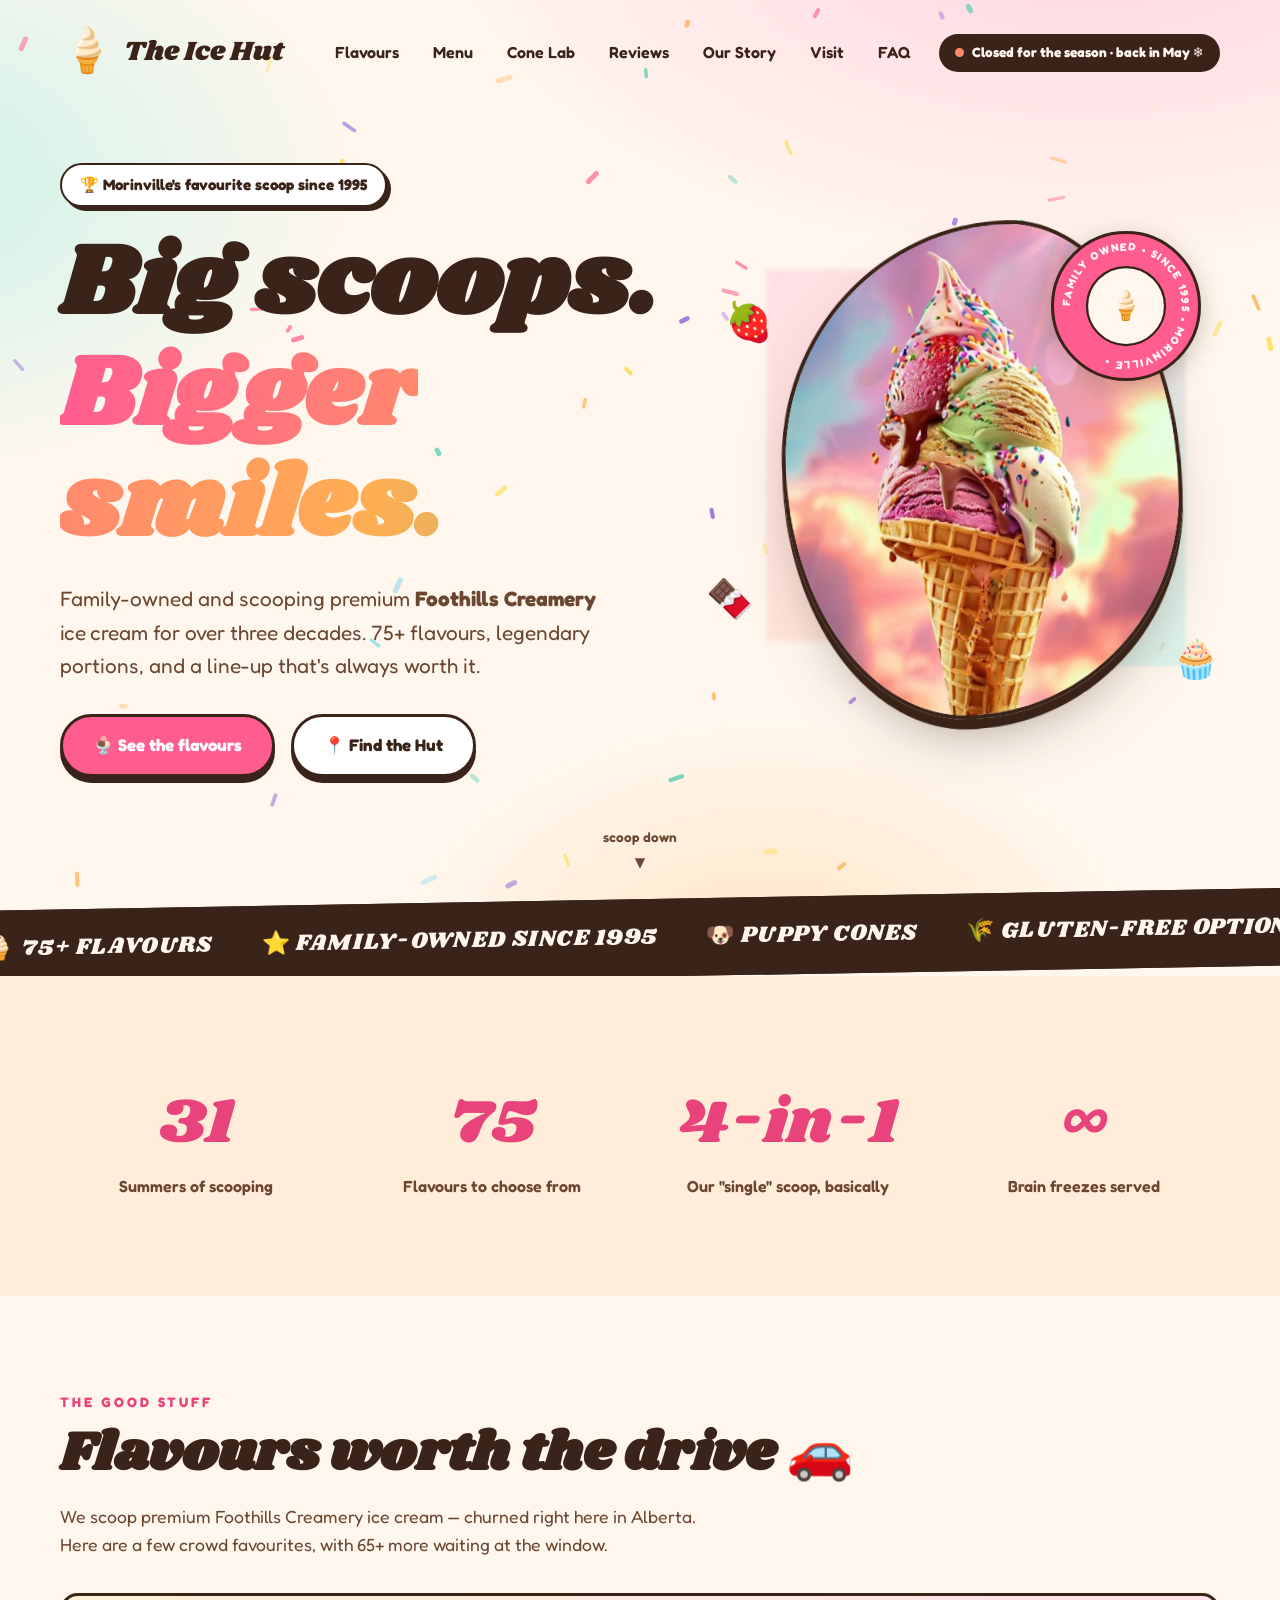
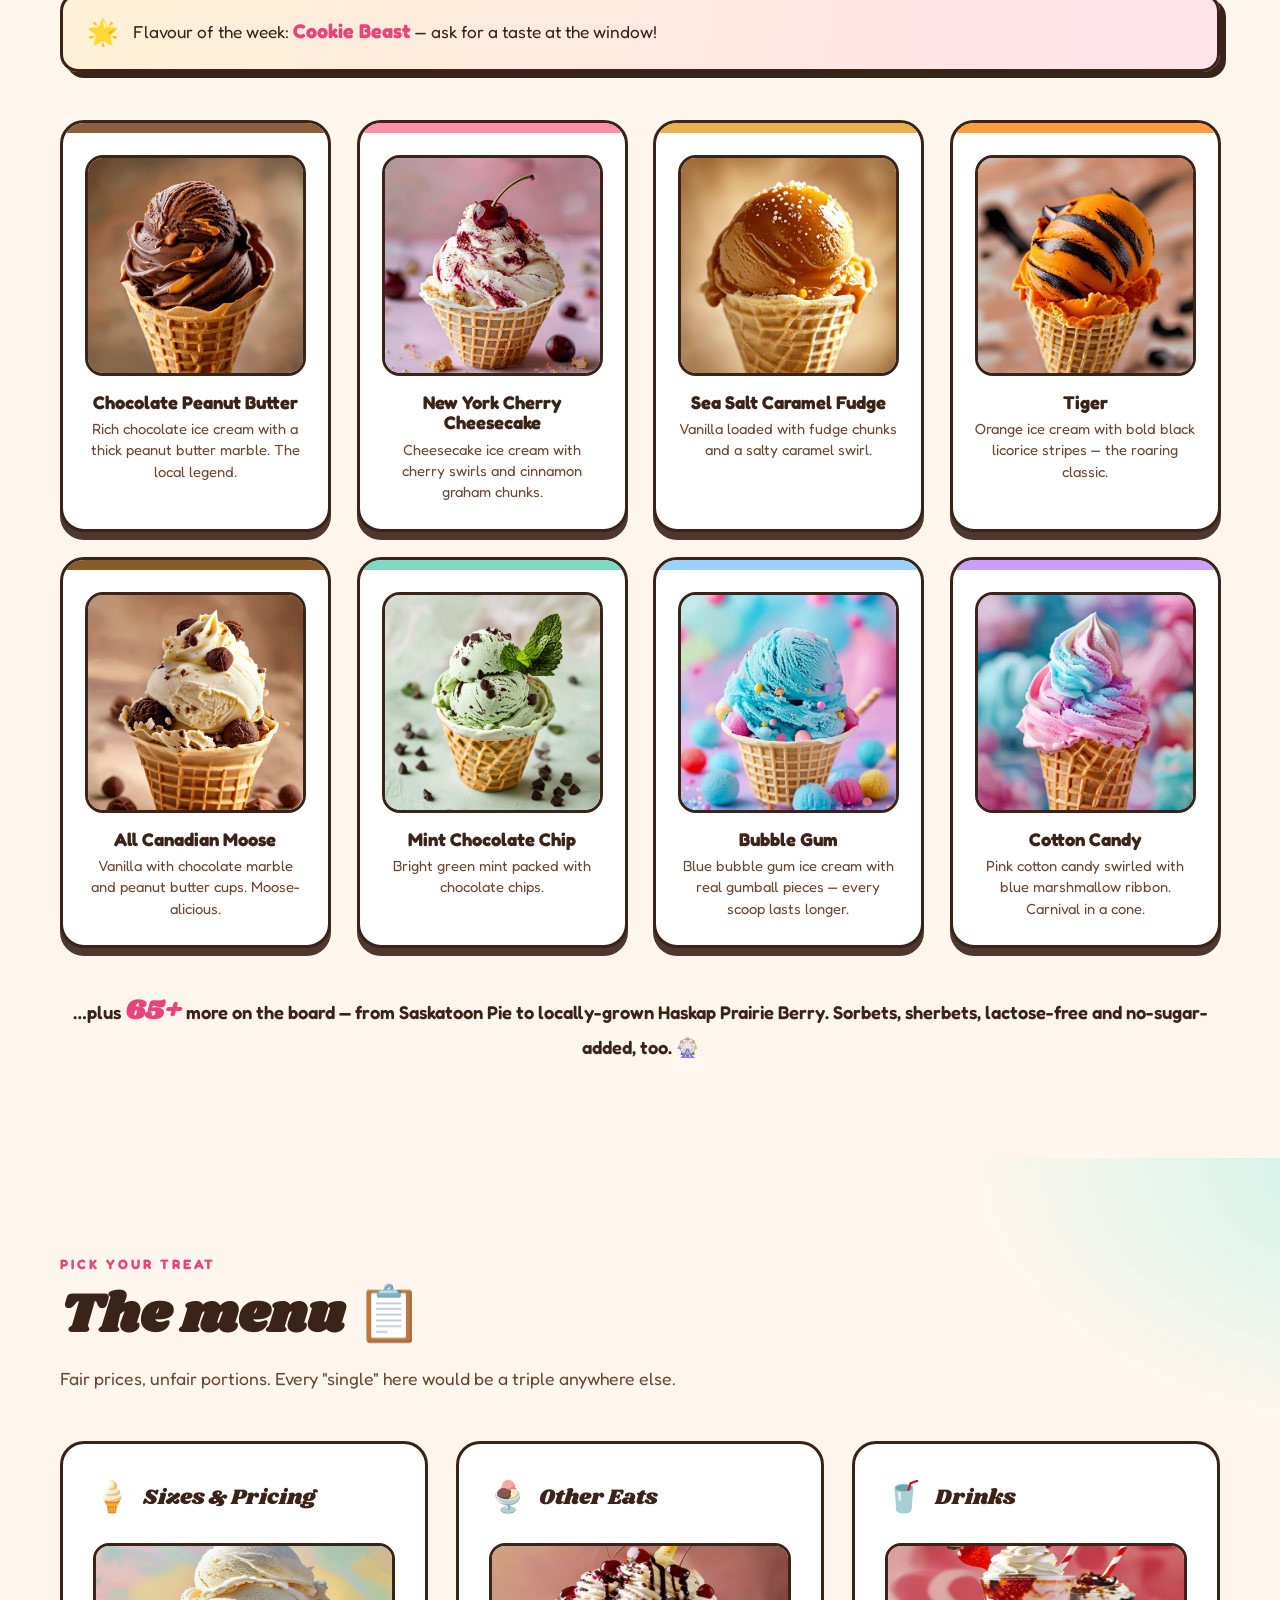
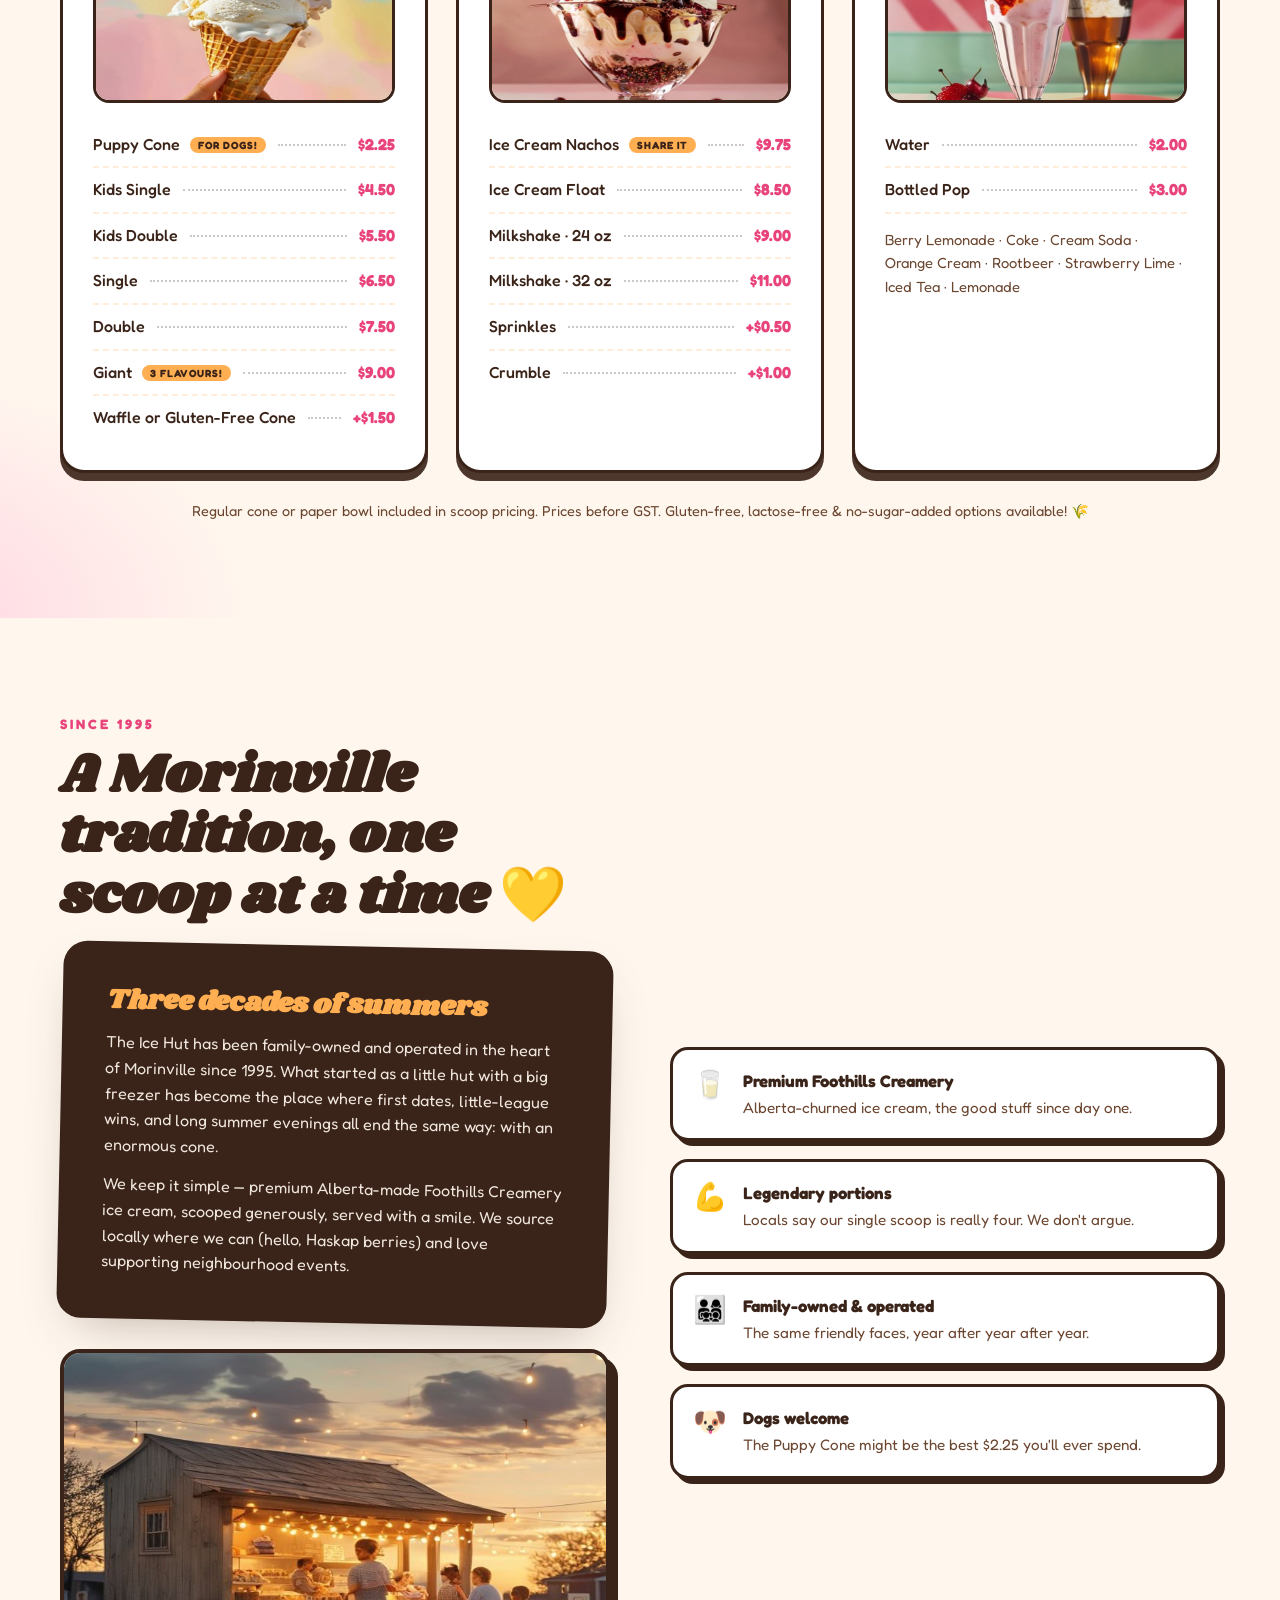
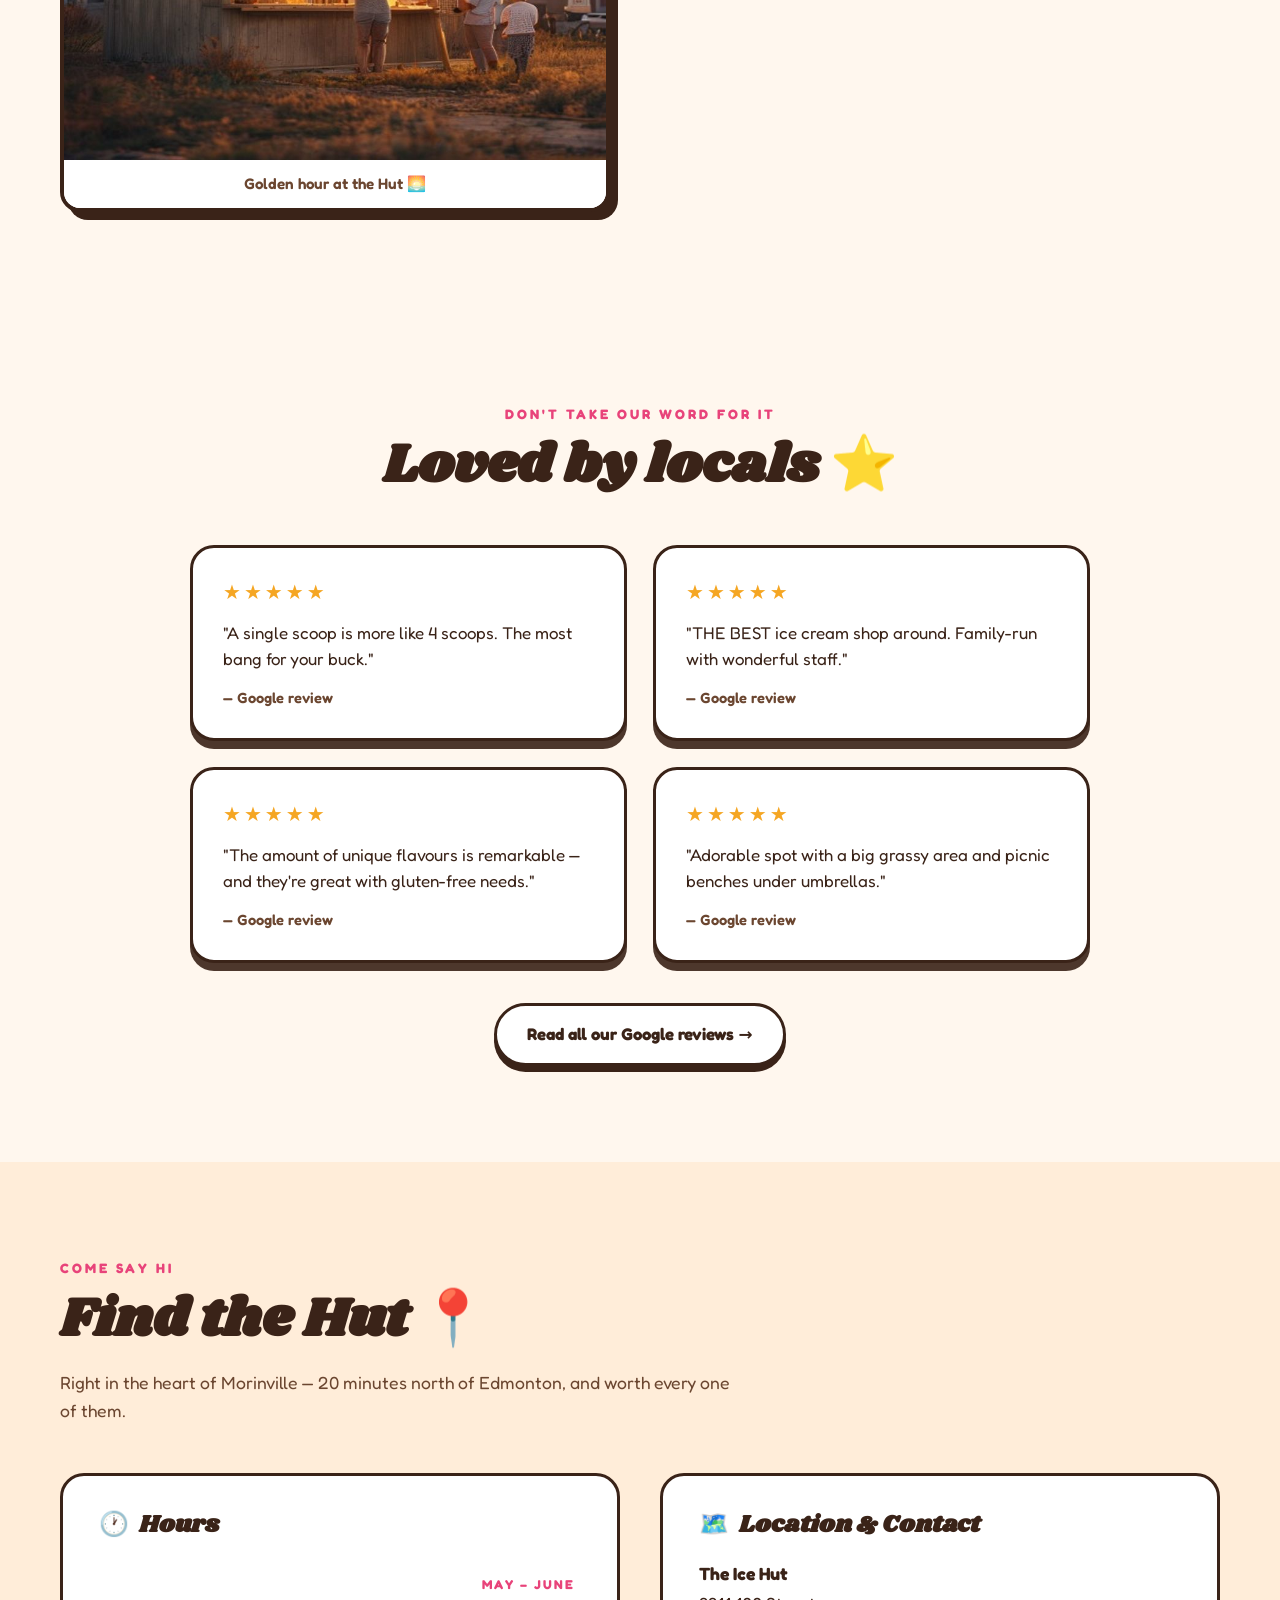
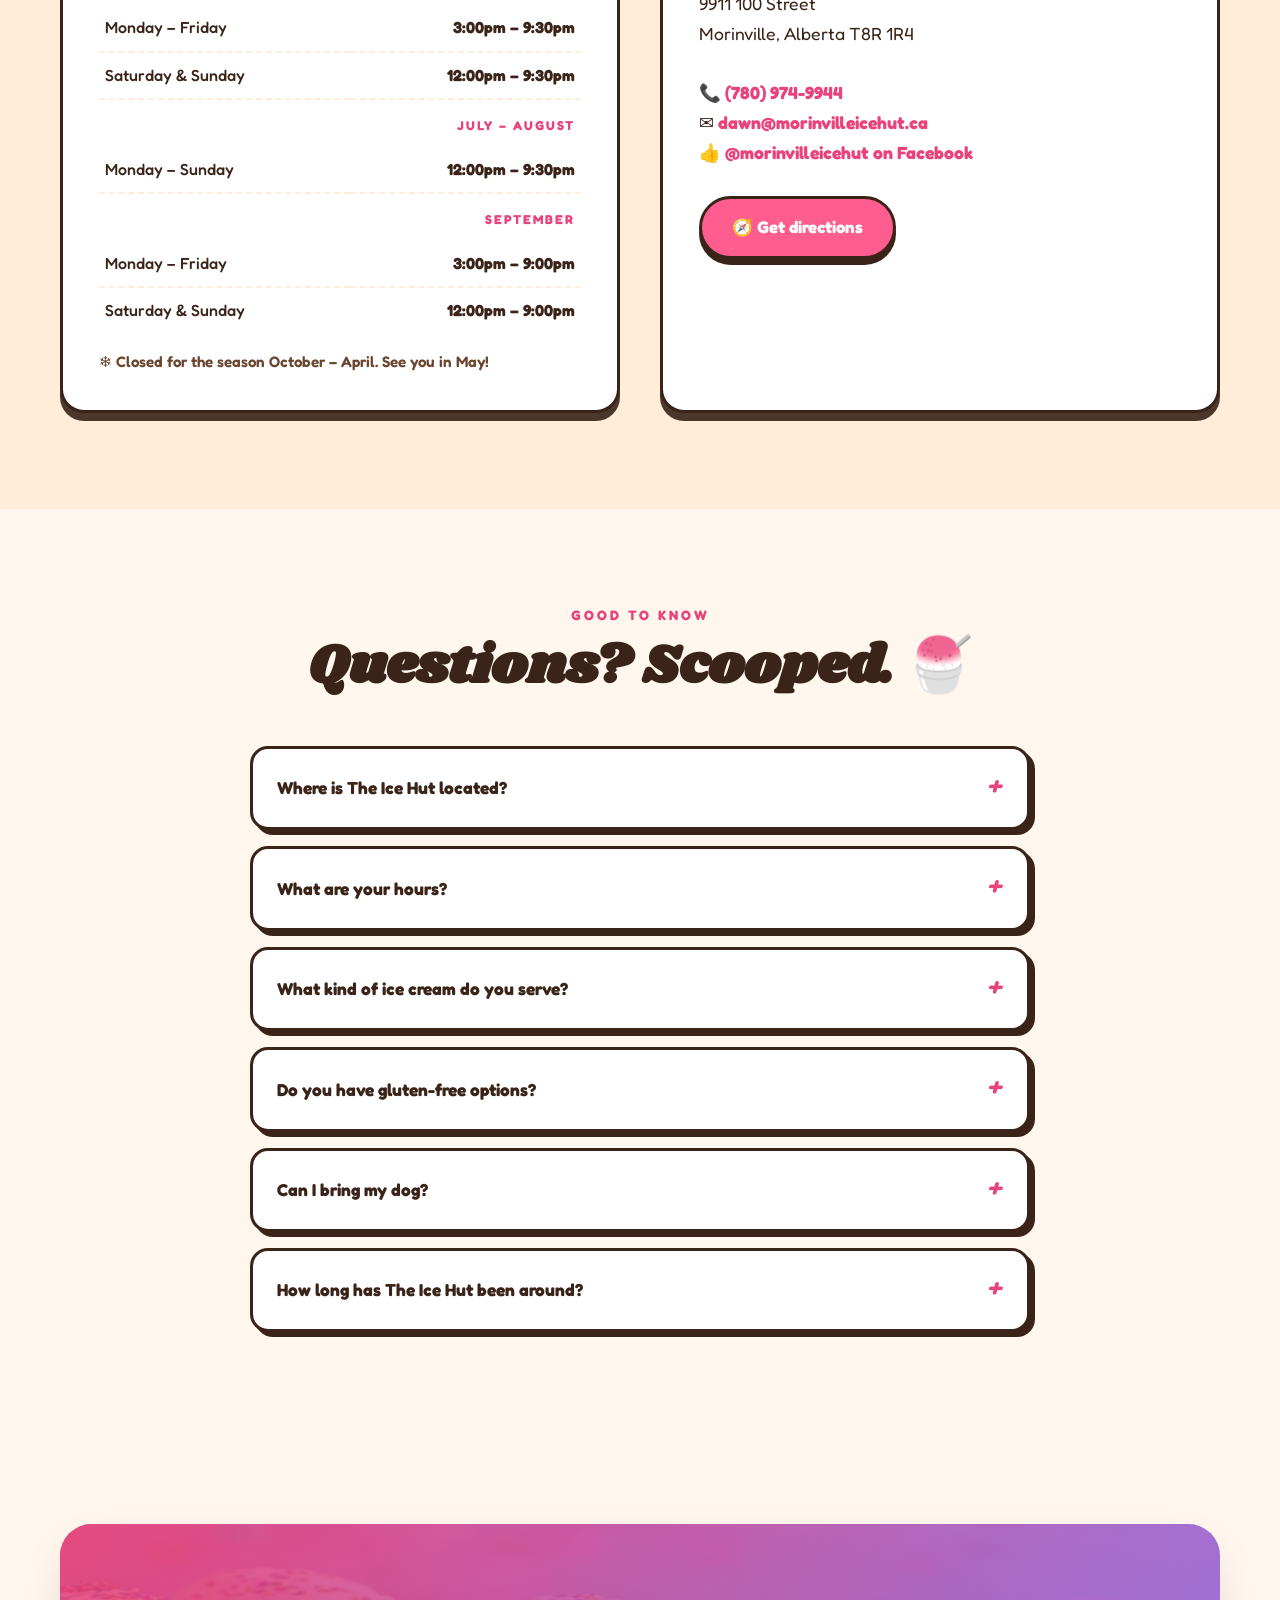
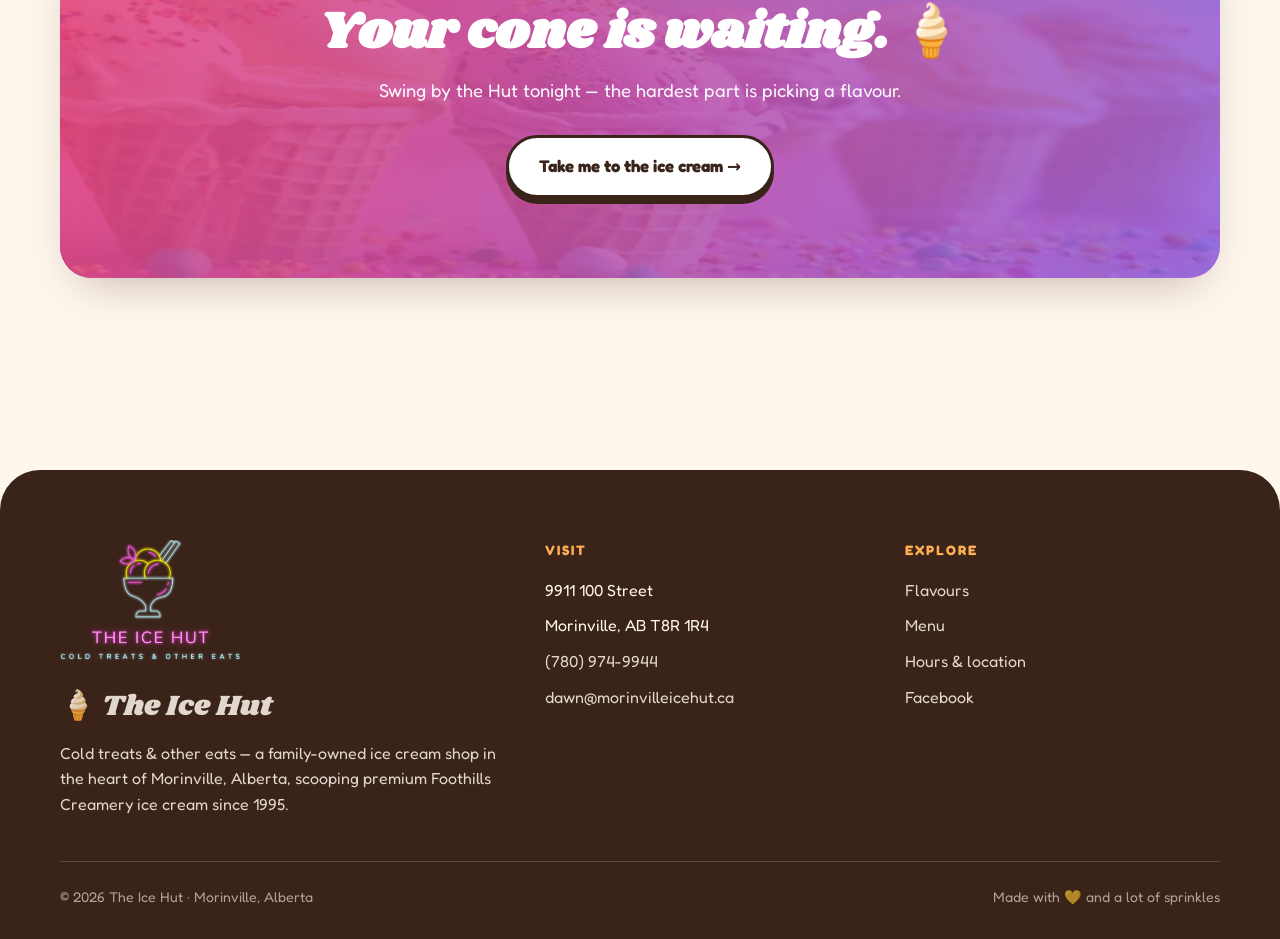
==== index.html @ f88060ee "Align all facts with the original site; add real menu, seasonal hours, logo Verified against capture" ====
<!DOCTYPE html>
<html lang="en-CA">
<head>
  <meta charset="UTF-8" />
  <meta name="viewport" content="width=device-width, initial-scale=1.0" />

  <!-- Primary SEO -->
  <title>The Ice Hut | Ice Cream Shop in Morinville, Alberta — Family-Owned Since 1995</title>
  <meta name="description" content="The Ice Hut is Morinville's family-owned ice cream shop, scooping premium Foothills Creamery ice cream since 1995. Cold treats & other eats: 75+ flavours, legendary big scoops, milkshakes, floats & Puppy Cones. Visit us at 9911 100 Street, Morinville, AB." />
  <link rel="canonical" href="https://morinvilleicehut.ca/" />
  <meta name="robots" content="index, follow, max-image-preview:large" />
  <meta name="geo.region" content="CA-AB" />
  <meta name="geo.placename" content="Morinville" />
  <meta name="theme-color" content="#FF5D8F" />

  <!-- Open Graph -->
  <meta property="og:type" content="website" />
  <meta property="og:site_name" content="The Ice Hut" />
  <meta property="og:title" content="The Ice Hut — Morinville's Ice Cream Shop Since 1995" />
  <meta property="og:description" content="75+ flavours of premium Foothills Creamery ice cream, scooped big. Family-owned in Morinville, Alberta since 1995." />
  <meta property="og:url" content="https://morinvilleicehut.ca/" />
  <meta property="og:image" content="https://morinvilleicehut.ca/og-image.png" />
  <meta property="og:image:width" content="1200" />
  <meta property="og:image:height" content="630" />
  <meta property="og:locale" content="en_CA" />

  <!-- Twitter -->
  <meta name="twitter:card" content="summary_large_image" />
  <meta name="twitter:title" content="The Ice Hut — Morinville's Ice Cream Shop Since 1995" />
  <meta name="twitter:description" content="75+ flavours. Legendary scoops. Family-owned since 1995. Morinville, Alberta." />
  <meta name="twitter:image" content="https://morinvilleicehut.ca/og-image.png" />

  <link rel="icon" href="data:image/svg+xml,%3Csvg xmlns='http://www.w3.org/2000/svg' viewBox='0 0 100 100'%3E%3Ctext y='.9em' font-size='90'%3E🍦%3C/text%3E%3C/svg%3E" />

  <link rel="preload" as="image" href="images/hero.jpg" />

  <!-- Fonts (graceful fallbacks if offline) -->
  <link rel="preconnect" href="https://fonts.googleapis.com" />
  <link rel="preconnect" href="https://fonts.gstatic.com" crossorigin />
  <link href="https://fonts.googleapis.com/css2?family=Shrikhand&family=Fredoka:wght@400;500;600;700&display=swap" rel="stylesheet" />

  <!-- Structured data: IceCreamShop -->
  <script type="application/ld+json">
  {
    "@context": "https://schema.org",
    "@type": "IceCreamShop",
    "name": "The Ice Hut",
    "alternateName": "Morinville Ice Hut",
    "description": "Family-owned ice cream shop in Morinville, Alberta, serving premium Foothills Creamery ice cream since 1995. Known for 75+ flavours, generous scoops, milkshakes, ice cream nachos and Puppy Cones for dogs. Cold treats & other eats, May through September.",
    "url": "https://morinvilleicehut.ca/",
    "telephone": "+1-(780) 974-9944",
    "email": "dawn@morinvilleicehut.ca",
    "foundingDate": "1995",
    "priceRange": "$",
    "servesCuisine": "Ice Cream",
    "currenciesAccepted": "CAD",
    "image": "https://morinvilleicehut.ca/og-image.png",
    "address": {
      "@type": "PostalAddress",
      "streetAddress": "9911 100 Street",
      "addressLocality": "Morinville",
      "addressRegion": "AB",
      "postalCode": "T8R 1R4",
      "addressCountry": "CA"
    },
    "geo": {
      "@type": "GeoCoordinates",
      "latitude": 53.7909,
      "longitude": -113.6497
    },
    "openingHoursSpecification": [
      {
        "@type": "OpeningHoursSpecification",
        "dayOfWeek": ["Monday", "Tuesday", "Wednesday", "Thursday", "Friday"],
        "opens": "15:00",
        "closes": "21:30",
        "validFrom": "2026-05-01",
        "validThrough": "2026-06-30"
      },
      {
        "@type": "OpeningHoursSpecification",
        "dayOfWeek": ["Saturday", "Sunday"],
        "opens": "12:00",
        "closes": "21:30",
        "validFrom": "2026-05-01",
        "validThrough": "2026-06-30"
      },
      {
        "@type": "OpeningHoursSpecification",
        "dayOfWeek": ["Monday", "Tuesday", "Wednesday", "Thursday", "Friday", "Saturday", "Sunday"],
        "opens": "12:00",
        "closes": "21:30",
        "validFrom": "2026-07-01",
        "validThrough": "2026-08-31"
      },
      {
        "@type": "OpeningHoursSpecification",
        "dayOfWeek": ["Monday", "Tuesday", "Wednesday", "Thursday", "Friday"],
        "opens": "15:00",
        "closes": "21:00",
        "validFrom": "2026-09-01",
        "validThrough": "2026-09-30"
      },
      {
        "@type": "OpeningHoursSpecification",
        "dayOfWeek": ["Saturday", "Sunday"],
        "opens": "12:00",
        "closes": "21:00",
        "validFrom": "2026-09-01",
        "validThrough": "2026-09-30"
      }
    ],
    "sameAs": ["https://www.facebook.com/morinvilleicehut/"]
  }
  </script>

  <!-- Structured data: FAQ -->
  <script type="application/ld+json">
  {
    "@context": "https://schema.org",
    "@type": "FAQPage",
    "mainEntity": [
      {
        "@type": "Question",
        "name": "Where is The Ice Hut located?",
        "acceptedAnswer": {
          "@type": "Answer",
          "text": "The Ice Hut is at 9911 100 Street, Morinville, Alberta, T8R 1R4 — right in the heart of town, about 20 minutes north of Edmonton."
        }
      },
      {
        "@type": "Question",
        "name": "What are The Ice Hut's hours?",
        "acceptedAnswer": {
          "@type": "Answer",
          "text": "We scoop May through September. May–June: Monday–Friday 3:00pm–9:30pm, weekends 12:00pm–9:30pm. July–August: every day 12:00pm–9:30pm. September: Monday–Friday 3:00pm–9:00pm, weekends 12:00pm–9:00pm. Closed October–April."
        }
      },
      {
        "@type": "Question",
        "name": "What kind of ice cream does The Ice Hut serve?",
        "acceptedAnswer": {
          "@type": "Answer",
          "text": "We scoop premium Foothills Creamery ice cream — an Alberta favourite — with 75+ rotating flavours, from classics like Chocolate and Tiger to Sea Salt Caramel Fudge and New York Cherry Cheesecake."
        }
      },
      {
        "@type": "Question",
        "name": "Does The Ice Hut have gluten-free options?",
        "acceptedAnswer": {
          "@type": "Answer",
          "text": "Yes! The flavour board flags no-nuts, no-gluten, no-eggs, no-lactose and no-dairy options, there are sorbets and no-sugar-added flavours, and gluten-free cones are available for $1.50."
        }
      },
      {
        "@type": "Question",
        "name": "Can I bring my dog to The Ice Hut?",
        "acceptedAnswer": {
          "@type": "Answer",
          "text": "Absolutely — four-legged friends are welcome, and we serve a Puppy Cone made just for them for $2.25."
        }
      },
      {
        "@type": "Question",
        "name": "How long has The Ice Hut been open?",
        "acceptedAnswer": {
          "@type": "Answer",
          "text": "The Ice Hut has been family-owned and scooping in Morinville since 1995 — over three decades of summers."
        }
      }
    ]
  }
  </script>

  <style>
    /* ============ Design tokens ============ */
    :root {
      --cream: #FFF7EE;
      --cream-2: #FFEDD9;
      --choc: #3A2318;
      --choc-soft: #6B4630;
      --pink: #FF5D8F;
      --pink-deep: #E8437A;
      --pink-soft: #FFD3E1;
      --mint: #4FC9B1;
      --mint-soft: #C9F2E9;
      --caramel: #FFAE52;
      --caramel-soft: #FFE3C2;
      --berry: #8C5BD8;
      --sky: #8ED8F0;
      --font-display: 'Shrikhand', 'Fredoka', 'Comic Sans MS', cursive;
      --font-body: 'Fredoka', 'Trebuchet MS', system-ui, sans-serif;
      --radius: 24px;
      --shadow-pop: 0 8px 0 rgba(58, 35, 24, 0.9);
      --shadow-soft: 0 20px 50px -20px rgba(58, 35, 24, 0.35);
      --ease-bounce: cubic-bezier(0.34, 1.56, 0.64, 1);
    }

    * { margin: 0; padding: 0; box-sizing: border-box; }
    html { scroll-behavior: smooth; }

    body {
      font-family: var(--font-body);
      background: var(--cream);
      color: var(--choc);
      line-height: 1.6;
      overflow-x: hidden;
    }

    ::selection { background: var(--pink); color: #fff; }

    .skip-link {
      position: absolute; left: -9999px; top: 0;
      background: var(--choc); color: #fff; padding: 12px 20px;
      border-radius: 0 0 12px 0; z-index: 999;
    }
    .skip-link:focus { left: 0; }

    a:focus-visible, button:focus-visible, summary:focus-visible {
      outline: 3px solid var(--berry); outline-offset: 3px; border-radius: 6px;
    }

    .wrap { width: min(1160px, 92%); margin-inline: auto; }

    h1, h2, h3 { line-height: 1.12; }

    /* ============ Header ============ */
    .site-header {
      position: fixed; inset: 0 0 auto 0; z-index: 100;
      transition: background 0.35s ease, box-shadow 0.35s ease, padding 0.35s ease;
      padding: 18px 0;
    }
    .site-header.scrolled {
      background: rgba(255, 247, 238, 0.85);
      backdrop-filter: blur(14px);
      -webkit-backdrop-filter: blur(14px);
      box-shadow: 0 4px 30px -10px rgba(58, 35, 24, 0.25);
      padding: 10px 0;
    }
    .nav { display: flex; align-items: center; justify-content: space-between; gap: 16px; }
    .brand {
      font-family: var(--font-display);
      font-size: clamp(1.3rem, 3vw, 1.7rem);
      color: var(--choc); text-decoration: none;
      display: flex; align-items: center; gap: 10px;
      transition: transform 0.3s var(--ease-bounce);
    }
    .brand:hover { transform: rotate(-2deg) scale(1.04); }
    .brand .cone-mark { font-size: 1.6em; display: inline-block; animation: bob 3s ease-in-out infinite; }

    .nav-links { display: flex; align-items: center; gap: 6px; list-style: none; }
    .nav-links a {
      text-decoration: none; color: var(--choc); font-weight: 600;
      padding: 8px 14px; border-radius: 999px; transition: background 0.25s, transform 0.25s;
    }
    .nav-links a:hover { background: var(--pink-soft); transform: translateY(-2px); }

    .status-pill {
      display: inline-flex; align-items: center; gap: 8px;
      font-weight: 700; font-size: 0.85rem;
      background: var(--choc); color: var(--cream);
      padding: 8px 16px; border-radius: 999px; white-space: nowrap;
    }
    .status-dot {
      width: 9px; height: 9px; border-radius: 50%;
      background: #62D98A; animation: pulse-dot 1.8s ease-in-out infinite;
    }
    .status-dot.closed { background: #FF8A65; animation: none; }
    @keyframes pulse-dot {
      0%, 100% { box-shadow: 0 0 0 0 rgba(98, 217, 138, 0.7); }
      55% { box-shadow: 0 0 0 7px rgba(98, 217, 138, 0); }
    }

    .menu-toggle { display: none; }

    /* ============ Hero ============ */
    .hero {
      position: relative;
      min-height: 100svh;
      display: grid; place-items: center;
      padding: 130px 0 90px;
      background:
        radial-gradient(1100px 600px at 85% -10%, var(--pink-soft) 0%, transparent 60%),
        radial-gradient(900px 550px at -10% 20%, var(--mint-soft) 0%, transparent 55%),
        radial-gradient(700px 500px at 60% 110%, var(--caramel-soft) 0%, transparent 55%),
        var(--cream);
      overflow: hidden;
    }
    #sprinkles {
      position: absolute; inset: 0; width: 100%; height: 100%;
      pointer-events: none;
    }
    .hero-grid {
      position: relative; z-index: 2;
      display: grid; grid-template-columns: 1.15fr 0.85fr;
      align-items: center; gap: 40px;
    }
    .hero-kicker {
      display: inline-flex; align-items: center; gap: 10px;
      background: #fff; border: 2px solid var(--choc);
      box-shadow: 4px 4px 0 var(--choc);
      padding: 8px 18px; border-radius: 999px;
      font-weight: 700; font-size: 0.95rem;
      transform: rotate(-1.5deg);
      margin-bottom: 22px;
      animation: drop-in 0.8s var(--ease-bounce) both;
    }
    .hero h1 {
      font-family: var(--font-display);
      font-size: clamp(3rem, 8.5vw, 6.2rem);
      letter-spacing: 0.5px;
      animation: drop-in 0.8s 0.1s var(--ease-bounce) both;
    }
    .hero h1 .gradient-word {
      background: linear-gradient(90deg, var(--pink) 0%, var(--caramel) 30%, var(--mint) 60%, var(--berry) 90%);
      background-size: 300% 100%;
      -webkit-background-clip: text; background-clip: text;
      -webkit-text-fill-color: transparent; color: transparent;
      animation: gradient-slide 6s linear infinite;
    }
    @keyframes gradient-slide {
      0% { background-position: 0% 50%; }
      100% { background-position: 300% 50%; }
    }
    .hero-sub {
      font-size: clamp(1.05rem, 2vw, 1.3rem);
      color: var(--choc-soft); max-width: 34rem;
      margin: 20px 0 32px;
      animation: drop-in 0.8s 0.2s var(--ease-bounce) both;
    }
    .hero-ctas { display: flex; flex-wrap: wrap; gap: 16px; animation: drop-in 0.8s 0.3s var(--ease-bounce) both; }

    .btn {
      display: inline-flex; align-items: center; gap: 10px;
      font-family: var(--font-body); font-weight: 700;
      font-size: 1.05rem; text-decoration: none;
      padding: 15px 30px; border-radius: 999px;
      border: 3px solid var(--choc); cursor: pointer;
      transition: transform 0.25s var(--ease-bounce), box-shadow 0.25s;
      box-shadow: 0 6px 0 var(--choc);
    }
    .btn:hover { transform: translateY(-4px); box-shadow: 0 10px 0 var(--choc); }
    .btn:active { transform: translateY(2px); box-shadow: 0 3px 0 var(--choc); }
    .btn-primary { background: var(--pink); color: #fff; }
    .btn-ghost { background: #fff; color: var(--choc); }

    @keyframes drop-in {
      from { opacity: 0; transform: translateY(35px); }
      to { opacity: 1; transform: translateY(0); }
    }

    /* Hero cone illustration */
    .hero-art { position: relative; display: grid; place-items: center; }
    .hero-art > * { grid-area: 1 / 1; }
    .hero-photo {
      width: min(400px, 88%);
      border: 4px solid var(--choc);
      border-radius: 58% 42% 55% 45% / 48% 55% 45% 52%;
      overflow: hidden;
      box-shadow: 0 30px 60px -25px rgba(58, 35, 24, 0.5), 0 10px 0 var(--choc);
      animation: blob-morph 16s ease-in-out infinite;
      transform: perspective(900px) rotate(-1.5deg) rotateY(var(--tilt-y, 0deg)) rotateX(var(--tilt-x, 0deg));
      transition: transform 0.25s ease-out;
      will-change: transform;
    }
    .hero-photo img {
      display: block; width: 100%; height: 100%; object-fit: cover;
      aspect-ratio: 4 / 5;
      animation: kenburns 16s ease-in-out infinite alternate;
    }
    @keyframes kenburns {
      from { transform: scale(1) translate(0, 0); }
      to { transform: scale(1.14) translate(2%, -3%); }
    }
    /* when the photo exists, the illustrated cone steps aside */
    .hero-photo ~ .cone-float { display: none; }
    .blob {
      width: 78%; aspect-ratio: 1; z-index: -1;
      filter: blur(2px); opacity: 0.65;
      animation: blob-morph 12s ease-in-out infinite;
    }
    .blob-1 {
      background: linear-gradient(135deg, var(--pink-soft), var(--caramel-soft));
      transform: translate(-8%, -4%);
    }
    .blob-2 {
      background: linear-gradient(315deg, var(--mint-soft), var(--pink-soft));
      transform: translate(10%, 8%) scale(0.9);
      animation-delay: -6s; animation-duration: 15s;
    }
    @keyframes blob-morph {
      0%, 100% { border-radius: 58% 42% 55% 45% / 48% 55% 45% 52%; }
      33% { border-radius: 45% 55% 40% 60% / 60% 42% 58% 40%; }
      66% { border-radius: 60% 40% 58% 42% / 42% 58% 42% 58%; }
    }
    .cone-float { animation: bob 4.5s ease-in-out infinite; width: min(360px, 80%); }
    @keyframes bob {
      0%, 100% { transform: translateY(0) rotate(-2deg); }
      50% { transform: translateY(-18px) rotate(2deg); }
    }
    .drip-drop { animation: drip-fall 2.6s ease-in infinite; opacity: 0; }
    .drip-drop.d2 { animation-delay: 0.9s; }
    .drip-drop.d3 { animation-delay: 1.7s; }
    @keyframes drip-fall {
      0% { transform: translateY(0); opacity: 0; }
      15% { opacity: 1; }
      80% { opacity: 1; }
      100% { transform: translateY(120px); opacity: 0; }
    }

    .badge-spin {
      position: absolute; top: 2%; right: 4%;
      width: clamp(110px, 14vw, 150px); height: auto;
      animation: spin 16s linear infinite;
      filter: drop-shadow(0 6px 12px rgba(58,35,24,0.25));
      z-index: 3;
    }
    @keyframes spin { to { transform: rotate(360deg); } }

    .float-emoji {
      position: absolute; font-size: clamp(1.6rem, 3vw, 2.6rem);
      animation: bob 5s ease-in-out infinite;
      user-select: none; pointer-events: none;
    }

    .scroll-hint {
      position: absolute; bottom: 26px; left: 50%; transform: translateX(-50%);
      z-index: 2; color: var(--choc-soft); font-weight: 600; font-size: 0.85rem;
      display: flex; flex-direction: column; align-items: center; gap: 4px;
      animation: bob 2.4s ease-in-out infinite;
    }

    /* ============ Marquee ============ */
    .marquee {
      background: var(--choc); color: var(--cream);
      overflow: hidden; padding: 16px 0;
      transform: rotate(-1deg) scale(1.02);
      border-block: 4px solid var(--choc);
    }
    .marquee-track {
      display: flex; gap: 48px; width: max-content;
      animation: marquee 28s linear infinite;
      font-family: var(--font-display);
      font-size: clamp(1rem, 2.4vw, 1.4rem);
      letter-spacing: 1px; white-space: nowrap;
    }
    .marquee:hover .marquee-track { animation-play-state: paused; }
    @keyframes marquee { to { transform: translateX(-50%); } }

    /* ============ Sections ============ */
    section { padding: 96px 0; position: relative; }
    .section-kicker {
      font-weight: 700; text-transform: uppercase; letter-spacing: 3px;
      font-size: 0.85rem; color: var(--pink-deep); margin-bottom: 10px;
    }
    .section-title {
      font-family: var(--font-display);
      font-size: clamp(2rem, 5vw, 3.4rem);
      margin-bottom: 18px;
    }
    .section-sub { color: var(--choc-soft); max-width: 42rem; font-size: 1.1rem; }

    /* Scroll reveal */
    .reveal { opacity: 0; transform: translateY(45px); transition: opacity 0.7s ease, transform 0.7s var(--ease-bounce); }
    .reveal.in-view { opacity: 1; transform: translateY(0); }
    .reveal-stagger > * { opacity: 0; transform: translateY(45px) scale(0.96); transition: opacity 0.6s ease, transform 0.6s var(--ease-bounce); }
    .reveal-stagger.in-view > * { opacity: 1; transform: translateY(0) scale(1); }

    /* ============ Stats ============ */
    .stats { background: var(--cream-2); }
    .stats-grid {
      display: grid; grid-template-columns: repeat(4, 1fr); gap: 24px; text-align: center;
    }
    .stat-num {
      font-family: var(--font-display);
      font-size: clamp(2.4rem, 5.5vw, 4rem);
      color: var(--pink-deep); display: block;
    }
    .stat-label { font-weight: 600; color: var(--choc-soft); }

    /* ============ Flavours ============ */
    .flavours-grid {
      display: grid; grid-template-columns: repeat(4, 1fr); gap: 26px; margin-top: 48px;
    }
    .flavour-card {
      background: #fff; border: 3px solid var(--choc); border-radius: var(--radius);
      padding: 30px 22px 26px; text-align: center;
      box-shadow: var(--shadow-pop);
      transition: transform 0.2s ease, box-shadow 0.2s ease;
      transform-style: preserve-3d; will-change: transform;
      position: relative; overflow: hidden;
    }
    .flavour-card::before {
      content: ''; position: absolute; inset: 0 0 auto 0; height: 10px;
      background: var(--swatch, var(--pink));
    }
    .flavour-art {
      width: 104px; height: auto; display: block;
      margin: 2px auto 14px;
      filter: drop-shadow(0 8px 10px rgba(58,35,24,0.18));
      transition: transform 0.35s var(--ease-bounce);
    }
    .flavour-card:hover .flavour-art { transform: scale(1.12) rotate(-5deg); }

    .flavour-photo {
      margin: 2px auto 16px; width: 100%; aspect-ratio: 1;
      border-radius: 18px; overflow: hidden;
      border: 3px solid var(--choc);
      box-shadow: inset 0 0 0 3px #fff;
    }
    .flavour-photo img {
      width: 100%; height: 100%; object-fit: cover; display: block;
      transition: transform 0.6s var(--ease-bounce), filter 0.4s;
    }
    .flavour-card:hover .flavour-photo img { transform: scale(1.12) rotate(-1.5deg); filter: saturate(1.15); }
    /* when the photo exists, the illustrated scoop steps aside */
    .flavour-photo ~ .flavour-art { display: none; }

    .menu-photo {
      width: 100%; height: 160px; object-fit: cover; display: block;
      border-radius: 16px; border: 3px solid var(--choc);
      margin-bottom: 20px;
      transition: transform 0.4s var(--ease-bounce);
    }
    .menu-card:hover .menu-photo { transform: scale(1.03) rotate(-0.8deg); }

    .story-photo {
      margin-top: 26px; transform: rotate(-1.6deg);
      border: 4px solid var(--choc); border-radius: 20px;
      overflow: hidden; box-shadow: 8px 8px 0 var(--choc);
      background: #fff;
    }
    .story-photo img { display: block; width: 100%; height: auto; }
    .story-photo figcaption {
      padding: 12px 18px; font-weight: 600; font-size: 0.95rem;
      color: var(--choc-soft); background: #fff; text-align: center;
    }

    .cta-bg {
      position: absolute; inset: 0; width: 100%; height: 100%;
      object-fit: cover; z-index: 0;
      animation: kenburns 18s ease-in-out infinite alternate;
    }
    .cta-overlay {
      position: absolute; inset: 0; z-index: 1;
      background: linear-gradient(120deg, rgba(232, 67, 122, 0.88) 0%, rgba(140, 91, 216, 0.85) 100%);
    }
    .cta-banner > :not(.cta-bg):not(.cta-overlay) { position: relative; z-index: 2; }

    .fotw-banner {
      margin-top: 34px;
      display: flex; align-items: center; gap: 14px; flex-wrap: wrap;
      background: linear-gradient(100deg, #FFF1D6, #FFE0EC, #D9F6EF);
      background-size: 220% 100%;
      animation: gradient-slide 8s linear infinite alternate;
      border: 3px solid var(--choc); border-radius: 18px;
      box-shadow: 6px 6px 0 var(--choc);
      padding: 16px 24px; font-size: 1.08rem;
    }
    .fotw-banner .fotw-star { font-size: 1.6rem; animation: bob 2.6s ease-in-out infinite; }
    .fotw-banner strong { color: var(--pink-deep); font-size: 1.15em; }
    .flavour-card h3 { font-size: 1.15rem; margin-bottom: 6px; }
    .flavour-card p { font-size: 0.92rem; color: var(--choc-soft); line-height: 1.45; }

    .flavour-note {
      margin-top: 40px; text-align: center; font-size: 1.15rem; font-weight: 600;
    }
    .flavour-note .count { color: var(--pink-deep); font-family: var(--font-display); font-size: 1.5em; }

    /* ============ Menu ============ */
    .menu-section {
      background:
        radial-gradient(800px 500px at 110% 0%, var(--mint-soft) 0%, transparent 55%),
        radial-gradient(700px 450px at -10% 100%, var(--pink-soft) 0%, transparent 55%),
        var(--cream);
    }
    .menu-grid { display: grid; grid-template-columns: repeat(3, 1fr); gap: 28px; margin-top: 48px; }
    .menu-card {
      background: #fff; border: 3px solid var(--choc); border-radius: var(--radius);
      padding: 30px; box-shadow: var(--shadow-pop);
      transition: transform 0.3s var(--ease-bounce);
    }
    .menu-card:hover { transform: translateY(-8px) rotate(-0.6deg); }
    .menu-card-head {
      display: flex; align-items: center; gap: 12px; margin-bottom: 20px;
      font-family: var(--font-display); font-size: 1.35rem;
    }
    .menu-card-head .emoji { font-size: 1.9rem; }
    .menu-item {
      display: flex; justify-content: space-between; align-items: baseline;
      gap: 12px; padding: 9px 0; border-bottom: 2px dashed var(--cream-2);
      font-weight: 500;
    }
    .menu-item:last-child { border-bottom: none; }
    .menu-item .dots { flex: 1; border-bottom: 2px dotted rgba(58,35,24,0.25); transform: translateY(-4px); }
    .menu-item .price { font-weight: 700; color: var(--pink-deep); white-space: nowrap; }
    .menu-item .fav {
      font-size: 0.65rem; background: var(--caramel); color: var(--choc);
      border-radius: 999px; padding: 2px 8px; font-weight: 700;
      text-transform: uppercase; letter-spacing: 1px; margin-left: 6px;
      vertical-align: middle;
    }
    .menu-fineprint { margin-top: 26px; text-align: center; color: var(--choc-soft); font-size: 0.9rem; }

    /* ============ 3D builder ============ */
    .builder-section {
      background:
        radial-gradient(900px 550px at -10% 10%, var(--caramel-soft) 0%, transparent 55%),
        radial-gradient(800px 500px at 110% 90%, var(--pink-soft) 0%, transparent 55%),
        var(--cream);
    }
    .builder-card {
      margin-top: 48px;
      display: grid; grid-template-columns: 1.15fr 0.85fr;
      background: #fff; border: 3px solid var(--choc); border-radius: var(--radius);
      box-shadow: var(--shadow-pop); overflow: hidden;
    }
    .builder-canvas {
      min-height: 520px; position: relative; cursor: grab;
      background:
        radial-gradient(600px 380px at 30% 20%, var(--mint-soft) 0%, transparent 60%),
        radial-gradient(500px 350px at 80% 80%, var(--pink-soft) 0%, transparent 60%),
        linear-gradient(180deg, #FFF9F0 0%, #FFEFE0 100%);
    }
    .builder-canvas:active { cursor: grabbing; }
    .builder-canvas canvas { position: absolute; inset: 0; }
    .builder-ui {
      padding: 34px 30px; border-left: 3px solid var(--choc);
      display: flex; flex-direction: column; gap: 22px; justify-content: center;
    }
    .builder-status { font-weight: 700; font-size: 1.08rem; }
    .builder-status #scoopCount { color: var(--pink-deep); font-family: var(--font-display); font-size: 1.3em; }
    .builder-chips { display: flex; flex-wrap: wrap; gap: 10px; }
    .builder-chip {
      display: inline-flex; align-items: center; gap: 8px;
      font-family: var(--font-body); font-weight: 600; font-size: 0.92rem;
      background: var(--cream); border: 2.5px solid var(--choc); border-radius: 999px;
      padding: 9px 16px; cursor: pointer;
      box-shadow: 0 3px 0 var(--choc);
      transition: transform 0.2s var(--ease-bounce), box-shadow 0.2s, background 0.2s;
    }
    .builder-chip:hover { transform: translateY(-3px); box-shadow: 0 6px 0 var(--choc); background: #fff; }
    .builder-chip:active { transform: translateY(1px); box-shadow: 0 2px 0 var(--choc); }
    .chip-dot { width: 14px; height: 14px; border-radius: 50%; border: 2px solid var(--choc); }
    .builder-actions { display: flex; flex-wrap: wrap; gap: 12px; }
    .builder-actions .btn { padding: 12px 22px; font-size: 0.95rem; }

    @media (max-width: 960px) {
      .builder-card { grid-template-columns: 1fr; }
      .builder-canvas { min-height: 400px; }
      .builder-ui { border-left: none; border-top: 3px solid var(--choc); }
    }

    /* ============ Story ============ */
    .story-grid { display: grid; grid-template-columns: 1fr 1fr; gap: 60px; align-items: center; }
    .story-card {
      background: var(--choc); color: var(--cream);
      border-radius: var(--radius); padding: 44px;
      box-shadow: var(--shadow-soft);
      transform: rotate(1.2deg);
    }
    .story-card h3 { font-family: var(--font-display); font-size: 1.7rem; margin-bottom: 14px; color: var(--caramel); }
    .story-card p { opacity: 0.92; margin-bottom: 14px; }
    .story-card p:last-child { margin-bottom: 0; }
    .story-points { list-style: none; display: grid; gap: 18px; }
    .story-points li {
      display: flex; gap: 16px; align-items: flex-start;
      background: #fff; border: 3px solid var(--choc); border-radius: 18px;
      padding: 18px 20px; box-shadow: 5px 5px 0 var(--choc);
      transition: transform 0.3s var(--ease-bounce);
    }
    .story-points li:hover { transform: translateX(8px); }
    .story-points .pt-emoji { font-size: 1.7rem; line-height: 1.2; }
    .story-points strong { display: block; font-size: 1.05rem; }
    .story-points span.desc { color: var(--choc-soft); font-size: 0.95rem; }

    /* ============ Reviews ============ */
    .reviews-grid {
      display: grid; grid-template-columns: repeat(2, 1fr); gap: 26px;
      max-width: 900px; margin: 48px auto 0;
    }
    .review-card {
      background: #fff; border: 3px solid var(--choc); border-radius: var(--radius);
      box-shadow: var(--shadow-pop); padding: 28px 30px; margin: 0;
      transition: transform 0.3s var(--ease-bounce);
    }
    .review-card:hover { transform: translateY(-6px) rotate(-0.5deg); }
    .review-stars { color: #F5A623; font-size: 1.25rem; letter-spacing: 3px; margin-bottom: 12px; }
    .review-card p { font-size: 1.06rem; line-height: 1.55; }
    .review-card footer { margin-top: 14px; font-weight: 600; color: var(--choc-soft); font-size: 0.92rem; }
    .reviews-cta { text-align: center; margin-top: 40px; }
    @media (max-width: 700px) { .reviews-grid { grid-template-columns: 1fr; } }

    /* ============ Visit ============ */
    .visit { background: var(--cream-2); }
    .visit-grid { display: grid; grid-template-columns: 1fr 1fr; gap: 40px; margin-top: 48px; }
    .visit-card {
      background: #fff; border: 3px solid var(--choc); border-radius: var(--radius);
      padding: 36px; box-shadow: var(--shadow-pop);
    }
    .visit-card h3 {
      font-family: var(--font-display); font-size: 1.5rem; margin-bottom: 20px;
      display: flex; align-items: center; gap: 10px;
    }
    .hours-table { width: 100%; border-collapse: collapse; }
    .hours-table td { padding: 10px 6px; border-bottom: 2px dashed var(--cream-2); font-weight: 500; }
    .hours-table tr:last-child td { border-bottom: none; }
    .hours-table td:last-child { text-align: right; font-weight: 700; }
    .hours-table tr.season-row td {
      font-weight: 700; text-transform: uppercase; letter-spacing: 2px;
      font-size: 0.8rem; color: var(--pink-deep); padding-top: 16px;
      border-bottom: none;
    }
    .hours-table tr.today td {
      background: var(--pink-soft); font-weight: 700;
    }
    .hours-table tr.today td:first-child { border-radius: 12px 0 0 12px; }
    .hours-table tr.today td:last-child { border-radius: 0 12px 12px 0; color: var(--pink-deep); }
    .address-lines { font-size: 1.1rem; line-height: 1.7; margin-bottom: 22px; }
    .address-lines a { color: var(--pink-deep); font-weight: 700; text-decoration: none; }
    .address-lines a:hover { text-decoration: underline; }
    .visit-card .btn { margin-top: 6px; }

    /* ============ FAQ ============ */
    .faq-list { max-width: 780px; margin: 48px auto 0; display: grid; gap: 16px; }
    .faq-list details {
      background: #fff; border: 3px solid var(--choc); border-radius: 18px;
      box-shadow: 5px 5px 0 var(--choc); overflow: hidden;
      transition: transform 0.25s var(--ease-bounce);
    }
    .faq-list details:hover { transform: translateY(-3px); }
    .faq-list summary {
      cursor: pointer; font-weight: 700; font-size: 1.08rem;
      padding: 20px 24px; list-style: none;
      display: flex; justify-content: space-between; align-items: center; gap: 16px;
    }
    .faq-list summary::-webkit-details-marker { display: none; }
    .faq-list summary::after {
      content: '+'; font-family: var(--font-display); font-size: 1.5rem;
      color: var(--pink-deep); transition: transform 0.3s var(--ease-bounce);
    }
    .faq-list details[open] summary::after { transform: rotate(45deg); }
    .faq-list details p { padding: 0 24px 22px; color: var(--choc-soft); }

    /* ============ CTA banner ============ */
    .cta-banner {
      background: linear-gradient(120deg, var(--pink) 0%, var(--berry) 100%);
      color: #fff; text-align: center;
      border-radius: 32px; padding: clamp(48px, 7vw, 80px) 32px;
      position: relative; overflow: hidden;
      box-shadow: var(--shadow-soft);
    }
    .cta-banner::before, .cta-banner::after {
      content: '🍦'; position: absolute; font-size: 7rem; opacity: 0.16;
      animation: bob 6s ease-in-out infinite;
    }
    .cta-banner::before { top: -22px; left: 4%; transform: rotate(-18deg); }
    .cta-banner::after { bottom: -26px; right: 4%; transform: rotate(14deg); animation-delay: 2s; }
    .cta-banner h2 { font-family: var(--font-display); font-size: clamp(2rem, 5vw, 3.2rem); margin-bottom: 14px; }
    .cta-banner p { font-size: 1.15rem; opacity: 0.95; margin-bottom: 30px; }
    .cta-banner .btn { background: #fff; color: var(--choc); border-color: var(--choc); }

    /* ============ Footer ============ */
    .site-footer {
      background: var(--choc); color: var(--cream);
      padding: 70px 0 30px; margin-top: 96px;
      border-radius: 40px 40px 0 0;
    }
    .footer-grid { display: grid; grid-template-columns: 1.4fr 1fr 1fr; gap: 44px; margin-bottom: 44px; }
    .footer-brand { font-family: var(--font-display); font-size: 1.8rem; margin-bottom: 12px; }
    .site-footer p, .site-footer a { color: rgba(255, 247, 238, 0.85); }
    .site-footer a { text-decoration: none; }
    .site-footer a:hover { color: var(--caramel); }
    .site-footer h4 {
      font-size: 0.85rem; text-transform: uppercase; letter-spacing: 2px;
      color: var(--caramel); margin-bottom: 16px;
    }
    .site-footer ul { list-style: none; display: grid; gap: 10px; }
    .footer-bottom {
      border-top: 1px solid rgba(255, 247, 238, 0.18);
      padding-top: 24px; display: flex; flex-wrap: wrap; gap: 12px;
      justify-content: space-between; font-size: 0.88rem;
      color: rgba(255, 247, 238, 0.6);
    }

    .back-top {
      position: fixed; bottom: 26px; right: 26px; z-index: 90;
      width: 56px; height: 56px; border-radius: 50%;
      background: var(--pink); border: 3px solid var(--choc);
      box-shadow: 0 5px 0 var(--choc);
      font-size: 1.5rem; cursor: pointer; display: grid; place-items: center;
      opacity: 0; pointer-events: none; transform: translateY(20px);
      transition: opacity 0.3s, transform 0.3s var(--ease-bounce);
    }
    .back-top.show { opacity: 1; pointer-events: auto; transform: translateY(0); }
    .back-top:hover { transform: translateY(-4px); }

    /* ============ Responsive ============ */
    @media (max-width: 960px) {
      .hero-grid { grid-template-columns: 1fr; text-align: center; }
      .hero-ctas { justify-content: center; }
      .hero-sub { margin-inline: auto; }
      .hero-art { order: -1; margin-bottom: -10px; }
      .cone-float { width: min(240px, 60%); }
      .badge-spin { top: 0; right: 8%; }
      .flavours-grid { grid-template-columns: repeat(2, 1fr); }
      .menu-grid { grid-template-columns: 1fr; max-width: 560px; margin-inline: auto; }
      .story-grid, .visit-grid { grid-template-columns: 1fr; }
      .stats-grid { grid-template-columns: repeat(2, 1fr); }
      .footer-grid { grid-template-columns: 1fr; gap: 32px; }

      .menu-toggle {
        display: grid; place-items: center;
        background: #fff; border: 3px solid var(--choc); border-radius: 12px;
        width: 46px; height: 46px; cursor: pointer; font-size: 1.3rem;
        box-shadow: 3px 3px 0 var(--choc);
      }
      .nav-links {
        position: absolute; top: calc(100% + 10px); right: 4%;
        flex-direction: column; align-items: stretch;
        background: #fff; border: 3px solid var(--choc); border-radius: 18px;
        box-shadow: 6px 6px 0 var(--choc); padding: 14px;
        display: none; min-width: 210px;
      }
      .nav-links.open { display: flex; }
      .nav-links a { text-align: center; }
      .status-pill { display: none; }
    }
    @media (max-width: 560px) {
      .flavours-grid { grid-template-columns: 1fr; max-width: 340px; margin-inline: auto; }
      section { padding: 72px 0; }
    }

    /* ============ Reduced motion ============ */
    @media (prefers-reduced-motion: reduce) {
      *, *::before, *::after {
        animation-duration: 0.01ms !important;
        animation-iteration-count: 1 !important;
        transition-duration: 0.01ms !important;
      }
      html { scroll-behavior: auto; }
      .reveal, .reveal-stagger > * { opacity: 1; transform: none; }
    }
  </style>
</head>
<body>
  <a class="skip-link" href="#main">Skip to content</a>

  <!-- ============ Header ============ -->
  <header class="site-header" id="header">
    <div class="wrap nav">
      <a class="brand" href="#top" aria-label="The Ice Hut — home">
        <span class="cone-mark" aria-hidden="true">🍦</span> The Ice Hut
      </a>
      <nav aria-label="Main navigation" style="display:flex;align-items:center;gap:14px;">
        <ul class="nav-links" id="navLinks">
          <li><a href="#flavours">Flavours</a></li>
          <li><a href="#menu">Menu</a></li>
          <li><a href="#builder">Cone Lab</a></li>
          <li><a href="#reviews">Reviews</a></li>
          <li><a href="#story">Our Story</a></li>
          <li><a href="#visit">Visit</a></li>
          <li><a href="#faq">FAQ</a></li>
        </ul>
        <span class="status-pill" id="statusPill" role="status">
          <span class="status-dot" id="statusDot"></span>
          <span id="statusText">Checking hours…</span>
        </span>
        <button class="menu-toggle" id="menuToggle" aria-label="Toggle menu" aria-expanded="false">☰</button>
      </nav>
    </div>
  </header>

  <main id="main">
    <!-- ============ Hero ============ -->
    <section class="hero" id="top" aria-label="Welcome">
      <canvas id="sprinkles" aria-hidden="true"></canvas>

      <div class="wrap hero-grid">
        <div class="hero-copy">
          <span class="hero-kicker">🏆 Morinville's favourite scoop since 1995</span>
          <h1>Big scoops.<br /><span class="gradient-word">Bigger smiles.</span></h1>
          <p class="hero-sub">
            Family-owned and scooping premium <strong>Foothills Creamery</strong> ice cream
            for over three decades. 75+ flavours, legendary portions, and a line-up
            that's always worth it.
          </p>
          <div class="hero-ctas">
            <a class="btn btn-primary" href="#flavours">🍨 See the flavours</a>
            <a class="btn btn-ghost" href="#visit">📍 Find the Hut</a>
          </div>
        </div>

        <div class="hero-art" aria-hidden="true">
          <!-- Spinning badge -->
          <svg class="badge-spin" viewBox="0 0 200 200">
            <defs>
              <path id="circlePath" d="M 100,100 m -74,0 a 74,74 0 1,1 148,0 a 74,74 0 1,1 -148,0" />
            </defs>
            <circle cx="100" cy="100" r="98" fill="#FF5D8F" stroke="#3A2318" stroke-width="4" />
            <circle cx="100" cy="100" r="52" fill="#FFF7EE" stroke="#3A2318" stroke-width="3" />
            <text fill="#FFF7EE" font-size="14.5" font-weight="bold" letter-spacing="2" font-family="Fredoka, sans-serif">
              <textPath href="#circlePath">FAMILY OWNED • SINCE 1995 • MORINVILLE •</textPath>
            </text>
            <text x="100" y="112" text-anchor="middle" font-size="38">🍦</text>
          </svg>

          <!-- Ambient morphing blobs -->
          <div class="blob blob-1" aria-hidden="true"></div>
          <div class="blob blob-2" aria-hidden="true"></div>

          <!-- Hero photograph (falls back to the illustrated cone below if missing) -->
          <div class="hero-photo">
            <img src="images/hero.jpg" alt="Towering triple-scoop ice cream cone with melting drips against a summer sky"
                 width="1024" height="1280" fetchpriority="high"
                 onerror="this.parentElement.remove()" />
          </div>

          <!-- Triple-scoop cone -->
          <svg class="cone-float" viewBox="0 0 320 520" role="img" aria-label="Triple scoop ice cream cone">
            <defs>
              <pattern id="waffle" width="26" height="26" patternUnits="userSpaceOnUse" patternTransform="rotate(45)">
                <rect width="26" height="26" fill="#E8A25C" />
                <path d="M0 0H26M0 13H26M0 0V26M13 0V26" stroke="#C77E3B" stroke-width="4" />
              </pattern>
              <linearGradient id="coneShine" x1="0" y1="0" x2="1" y2="0">
                <stop offset="0" stop-color="#FFD9A3" stop-opacity="0.75" />
                <stop offset="0.45" stop-color="#FFD9A3" stop-opacity="0" />
                <stop offset="1" stop-color="#8A5A2E" stop-opacity="0.35" />
              </linearGradient>
              <radialGradient id="mintGrad" cx="0.35" cy="0.28" r="1">
                <stop offset="0" stop-color="#A8EEDD" />
                <stop offset="0.55" stop-color="#4FC9B1" />
                <stop offset="1" stop-color="#2E9E88" />
              </radialGradient>
              <radialGradient id="pinkGrad" cx="0.35" cy="0.28" r="1">
                <stop offset="0" stop-color="#FFA5C2" />
                <stop offset="0.55" stop-color="#FF5D8F" />
                <stop offset="1" stop-color="#D63A72" />
              </radialGradient>
              <radialGradient id="carGrad" cx="0.35" cy="0.28" r="1">
                <stop offset="0" stop-color="#FFD59B" />
                <stop offset="0.55" stop-color="#FFAE52" />
                <stop offset="1" stop-color="#E08A2E" />
              </radialGradient>
              <radialGradient id="cherryGrad" cx="0.35" cy="0.3" r="1">
                <stop offset="0" stop-color="#FF7FA8" />
                <stop offset="1" stop-color="#C92B60" />
              </radialGradient>
              <filter id="softGlow" x="-30%" y="-30%" width="160%" height="160%">
                <feDropShadow dx="0" dy="14" stdDeviation="14" flood-color="#3A2318" flood-opacity="0.22" />
              </filter>
            </defs>

            <!-- ground shadow -->
            <ellipse cx="160" cy="500" rx="92" ry="14" fill="#3A2318" opacity="0.14">
              <animate attributeName="rx" values="92;78;92" dur="4.5s" repeatCount="indefinite" />
            </ellipse>

            <!-- drips falling -->
            <circle class="drip-drop" cx="120" cy="330" r="7" fill="#FFAE52" />
            <circle class="drip-drop d2" cx="200" cy="335" r="6" fill="#FF5D8F" />
            <circle class="drip-drop d3" cx="160" cy="340" r="8" fill="#4FC9B1" />

            <g filter="url(#softGlow)">
              <!-- cone -->
              <path d="M96 268 L224 268 L165 478 Q160 490 155 478 Z" fill="url(#waffle)" stroke="#3A2318" stroke-width="6" stroke-linejoin="round" />
              <path d="M96 268 L224 268 L165 478 Q160 490 155 478 Z" fill="url(#coneShine)" stroke="none" />

              <!-- bottom scoop: caramel -->
              <circle cx="160" cy="240" r="76" fill="url(#carGrad)" stroke="#3A2318" stroke-width="6" />
              <!-- caramel melt over cone -->
              <path d="M103 265 q6 24 17 8 q9 22 20 6 q9 20 20 5 q10 18 20 4 q10 16 19 2 q9 13 16 -3 l2 -18 l-112 0 Z" fill="url(#carGrad)" stroke="#3A2318" stroke-width="5" stroke-linejoin="round" />

              <!-- middle scoop: strawberry -->
              <circle cx="160" cy="164" r="66" fill="url(#pinkGrad)" stroke="#3A2318" stroke-width="6" />
              <!-- strawberry melt over caramel -->
              <path d="M112 185 q7 22 17 7 q9 19 19 5 q10 18 20 4 q10 16 19 3 q9 12 15 -4 l2 -16 l-92 0 Z" fill="url(#pinkGrad)" stroke="#3A2318" stroke-width="5" stroke-linejoin="round" />

              <!-- top scoop: mint -->
              <circle cx="160" cy="96" r="56" fill="url(#mintGrad)" stroke="#3A2318" stroke-width="6" />
              <!-- mint melt over strawberry -->
              <path d="M120 112 q6 20 15 6 q8 17 17 4 q9 16 18 3 q9 13 15 -2 l2 -13 l-67 0 Z" fill="url(#mintGrad)" stroke="#3A2318" stroke-width="5" stroke-linejoin="round" />
              <!-- chocolate chips on mint -->
              <circle cx="146" cy="72" r="4.5" fill="#3A2318" /><circle cx="178" cy="88" r="4" fill="#3A2318" /><circle cx="158" cy="108" r="4" fill="#3A2318" /><circle cx="188" cy="66" r="3.5" fill="#3A2318" />

              <!-- highlights -->
              <ellipse cx="138" cy="76" rx="15" ry="9" fill="#fff" opacity="0.6" transform="rotate(-24 138 76)" />
              <ellipse cx="132" cy="148" rx="16" ry="9" fill="#fff" opacity="0.5" transform="rotate(-24 132 148)" />
              <ellipse cx="128" cy="224" rx="17" ry="10" fill="#fff" opacity="0.5" transform="rotate(-24 128 224)" />

              <!-- cherry -->
              <path d="M172 34 Q186 12 204 10" fill="none" stroke="#3A2318" stroke-width="5" stroke-linecap="round" />
              <circle cx="170" cy="42" r="15" fill="url(#cherryGrad)" stroke="#3A2318" stroke-width="5" />
              <ellipse cx="165" cy="37" rx="5" ry="3" fill="#fff" opacity="0.65" />
            </g>

            <!-- sparkles -->
            <g fill="#FFD93D" class="sparkles">
              <path d="M62 120 l4 10 10 4 -10 4 -4 10 -4 -10 -10 -4 10 -4 Z"><animate attributeName="opacity" values="1;0.15;1" dur="2.2s" repeatCount="indefinite" /></path>
              <path d="M258 190 l3 8 8 3 -8 3 -3 8 -3 -8 -8 -3 8 -3 Z"><animate attributeName="opacity" values="0.2;1;0.2" dur="2.8s" repeatCount="indefinite" /></path>
              <path d="M246 60 l3 7 7 3 -7 3 -3 7 -3 -7 -7 -3 7 -3 Z"><animate attributeName="opacity" values="1;0.2;1" dur="3.4s" repeatCount="indefinite" /></path>
            </g>
          </svg>

          <span class="float-emoji" style="top:14%;left:-4%;animation-delay:0.6s;">🍓</span>
          <span class="float-emoji" style="bottom:18%;left:-8%;animation-delay:1.4s;">🍫</span>
          <span class="float-emoji" style="bottom:6%;right:0%;animation-delay:2.1s;">🧁</span>
        </div>
      </div>

      <div class="scroll-hint" aria-hidden="true">
        <span>scoop down</span>
        <span>▼</span>
      </div>
    </section>

    <!-- ============ Marquee ============ -->
    <div class="marquee" aria-hidden="true">
      <div class="marquee-track">
        <span>🍦 75+ FLAVOURS</span><span>⭐ FAMILY-OWNED SINCE 1995</span><span>🐶 PUPPY CONES</span><span>🌾 GLUTEN-FREE OPTIONS</span><span>🥛 FOOTHILLS CREAMERY</span><span>📍 MORINVILLE, ALBERTA</span>
        <span>🍦 75+ FLAVOURS</span><span>⭐ FAMILY-OWNED SINCE 1995</span><span>🐶 PUPPY CONES</span><span>🌾 GLUTEN-FREE OPTIONS</span><span>🥛 FOOTHILLS CREAMERY</span><span>📍 MORINVILLE, ALBERTA</span>
      </div>
    </div>

    <!-- ============ Stats ============ -->
    <section class="stats" aria-label="The Ice Hut by the numbers">
      <div class="wrap">
        <div class="stats-grid reveal-stagger">
          <div>
            <span class="stat-num"><span class="count-up" data-count="31" id="yearsStat">0</span></span>
            <span class="stat-label">Summers of scooping</span>
          </div>
          <div>
            <span class="stat-num"><span class="count-up" data-count="75">0</span></span>
            <span class="stat-label">Flavours to choose from</span>
          </div>
          <div>
            <span class="stat-num"><span class="count-up" data-count="4">0</span>-in-1</span>
            <span class="stat-label">Our "single" scoop, basically</span>
          </div>
          <div>
            <span class="stat-num">∞</span>
            <span class="stat-label">Brain freezes served</span>
          </div>
        </div>
      </div>
    </section>

    <!-- ============ Flavours ============ -->
    <section id="flavours" aria-labelledby="flavours-title">
      <div class="wrap">
        <div class="reveal">
          <p class="section-kicker">The good stuff</p>
          <h2 class="section-title" id="flavours-title">Flavours worth the drive 🚗</h2>
          <p class="section-sub">
            We scoop premium Foothills Creamery ice cream — churned right here in Alberta.
            Here are a few crowd favourites, with 65+ more waiting at the window.
          </p>
        </div>

        <div class="fotw-banner reveal" role="note">
          <span class="fotw-star" aria-hidden="true">🌟</span>
          <span>Flavour of the week: <strong id="fotw">Salted Caramel</strong> — ask for a taste at the window!</span>
        </div>

        <div class="flavours-grid reveal-stagger">
          <article class="flavour-card" style="--swatch:#8B5E3C;">
            <figure class="flavour-photo"><img loading="lazy" src="images/flavour-pb-chocolate.jpg" alt="Scoop of chocolate peanut butter swirl ice cream in a waffle cone" width="800" height="800" onerror="this.parentElement.remove()" /></figure>
            <svg class="flavour-art" viewBox="0 0 120 136" aria-hidden="true">
              <defs><radialGradient id="fg1" cx="0.35" cy="0.28" r="1"><stop offset="0" stop-color="#A97A50"/><stop offset="0.55" stop-color="#8B5E3C"/><stop offset="1" stop-color="#5E3A21"/></radialGradient></defs>
              <path d="M38 76 L82 76 L63 124 Q60 130 57 124 Z" fill="url(#waffle)" stroke="#3A2318" stroke-width="5" stroke-linejoin="round"/>
              <circle cx="60" cy="52" r="32" fill="url(#fg1)" stroke="#3A2318" stroke-width="5"/>
              <path d="M32 70 q5 14 12 4 q6 12 13 3 q7 11 13 2 q7 9 12 1 q6 7 10 -3 l0 -14 l-60 0 Z" fill="url(#fg1)" stroke="#3A2318" stroke-width="4" stroke-linejoin="round"/>
              <path d="M40 50 q20 -18 40 -4" stroke="#E0A968" stroke-width="5" fill="none" stroke-linecap="round"/>
              <path d="M46 62 q14 -10 28 -2" stroke="#E0A968" stroke-width="4" fill="none" stroke-linecap="round"/>
              <ellipse cx="46" cy="36" rx="8" ry="5" fill="#fff" opacity="0.5" transform="rotate(-24 46 36)"/>
            </svg>
            <h3>Chocolate Peanut Butter</h3>
            <p>Rich chocolate ice cream with a thick peanut butter marble. The local legend.</p>
          </article>
          <article class="flavour-card" style="--swatch:#FF8FAB;">
            <figure class="flavour-photo"><img loading="lazy" src="images/flavour-cherry-cheesecake.jpg" alt="Scoop of cherry cheesecake ice cream with graham crumble in a waffle cone" width="800" height="800" onerror="this.parentElement.remove()" /></figure>
            <svg class="flavour-art" viewBox="0 0 120 136" aria-hidden="true">
              <defs><radialGradient id="fg2" cx="0.35" cy="0.28" r="1"><stop offset="0" stop-color="#FFF4DE"/><stop offset="0.55" stop-color="#F5E3C0"/><stop offset="1" stop-color="#D9B98C"/></radialGradient></defs>
              <path d="M38 76 L82 76 L63 124 Q60 130 57 124 Z" fill="url(#waffle)" stroke="#3A2318" stroke-width="5" stroke-linejoin="round"/>
              <circle cx="60" cy="52" r="32" fill="url(#fg2)" stroke="#3A2318" stroke-width="5"/>
              <path d="M32 70 q5 14 12 4 q6 12 13 3 q7 11 13 2 q7 9 12 1 q6 7 10 -3 l0 -14 l-60 0 Z" fill="url(#fg2)" stroke="#3A2318" stroke-width="4" stroke-linejoin="round"/>
              <circle cx="50" cy="46" r="5" fill="#D6335F"/><circle cx="70" cy="58" r="4.5" fill="#D6335F"/><circle cx="66" cy="36" r="4" fill="#D6335F"/>
              <rect x="42" y="60" width="6" height="4" rx="1" fill="#B98A4E" transform="rotate(18 45 62)"/>
              <rect x="58" y="66" width="5" height="4" rx="1" fill="#B98A4E" transform="rotate(-14 60 68)"/>
              <ellipse cx="46" cy="34" rx="8" ry="5" fill="#fff" opacity="0.6" transform="rotate(-24 46 34)"/>
            </svg>
            <h3>New York Cherry Cheesecake</h3>
            <p>Cheesecake ice cream with cherry swirls and cinnamon graham chunks.</p>
          </article>
          <article class="flavour-card" style="--swatch:#E8B14E;">
            <figure class="flavour-photo"><img loading="lazy" src="images/flavour-salted-caramel.jpg" alt="Scoop of salted caramel ice cream with caramel drizzle in a waffle cone" width="800" height="800" onerror="this.parentElement.remove()" /></figure>
            <svg class="flavour-art" viewBox="0 0 120 136" aria-hidden="true">
              <defs><radialGradient id="fg3" cx="0.35" cy="0.28" r="1"><stop offset="0" stop-color="#FFCF8A"/><stop offset="0.55" stop-color="#E8A94E"/><stop offset="1" stop-color="#B87A2A"/></radialGradient></defs>
              <path d="M38 76 L82 76 L63 124 Q60 130 57 124 Z" fill="url(#waffle)" stroke="#3A2318" stroke-width="5" stroke-linejoin="round"/>
              <circle cx="60" cy="52" r="32" fill="url(#fg3)" stroke="#3A2318" stroke-width="5"/>
              <path d="M32 70 q5 14 12 4 q6 12 13 3 q7 11 13 2 q7 9 12 1 q6 7 10 -3 l0 -14 l-60 0 Z" fill="url(#fg3)" stroke="#3A2318" stroke-width="4" stroke-linejoin="round"/>
              <path d="M38 44 q22 -14 44 2 M44 58 q16 -8 32 0" stroke="#7A4A1E" stroke-width="4" fill="none" stroke-linecap="round" opacity="0.7"/>
              <circle cx="52" cy="38" r="1.8" fill="#fff"/><circle cx="68" cy="48" r="1.8" fill="#fff"/><circle cx="58" cy="64" r="1.8" fill="#fff"/><circle cx="74" cy="60" r="1.6" fill="#fff"/>
              <ellipse cx="46" cy="34" rx="8" ry="5" fill="#fff" opacity="0.5" transform="rotate(-24 46 34)"/>
            </svg>
            <h3>Sea Salt Caramel Fudge</h3>
            <p>Vanilla loaded with fudge chunks and a salty caramel swirl.</p>
          </article>
          <article class="flavour-card" style="--swatch:#FF9E3D;">
            <figure class="flavour-photo"><img loading="lazy" src="images/flavour-tiger-tail.jpg" alt="Scoop of orange and black licorice tiger tail ice cream in a waffle cone" width="800" height="800" onerror="this.parentElement.remove()" /></figure>
            <svg class="flavour-art" viewBox="0 0 120 136" aria-hidden="true">
              <defs><radialGradient id="fg4" cx="0.35" cy="0.28" r="1"><stop offset="0" stop-color="#FFC078"/><stop offset="0.55" stop-color="#FF9E3D"/><stop offset="1" stop-color="#E67614"/></radialGradient></defs>
              <path d="M38 76 L82 76 L63 124 Q60 130 57 124 Z" fill="url(#waffle)" stroke="#3A2318" stroke-width="5" stroke-linejoin="round"/>
              <circle cx="60" cy="52" r="32" fill="url(#fg4)" stroke="#3A2318" stroke-width="5"/>
              <path d="M32 70 q5 14 12 4 q6 12 13 3 q7 11 13 2 q7 9 12 1 q6 7 10 -3 l0 -14 l-60 0 Z" fill="url(#fg4)" stroke="#3A2318" stroke-width="4" stroke-linejoin="round"/>
              <path d="M34 48 q26 -16 52 0" stroke="#2B1B12" stroke-width="6" fill="none" stroke-linecap="round"/>
              <path d="M40 62 q20 -10 40 -1" stroke="#2B1B12" stroke-width="5" fill="none" stroke-linecap="round"/>
              <ellipse cx="46" cy="33" rx="8" ry="5" fill="#fff" opacity="0.5" transform="rotate(-24 46 33)"/>
            </svg>
            <h3>Tiger</h3>
            <p>Orange ice cream with bold black licorice stripes — the roaring classic.</p>
          </article>
          <article class="flavour-card" style="--swatch:#8B5A2B;">
            <figure class="flavour-photo"><img loading="lazy" src="images/flavour-moose-tracks.jpg" alt="Scoop of moose tracks ice cream with fudge and peanut butter cups" width="800" height="800" onerror="this.parentElement.remove()" /></figure>
            <svg class="flavour-art" viewBox="0 0 120 136" aria-hidden="true">
              <defs><radialGradient id="fg5" cx="0.35" cy="0.28" r="1"><stop offset="0" stop-color="#FFFBEE"/><stop offset="0.55" stop-color="#FFF3DC"/><stop offset="1" stop-color="#E8D2A8"/></radialGradient></defs>
              <path d="M38 76 L82 76 L63 124 Q60 130 57 124 Z" fill="url(#waffle)" stroke="#3A2318" stroke-width="5" stroke-linejoin="round"/>
              <circle cx="60" cy="52" r="32" fill="url(#fg5)" stroke="#3A2318" stroke-width="5"/>
              <path d="M32 70 q5 14 12 4 q6 12 13 3 q7 11 13 2 q7 9 12 1 q6 7 10 -3 l0 -14 l-60 0 Z" fill="url(#fg5)" stroke="#3A2318" stroke-width="4" stroke-linejoin="round"/>
              <path d="M36 46 q24 -14 48 4 M42 60 q18 -8 36 2" stroke="#5A3A22" stroke-width="4.5" fill="none" stroke-linecap="round"/>
              <circle cx="52" cy="40" r="5.5" fill="#C98A3B" stroke="#8B5E3C" stroke-width="2"/>
              <circle cx="72" cy="56" r="5" fill="#C98A3B" stroke="#8B5E3C" stroke-width="2"/>
              <ellipse cx="46" cy="33" rx="8" ry="5" fill="#fff" opacity="0.7" transform="rotate(-24 46 33)"/>
            </svg>
            <h3>All Canadian Moose</h3>
            <p>Vanilla with chocolate marble and peanut butter cups. Moose-alicious.</p>
          </article>
          <article class="flavour-card" style="--swatch:#7FD8C4;">
            <figure class="flavour-photo"><img loading="lazy" src="images/flavour-mint-chip.jpg" alt="Scoop of mint chocolate chip ice cream in a waffle cone" width="800" height="800" onerror="this.parentElement.remove()" /></figure>
            <svg class="flavour-art" viewBox="0 0 120 136" aria-hidden="true">
              <defs><radialGradient id="fg6" cx="0.35" cy="0.28" r="1"><stop offset="0" stop-color="#B8F2E3"/><stop offset="0.55" stop-color="#7FD8C4"/><stop offset="1" stop-color="#46B49B"/></radialGradient></defs>
              <path d="M38 76 L82 76 L63 124 Q60 130 57 124 Z" fill="url(#waffle)" stroke="#3A2318" stroke-width="5" stroke-linejoin="round"/>
              <circle cx="60" cy="52" r="32" fill="url(#fg6)" stroke="#3A2318" stroke-width="5"/>
              <path d="M32 70 q5 14 12 4 q6 12 13 3 q7 11 13 2 q7 9 12 1 q6 7 10 -3 l0 -14 l-60 0 Z" fill="url(#fg6)" stroke="#3A2318" stroke-width="4" stroke-linejoin="round"/>
              <circle cx="50" cy="42" r="3.5" fill="#3A2318"/><circle cx="68" cy="38" r="3" fill="#3A2318"/><circle cx="60" cy="56" r="3.2" fill="#3A2318"/><circle cx="74" cy="52" r="2.8" fill="#3A2318"/><circle cx="44" cy="58" r="2.6" fill="#3A2318"/>
              <ellipse cx="46" cy="33" rx="8" ry="5" fill="#fff" opacity="0.6" transform="rotate(-24 46 33)"/>
            </svg>
            <h3>Mint Chocolate Chip</h3>
            <p>Bright green mint packed with chocolate chips.</p>
          </article>
          <article class="flavour-card" style="--swatch:#9BD1FF;">
            <figure class="flavour-photo"><img loading="lazy" src="images/flavour-bubblegum.jpg" alt="Scoop of bright blue bubblegum ice cream with gumballs" width="800" height="800" onerror="this.parentElement.remove()" /></figure>
            <svg class="flavour-art" viewBox="0 0 120 136" aria-hidden="true">
              <defs><radialGradient id="fg7" cx="0.35" cy="0.28" r="1"><stop offset="0" stop-color="#C4E3FB"/><stop offset="0.55" stop-color="#8FC7F5"/><stop offset="1" stop-color="#5B9FD8"/></radialGradient></defs>
              <path d="M38 76 L82 76 L63 124 Q60 130 57 124 Z" fill="url(#waffle)" stroke="#3A2318" stroke-width="5" stroke-linejoin="round"/>
              <circle cx="60" cy="52" r="32" fill="url(#fg7)" stroke="#3A2318" stroke-width="5"/>
              <path d="M32 70 q5 14 12 4 q6 12 13 3 q7 11 13 2 q7 9 12 1 q6 7 10 -3 l0 -14 l-60 0 Z" fill="url(#fg7)" stroke="#3A2318" stroke-width="4" stroke-linejoin="round"/>
              <circle cx="50" cy="42" r="4.5" fill="#FF5D8F"/><circle cx="68" cy="38" r="4.5" fill="#FFD93D"/><circle cx="60" cy="58" r="4.5" fill="#62D98A"/><circle cx="74" cy="54" r="4" fill="#C9A0FF"/>
              <ellipse cx="46" cy="33" rx="8" ry="5" fill="#fff" opacity="0.6" transform="rotate(-24 46 33)"/>
            </svg>
            <h3>Bubble Gum</h3>
            <p>Blue bubble gum ice cream with real gumball pieces — every scoop lasts longer.</p>
          </article>
          <article class="flavour-card" style="--swatch:#C9A0FF;">
            <figure class="flavour-photo"><img loading="lazy" src="images/flavour-cotton-candy.jpg" alt="Scoop of pink and blue swirled cotton candy ice cream" width="800" height="800" onerror="this.parentElement.remove()" /></figure>
            <svg class="flavour-art" viewBox="0 0 120 136" aria-hidden="true">
              <defs><radialGradient id="fg8" cx="0.35" cy="0.28" r="1"><stop offset="0" stop-color="#FFD3EA"/><stop offset="0.55" stop-color="#FFB3D9"/><stop offset="1" stop-color="#F286BE"/></radialGradient></defs>
              <path d="M38 76 L82 76 L63 124 Q60 130 57 124 Z" fill="url(#waffle)" stroke="#3A2318" stroke-width="5" stroke-linejoin="round"/>
              <circle cx="60" cy="52" r="32" fill="url(#fg8)" stroke="#3A2318" stroke-width="5"/>
              <path d="M32 70 q5 14 12 4 q6 12 13 3 q7 11 13 2 q7 9 12 1 q6 7 10 -3 l0 -14 l-60 0 Z" fill="url(#fg8)" stroke="#3A2318" stroke-width="4" stroke-linejoin="round"/>
              <path d="M36 46 q24 -16 48 -2 M42 60 q18 -10 36 -2" stroke="#A5D8FF" stroke-width="5" fill="none" stroke-linecap="round" opacity="0.9"/>
              <ellipse cx="46" cy="33" rx="8" ry="5" fill="#fff" opacity="0.6" transform="rotate(-24 46 33)"/>
            </svg>
            <h3>Cotton Candy</h3>
            <p>Pink cotton candy swirled with blue marshmallow ribbon. Carnival in a cone.</p>
          </article>
        </div>

        <p class="flavour-note reveal">…plus <span class="count">65+</span> more on the board — from Saskatoon Pie to locally-grown Haskap Prairie Berry. Sorbets, sherbets, lactose-free and no-sugar-added, too. 🎡</p>
      </div>
    </section>

    <!-- ============ Menu ============ -->
    <section id="menu" class="menu-section" aria-labelledby="menu-title">
      <div class="wrap">
        <div class="reveal">
          <p class="section-kicker">Pick your treat</p>
          <h2 class="section-title" id="menu-title">The menu 📋</h2>
          <p class="section-sub">
            Fair prices, unfair portions. Every "single" here would be a triple anywhere else.
          </p>
        </div>

        <div class="menu-grid reveal-stagger">
          <div class="menu-card">
            <div class="menu-card-head"><span class="emoji" aria-hidden="true">🍦</span> Sizes &amp; Pricing</div>
            <img class="menu-photo" loading="lazy" src="images/menu-cones.jpg" alt="Hand holding a huge double scoop waffle cone" width="900" height="700" onerror="this.remove()" />
            <div class="menu-item"><span>Puppy Cone <span class="fav">for dogs!</span></span><span class="dots"></span><span class="price">$2.25</span></div>
            <div class="menu-item"><span>Kids Single</span><span class="dots"></span><span class="price">$4.50</span></div>
            <div class="menu-item"><span>Kids Double</span><span class="dots"></span><span class="price">$5.50</span></div>
            <div class="menu-item"><span>Single</span><span class="dots"></span><span class="price">$6.50</span></div>
            <div class="menu-item"><span>Double</span><span class="dots"></span><span class="price">$7.50</span></div>
            <div class="menu-item"><span>Giant <span class="fav">3 flavours!</span></span><span class="dots"></span><span class="price">$9.00</span></div>
            <div class="menu-item"><span>Waffle or Gluten-Free Cone</span><span class="dots"></span><span class="price">+$1.50</span></div>
          </div>
          <div class="menu-card">
            <div class="menu-card-head"><span class="emoji" aria-hidden="true">🍨</span> Other Eats</div>
            <img class="menu-photo" loading="lazy" src="images/menu-sundaes.jpg" alt="Loaded ice cream sundae with whipped cream, sprinkles and cherries" width="900" height="700" onerror="this.remove()" />
            <div class="menu-item"><span>Ice Cream Nachos <span class="fav">share it</span></span><span class="dots"></span><span class="price">$9.75</span></div>
            <div class="menu-item"><span>Ice Cream Float</span><span class="dots"></span><span class="price">$8.50</span></div>
            <div class="menu-item"><span>Milkshake · 24&nbsp;oz</span><span class="dots"></span><span class="price">$9.00</span></div>
            <div class="menu-item"><span>Milkshake · 32&nbsp;oz</span><span class="dots"></span><span class="price">$11.00</span></div>
            <div class="menu-item"><span>Sprinkles</span><span class="dots"></span><span class="price">+$0.50</span></div>
            <div class="menu-item"><span>Crumble</span><span class="dots"></span><span class="price">+$1.00</span></div>
          </div>
          <div class="menu-card">
            <div class="menu-card-head"><span class="emoji" aria-hidden="true">🥤</span> Drinks</div>
            <img class="menu-photo" loading="lazy" src="images/menu-shakes.jpg" alt="Strawberry milkshake with whipped cream and a float" width="900" height="700" onerror="this.remove()" />
            <div class="menu-item"><span>Water</span><span class="dots"></span><span class="price">$2.00</span></div>
            <div class="menu-item"><span>Bottled Pop</span><span class="dots"></span><span class="price">$3.00</span></div>
            <p style="margin-top:14px; font-size:0.92rem; color:var(--choc-soft);">Berry Lemonade · Coke · Cream Soda · Orange Cream · Rootbeer · Strawberry Lime · Iced Tea · Lemonade</p>
          </div>
        </div>

        <p class="menu-fineprint">Regular cone or paper bowl included in scoop pricing. Prices before GST. Gluten-free, lactose-free &amp; no-sugar-added options available! 🌾</p>
      </div>
    </section>

    <!-- ============ 3D cone builder ============ -->
    <section id="builder" class="builder-section" hidden aria-labelledby="builder-title">
      <div class="wrap">
        <div class="reveal">
          <p class="section-kicker">Play with it</p>
          <h2 class="section-title" id="builder-title">Build your dream cone 🎨</h2>
          <p class="section-sub">Tap flavours to stack your scoops in 3D — drag to spin it around. (We'll build the real one at the window.)</p>
        </div>
        <div class="builder-card reveal">
          <div class="builder-canvas" role="img" aria-label="Interactive 3D ice cream cone you can stack with flavours"></div>
          <div class="builder-ui">
            <p class="builder-status"><span id="scoopCount">0</span> scoop(s) — <span id="builderQuip">Pick a flavour to start stacking!</span></p>
            <div class="builder-chips" role="group" aria-label="Flavour choices"></div>
            <div class="builder-actions">
              <button class="btn btn-primary" type="button" id="builderSurprise">🎲 Surprise me</button>
              <button class="btn btn-ghost" type="button" id="builderReset">↺ Start over</button>
            </div>
          </div>
        </div>
      </div>
    </section>

    <!-- ============ Story ============ -->
    <section id="story" aria-labelledby="story-title">
      <div class="wrap">
        <div class="story-grid">
          <div class="reveal">
            <p class="section-kicker">Since 1995</p>
            <h2 class="section-title" id="story-title">A Morinville tradition, one scoop at a time 💛</h2>
            <div class="story-card">
              <h3>Three decades of summers</h3>
              <p>
                The Ice Hut has been family-owned and operated in the heart of Morinville
                since 1995. What started as a little hut with a big freezer has become the
                place where first dates, little-league wins, and long summer evenings all
                end the same way: with an enormous cone.
              </p>
              <p>
                We keep it simple — premium Alberta-made Foothills Creamery ice cream,
                scooped generously, served with a smile. We source locally where we can
                (hello, Haskap berries) and love supporting neighbourhood events.
              </p>
            </div>
            <figure class="story-photo reveal">
              <img loading="lazy" src="images/story-hut.jpg" alt="Small-town ice cream stand glowing at golden hour on a summer evening" width="1000" height="750" onerror="this.closest('figure').remove()" />
              <figcaption>Golden hour at the Hut 🌅</figcaption>
            </figure>
          </div>
          <ul class="story-points reveal-stagger">
            <li>
              <span class="pt-emoji" aria-hidden="true">🥛</span>
              <div><strong>Premium Foothills Creamery</strong><span class="desc">Alberta-churned ice cream, the good stuff since day one.</span></div>
            </li>
            <li>
              <span class="pt-emoji" aria-hidden="true">💪</span>
              <div><strong>Legendary portions</strong><span class="desc">Locals say our single scoop is really four. We don't argue.</span></div>
            </li>
            <li>
              <span class="pt-emoji" aria-hidden="true">👨‍👩‍👧‍👦</span>
              <div><strong>Family-owned &amp; operated</strong><span class="desc">The same friendly faces, year after year after year.</span></div>
            </li>
            <li>
              <span class="pt-emoji" aria-hidden="true">🐶</span>
              <div><strong>Dogs welcome</strong><span class="desc">The Puppy Cone might be the best $2.25 you'll ever spend.</span></div>
            </li>
          </ul>
        </div>
      </div>
    </section>

    <!-- ============ Reviews ============ -->
    <section id="reviews" aria-labelledby="reviews-title">
      <div class="wrap">
        <div class="reveal" style="text-align:center;">
          <p class="section-kicker">Don't take our word for it</p>
          <h2 class="section-title" id="reviews-title">Loved by locals ⭐</h2>
        </div>
        <div class="reviews-grid reveal-stagger">
          <blockquote class="review-card">
            <div class="review-stars" aria-label="5 stars">★★★★★</div>
            <p>"A single scoop is more like 4 scoops. The most bang for your buck."</p>
            <footer>— Google review</footer>
          </blockquote>
          <blockquote class="review-card">
            <div class="review-stars" aria-label="5 stars">★★★★★</div>
            <p>"THE BEST ice cream shop around. Family-run with wonderful staff."</p>
            <footer>— Google review</footer>
          </blockquote>
          <blockquote class="review-card">
            <div class="review-stars" aria-label="5 stars">★★★★★</div>
            <p>"The amount of unique flavours is remarkable — and they're great with gluten-free needs."</p>
            <footer>— Google review</footer>
          </blockquote>
          <blockquote class="review-card">
            <div class="review-stars" aria-label="5 stars">★★★★★</div>
            <p>"Adorable spot with a big grassy area and picnic benches under umbrellas."</p>
            <footer>— Google review</footer>
          </blockquote>
        </div>
        <p class="reviews-cta reveal">
          <a class="btn btn-ghost" href="https://www.google.com/maps/search/?api=1&amp;query=The+Ice+Hut+9911+100+Street+Morinville+AB" target="_blank" rel="noopener">Read all our Google reviews →</a>
        </p>
      </div>
    </section>

    <!-- ============ Visit ============ -->
    <section id="visit" class="visit" aria-labelledby="visit-title">
      <div class="wrap">
        <div class="reveal">
          <p class="section-kicker">Come say hi</p>
          <h2 class="section-title" id="visit-title">Find the Hut 📍</h2>
          <p class="section-sub">Right in the heart of Morinville — 20 minutes north of Edmonton, and worth every one of them.</p>
        </div>

        <div class="visit-grid reveal-stagger">
          <div class="visit-card">
            <h3><span aria-hidden="true">🕐</span> Hours</h3>
            <table class="hours-table" id="hoursTable">
              <tbody>
                <tr class="season-row" data-season="mj"><td colspan="2">May – June</td></tr>
                <tr data-season="mj"><td>Monday – Friday</td><td>3:00pm – 9:30pm</td></tr>
                <tr data-season="mj"><td>Saturday &amp; Sunday</td><td>12:00pm – 9:30pm</td></tr>
                <tr class="season-row" data-season="ja"><td colspan="2">July – August</td></tr>
                <tr data-season="ja"><td>Monday – Sunday</td><td>12:00pm – 9:30pm</td></tr>
                <tr class="season-row" data-season="sep"><td colspan="2">September</td></tr>
                <tr data-season="sep"><td>Monday – Friday</td><td>3:00pm – 9:00pm</td></tr>
                <tr data-season="sep"><td>Saturday &amp; Sunday</td><td>12:00pm – 9:00pm</td></tr>
              </tbody>
            </table>
            <p style="margin-top:16px; font-weight:600; color:var(--choc-soft); font-size:0.95rem;">❄️ Closed for the season October – April. See you in May!</p>
          </div>
          <div class="visit-card">
            <h3><span aria-hidden="true">🗺️</span> Location &amp; Contact</h3>
            <address class="address-lines" style="font-style: normal;">
              <strong>The Ice Hut</strong><br />
              9911 100 Street<br />
              Morinville, Alberta T8R 1R4<br /><br />
              📞 <a href="tel:+17809749944">(780) 974-9944</a><br />
              ✉️ <a href="mailto:dawn@morinvilleicehut.ca">dawn@morinvilleicehut.ca</a><br />
              👍 <a href="https://www.facebook.com/morinvilleicehut/" rel="noopener" target="_blank">@morinvilleicehut on Facebook</a>
            </address>
            <a class="btn btn-primary" href="https://maps.google.com/?q=The+Ice+Hut,+9911+100+Street,+Morinville,+AB" target="_blank" rel="noopener">🧭 Get directions</a>
          </div>
        </div>
      </div>
    </section>

    <!-- ============ FAQ ============ -->
    <section id="faq" aria-labelledby="faq-title">
      <div class="wrap">
        <div class="reveal" style="text-align:center;">
          <p class="section-kicker">Good to know</p>
          <h2 class="section-title" id="faq-title">Questions? Scooped. 🍧</h2>
        </div>

        <div class="faq-list reveal-stagger">
          <details>
            <summary>Where is The Ice Hut located?</summary>
            <p>We're at 9911 100 Street, Morinville, Alberta, T8R 1R4 — right in the heart of town, about 20 minutes north of Edmonton.</p>
          </details>
          <details>
            <summary>What are your hours?</summary>
            <p>We scoop May through September! May–June: Mon–Fri 3:00pm–9:30pm, weekends 12:00pm–9:30pm. July–August: every day 12:00pm–9:30pm. September: Mon–Fri 3:00pm–9:00pm, weekends 12:00pm–9:00pm. Closed for the season October–April.</p>
          </details>
          <details>
            <summary>What kind of ice cream do you serve?</summary>
            <p>Premium Foothills Creamery ice cream — an Alberta favourite — with 75+ rotating flavours, from timeless classics to fan favourites like Sea Salt Caramel Fudge and New York Cherry Cheesecake. Sorbets, sherbets, lactose-free and no-sugar-added options too.</p>
          </details>
          <details>
            <summary>Do you have gluten-free options?</summary>
            <p>Yes! Our flavour board flags no-nuts, no-gluten, no-eggs, no-lactose and no-dairy options, we carry sorbets and no-sugar-added flavours, and you can even get a gluten-free cone for $1.50. Just ask at the window.</p>
          </details>
          <details>
            <summary>Can I bring my dog?</summary>
            <p>Absolutely — four-legged customers are some of our favourites. Treat them to a Puppy Cone for $2.25 and watch the tail go.</p>
          </details>
          <details>
            <summary>How long has The Ice Hut been around?</summary>
            <p>We've been family-owned and scooping in Morinville since 1995 — over three decades of summers and counting.</p>
          </details>
        </div>
      </div>
    </section>

    <!-- ============ CTA ============ -->
    <section aria-label="Visit us today">
      <div class="wrap reveal">
        <div class="cta-banner">
          <img class="cta-bg" loading="lazy" src="images/cta-banner.jpg" alt="" aria-hidden="true" onerror="this.remove()" />
          <div class="cta-overlay" aria-hidden="true"></div>
          <h2>Your cone is waiting. 🍦</h2>
          <p>Swing by the Hut tonight — the hardest part is picking a flavour.</p>
          <a class="btn" href="https://maps.google.com/?q=The+Ice+Hut,+9911+100+Street,+Morinville,+AB" target="_blank" rel="noopener">Take me to the ice cream →</a>
        </div>
      </div>
    </section>
  </main>

  <!-- ============ Footer ============ -->
  <footer class="site-footer">
    <div class="wrap">
      <div class="footer-grid">
        <div>
          <img src="images/logo.png" alt="The Ice Hut — Cold Treats &amp; Other Eats" width="335" height="225" style="width:180px; height:auto; margin-bottom:14px;" onerror="this.remove()" />
          <p class="footer-brand">🍦 The Ice Hut</p>
          <p>Cold treats &amp; other eats — a family-owned ice cream shop in the heart of Morinville, Alberta, scooping premium Foothills Creamery ice cream since 1995.</p>
        </div>
        <div>
          <h4>Visit</h4>
          <ul>
            <li>9911 100 Street</li>
            <li>Morinville, AB T8R 1R4</li>
            <li><a href="tel:+17809749944">(780) 974-9944</a></li>
            <li><a href="mailto:dawn@morinvilleicehut.ca">dawn@morinvilleicehut.ca</a></li>
          </ul>
        </div>
        <div>
          <h4>Explore</h4>
          <ul>
            <li><a href="#flavours">Flavours</a></li>
            <li><a href="#menu">Menu</a></li>
            <li><a href="#visit">Hours &amp; location</a></li>
            <li><a href="https://www.facebook.com/morinvilleicehut/" rel="noopener" target="_blank">Facebook</a></li>
          </ul>
        </div>
      </div>
      <div class="footer-bottom">
        <span>© <span id="year">2026</span> The Ice Hut · Morinville, Alberta</span>
        <span>Made with 💛 and a lot of sprinkles</span>
      </div>
    </div>
  </footer>

  <button class="back-top" id="backTop" aria-label="Back to top">🍦</button>

  <script>
    (function () {
      'use strict';
      var reducedMotion = window.matchMedia('(prefers-reduced-motion: reduce)').matches;

      /* ---------- Header scroll state + back-to-top ---------- */
      var header = document.getElementById('header');
      var backTop = document.getElementById('backTop');
      function onScroll() {
        var y = window.scrollY;
        header.classList.toggle('scrolled', y > 30);
        backTop.classList.toggle('show', y > 700);
      }
      window.addEventListener('scroll', onScroll, { passive: true });
      onScroll();
      backTop.addEventListener('click', function () {
        window.scrollTo({ top: 0, behavior: reducedMotion ? 'auto' : 'smooth' });
      });

      /* ---------- Mobile menu ---------- */
      var toggle = document.getElementById('menuToggle');
      var links = document.getElementById('navLinks');
      toggle.addEventListener('click', function () {
        var open = links.classList.toggle('open');
        toggle.setAttribute('aria-expanded', String(open));
      });
      links.addEventListener('click', function (e) {
        if (e.target.tagName === 'A') {
          links.classList.remove('open');
          toggle.setAttribute('aria-expanded', 'false');
        }
      });

      /* ---------- Open/closed status (America/Edmonton, seasonal) ---------- */
      // May–Jun: M–F 3–9:30, S–S 12–9:30 · Jul–Aug: daily 12–9:30 · Sep: M–F 3–9, S–S 12–9 · Oct–Apr closed
      function hoursFor(month, day) {
        var wk = day >= 1 && day <= 5;
        if (month === 4 || month === 5) return wk ? [900, 1290] : [720, 1290];
        if (month === 6 || month === 7) return [720, 1290];
        if (month === 8) return wk ? [900, 1260] : [720, 1260];
        return null;
      }
      function seasonKey(month) {
        if (month === 4 || month === 5) return 'mj';
        if (month === 6 || month === 7) return 'ja';
        if (month === 8) return 'sep';
        return null;
      }
      function edmontonNow() {
        try {
          var parts = new Intl.DateTimeFormat('en-CA', {
            timeZone: 'America/Edmonton', weekday: 'short', month: 'numeric', hour: 'numeric', minute: 'numeric', hour12: false
          }).formatToParts(new Date());
          var map = {};
          parts.forEach(function (p) { map[p.type] = p.value; });
          var days = { Sun: 0, Mon: 1, Tue: 2, Wed: 3, Thu: 4, Fri: 5, Sat: 6 };
          return { day: days[map.weekday], month: parseInt(map.month, 10) - 1, mins: parseInt(map.hour, 10) * 60 + parseInt(map.minute, 10) };
        } catch (e) {
          var d = new Date();
          return { day: d.getDay(), month: d.getMonth(), mins: d.getHours() * 60 + d.getMinutes() };
        }
      }
      function fmt(mins) {
        var h = Math.floor(mins / 60), m = mins % 60;
        var ampm = h >= 12 ? 'pm' : 'am';
        var hr = h % 12 === 0 ? 12 : h % 12;
        return hr + ':' + (m < 10 ? '0' : '') + m + ampm;
      }
      function updateStatus() {
        var now = edmontonNow();
        var todays = hoursFor(now.month, now.day);
        var dot = document.getElementById('statusDot');
        var text = document.getElementById('statusText');
        if (!todays) {
          dot.classList.add('closed');
          text.textContent = 'Closed for the season · back in May ❄️';
        } else if (now.mins >= todays[0] && now.mins < todays[1]) {
          dot.classList.remove('closed');
          text.textContent = 'Open now · until ' + fmt(todays[1]);
        } else {
          dot.classList.add('closed');
          if (now.mins < todays[0]) {
            text.textContent = 'Opens today at ' + fmt(todays[0]);
          } else {
            var tm = hoursFor(now.day === 6 ? now.month : now.month, (now.day + 1) % 7);
            text.textContent = tm ? 'Opens tomorrow at ' + fmt(tm[0]) : 'Closed for the season · back in May ❄️';
          }
        }
        var season = seasonKey(now.month);
        document.querySelectorAll('#hoursTable tr').forEach(function (r) {
          r.classList.toggle('today', season !== null && r.getAttribute('data-season') === season && !r.classList.contains('season-row'));
        });
      }
      updateStatus();
      setInterval(updateStatus, 60000);

      /* ---------- Flavour of the week (rotates automatically every Monday) ---------- */
      var FLAVOURS = [
        'Chocolate Peanut Butter', 'New York Cherry Cheesecake', 'Sea Salt Caramel Fudge',
        'Tiger', 'All Canadian Moose', 'Mint Chocolate Chip', 'Bubble Gum', 'Cotton Candy',
        'Saskatoon Pie', 'Haskap Prairie Berry', 'Cookie Beast', 'Birthday Cake',
        'Campfire Smores', 'Nanaimo Brownie', 'Moon Mist', 'Shark Attack'
      ];
      var weekIndex = Math.floor(Date.now() / (7 * 24 * 60 * 60 * 1000));
      document.getElementById('fotw').textContent = FLAVOURS[weekIndex % FLAVOURS.length];

      /* ---------- Dynamic year + years-scooping ---------- */
      var yr = new Date().getFullYear();
      document.getElementById('year').textContent = yr;
      document.getElementById('yearsStat').setAttribute('data-count', Math.max(1, yr - 1995));

      /* ---------- Scroll reveal ---------- */
      var revealEls = document.querySelectorAll('.reveal, .reveal-stagger');
      if ('IntersectionObserver' in window && !reducedMotion) {
        var io = new IntersectionObserver(function (entries) {
          entries.forEach(function (entry) {
            if (!entry.isIntersecting) return;
            var el = entry.target;
            el.classList.add('in-view');
            if (el.classList.contains('reveal-stagger')) {
              Array.prototype.forEach.call(el.children, function (child, i) {
                child.style.transitionDelay = (i * 90) + 'ms';
              });
            }
            el.querySelectorAll('.count-up').forEach(startCount);
            io.unobserve(el);
          });
        }, { threshold: 0.18 });
        revealEls.forEach(function (el) { io.observe(el); });
      } else {
        revealEls.forEach(function (el) { el.classList.add('in-view'); });
        document.querySelectorAll('.count-up').forEach(function (el) {
          el.textContent = el.getAttribute('data-count');
        });
      }

      /* ---------- Count-up ---------- */
      function startCount(el) {
        if (el.dataset.done) return;
        el.dataset.done = '1';
        var target = parseInt(el.getAttribute('data-count'), 10);
        var dur = 1400, t0 = null;
        function step(t) {
          if (!t0) t0 = t;
          var p = Math.min((t - t0) / dur, 1);
          var eased = 1 - Math.pow(1 - p, 3);
          el.textContent = Math.round(eased * target);
          if (p < 1) requestAnimationFrame(step);
        }
        requestAnimationFrame(step);
      }

      /* ---------- Flavour card 3D tilt (fine pointers only) ---------- */
      if (!reducedMotion && window.matchMedia('(pointer: fine)').matches) {
        document.querySelectorAll('.flavour-card').forEach(function (card) {
          card.addEventListener('mousemove', function (e) {
            var r = card.getBoundingClientRect();
            var x = (e.clientX - r.left) / r.width - 0.5;
            var y = (e.clientY - r.top) / r.height - 0.5;
            card.style.transform = 'perspective(700px) rotateY(' + (x * 10) + 'deg) rotateX(' + (-y * 10) + 'deg) translateY(-6px)';
            card.style.boxShadow = '0 14px 0 rgba(58,35,24,0.9)';
          });
          card.addEventListener('mouseleave', function () {
            card.style.transform = '';
            card.style.boxShadow = '';
          });
        });
      }

      /* ---------- Hero photo 3D tilt (fine pointers only) ---------- */
      var heroPhoto = document.querySelector('.hero-photo');
      var heroSection = document.querySelector('.hero');
      if (heroPhoto && heroSection && !reducedMotion && window.matchMedia('(pointer: fine)').matches) {
        heroSection.addEventListener('mousemove', function (e) {
          var r = heroSection.getBoundingClientRect();
          var x = (e.clientX - r.left) / r.width - 0.5;
          var y = (e.clientY - r.top) / r.height - 0.5;
          heroPhoto.style.setProperty('--tilt-y', (x * 9) + 'deg');
          heroPhoto.style.setProperty('--tilt-x', (-y * 7) + 'deg');
        });
        heroSection.addEventListener('mouseleave', function () {
          heroPhoto.style.setProperty('--tilt-y', '0deg');
          heroPhoto.style.setProperty('--tilt-x', '0deg');
        });
      }

      /* ---------- Sprinkles canvas ---------- */
      var canvas = document.getElementById('sprinkles');
      if (canvas && !reducedMotion) {
        var ctx = canvas.getContext('2d');
        var colors = ['#FF5D8F', '#4FC9B1', '#FFAE52', '#8C5BD8', '#8ED8F0', '#FFD93D'];
        var sprinkles = [];
        var W, H;
        function resize() {
          var rect = canvas.parentElement.getBoundingClientRect();
          var dpr = Math.min(window.devicePixelRatio || 1, 2);
          W = rect.width; H = rect.height;
          canvas.width = W * dpr; canvas.height = H * dpr;
          ctx.setTransform(dpr, 0, 0, dpr, 0, 0);
        }
        resize();
        window.addEventListener('resize', resize);
        var COUNT = Math.min(70, Math.floor(window.innerWidth / 18));
        for (var i = 0; i < COUNT; i++) {
          sprinkles.push({
            x: Math.random(), y: Math.random(),
            len: 8 + Math.random() * 10,
            w: 3 + Math.random() * 2.4,
            angle: Math.random() * Math.PI * 2,
            spin: (Math.random() - 0.5) * 0.02,
            vy: 0.0002 + Math.random() * 0.00045,
            vx: (Math.random() - 0.5) * 0.00018,
            color: colors[Math.floor(Math.random() * colors.length)],
            alpha: 0.35 + Math.random() * 0.45
          });
        }
        var running = true;
        if ('IntersectionObserver' in window) {
          new IntersectionObserver(function (entries) {
            running = entries[0].isIntersecting;
          }).observe(canvas);
        }
        function draw() {
          if (running) {
            ctx.clearRect(0, 0, W, H);
            sprinkles.forEach(function (s) {
              s.y += s.vy; s.x += s.vx; s.angle += s.spin;
              if (s.y > 1.05) { s.y = -0.05; s.x = Math.random(); }
              if (s.x > 1.05) s.x = -0.05;
              if (s.x < -0.05) s.x = 1.05;
              ctx.save();
              ctx.translate(s.x * W, s.y * H);
              ctx.rotate(s.angle);
              ctx.globalAlpha = s.alpha;
              ctx.fillStyle = s.color;
              ctx.beginPath();
              if (ctx.roundRect) ctx.roundRect(-s.len / 2, -s.w / 2, s.len, s.w, s.w / 2);
              else ctx.rect(-s.len / 2, -s.w / 2, s.len, s.w);
              ctx.fill();
              ctx.restore();
            });
          }
          requestAnimationFrame(draw);
        }
        requestAnimationFrame(draw);
      }
    })();
  </script>

  <!-- 3D cone builder: progressive enhancement, section stays hidden if WebGL/modules are unavailable -->
  <script type="module">
    const section = document.getElementById('builder');
    try {
      const probe = document.createElement('canvas');
      const gl = probe.getContext('webgl2') || probe.getContext('webgl');
      if (gl) {
        const { initConeBuilder } = await import('./js/cone3d.js');
        section.hidden = false;
        initConeBuilder(section);
      }
    } catch (e) {
      section.hidden = true;
    }
  </script>
</body>
</html>
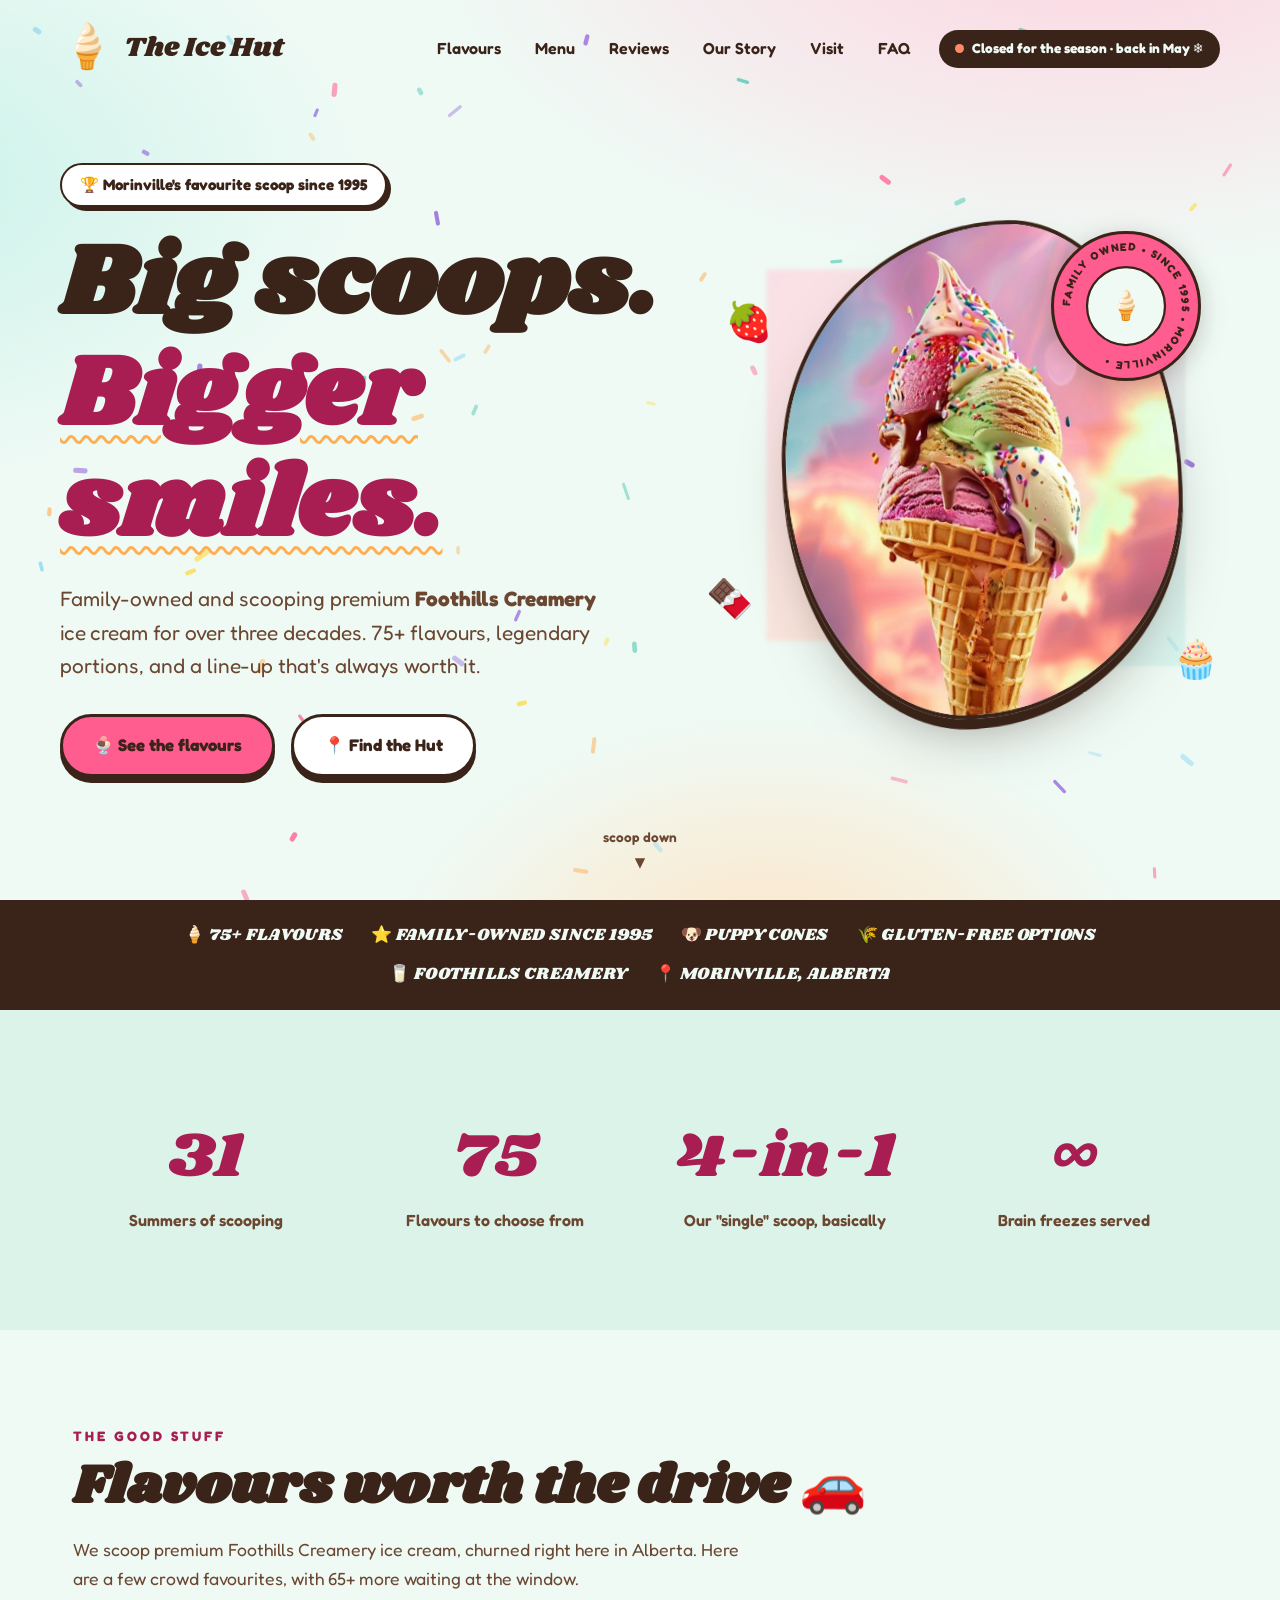
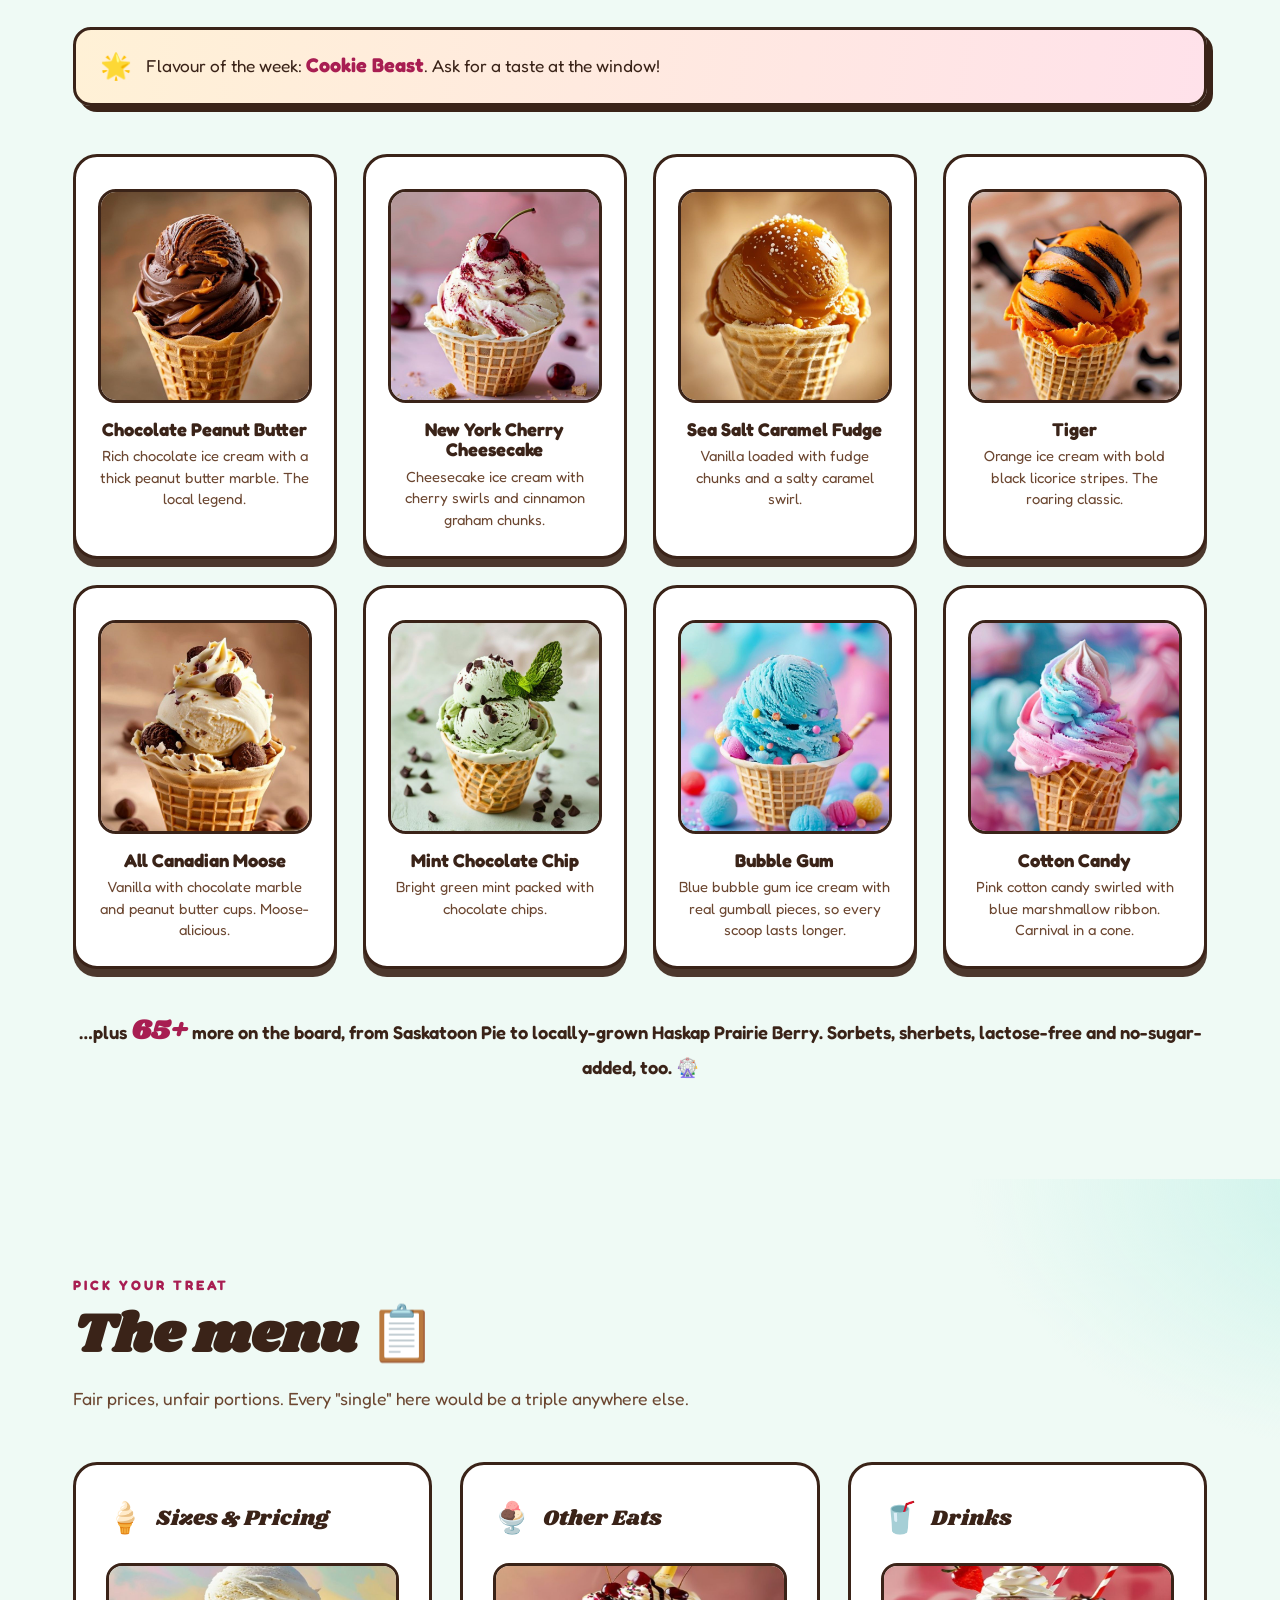
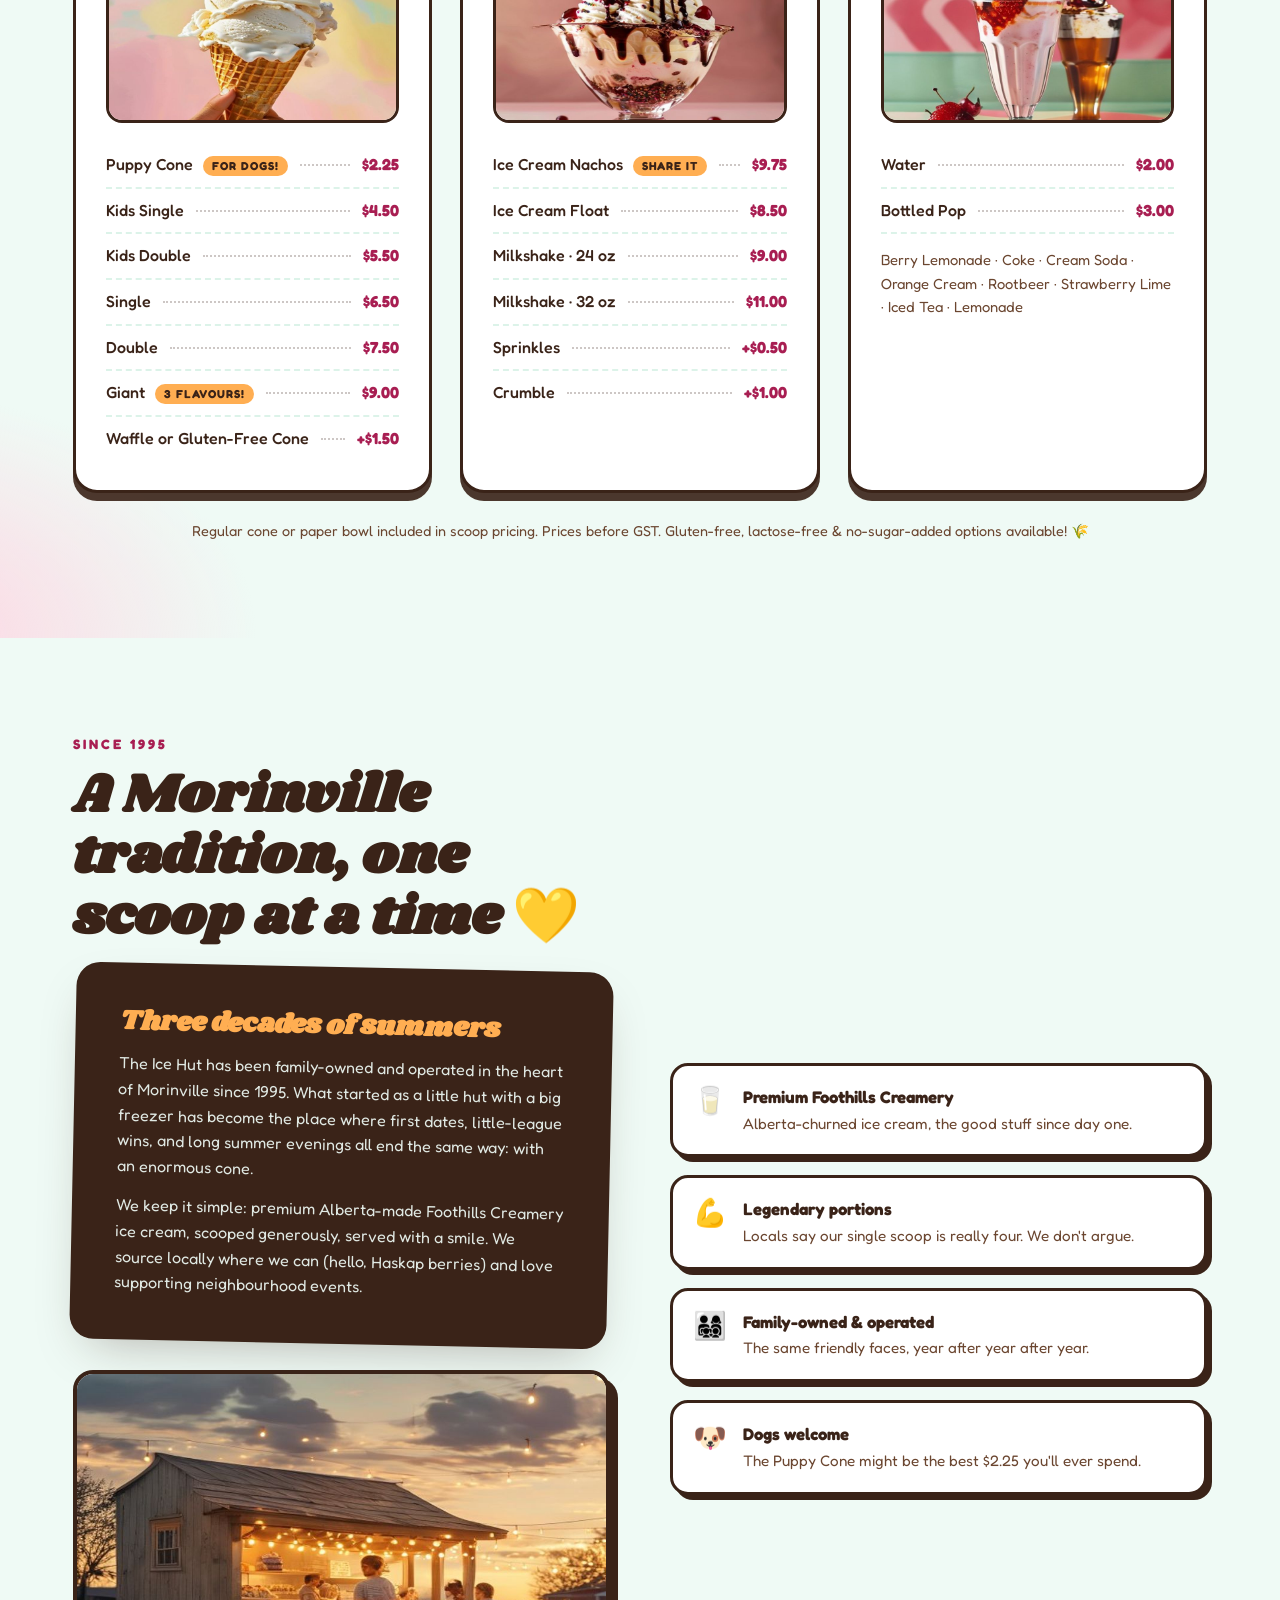
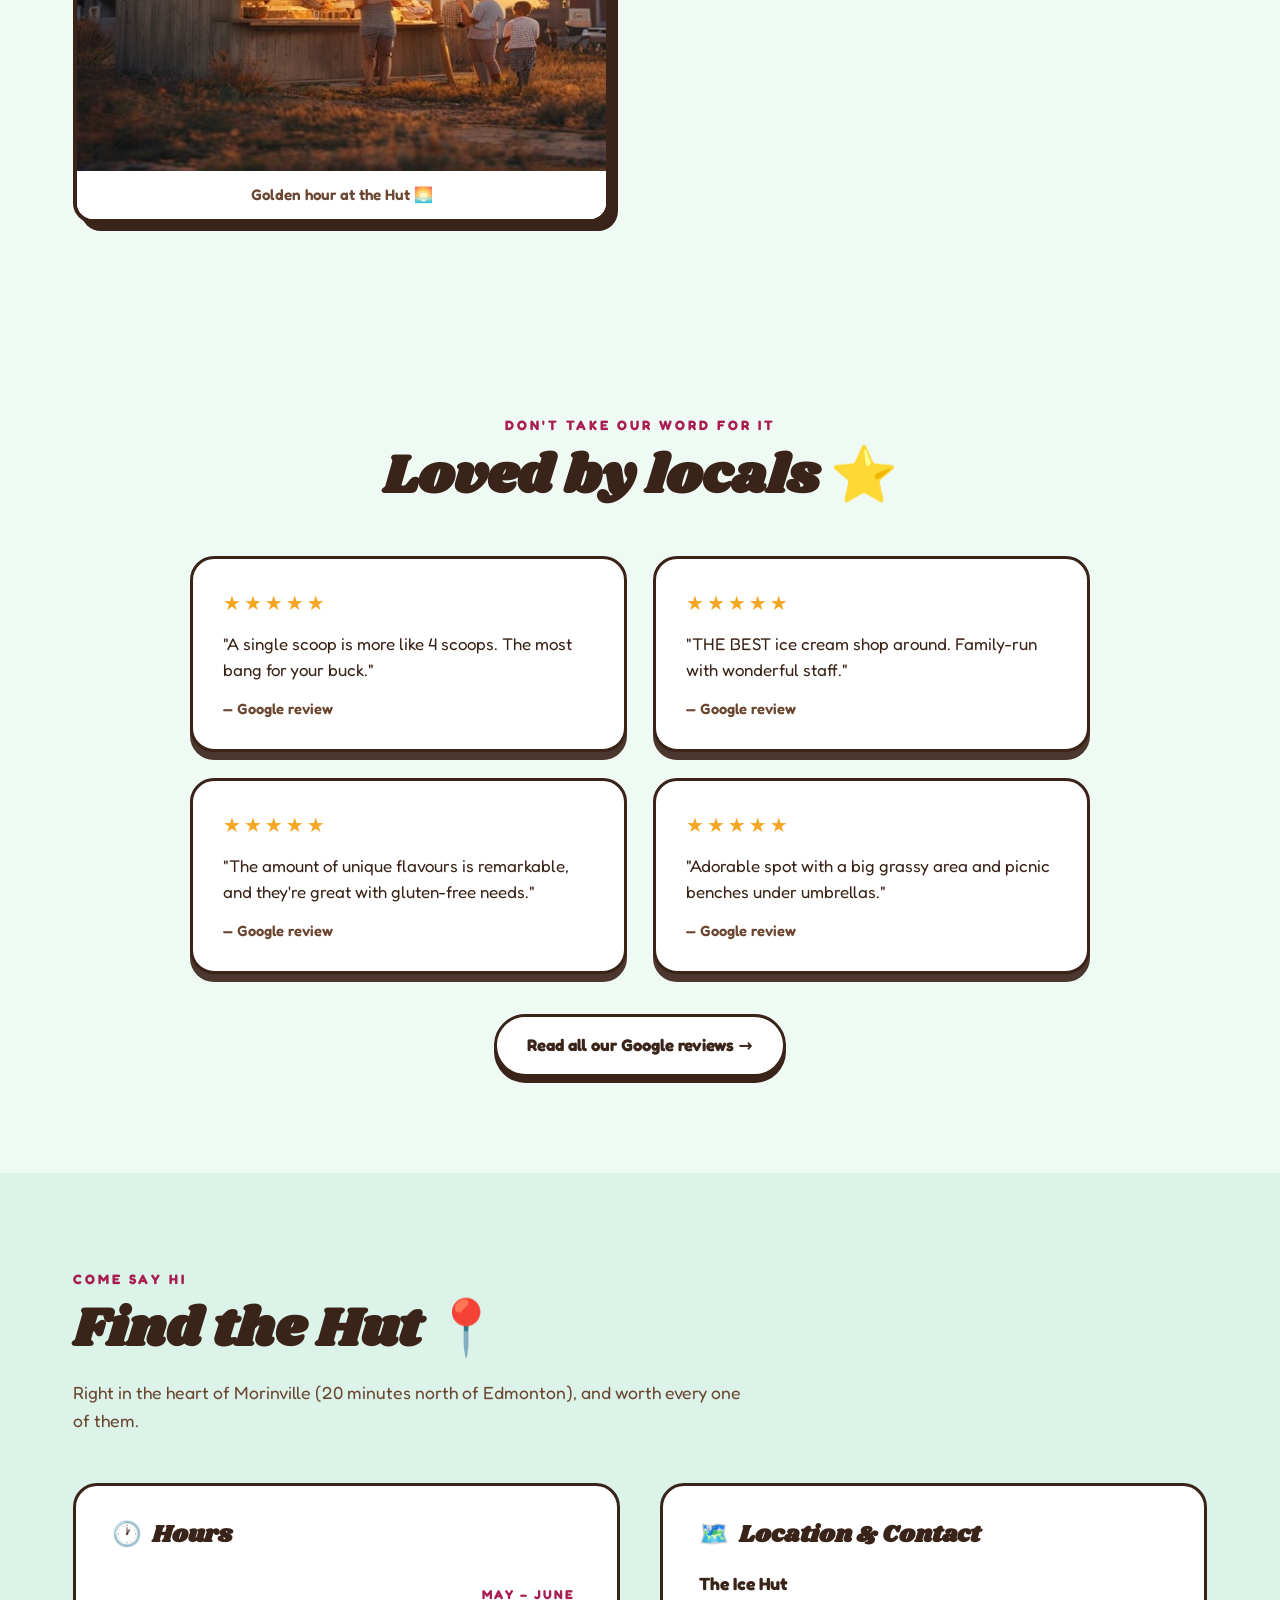
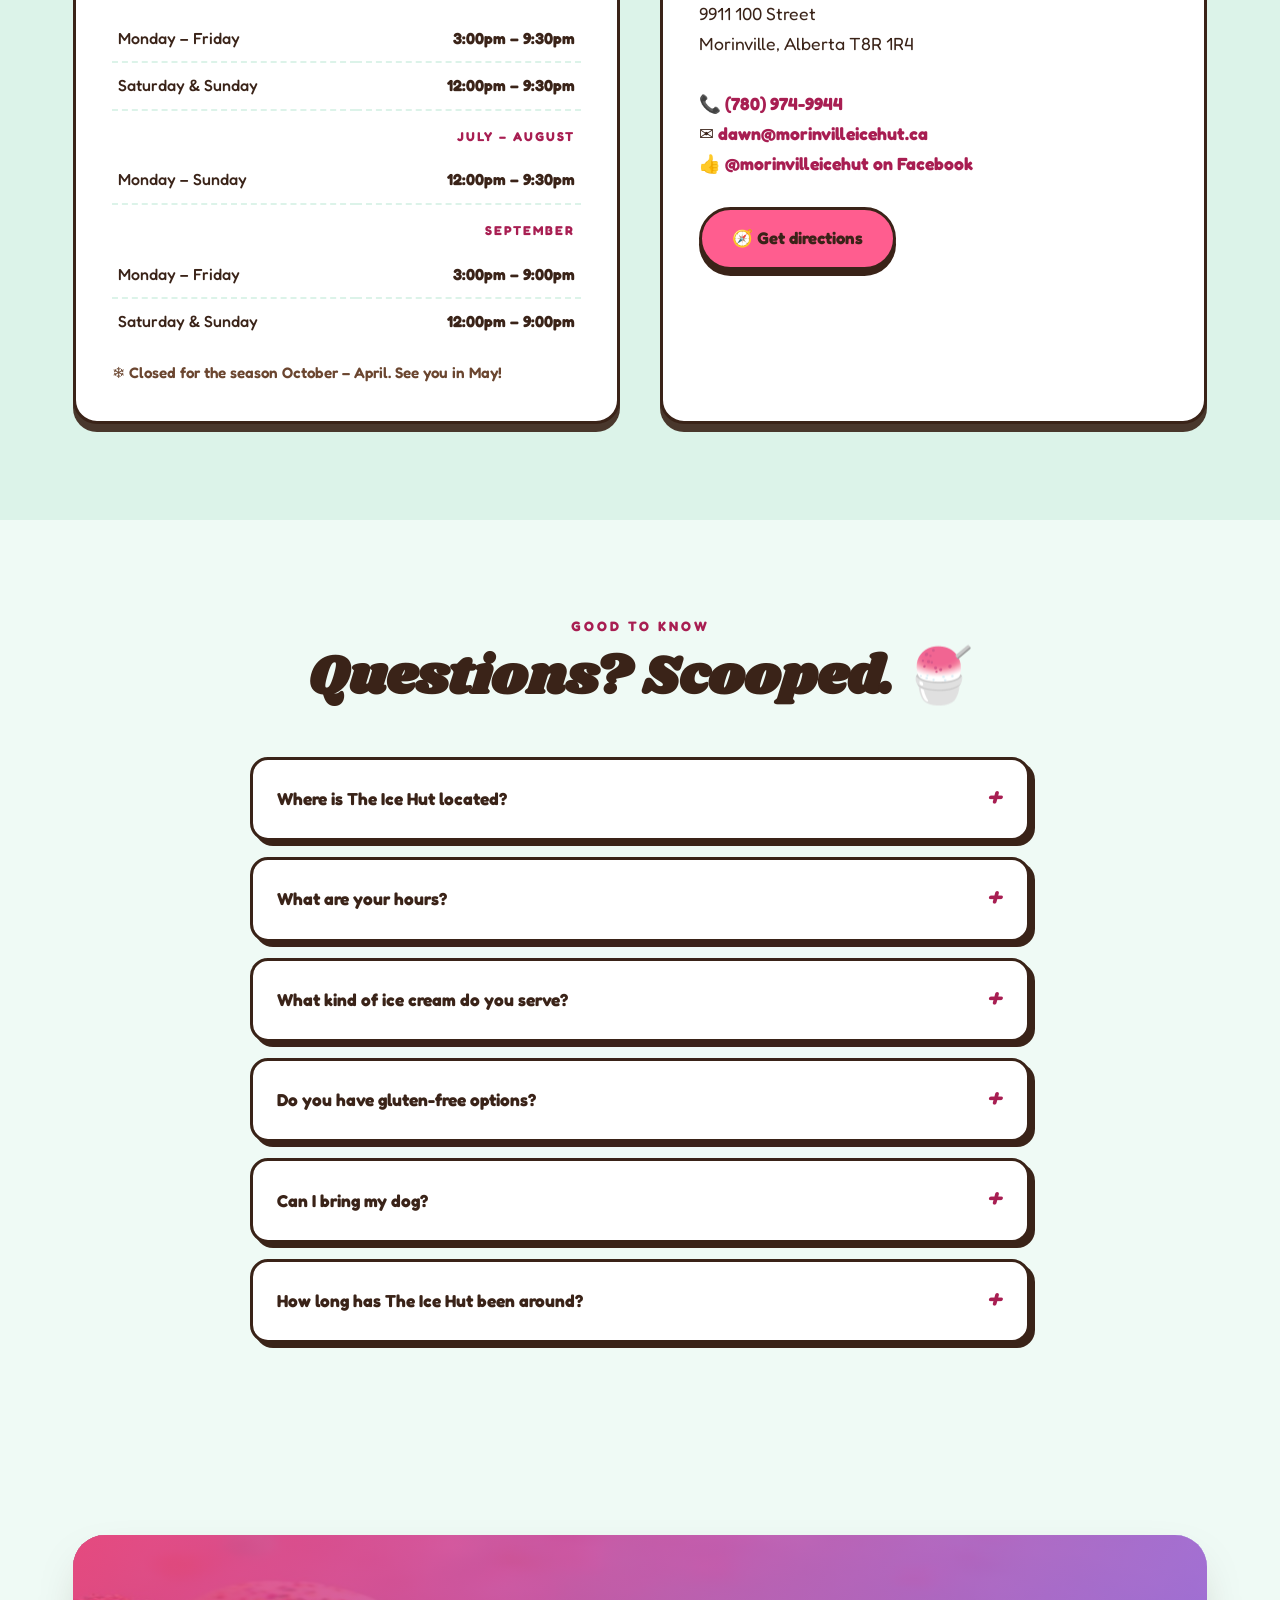
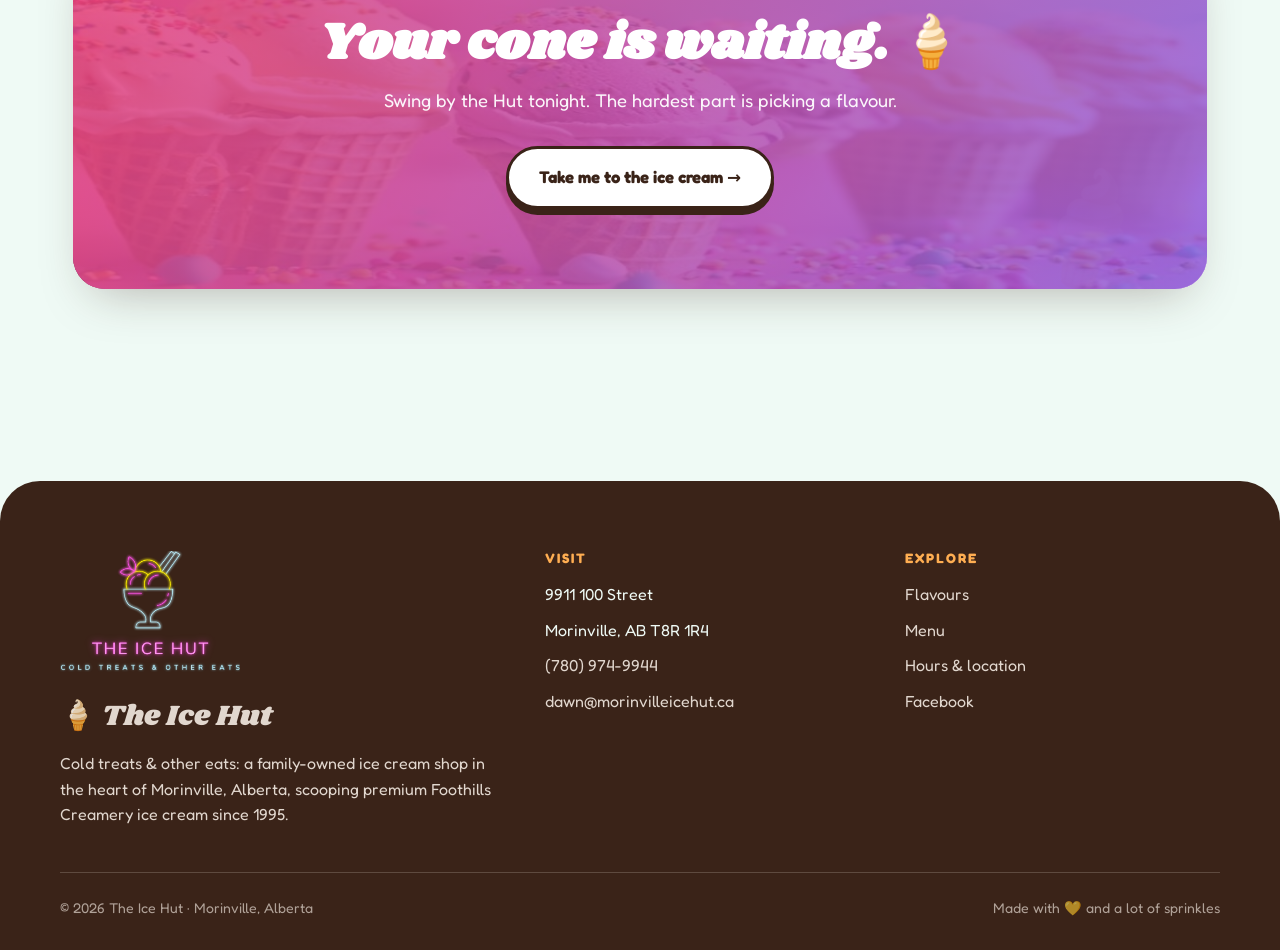
==== commit 03dc36d4: "Remove 3D Cone Lab; full design-quality pass via Impeccable detector Removed: - The WebGL 'Build you" ====
--- a/index.html
+++ b/index.html
@@ -5,7 +5,7 @@
   <meta name="viewport" content="width=device-width, initial-scale=1.0" />
 
   <!-- Primary SEO -->
-  <title>The Ice Hut | Ice Cream Shop in Morinville, Alberta — Family-Owned Since 1995</title>
+  <title>The Ice Hut | Ice Cream Shop in Morinville, Alberta, Family-Owned Since 1995</title>
   <meta name="description" content="The Ice Hut is Morinville's family-owned ice cream shop, scooping premium Foothills Creamery ice cream since 1995. Cold treats & other eats: 75+ flavours, legendary big scoops, milkshakes, floats & Puppy Cones. Visit us at 9911 100 Street, Morinville, AB." />
   <link rel="canonical" href="https://morinvilleicehut.ca/" />
   <meta name="robots" content="index, follow, max-image-preview:large" />
@@ -16,7 +16,7 @@
   <!-- Open Graph -->
   <meta property="og:type" content="website" />
   <meta property="og:site_name" content="The Ice Hut" />
-  <meta property="og:title" content="The Ice Hut — Morinville's Ice Cream Shop Since 1995" />
+  <meta property="og:title" content="The Ice Hut: Morinville's Ice Cream Shop Since 1995" />
   <meta property="og:description" content="75+ flavours of premium Foothills Creamery ice cream, scooped big. Family-owned in Morinville, Alberta since 1995." />
   <meta property="og:url" content="https://morinvilleicehut.ca/" />
   <meta property="og:image" content="https://morinvilleicehut.ca/og-image.png" />
@@ -26,7 +26,7 @@
 
   <!-- Twitter -->
   <meta name="twitter:card" content="summary_large_image" />
-  <meta name="twitter:title" content="The Ice Hut — Morinville's Ice Cream Shop Since 1995" />
+  <meta name="twitter:title" content="The Ice Hut: Morinville's Ice Cream Shop Since 1995" />
   <meta name="twitter:description" content="75+ flavours. Legendary scoops. Family-owned since 1995. Morinville, Alberta." />
   <meta name="twitter:image" content="https://morinvilleicehut.ca/og-image.png" />
 
@@ -125,7 +125,7 @@
         "name": "Where is The Ice Hut located?",
         "acceptedAnswer": {
           "@type": "Answer",
-          "text": "The Ice Hut is at 9911 100 Street, Morinville, Alberta, T8R 1R4 — right in the heart of town, about 20 minutes north of Edmonton."
+          "text": "The Ice Hut is at 9911 100 Street, Morinville, Alberta, T8R 1R4, right in the heart of town (about 20 minutes north of Edmonton)."
         }
       },
       {
@@ -141,7 +141,7 @@
         "name": "What kind of ice cream does The Ice Hut serve?",
         "acceptedAnswer": {
           "@type": "Answer",
-          "text": "We scoop premium Foothills Creamery ice cream — an Alberta favourite — with 75+ rotating flavours, from classics like Chocolate and Tiger to Sea Salt Caramel Fudge and New York Cherry Cheesecake."
+          "text": "We scoop premium Foothills Creamery ice cream, an Alberta favourite, with 75+ rotating flavours: from classics like Chocolate and Tiger to Sea Salt Caramel Fudge and New York Cherry Cheesecake."
         }
       },
       {
@@ -157,7 +157,7 @@
         "name": "Can I bring my dog to The Ice Hut?",
         "acceptedAnswer": {
           "@type": "Answer",
-          "text": "Absolutely — four-legged friends are welcome, and we serve a Puppy Cone made just for them for $2.25."
+          "text": "Absolutely, four-legged friends are welcome, and we serve a Puppy Cone made just for them for $2.25."
         }
       },
       {
@@ -165,7 +165,7 @@
         "name": "How long has The Ice Hut been open?",
         "acceptedAnswer": {
           "@type": "Answer",
-          "text": "The Ice Hut has been family-owned and scooping in Morinville since 1995 — over three decades of summers."
+          "text": "The Ice Hut has been family-owned and scooping in Morinville since 1995, over three decades of summers."
         }
       }
     ]
@@ -175,12 +175,12 @@
   <style>
     /* ============ Design tokens ============ */
     :root {
-      --cream: #FFF7EE;
-      --cream-2: #FFEDD9;
+      --cream: #EFFAF5;
+      --cream-2: #DCF3E9;
       --choc: #3A2318;
       --choc-soft: #6B4630;
       --pink: #FF5D8F;
-      --pink-deep: #E8437A;
+      --pink-deep: #A81E52;
       --pink-soft: #FFD3E1;
       --mint: #4FC9B1;
       --mint-soft: #C9F2E9;
@@ -204,10 +204,9 @@
       background: var(--cream);
       color: var(--choc);
       line-height: 1.6;
-      overflow-x: hidden;
-    }
-
-    ::selection { background: var(--pink); color: #fff; }
+    }
+
+    ::selection { background: var(--pink); color: var(--choc); }
 
     .skip-link {
       position: absolute; left: -9999px; top: 0;
@@ -227,15 +226,14 @@
     /* ============ Header ============ */
     .site-header {
       position: fixed; inset: 0 0 auto 0; z-index: 100;
-      transition: background 0.35s ease, box-shadow 0.35s ease, padding 0.35s ease;
-      padding: 18px 0;
+      transition: background 0.35s ease, box-shadow 0.35s ease;
+      padding: 14px 0;
     }
     .site-header.scrolled {
-      background: rgba(255, 247, 238, 0.85);
+      background: rgba(239, 250, 245, 0.85);
       backdrop-filter: blur(14px);
       -webkit-backdrop-filter: blur(14px);
       box-shadow: 0 4px 30px -10px rgba(58, 35, 24, 0.25);
-      padding: 10px 0;
     }
     .nav { display: flex; align-items: center; justify-content: space-between; gap: 16px; }
     .brand {
@@ -312,11 +310,12 @@
       animation: drop-in 0.8s 0.1s var(--ease-bounce) both;
     }
     .hero h1 .gradient-word {
-      background: linear-gradient(90deg, var(--pink) 0%, var(--caramel) 30%, var(--mint) 60%, var(--berry) 90%);
-      background-size: 300% 100%;
-      -webkit-background-clip: text; background-clip: text;
-      -webkit-text-fill-color: transparent; color: transparent;
-      animation: gradient-slide 6s linear infinite;
+      color: var(--pink-deep);
+      text-decoration: underline;
+      text-decoration-style: wavy;
+      text-decoration-color: var(--caramel);
+      text-decoration-thickness: 3px;
+      text-underline-offset: 10px;
     }
     @keyframes gradient-slide {
       0% { background-position: 0% 50%; }
@@ -341,7 +340,7 @@
     }
     .btn:hover { transform: translateY(-4px); box-shadow: 0 10px 0 var(--choc); }
     .btn:active { transform: translateY(2px); box-shadow: 0 3px 0 var(--choc); }
-    .btn-primary { background: var(--pink); color: #fff; }
+    .btn-primary { background: var(--pink); color: var(--choc); }
     .btn-ghost { background: #fff; color: var(--choc); }
 
     @keyframes drop-in {
@@ -430,25 +429,22 @@
       animation: bob 2.4s ease-in-out infinite;
     }
 
-    /* ============ Marquee ============ */
-    .marquee {
+    /* ============ Facts strip ============ */
+    .facts-strip {
       background: var(--choc); color: var(--cream);
-      overflow: hidden; padding: 16px 0;
-      transform: rotate(-1deg) scale(1.02);
-      border-block: 4px solid var(--choc);
-    }
-    .marquee-track {
-      display: flex; gap: 48px; width: max-content;
-      animation: marquee 28s linear infinite;
+      padding: 22px 24px;
+    }
+    .facts-row {
+      display: flex; flex-wrap: wrap; justify-content: center;
+      gap: 12px 28px; max-width: 1160px; margin-inline: auto;
       font-family: var(--font-display);
-      font-size: clamp(1rem, 2.4vw, 1.4rem);
-      letter-spacing: 1px; white-space: nowrap;
-    }
-    .marquee:hover .marquee-track { animation-play-state: paused; }
-    @keyframes marquee { to { transform: translateX(-50%); } }
+      font-size: clamp(0.85rem, 1.6vw, 1.05rem);
+      letter-spacing: 0.3px;
+    }
+    .facts-row span { white-space: nowrap; }
 
     /* ============ Sections ============ */
-    section { padding: 96px 0; position: relative; }
+    section { padding: 96px 24px; position: relative; }
     .section-kicker {
       font-weight: 700; text-transform: uppercase; letter-spacing: 3px;
       font-size: 0.85rem; color: var(--pink-deep); margin-bottom: 10px;
@@ -489,10 +485,6 @@
       transition: transform 0.2s ease, box-shadow 0.2s ease;
       transform-style: preserve-3d; will-change: transform;
       position: relative; overflow: hidden;
-    }
-    .flavour-card::before {
-      content: ''; position: absolute; inset: 0 0 auto 0; height: 10px;
-      background: var(--swatch, var(--pink));
     }
     .flavour-art {
       width: 104px; height: auto; display: block;
@@ -595,61 +587,12 @@
     .menu-item .dots { flex: 1; border-bottom: 2px dotted rgba(58,35,24,0.25); transform: translateY(-4px); }
     .menu-item .price { font-weight: 700; color: var(--pink-deep); white-space: nowrap; }
     .menu-item .fav {
-      font-size: 0.65rem; background: var(--caramel); color: var(--choc);
-      border-radius: 999px; padding: 2px 8px; font-weight: 700;
+      font-size: 0.72rem; background: var(--caramel); color: var(--choc);
+      border-radius: 999px; padding: 3px 9px; font-weight: 700;
       text-transform: uppercase; letter-spacing: 1px; margin-left: 6px;
       vertical-align: middle;
     }
     .menu-fineprint { margin-top: 26px; text-align: center; color: var(--choc-soft); font-size: 0.9rem; }
-
-    /* ============ 3D builder ============ */
-    .builder-section {
-      background:
-        radial-gradient(900px 550px at -10% 10%, var(--caramel-soft) 0%, transparent 55%),
-        radial-gradient(800px 500px at 110% 90%, var(--pink-soft) 0%, transparent 55%),
-        var(--cream);
-    }
-    .builder-card {
-      margin-top: 48px;
-      display: grid; grid-template-columns: 1.15fr 0.85fr;
-      background: #fff; border: 3px solid var(--choc); border-radius: var(--radius);
-      box-shadow: var(--shadow-pop); overflow: hidden;
-    }
-    .builder-canvas {
-      min-height: 520px; position: relative; cursor: grab;
-      background:
-        radial-gradient(600px 380px at 30% 20%, var(--mint-soft) 0%, transparent 60%),
-        radial-gradient(500px 350px at 80% 80%, var(--pink-soft) 0%, transparent 60%),
-        linear-gradient(180deg, #FFF9F0 0%, #FFEFE0 100%);
-    }
-    .builder-canvas:active { cursor: grabbing; }
-    .builder-canvas canvas { position: absolute; inset: 0; }
-    .builder-ui {
-      padding: 34px 30px; border-left: 3px solid var(--choc);
-      display: flex; flex-direction: column; gap: 22px; justify-content: center;
-    }
-    .builder-status { font-weight: 700; font-size: 1.08rem; }
-    .builder-status #scoopCount { color: var(--pink-deep); font-family: var(--font-display); font-size: 1.3em; }
-    .builder-chips { display: flex; flex-wrap: wrap; gap: 10px; }
-    .builder-chip {
-      display: inline-flex; align-items: center; gap: 8px;
-      font-family: var(--font-body); font-weight: 600; font-size: 0.92rem;
-      background: var(--cream); border: 2.5px solid var(--choc); border-radius: 999px;
-      padding: 9px 16px; cursor: pointer;
-      box-shadow: 0 3px 0 var(--choc);
-      transition: transform 0.2s var(--ease-bounce), box-shadow 0.2s, background 0.2s;
-    }
-    .builder-chip:hover { transform: translateY(-3px); box-shadow: 0 6px 0 var(--choc); background: #fff; }
-    .builder-chip:active { transform: translateY(1px); box-shadow: 0 2px 0 var(--choc); }
-    .chip-dot { width: 14px; height: 14px; border-radius: 50%; border: 2px solid var(--choc); }
-    .builder-actions { display: flex; flex-wrap: wrap; gap: 12px; }
-    .builder-actions .btn { padding: 12px 22px; font-size: 0.95rem; }
-
-    @media (max-width: 960px) {
-      .builder-card { grid-template-columns: 1fr; }
-      .builder-canvas { min-height: 400px; }
-      .builder-ui { border-left: none; border-top: 3px solid var(--choc); }
-    }
 
     /* ============ Story ============ */
     .story-grid { display: grid; grid-template-columns: 1fr 1fr; gap: 60px; align-items: center; }
@@ -744,7 +687,7 @@
 
     /* ============ CTA banner ============ */
     .cta-banner {
-      background: linear-gradient(120deg, var(--pink) 0%, var(--berry) 100%);
+      background: linear-gradient(120deg, var(--pink-deep) 0%, var(--berry) 100%);
       color: #fff; text-align: center;
       border-radius: 32px; padding: clamp(48px, 7vw, 80px) 32px;
       position: relative; overflow: hidden;
@@ -771,7 +714,7 @@
     .site-footer p, .site-footer a { color: rgba(255, 247, 238, 0.85); }
     .site-footer a { text-decoration: none; }
     .site-footer a:hover { color: var(--caramel); }
-    .site-footer h4 {
+    .site-footer h3 {
       font-size: 0.85rem; text-transform: uppercase; letter-spacing: 2px;
       color: var(--caramel); margin-bottom: 16px;
     }
@@ -828,7 +771,7 @@
     }
     @media (max-width: 560px) {
       .flavours-grid { grid-template-columns: 1fr; max-width: 340px; margin-inline: auto; }
-      section { padding: 72px 0; }
+      section { padding: 72px 20px; }
     }
 
     /* ============ Reduced motion ============ */
@@ -849,14 +792,13 @@
   <!-- ============ Header ============ -->
   <header class="site-header" id="header">
     <div class="wrap nav">
-      <a class="brand" href="#top" aria-label="The Ice Hut — home">
+      <a class="brand" href="#top" aria-label="The Ice Hut, home">
         <span class="cone-mark" aria-hidden="true">🍦</span> The Ice Hut
       </a>
       <nav aria-label="Main navigation" style="display:flex;align-items:center;gap:14px;">
         <ul class="nav-links" id="navLinks">
           <li><a href="#flavours">Flavours</a></li>
           <li><a href="#menu">Menu</a></li>
-          <li><a href="#builder">Cone Lab</a></li>
           <li><a href="#reviews">Reviews</a></li>
           <li><a href="#story">Our Story</a></li>
           <li><a href="#visit">Visit</a></li>
@@ -898,8 +840,8 @@
               <path id="circlePath" d="M 100,100 m -74,0 a 74,74 0 1,1 148,0 a 74,74 0 1,1 -148,0" />
             </defs>
             <circle cx="100" cy="100" r="98" fill="#FF5D8F" stroke="#3A2318" stroke-width="4" />
-            <circle cx="100" cy="100" r="52" fill="#FFF7EE" stroke="#3A2318" stroke-width="3" />
-            <text fill="#FFF7EE" font-size="14.5" font-weight="bold" letter-spacing="2" font-family="Fredoka, sans-serif">
+            <circle cx="100" cy="100" r="52" fill="#EFFAF5" stroke="#3A2318" stroke-width="3" />
+            <text fill="#3A2318" font-size="14.5" font-weight="bold" letter-spacing="2" font-family="Fredoka, sans-serif">
               <textPath href="#circlePath">FAMILY OWNED • SINCE 1995 • MORINVILLE •</textPath>
             </text>
             <text x="100" y="112" text-anchor="middle" font-size="38">🍦</text>
@@ -1015,10 +957,9 @@
       </div>
     </section>
 
-    <!-- ============ Marquee ============ -->
-    <div class="marquee" aria-hidden="true">
-      <div class="marquee-track">
-        <span>🍦 75+ FLAVOURS</span><span>⭐ FAMILY-OWNED SINCE 1995</span><span>🐶 PUPPY CONES</span><span>🌾 GLUTEN-FREE OPTIONS</span><span>🥛 FOOTHILLS CREAMERY</span><span>📍 MORINVILLE, ALBERTA</span>
+    <!-- ============ Facts strip ============ -->
+    <div class="facts-strip" aria-hidden="true">
+      <div class="facts-row">
         <span>🍦 75+ FLAVOURS</span><span>⭐ FAMILY-OWNED SINCE 1995</span><span>🐶 PUPPY CONES</span><span>🌾 GLUTEN-FREE OPTIONS</span><span>🥛 FOOTHILLS CREAMERY</span><span>📍 MORINVILLE, ALBERTA</span>
       </div>
     </div>
@@ -1054,18 +995,18 @@
           <p class="section-kicker">The good stuff</p>
           <h2 class="section-title" id="flavours-title">Flavours worth the drive 🚗</h2>
           <p class="section-sub">
-            We scoop premium Foothills Creamery ice cream — churned right here in Alberta.
+            We scoop premium Foothills Creamery ice cream, churned right here in Alberta.
             Here are a few crowd favourites, with 65+ more waiting at the window.
           </p>
         </div>
 
         <div class="fotw-banner reveal" role="note">
           <span class="fotw-star" aria-hidden="true">🌟</span>
-          <span>Flavour of the week: <strong id="fotw">Salted Caramel</strong> — ask for a taste at the window!</span>
+          <span>Flavour of the week: <strong id="fotw">Salted Caramel</strong>. Ask for a taste at the window!</span>
         </div>
 
         <div class="flavours-grid reveal-stagger">
-          <article class="flavour-card" style="--swatch:#8B5E3C;">
+          <article class="flavour-card">
             <figure class="flavour-photo"><img loading="lazy" src="images/flavour-pb-chocolate.jpg" alt="Scoop of chocolate peanut butter swirl ice cream in a waffle cone" width="800" height="800" onerror="this.parentElement.remove()" /></figure>
             <svg class="flavour-art" viewBox="0 0 120 136" aria-hidden="true">
               <defs><radialGradient id="fg1" cx="0.35" cy="0.28" r="1"><stop offset="0" stop-color="#A97A50"/><stop offset="0.55" stop-color="#8B5E3C"/><stop offset="1" stop-color="#5E3A21"/></radialGradient></defs>
@@ -1079,7 +1020,7 @@
             <h3>Chocolate Peanut Butter</h3>
             <p>Rich chocolate ice cream with a thick peanut butter marble. The local legend.</p>
           </article>
-          <article class="flavour-card" style="--swatch:#FF8FAB;">
+          <article class="flavour-card">
             <figure class="flavour-photo"><img loading="lazy" src="images/flavour-cherry-cheesecake.jpg" alt="Scoop of cherry cheesecake ice cream with graham crumble in a waffle cone" width="800" height="800" onerror="this.parentElement.remove()" /></figure>
             <svg class="flavour-art" viewBox="0 0 120 136" aria-hidden="true">
               <defs><radialGradient id="fg2" cx="0.35" cy="0.28" r="1"><stop offset="0" stop-color="#FFF4DE"/><stop offset="0.55" stop-color="#F5E3C0"/><stop offset="1" stop-color="#D9B98C"/></radialGradient></defs>
@@ -1094,7 +1035,7 @@
             <h3>New York Cherry Cheesecake</h3>
             <p>Cheesecake ice cream with cherry swirls and cinnamon graham chunks.</p>
           </article>
-          <article class="flavour-card" style="--swatch:#E8B14E;">
+          <article class="flavour-card">
             <figure class="flavour-photo"><img loading="lazy" src="images/flavour-salted-caramel.jpg" alt="Scoop of salted caramel ice cream with caramel drizzle in a waffle cone" width="800" height="800" onerror="this.parentElement.remove()" /></figure>
             <svg class="flavour-art" viewBox="0 0 120 136" aria-hidden="true">
               <defs><radialGradient id="fg3" cx="0.35" cy="0.28" r="1"><stop offset="0" stop-color="#FFCF8A"/><stop offset="0.55" stop-color="#E8A94E"/><stop offset="1" stop-color="#B87A2A"/></radialGradient></defs>
@@ -1108,7 +1049,7 @@
             <h3>Sea Salt Caramel Fudge</h3>
             <p>Vanilla loaded with fudge chunks and a salty caramel swirl.</p>
           </article>
-          <article class="flavour-card" style="--swatch:#FF9E3D;">
+          <article class="flavour-card">
             <figure class="flavour-photo"><img loading="lazy" src="images/flavour-tiger-tail.jpg" alt="Scoop of orange and black licorice tiger tail ice cream in a waffle cone" width="800" height="800" onerror="this.parentElement.remove()" /></figure>
             <svg class="flavour-art" viewBox="0 0 120 136" aria-hidden="true">
               <defs><radialGradient id="fg4" cx="0.35" cy="0.28" r="1"><stop offset="0" stop-color="#FFC078"/><stop offset="0.55" stop-color="#FF9E3D"/><stop offset="1" stop-color="#E67614"/></radialGradient></defs>
@@ -1120,9 +1061,9 @@
               <ellipse cx="46" cy="33" rx="8" ry="5" fill="#fff" opacity="0.5" transform="rotate(-24 46 33)"/>
             </svg>
             <h3>Tiger</h3>
-            <p>Orange ice cream with bold black licorice stripes — the roaring classic.</p>
+            <p>Orange ice cream with bold black licorice stripes. The roaring classic.</p>
           </article>
-          <article class="flavour-card" style="--swatch:#8B5A2B;">
+          <article class="flavour-card">
             <figure class="flavour-photo"><img loading="lazy" src="images/flavour-moose-tracks.jpg" alt="Scoop of moose tracks ice cream with fudge and peanut butter cups" width="800" height="800" onerror="this.parentElement.remove()" /></figure>
             <svg class="flavour-art" viewBox="0 0 120 136" aria-hidden="true">
               <defs><radialGradient id="fg5" cx="0.35" cy="0.28" r="1"><stop offset="0" stop-color="#FFFBEE"/><stop offset="0.55" stop-color="#FFF3DC"/><stop offset="1" stop-color="#E8D2A8"/></radialGradient></defs>
@@ -1137,7 +1078,7 @@
             <h3>All Canadian Moose</h3>
             <p>Vanilla with chocolate marble and peanut butter cups. Moose-alicious.</p>
           </article>
-          <article class="flavour-card" style="--swatch:#7FD8C4;">
+          <article class="flavour-card">
             <figure class="flavour-photo"><img loading="lazy" src="images/flavour-mint-chip.jpg" alt="Scoop of mint chocolate chip ice cream in a waffle cone" width="800" height="800" onerror="this.parentElement.remove()" /></figure>
             <svg class="flavour-art" viewBox="0 0 120 136" aria-hidden="true">
               <defs><radialGradient id="fg6" cx="0.35" cy="0.28" r="1"><stop offset="0" stop-color="#B8F2E3"/><stop offset="0.55" stop-color="#7FD8C4"/><stop offset="1" stop-color="#46B49B"/></radialGradient></defs>
@@ -1150,7 +1091,7 @@
             <h3>Mint Chocolate Chip</h3>
             <p>Bright green mint packed with chocolate chips.</p>
           </article>
-          <article class="flavour-card" style="--swatch:#9BD1FF;">
+          <article class="flavour-card">
             <figure class="flavour-photo"><img loading="lazy" src="images/flavour-bubblegum.jpg" alt="Scoop of bright blue bubblegum ice cream with gumballs" width="800" height="800" onerror="this.parentElement.remove()" /></figure>
             <svg class="flavour-art" viewBox="0 0 120 136" aria-hidden="true">
               <defs><radialGradient id="fg7" cx="0.35" cy="0.28" r="1"><stop offset="0" stop-color="#C4E3FB"/><stop offset="0.55" stop-color="#8FC7F5"/><stop offset="1" stop-color="#5B9FD8"/></radialGradient></defs>
@@ -1161,9 +1102,9 @@
               <ellipse cx="46" cy="33" rx="8" ry="5" fill="#fff" opacity="0.6" transform="rotate(-24 46 33)"/>
             </svg>
             <h3>Bubble Gum</h3>
-            <p>Blue bubble gum ice cream with real gumball pieces — every scoop lasts longer.</p>
+            <p>Blue bubble gum ice cream with real gumball pieces, so every scoop lasts longer.</p>
           </article>
-          <article class="flavour-card" style="--swatch:#C9A0FF;">
+          <article class="flavour-card">
             <figure class="flavour-photo"><img loading="lazy" src="images/flavour-cotton-candy.jpg" alt="Scoop of pink and blue swirled cotton candy ice cream" width="800" height="800" onerror="this.parentElement.remove()" /></figure>
             <svg class="flavour-art" viewBox="0 0 120 136" aria-hidden="true">
               <defs><radialGradient id="fg8" cx="0.35" cy="0.28" r="1"><stop offset="0" stop-color="#FFD3EA"/><stop offset="0.55" stop-color="#FFB3D9"/><stop offset="1" stop-color="#F286BE"/></radialGradient></defs>
@@ -1178,7 +1119,7 @@
           </article>
         </div>
 
-        <p class="flavour-note reveal">…plus <span class="count">65+</span> more on the board — from Saskatoon Pie to locally-grown Haskap Prairie Berry. Sorbets, sherbets, lactose-free and no-sugar-added, too. 🎡</p>
+        <p class="flavour-note reveal">…plus <span class="count">65+</span> more on the board, from Saskatoon Pie to locally-grown Haskap Prairie Berry. Sorbets, sherbets, lactose-free and no-sugar-added, too. 🎡</p>
       </div>
     </section>
 
@@ -1228,28 +1169,6 @@
       </div>
     </section>
 
-    <!-- ============ 3D cone builder ============ -->
-    <section id="builder" class="builder-section" hidden aria-labelledby="builder-title">
-      <div class="wrap">
-        <div class="reveal">
-          <p class="section-kicker">Play with it</p>
-          <h2 class="section-title" id="builder-title">Build your dream cone 🎨</h2>
-          <p class="section-sub">Tap flavours to stack your scoops in 3D — drag to spin it around. (We'll build the real one at the window.)</p>
-        </div>
-        <div class="builder-card reveal">
-          <div class="builder-canvas" role="img" aria-label="Interactive 3D ice cream cone you can stack with flavours"></div>
-          <div class="builder-ui">
-            <p class="builder-status"><span id="scoopCount">0</span> scoop(s) — <span id="builderQuip">Pick a flavour to start stacking!</span></p>
-            <div class="builder-chips" role="group" aria-label="Flavour choices"></div>
-            <div class="builder-actions">
-              <button class="btn btn-primary" type="button" id="builderSurprise">🎲 Surprise me</button>
-              <button class="btn btn-ghost" type="button" id="builderReset">↺ Start over</button>
-            </div>
-          </div>
-        </div>
-      </div>
-    </section>
-
     <!-- ============ Story ============ -->
     <section id="story" aria-labelledby="story-title">
       <div class="wrap">
@@ -1266,7 +1185,7 @@
                 end the same way: with an enormous cone.
               </p>
               <p>
-                We keep it simple — premium Alberta-made Foothills Creamery ice cream,
+                We keep it simple: premium Alberta-made Foothills Creamery ice cream,
                 scooped generously, served with a smile. We source locally where we can
                 (hello, Haskap berries) and love supporting neighbourhood events.
               </p>
@@ -1318,7 +1237,7 @@
           </blockquote>
           <blockquote class="review-card">
             <div class="review-stars" aria-label="5 stars">★★★★★</div>
-            <p>"The amount of unique flavours is remarkable — and they're great with gluten-free needs."</p>
+            <p>"The amount of unique flavours is remarkable, and they're great with gluten-free needs."</p>
             <footer>— Google review</footer>
           </blockquote>
           <blockquote class="review-card">
@@ -1339,7 +1258,7 @@
         <div class="reveal">
           <p class="section-kicker">Come say hi</p>
           <h2 class="section-title" id="visit-title">Find the Hut 📍</h2>
-          <p class="section-sub">Right in the heart of Morinville — 20 minutes north of Edmonton, and worth every one of them.</p>
+          <p class="section-sub">Right in the heart of Morinville (20 minutes north of Edmonton), and worth every one of them.</p>
         </div>
 
         <div class="visit-grid reveal-stagger">
@@ -1386,7 +1305,7 @@
         <div class="faq-list reveal-stagger">
           <details>
             <summary>Where is The Ice Hut located?</summary>
-            <p>We're at 9911 100 Street, Morinville, Alberta, T8R 1R4 — right in the heart of town, about 20 minutes north of Edmonton.</p>
+            <p>We're at 9911 100 Street, Morinville, Alberta, T8R 1R4, right in the heart of town (about 20 minutes north of Edmonton).</p>
           </details>
           <details>
             <summary>What are your hours?</summary>
@@ -1394,7 +1313,7 @@
           </details>
           <details>
             <summary>What kind of ice cream do you serve?</summary>
-            <p>Premium Foothills Creamery ice cream — an Alberta favourite — with 75+ rotating flavours, from timeless classics to fan favourites like Sea Salt Caramel Fudge and New York Cherry Cheesecake. Sorbets, sherbets, lactose-free and no-sugar-added options too.</p>
+            <p>Premium Foothills Creamery ice cream, an Alberta favourite, with 75+ rotating flavours: from timeless classics to fan favourites like Sea Salt Caramel Fudge and New York Cherry Cheesecake. Sorbets, sherbets, lactose-free and no-sugar-added options too.</p>
           </details>
           <details>
             <summary>Do you have gluten-free options?</summary>
@@ -1402,11 +1321,11 @@
           </details>
           <details>
             <summary>Can I bring my dog?</summary>
-            <p>Absolutely — four-legged customers are some of our favourites. Treat them to a Puppy Cone for $2.25 and watch the tail go.</p>
+            <p>Absolutely, four-legged customers are some of our favourites. Treat them to a Puppy Cone for $2.25 and watch the tail go.</p>
           </details>
           <details>
             <summary>How long has The Ice Hut been around?</summary>
-            <p>We've been family-owned and scooping in Morinville since 1995 — over three decades of summers and counting.</p>
+            <p>We've been family-owned and scooping in Morinville since 1995, over three decades of summers and counting.</p>
           </details>
         </div>
       </div>
@@ -1419,7 +1338,7 @@
           <img class="cta-bg" loading="lazy" src="images/cta-banner.jpg" alt="" aria-hidden="true" onerror="this.remove()" />
           <div class="cta-overlay" aria-hidden="true"></div>
           <h2>Your cone is waiting. 🍦</h2>
-          <p>Swing by the Hut tonight — the hardest part is picking a flavour.</p>
+          <p>Swing by the Hut tonight. The hardest part is picking a flavour.</p>
           <a class="btn" href="https://maps.google.com/?q=The+Ice+Hut,+9911+100+Street,+Morinville,+AB" target="_blank" rel="noopener">Take me to the ice cream →</a>
         </div>
       </div>
@@ -1431,12 +1350,12 @@
     <div class="wrap">
       <div class="footer-grid">
         <div>
-          <img src="images/logo.png" alt="The Ice Hut — Cold Treats &amp; Other Eats" width="335" height="225" style="width:180px; height:auto; margin-bottom:14px;" onerror="this.remove()" />
+          <img src="images/logo.png" alt="The Ice Hut: Cold Treats &amp; Other Eats" width="335" height="225" style="width:180px; height:auto; margin-bottom:14px;" onerror="this.remove()" />
           <p class="footer-brand">🍦 The Ice Hut</p>
-          <p>Cold treats &amp; other eats — a family-owned ice cream shop in the heart of Morinville, Alberta, scooping premium Foothills Creamery ice cream since 1995.</p>
+          <p>Cold treats &amp; other eats: a family-owned ice cream shop in the heart of Morinville, Alberta, scooping premium Foothills Creamery ice cream since 1995.</p>
         </div>
         <div>
-          <h4>Visit</h4>
+          <h3>Visit</h3>
           <ul>
             <li>9911 100 Street</li>
             <li>Morinville, AB T8R 1R4</li>
@@ -1445,7 +1364,7 @@
           </ul>
         </div>
         <div>
-          <h4>Explore</h4>
+          <h3>Explore</h3>
           <ul>
             <li><a href="#flavours">Flavours</a></li>
             <li><a href="#menu">Menu</a></li>
@@ -1711,21 +1630,5 @@
       }
     })();
   </script>
-
-  <!-- 3D cone builder: progressive enhancement, section stays hidden if WebGL/modules are unavailable -->
-  <script type="module">
-    const section = document.getElementById('builder');
-    try {
-      const probe = document.createElement('canvas');
-      const gl = probe.getContext('webgl2') || probe.getContext('webgl');
-      if (gl) {
-        const { initConeBuilder } = await import('./js/cone3d.js');
-        section.hidden = false;
-        initConeBuilder(section);
-      }
-    } catch (e) {
-      section.hidden = true;
-    }
-  </script>
 </body>
 </html>
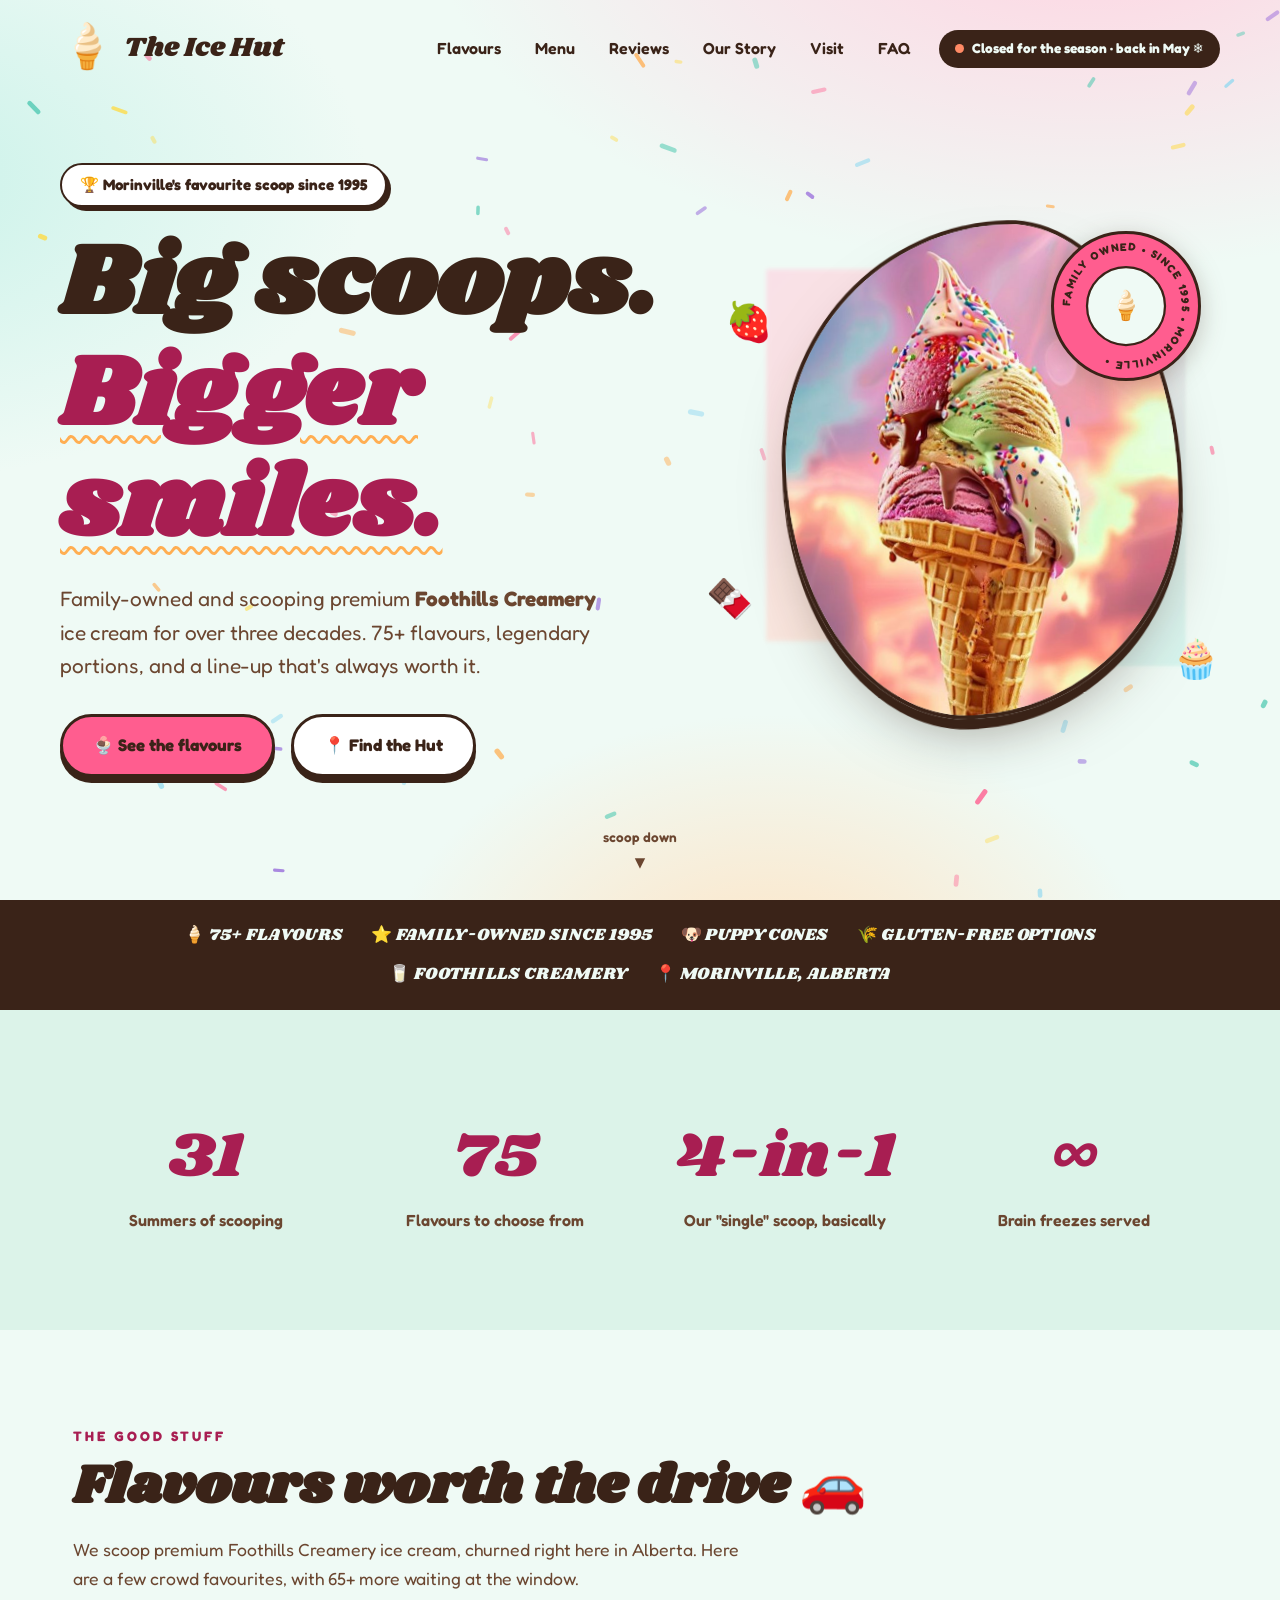
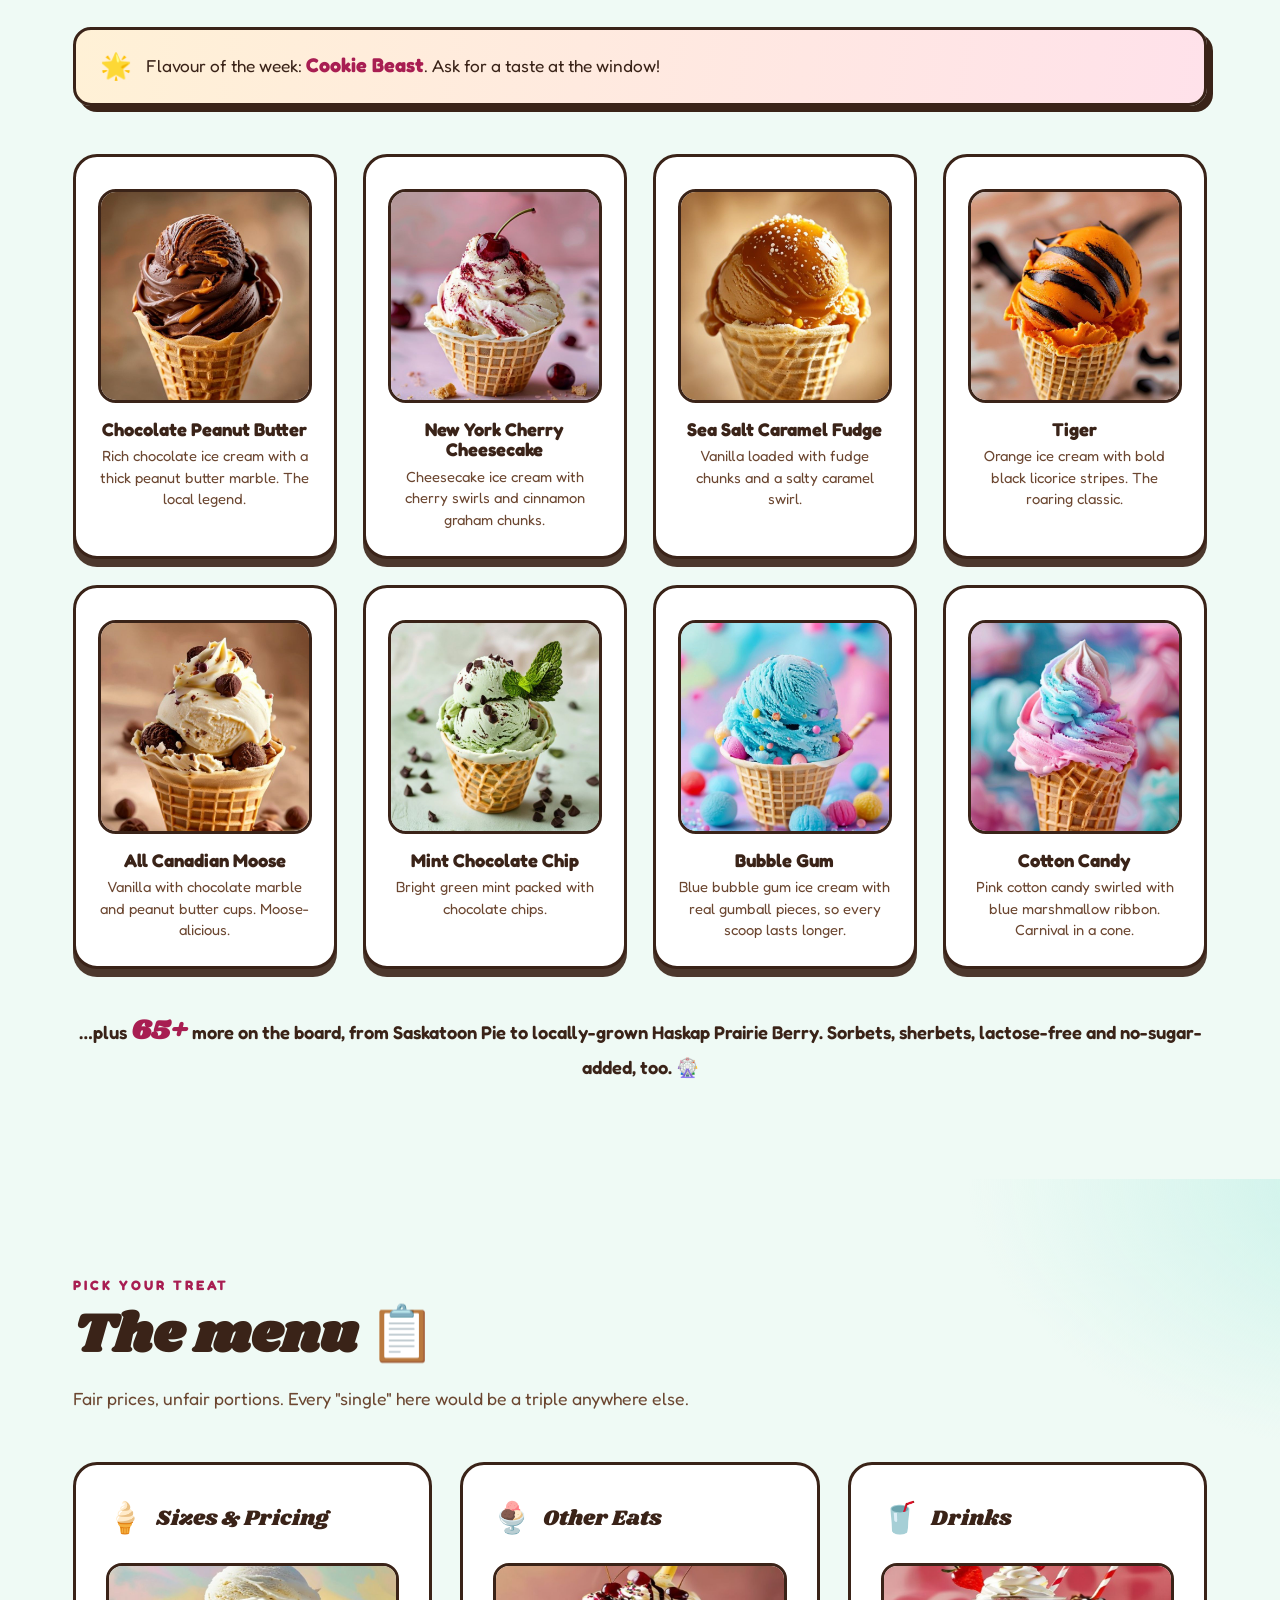
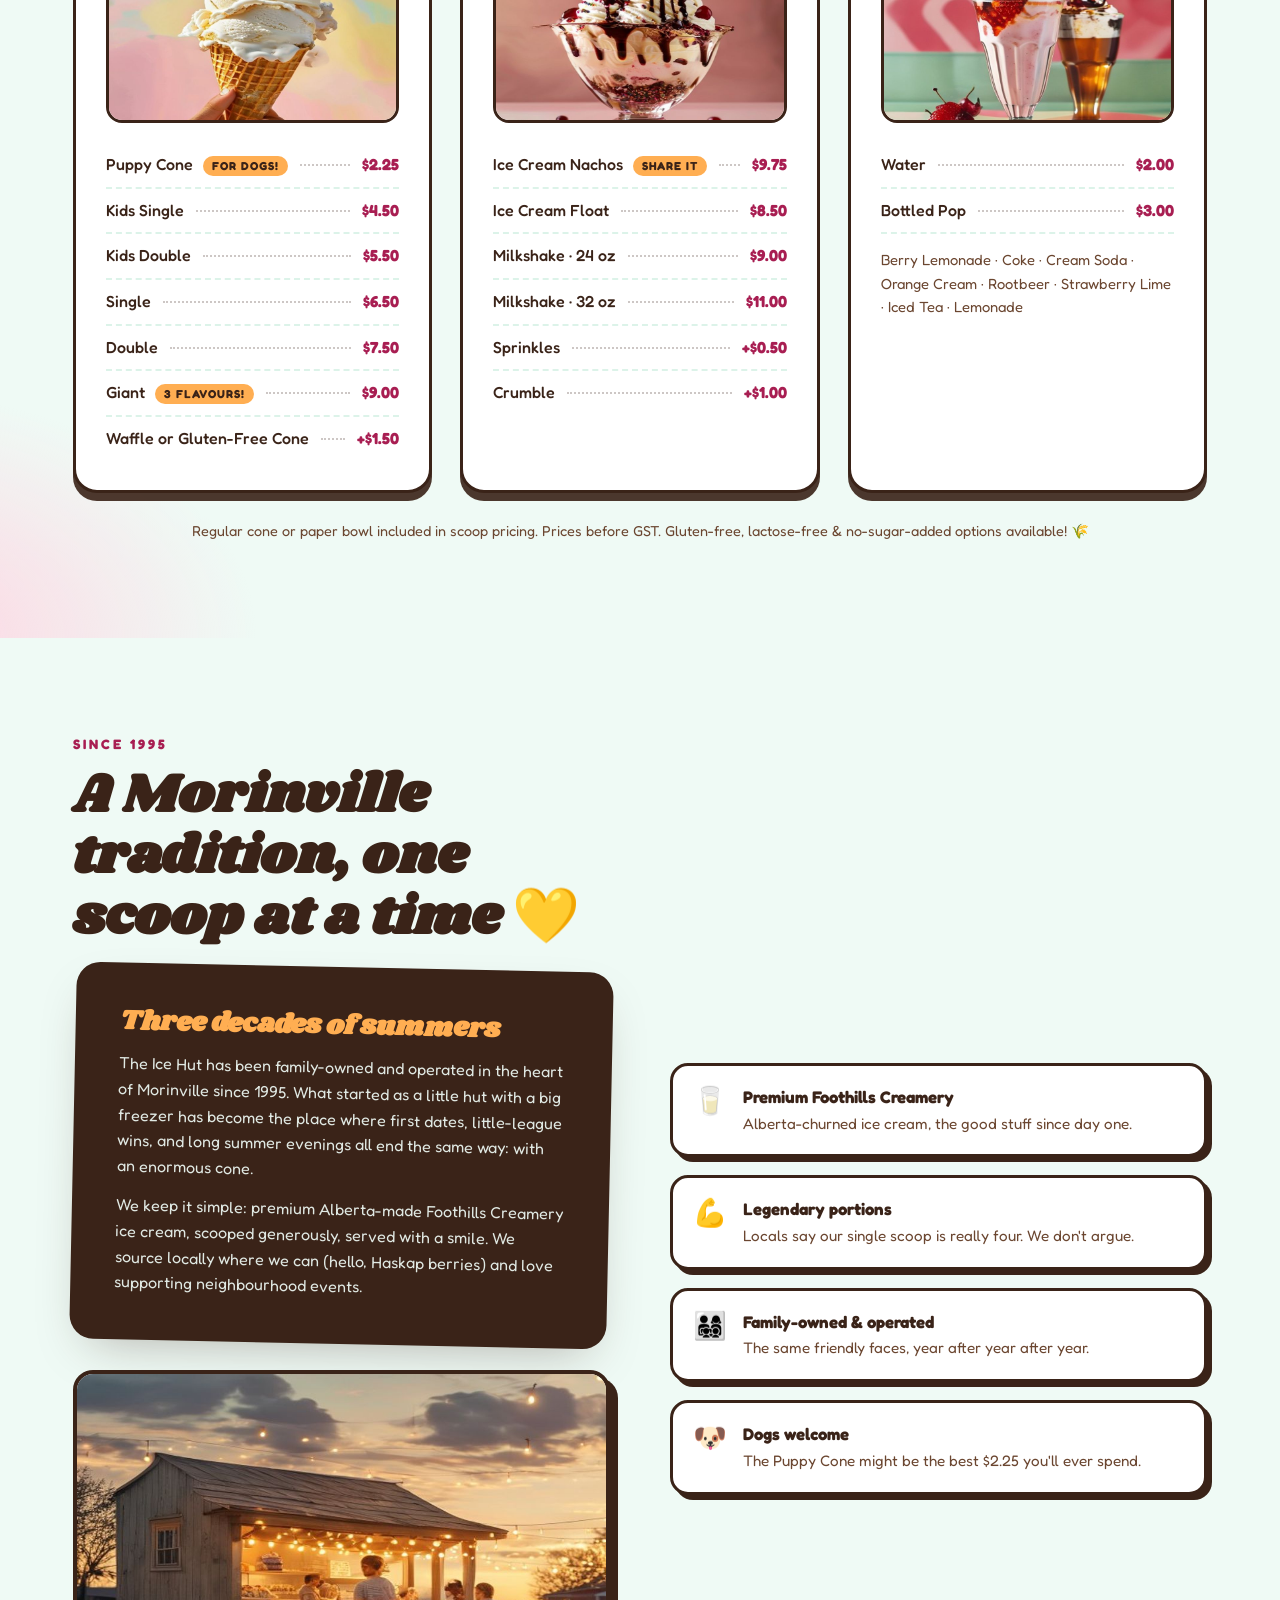
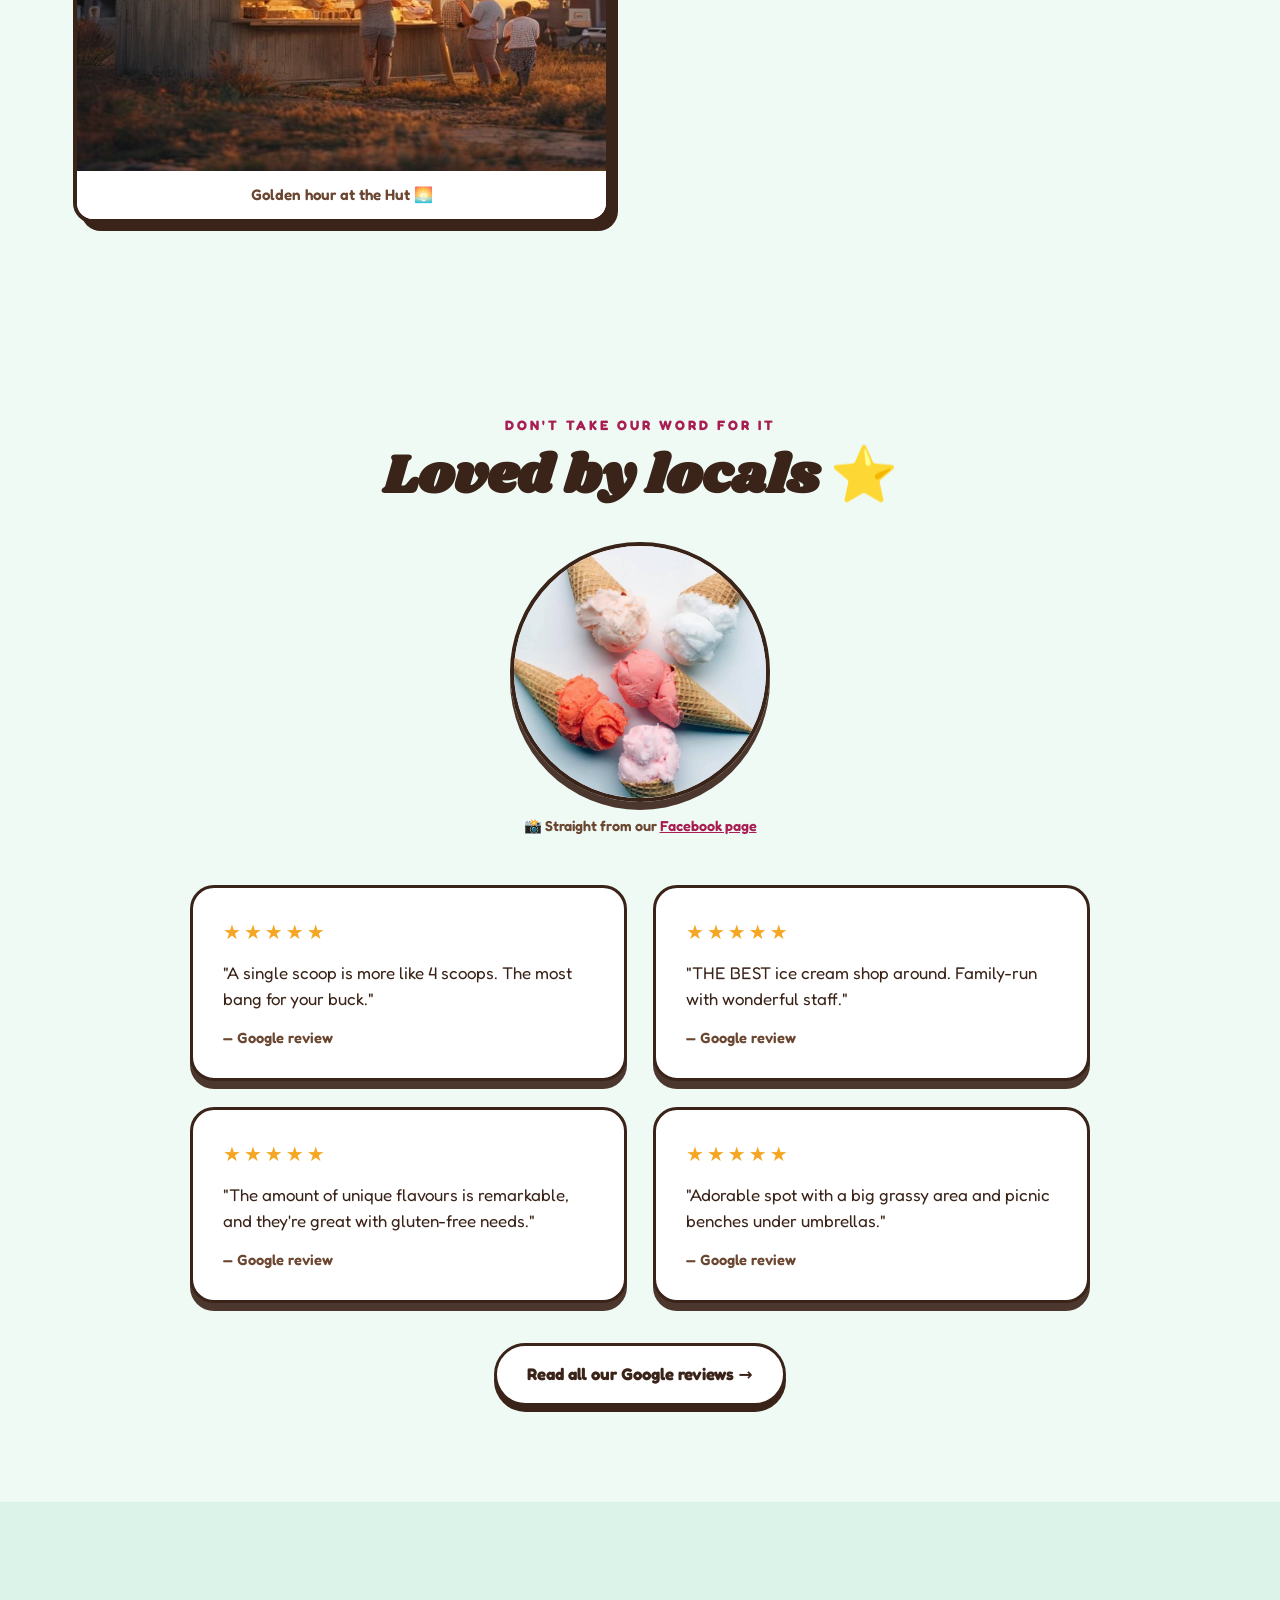
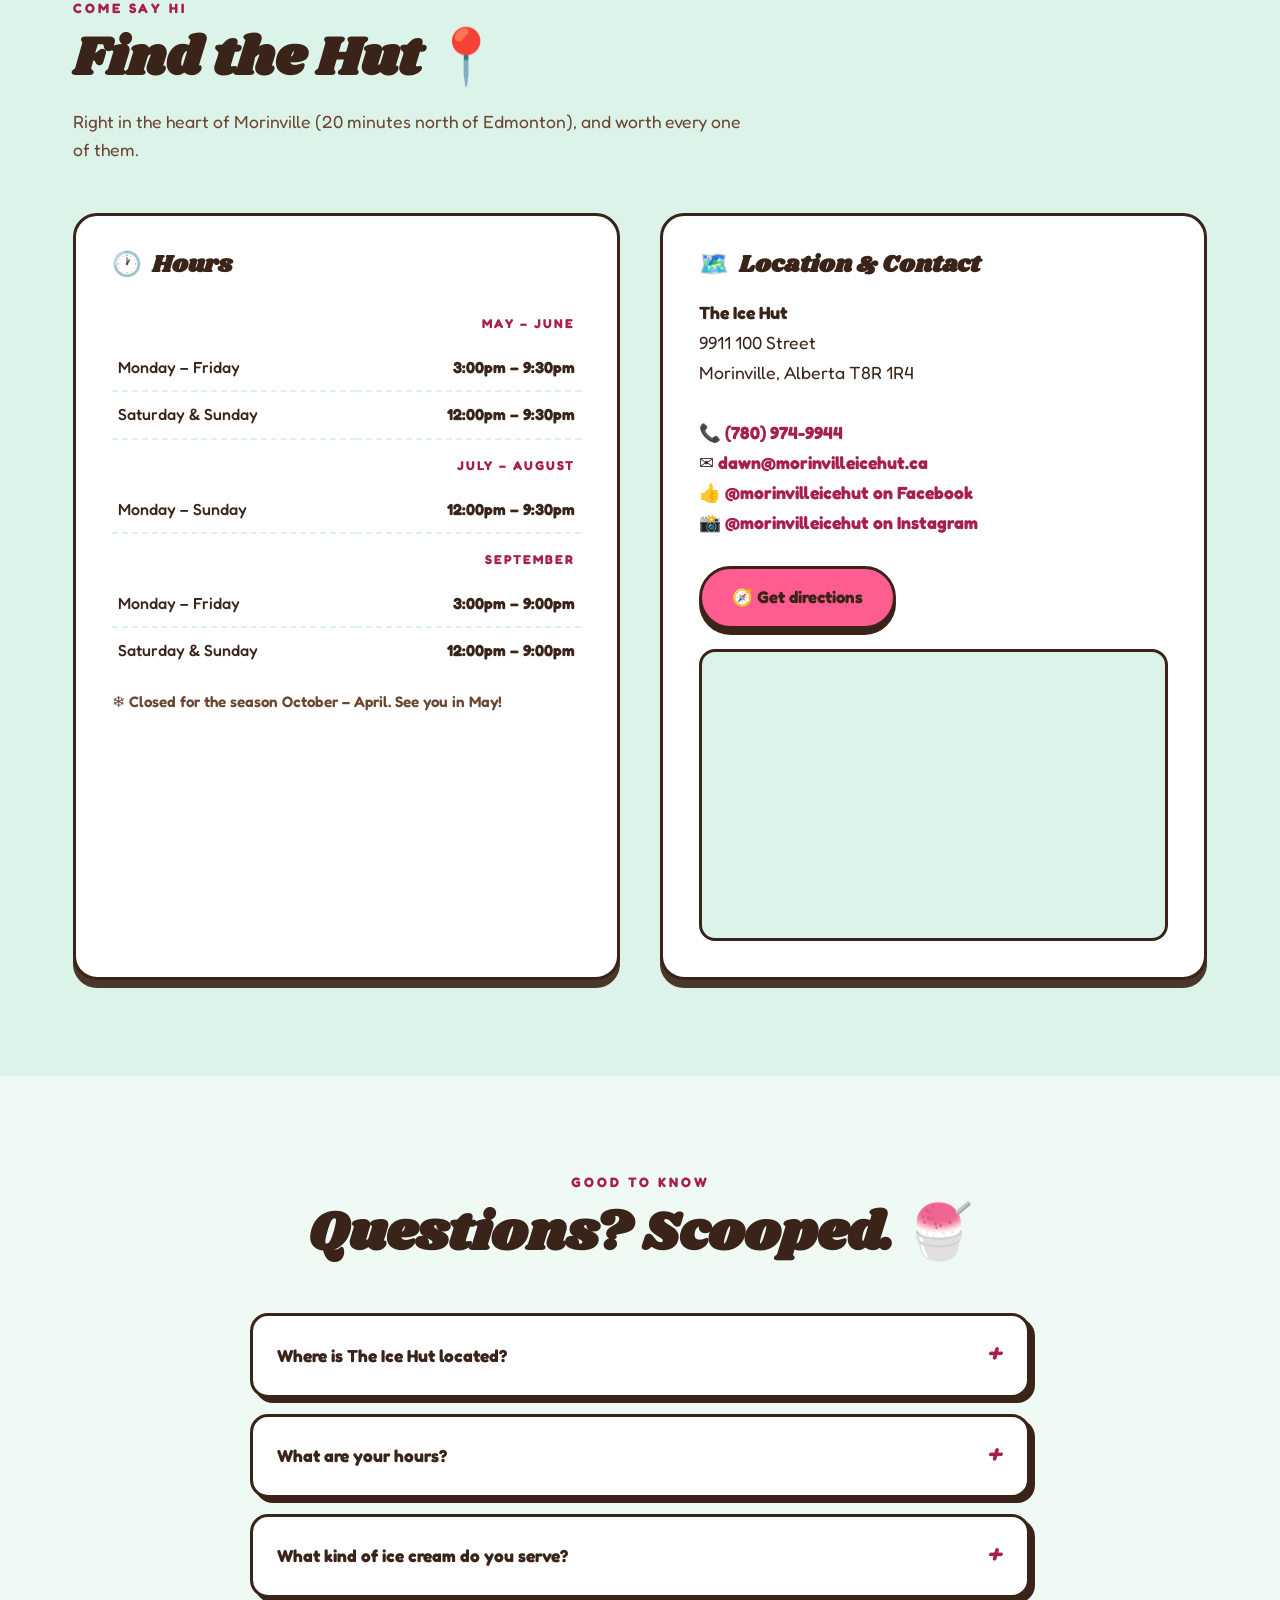
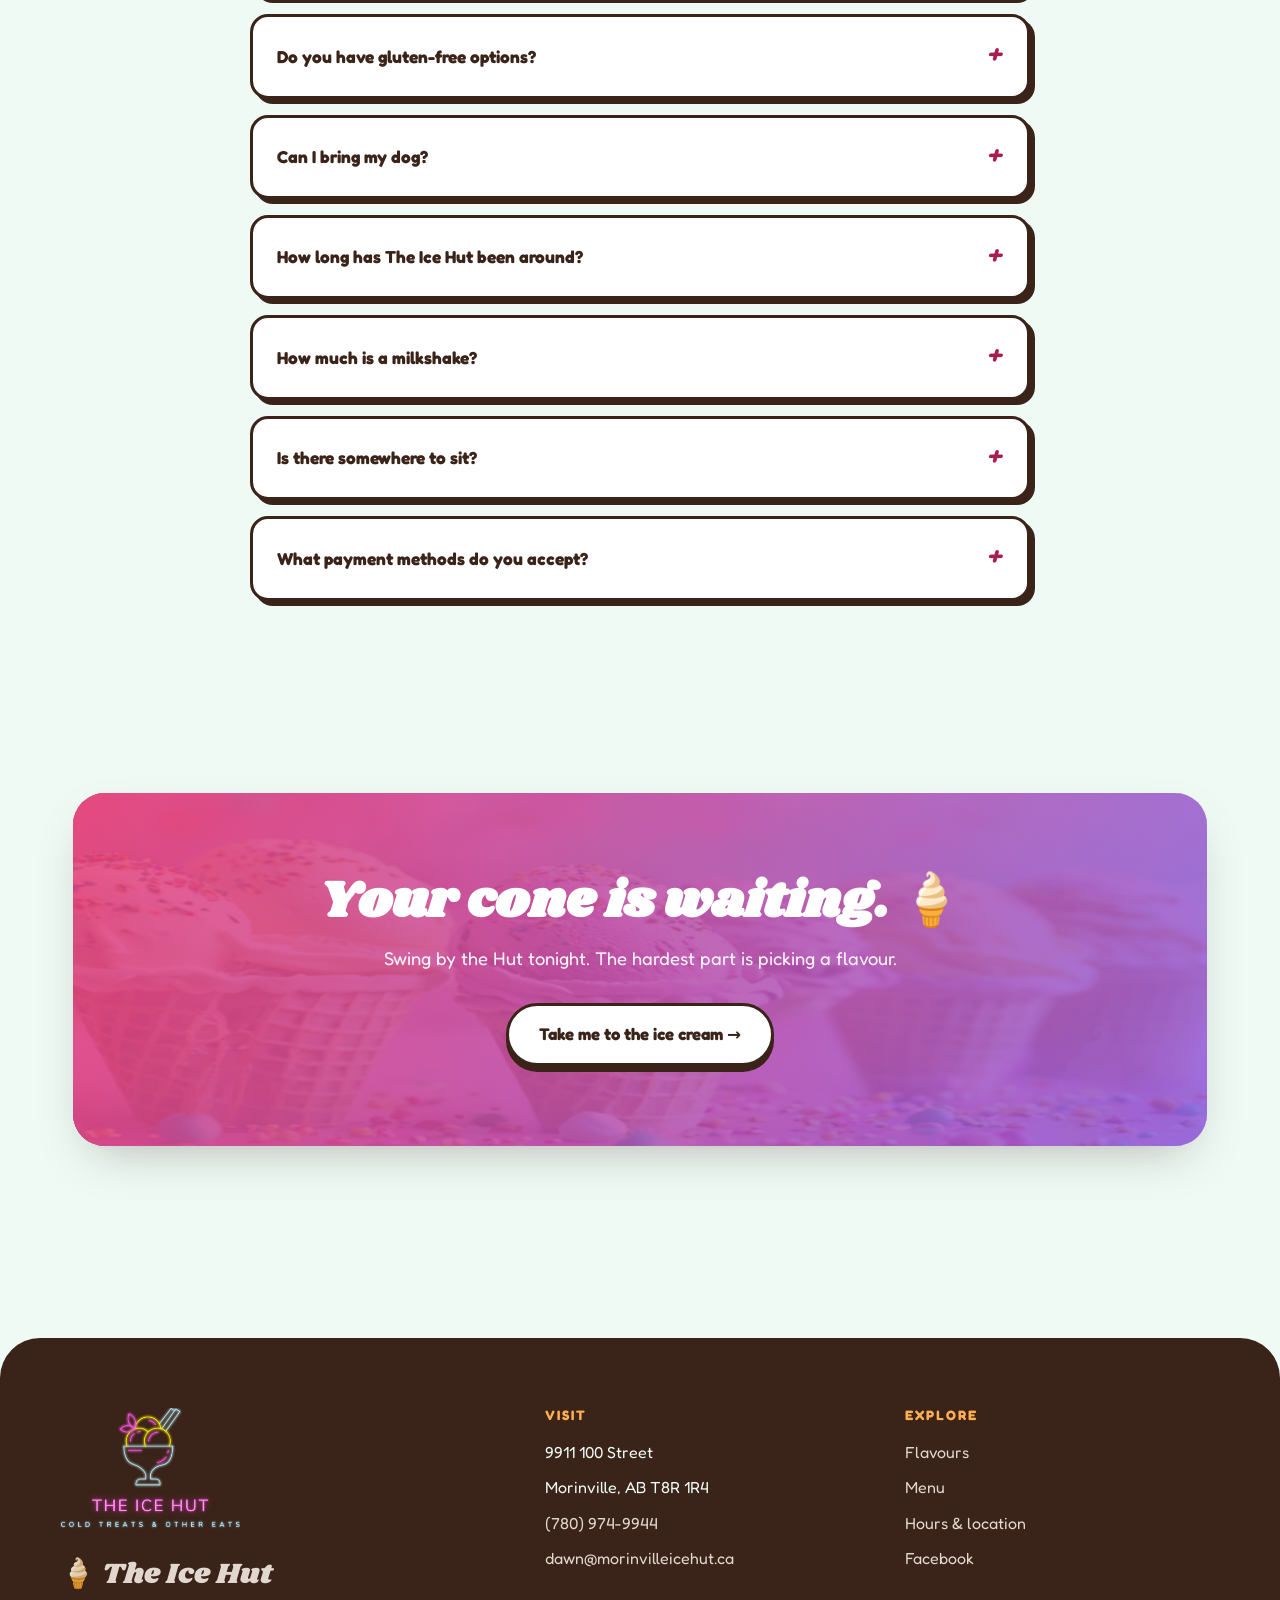
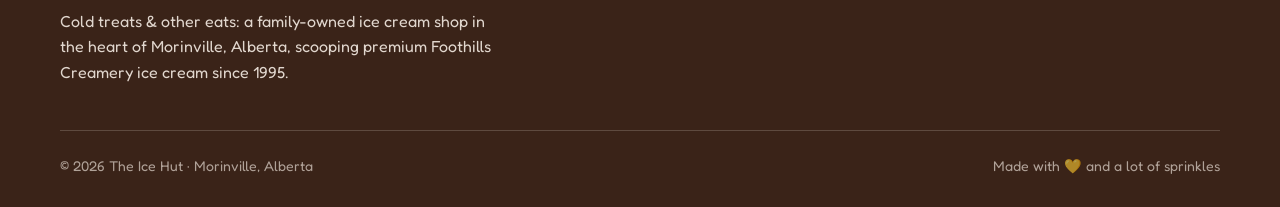
==== commit afa37a99: "Full SEO/AEO pass + one real, verified business photo SEO/AEO (answer-engine optimization): - Restru" ====
--- a/index.html
+++ b/index.html
@@ -22,6 +22,7 @@
   <meta property="og:image" content="https://morinvilleicehut.ca/og-image.png" />
   <meta property="og:image:width" content="1200" />
   <meta property="og:image:height" content="630" />
+  <meta property="og:image:alt" content="A towering triple-scoop ice cream cone from The Ice Hut" />
   <meta property="og:locale" content="en_CA" />
 
   <!-- Twitter -->
@@ -29,8 +30,13 @@
   <meta name="twitter:title" content="The Ice Hut: Morinville's Ice Cream Shop Since 1995" />
   <meta name="twitter:description" content="75+ flavours. Legendary scoops. Family-owned since 1995. Morinville, Alberta." />
   <meta name="twitter:image" content="https://morinvilleicehut.ca/og-image.png" />
-
-  <link rel="icon" href="data:image/svg+xml,%3Csvg xmlns='http://www.w3.org/2000/svg' viewBox='0 0 100 100'%3E%3Ctext y='.9em' font-size='90'%3E🍦%3C/text%3E%3C/svg%3E" />
+  <meta name="twitter:image:alt" content="A towering triple-scoop ice cream cone from The Ice Hut" />
+
+  <!-- Icons & PWA manifest (generated from the shop's real logo) -->
+  <link rel="icon" type="image/png" sizes="32x32" href="images/icon-32.png" />
+  <link rel="icon" type="image/png" sizes="16x16" href="images/icon-16.png" />
+  <link rel="apple-touch-icon" sizes="180x180" href="images/icon-180.png" />
+  <link rel="manifest" href="manifest.webmanifest" />
 
   <link rel="preload" as="image" href="images/hero.jpg" />
 
@@ -39,134 +45,234 @@
   <link rel="preconnect" href="https://fonts.gstatic.com" crossorigin />
   <link href="https://fonts.googleapis.com/css2?family=Shrikhand&family=Fredoka:wght@400;500;600;700&display=swap" rel="stylesheet" />
 
-  <!-- Structured data: IceCreamShop -->
+  <!-- Structured data: IceCreamShop + Menu + FAQPage + WebPage/Speakable, as one linked graph -->
   <script type="application/ld+json">
   {
     "@context": "https://schema.org",
-    "@type": "IceCreamShop",
-    "name": "The Ice Hut",
-    "alternateName": "Morinville Ice Hut",
-    "description": "Family-owned ice cream shop in Morinville, Alberta, serving premium Foothills Creamery ice cream since 1995. Known for 75+ flavours, generous scoops, milkshakes, ice cream nachos and Puppy Cones for dogs. Cold treats & other eats, May through September.",
-    "url": "https://morinvilleicehut.ca/",
-    "telephone": "+1-(780) 974-9944",
-    "email": "dawn@morinvilleicehut.ca",
-    "foundingDate": "1995",
-    "priceRange": "$",
-    "servesCuisine": "Ice Cream",
-    "currenciesAccepted": "CAD",
-    "image": "https://morinvilleicehut.ca/og-image.png",
-    "address": {
-      "@type": "PostalAddress",
-      "streetAddress": "9911 100 Street",
-      "addressLocality": "Morinville",
-      "addressRegion": "AB",
-      "postalCode": "T8R 1R4",
-      "addressCountry": "CA"
-    },
-    "geo": {
-      "@type": "GeoCoordinates",
-      "latitude": 53.7909,
-      "longitude": -113.6497
-    },
-    "openingHoursSpecification": [
+    "@graph": [
       {
-        "@type": "OpeningHoursSpecification",
-        "dayOfWeek": ["Monday", "Tuesday", "Wednesday", "Thursday", "Friday"],
-        "opens": "15:00",
-        "closes": "21:30",
-        "validFrom": "2026-05-01",
-        "validThrough": "2026-06-30"
+        "@type": "IceCreamShop",
+        "@id": "https://morinvilleicehut.ca/#business",
+        "name": "The Ice Hut",
+        "alternateName": "Morinville Ice Hut",
+        "slogan": "Cold Treats & Other Eats",
+        "description": "Family-owned ice cream shop in Morinville, Alberta, serving premium Foothills Creamery ice cream since 1995. Known for 75+ flavours, generous scoops, milkshakes, ice cream nachos and Puppy Cones for dogs. Cold treats & other eats, open seasonally May through September.",
+        "url": "https://morinvilleicehut.ca/",
+        "telephone": "+1-780-974-9944",
+        "email": "dawn@morinvilleicehut.ca",
+        "foundingDate": "1995",
+        "priceRange": "$",
+        "servesCuisine": "Ice Cream",
+        "currenciesAccepted": "CAD",
+        "paymentAccepted": "Cash, Credit Card, Debit Card",
+        "publicAccess": true,
+        "isAccessibleForFree": false,
+        "smokingAllowed": false,
+        "petsAllowed": true,
+        "image": [
+          "https://morinvilleicehut.ca/og-image.png",
+          "https://morinvilleicehut.ca/images/hero.jpg",
+          "https://morinvilleicehut.ca/images/real-fb-cones.jpg"
+        ],
+        "logo": "https://morinvilleicehut.ca/images/logo.png",
+        "address": {
+          "@type": "PostalAddress",
+          "streetAddress": "9911 100 Street",
+          "addressLocality": "Morinville",
+          "addressRegion": "AB",
+          "postalCode": "T8R 1R4",
+          "addressCountry": "CA"
+        },
+        "geo": {
+          "@type": "GeoCoordinates",
+          "latitude": 53.7909,
+          "longitude": -113.6497
+        },
+        "hasMap": "https://www.google.com/maps/search/?api=1&query=The+Ice+Hut+9911+100+Street+Morinville+AB",
+        "areaServed": {
+          "@type": "GeoCircle",
+          "geoMidpoint": { "@type": "GeoCoordinates", "latitude": 53.7909, "longitude": -113.6497 },
+          "geoRadius": "40000"
+        },
+        "openingHoursSpecification": [
+          {
+            "@type": "OpeningHoursSpecification",
+            "dayOfWeek": ["Monday", "Tuesday", "Wednesday", "Thursday", "Friday"],
+            "opens": "15:00",
+            "closes": "21:30",
+            "validFrom": "2026-05-01",
+            "validThrough": "2026-06-30"
+          },
+          {
+            "@type": "OpeningHoursSpecification",
+            "dayOfWeek": ["Saturday", "Sunday"],
+            "opens": "12:00",
+            "closes": "21:30",
+            "validFrom": "2026-05-01",
+            "validThrough": "2026-06-30"
+          },
+          {
+            "@type": "OpeningHoursSpecification",
+            "dayOfWeek": ["Monday", "Tuesday", "Wednesday", "Thursday", "Friday", "Saturday", "Sunday"],
+            "opens": "12:00",
+            "closes": "21:30",
+            "validFrom": "2026-07-01",
+            "validThrough": "2026-08-31"
+          },
+          {
+            "@type": "OpeningHoursSpecification",
+            "dayOfWeek": ["Monday", "Tuesday", "Wednesday", "Thursday", "Friday"],
+            "opens": "15:00",
+            "closes": "21:00",
+            "validFrom": "2026-09-01",
+            "validThrough": "2026-09-30"
+          },
+          {
+            "@type": "OpeningHoursSpecification",
+            "dayOfWeek": ["Saturday", "Sunday"],
+            "opens": "12:00",
+            "closes": "21:00",
+            "validFrom": "2026-09-01",
+            "validThrough": "2026-09-30"
+          }
+        ],
+        "sameAs": [
+          "https://www.facebook.com/morinvilleicehut/",
+          "https://www.instagram.com/morinvilleicehut/"
+        ],
+        "hasMenu": { "@id": "https://morinvilleicehut.ca/#menu" }
       },
       {
-        "@type": "OpeningHoursSpecification",
-        "dayOfWeek": ["Saturday", "Sunday"],
-        "opens": "12:00",
-        "closes": "21:30",
-        "validFrom": "2026-05-01",
-        "validThrough": "2026-06-30"
+        "@type": "Menu",
+        "@id": "https://morinvilleicehut.ca/#menu",
+        "name": "The Ice Hut Menu",
+        "inLanguage": "en-CA",
+        "hasMenuSection": [
+          {
+            "@type": "MenuSection",
+            "name": "Sizes & Pricing",
+            "description": "Regular cone or paper bowl included in scoop pricing. Prices before GST.",
+            "hasMenuItem": [
+              { "@type": "MenuItem", "name": "Puppy Cone", "description": "A small plain cone made just for dogs.", "offers": { "@type": "Offer", "price": "2.25", "priceCurrency": "CAD" } },
+              { "@type": "MenuItem", "name": "Kids Single", "description": "One scoop, kid-sized.", "offers": { "@type": "Offer", "price": "4.50", "priceCurrency": "CAD" } },
+              { "@type": "MenuItem", "name": "Kids Double", "description": "Two scoops, kid-sized.", "offers": { "@type": "Offer", "price": "5.50", "priceCurrency": "CAD" } },
+              { "@type": "MenuItem", "name": "Single", "description": "One generous scoop, any flavour.", "offers": { "@type": "Offer", "price": "6.50", "priceCurrency": "CAD" } },
+              { "@type": "MenuItem", "name": "Double", "description": "Two generous scoops.", "offers": { "@type": "Offer", "price": "7.50", "priceCurrency": "CAD" } },
+              { "@type": "MenuItem", "name": "Giant", "description": "Three scoops, three flavours.", "offers": { "@type": "Offer", "price": "9.00", "priceCurrency": "CAD" } },
+              { "@type": "MenuItem", "name": "Waffle or Gluten-Free Cone Upgrade", "description": "Upgrade any size to a waffle cone or a gluten-free cone.", "offers": { "@type": "Offer", "price": "1.50", "priceCurrency": "CAD" }, "suitableForDiet": "https://schema.org/GlutenFreeDiet" }
+            ]
+          },
+          {
+            "@type": "MenuSection",
+            "name": "Other Eats",
+            "hasMenuItem": [
+              { "@type": "MenuItem", "name": "Ice Cream Nachos", "description": "A shareable plate of ice cream loaded with toppings.", "offers": { "@type": "Offer", "price": "9.75", "priceCurrency": "CAD" } },
+              { "@type": "MenuItem", "name": "Ice Cream Float", "offers": { "@type": "Offer", "price": "8.50", "priceCurrency": "CAD" } },
+              { "@type": "MenuItem", "name": "Milkshake 24oz", "offers": { "@type": "Offer", "price": "9.00", "priceCurrency": "CAD" } },
+              { "@type": "MenuItem", "name": "Milkshake 32oz", "offers": { "@type": "Offer", "price": "11.00", "priceCurrency": "CAD" } },
+              { "@type": "MenuItem", "name": "Sprinkles", "offers": { "@type": "Offer", "price": "0.50", "priceCurrency": "CAD" } },
+              { "@type": "MenuItem", "name": "Crumble Topping", "offers": { "@type": "Offer", "price": "1.00", "priceCurrency": "CAD" } }
+            ]
+          },
+          {
+            "@type": "MenuSection",
+            "name": "Drinks",
+            "hasMenuItem": [
+              { "@type": "MenuItem", "name": "Water", "offers": { "@type": "Offer", "price": "2.00", "priceCurrency": "CAD" } },
+              { "@type": "MenuItem", "name": "Bottled Pop", "description": "Berry Lemonade, Coke, Cream Soda, Orange Cream, Rootbeer, Strawberry Lime, Iced Tea, or Lemonade.", "offers": { "@type": "Offer", "price": "3.00", "priceCurrency": "CAD" } }
+            ]
+          },
+          {
+            "@type": "MenuSection",
+            "name": "Featured Flavours",
+            "description": "A sample of 75+ rotating flavours; price follows the size ordered, not the flavour.",
+            "hasMenuItem": [
+              { "@type": "MenuItem", "name": "Chocolate Peanut Butter", "description": "Rich chocolate ice cream with a thick peanut butter marble." },
+              { "@type": "MenuItem", "name": "New York Cherry Cheesecake", "description": "Cheesecake ice cream with cherry swirls and cinnamon graham chunks." },
+              { "@type": "MenuItem", "name": "Sea Salt Caramel Fudge", "description": "Vanilla loaded with fudge chunks and a salty caramel swirl." },
+              { "@type": "MenuItem", "name": "Tiger", "description": "Orange ice cream with bold black licorice stripes.", "suitableForDiet": "https://schema.org/GlutenFreeDiet" },
+              { "@type": "MenuItem", "name": "All Canadian Moose", "description": "Vanilla with chocolate marble and peanut butter cups." },
+              { "@type": "MenuItem", "name": "Mint Chocolate Chip", "description": "Bright green mint packed with chocolate chips." },
+              { "@type": "MenuItem", "name": "Bubble Gum", "description": "Blue bubble gum ice cream with real gumball pieces." },
+              { "@type": "MenuItem", "name": "Cotton Candy", "description": "Pink cotton candy swirled with blue marshmallow ribbon." },
+              { "@type": "MenuItem", "name": "Haskap Prairie Berry", "description": "Vanilla ice cream blended with locally grown Haskap berries." },
+              { "@type": "MenuItem", "name": "Saskatoon Pie", "description": "Old-fashioned Saskatoon berry ice cream with real berries and graham crunch." }
+            ]
+          }
+        ]
       },
       {
-        "@type": "OpeningHoursSpecification",
-        "dayOfWeek": ["Monday", "Tuesday", "Wednesday", "Thursday", "Friday", "Saturday", "Sunday"],
-        "opens": "12:00",
-        "closes": "21:30",
-        "validFrom": "2026-07-01",
-        "validThrough": "2026-08-31"
+        "@type": "FAQPage",
+        "@id": "https://morinvilleicehut.ca/#faq",
+        "mainEntity": [
+          {
+            "@type": "Question",
+            "name": "Where is The Ice Hut located?",
+            "acceptedAnswer": { "@type": "Answer", "text": "The Ice Hut is at 9911 100 Street, Morinville, Alberta, T8R 1R4, right in the heart of town (about 20 minutes north of Edmonton)." }
+          },
+          {
+            "@type": "Question",
+            "name": "What are The Ice Hut's hours?",
+            "acceptedAnswer": { "@type": "Answer", "text": "We scoop May through September. May–June: Monday–Friday 3:00pm–9:30pm, weekends 12:00pm–9:30pm. July–August: every day 12:00pm–9:30pm. September: Monday–Friday 3:00pm–9:00pm, weekends 12:00pm–9:00pm. Closed October–April." }
+          },
+          {
+            "@type": "Question",
+            "name": "What kind of ice cream does The Ice Hut serve?",
+            "acceptedAnswer": { "@type": "Answer", "text": "We scoop premium Foothills Creamery ice cream, an Alberta favourite, with 75+ rotating flavours: from classics like Chocolate and Tiger to Sea Salt Caramel Fudge and New York Cherry Cheesecake." }
+          },
+          {
+            "@type": "Question",
+            "name": "Does The Ice Hut have gluten-free options?",
+            "acceptedAnswer": { "@type": "Answer", "text": "Yes! The flavour board flags no-nuts, no-gluten, no-eggs, no-lactose and no-dairy options, there are sorbets and no-sugar-added flavours, and gluten-free cones are available for $1.50." }
+          },
+          {
+            "@type": "Question",
+            "name": "Can I bring my dog to The Ice Hut?",
+            "acceptedAnswer": { "@type": "Answer", "text": "Absolutely, four-legged friends are welcome, and we serve a Puppy Cone made just for them for $2.25." }
+          },
+          {
+            "@type": "Question",
+            "name": "How long has The Ice Hut been open?",
+            "acceptedAnswer": { "@type": "Answer", "text": "The Ice Hut has been family-owned and scooping in Morinville since 1995, over three decades of summers." }
+          },
+          {
+            "@type": "Question",
+            "name": "How much is a milkshake at The Ice Hut?",
+            "acceptedAnswer": { "@type": "Answer", "text": "Milkshakes are $9.00 for 24oz or $11.00 for 32oz, in any flavour." }
+          },
+          {
+            "@type": "Question",
+            "name": "Does The Ice Hut have outdoor seating?",
+            "acceptedAnswer": { "@type": "Answer", "text": "Yes, there's a grassy area with picnic benches right at the Hut, perfect for enjoying a cone outside on a summer evening." }
+          },
+          {
+            "@type": "Question",
+            "name": "What payment methods does The Ice Hut accept?",
+            "acceptedAnswer": { "@type": "Answer", "text": "The Ice Hut accepts cash, credit card, and debit card." }
+          }
+        ]
       },
       {
-        "@type": "OpeningHoursSpecification",
-        "dayOfWeek": ["Monday", "Tuesday", "Wednesday", "Thursday", "Friday"],
-        "opens": "15:00",
-        "closes": "21:00",
-        "validFrom": "2026-09-01",
-        "validThrough": "2026-09-30"
-      },
-      {
-        "@type": "OpeningHoursSpecification",
-        "dayOfWeek": ["Saturday", "Sunday"],
-        "opens": "12:00",
-        "closes": "21:00",
-        "validFrom": "2026-09-01",
-        "validThrough": "2026-09-30"
-      }
-    ],
-    "sameAs": ["https://www.facebook.com/morinvilleicehut/"]
-  }
-  </script>
-
-  <!-- Structured data: FAQ -->
-  <script type="application/ld+json">
-  {
-    "@context": "https://schema.org",
-    "@type": "FAQPage",
-    "mainEntity": [
-      {
-        "@type": "Question",
-        "name": "Where is The Ice Hut located?",
-        "acceptedAnswer": {
-          "@type": "Answer",
-          "text": "The Ice Hut is at 9911 100 Street, Morinville, Alberta, T8R 1R4, right in the heart of town (about 20 minutes north of Edmonton)."
+        "@type": "WebPage",
+        "@id": "https://morinvilleicehut.ca/#webpage",
+        "url": "https://morinvilleicehut.ca/",
+        "name": "The Ice Hut | Ice Cream Shop in Morinville, Alberta, Family-Owned Since 1995",
+        "isPartOf": { "@id": "https://morinvilleicehut.ca/#website" },
+        "about": { "@id": "https://morinvilleicehut.ca/#business" },
+        "inLanguage": "en-CA",
+        "dateModified": "2026-07-25",
+        "speakable": {
+          "@type": "SpeakableSpecification",
+          "cssSelector": [".hero-sub", "#faq", "#visit"]
         }
       },
       {
-        "@type": "Question",
-        "name": "What are The Ice Hut's hours?",
-        "acceptedAnswer": {
-          "@type": "Answer",
-          "text": "We scoop May through September. May–June: Monday–Friday 3:00pm–9:30pm, weekends 12:00pm–9:30pm. July–August: every day 12:00pm–9:30pm. September: Monday–Friday 3:00pm–9:00pm, weekends 12:00pm–9:00pm. Closed October–April."
-        }
-      },
-      {
-        "@type": "Question",
-        "name": "What kind of ice cream does The Ice Hut serve?",
-        "acceptedAnswer": {
-          "@type": "Answer",
-          "text": "We scoop premium Foothills Creamery ice cream, an Alberta favourite, with 75+ rotating flavours: from classics like Chocolate and Tiger to Sea Salt Caramel Fudge and New York Cherry Cheesecake."
-        }
-      },
-      {
-        "@type": "Question",
-        "name": "Does The Ice Hut have gluten-free options?",
-        "acceptedAnswer": {
-          "@type": "Answer",
-          "text": "Yes! The flavour board flags no-nuts, no-gluten, no-eggs, no-lactose and no-dairy options, there are sorbets and no-sugar-added flavours, and gluten-free cones are available for $1.50."
-        }
-      },
-      {
-        "@type": "Question",
-        "name": "Can I bring my dog to The Ice Hut?",
-        "acceptedAnswer": {
-          "@type": "Answer",
-          "text": "Absolutely, four-legged friends are welcome, and we serve a Puppy Cone made just for them for $2.25."
-        }
-      },
-      {
-        "@type": "Question",
-        "name": "How long has The Ice Hut been open?",
-        "acceptedAnswer": {
-          "@type": "Answer",
-          "text": "The Ice Hut has been family-owned and scooping in Morinville since 1995, over three decades of summers."
-        }
+        "@type": "WebSite",
+        "@id": "https://morinvilleicehut.ca/#website",
+        "url": "https://morinvilleicehut.ca/",
+        "name": "The Ice Hut",
+        "publisher": { "@id": "https://morinvilleicehut.ca/#business" },
+        "inLanguage": "en-CA"
       }
     ]
   }
@@ -617,6 +723,20 @@
     .story-points strong { display: block; font-size: 1.05rem; }
     .story-points span.desc { color: var(--choc-soft); font-size: 0.95rem; }
 
+    .social-photo { width: min(260px, 60%); margin: 34px auto 0; }
+    .social-photo-frame {
+      border: 4px solid var(--choc); border-radius: 50%;
+      overflow: hidden; box-shadow: var(--shadow-pop);
+      transition: transform 0.35s var(--ease-bounce);
+    }
+    .social-photo-frame:hover { transform: scale(1.04) rotate(-2deg); }
+    .social-photo-frame img { display: block; width: 100%; height: 100%; object-fit: cover; aspect-ratio: 1; }
+    .social-photo figcaption {
+      margin-top: 12px; text-align: center;
+      font-size: 0.9rem; font-weight: 600; color: var(--choc-soft);
+    }
+    .social-photo figcaption a { color: var(--pink-deep); }
+
     /* ============ Reviews ============ */
     .reviews-grid {
       display: grid; grid-template-columns: repeat(2, 1fr); gap: 26px;
@@ -663,6 +783,11 @@
     .address-lines a { color: var(--pink-deep); font-weight: 700; text-decoration: none; }
     .address-lines a:hover { text-decoration: underline; }
     .visit-card .btn { margin-top: 6px; }
+    .map-embed {
+      margin-top: 20px; border-radius: 16px; overflow: hidden;
+      border: 3px solid var(--choc); aspect-ratio: 16 / 10; background: var(--cream-2);
+    }
+    .map-embed iframe { width: 100%; height: 100%; border: 0; display: block; }
 
     /* ============ FAQ ============ */
     .faq-list { max-width: 780px; margin: 48px auto 0; display: grid; gap: 16px; }
@@ -1224,6 +1349,14 @@
           <p class="section-kicker">Don't take our word for it</p>
           <h2 class="section-title" id="reviews-title">Loved by locals ⭐</h2>
         </div>
+
+        <figure class="social-photo reveal">
+          <div class="social-photo-frame">
+            <img src="images/real-fb-cones.jpg" alt="Five colourful ice cream scoops in waffle cones, shared on The Ice Hut's Facebook page" width="800" height="750" loading="lazy" onerror="this.closest('figure').remove()" />
+          </div>
+          <figcaption>📸 Straight from our <a href="https://www.facebook.com/morinvilleicehut/" target="_blank" rel="noopener">Facebook page</a></figcaption>
+        </figure>
+
         <div class="reviews-grid reveal-stagger">
           <blockquote class="review-card">
             <div class="review-stars" aria-label="5 stars">★★★★★</div>
@@ -1286,9 +1419,16 @@
               Morinville, Alberta T8R 1R4<br /><br />
               📞 <a href="tel:+17809749944">(780) 974-9944</a><br />
               ✉️ <a href="mailto:dawn@morinvilleicehut.ca">dawn@morinvilleicehut.ca</a><br />
-              👍 <a href="https://www.facebook.com/morinvilleicehut/" rel="noopener" target="_blank">@morinvilleicehut on Facebook</a>
+              👍 <a href="https://www.facebook.com/morinvilleicehut/" rel="noopener" target="_blank">@morinvilleicehut on Facebook</a><br />
+              📸 <a href="https://www.instagram.com/morinvilleicehut/" rel="noopener" target="_blank">@morinvilleicehut on Instagram</a>
             </address>
             <a class="btn btn-primary" href="https://maps.google.com/?q=The+Ice+Hut,+9911+100+Street,+Morinville,+AB" target="_blank" rel="noopener">🧭 Get directions</a>
+            <div class="map-embed">
+              <iframe
+                src="https://maps.google.com/maps?q=The%20Ice%20Hut%2C9911%20100%20Street%2CMorinville%2CAB%20T8R%201R4&amp;output=embed"
+                title="Map showing The Ice Hut at 9911 100 Street, Morinville, Alberta"
+                loading="lazy" referrerpolicy="no-referrer-when-downgrade"></iframe>
+            </div>
           </div>
         </div>
       </div>
@@ -1326,6 +1466,18 @@
           <details>
             <summary>How long has The Ice Hut been around?</summary>
             <p>We've been family-owned and scooping in Morinville since 1995, over three decades of summers and counting.</p>
+          </details>
+          <details>
+            <summary>How much is a milkshake?</summary>
+            <p>Milkshakes are $9.00 for 24oz or $11.00 for 32oz, in any flavour you like.</p>
+          </details>
+          <details>
+            <summary>Is there somewhere to sit?</summary>
+            <p>Yes, there's a grassy area with picnic benches right at the Hut, perfect for enjoying a cone outside on a summer evening.</p>
+          </details>
+          <details>
+            <summary>What payment methods do you accept?</summary>
+            <p>We accept cash, credit card, and debit card.</p>
           </details>
         </div>
       </div>
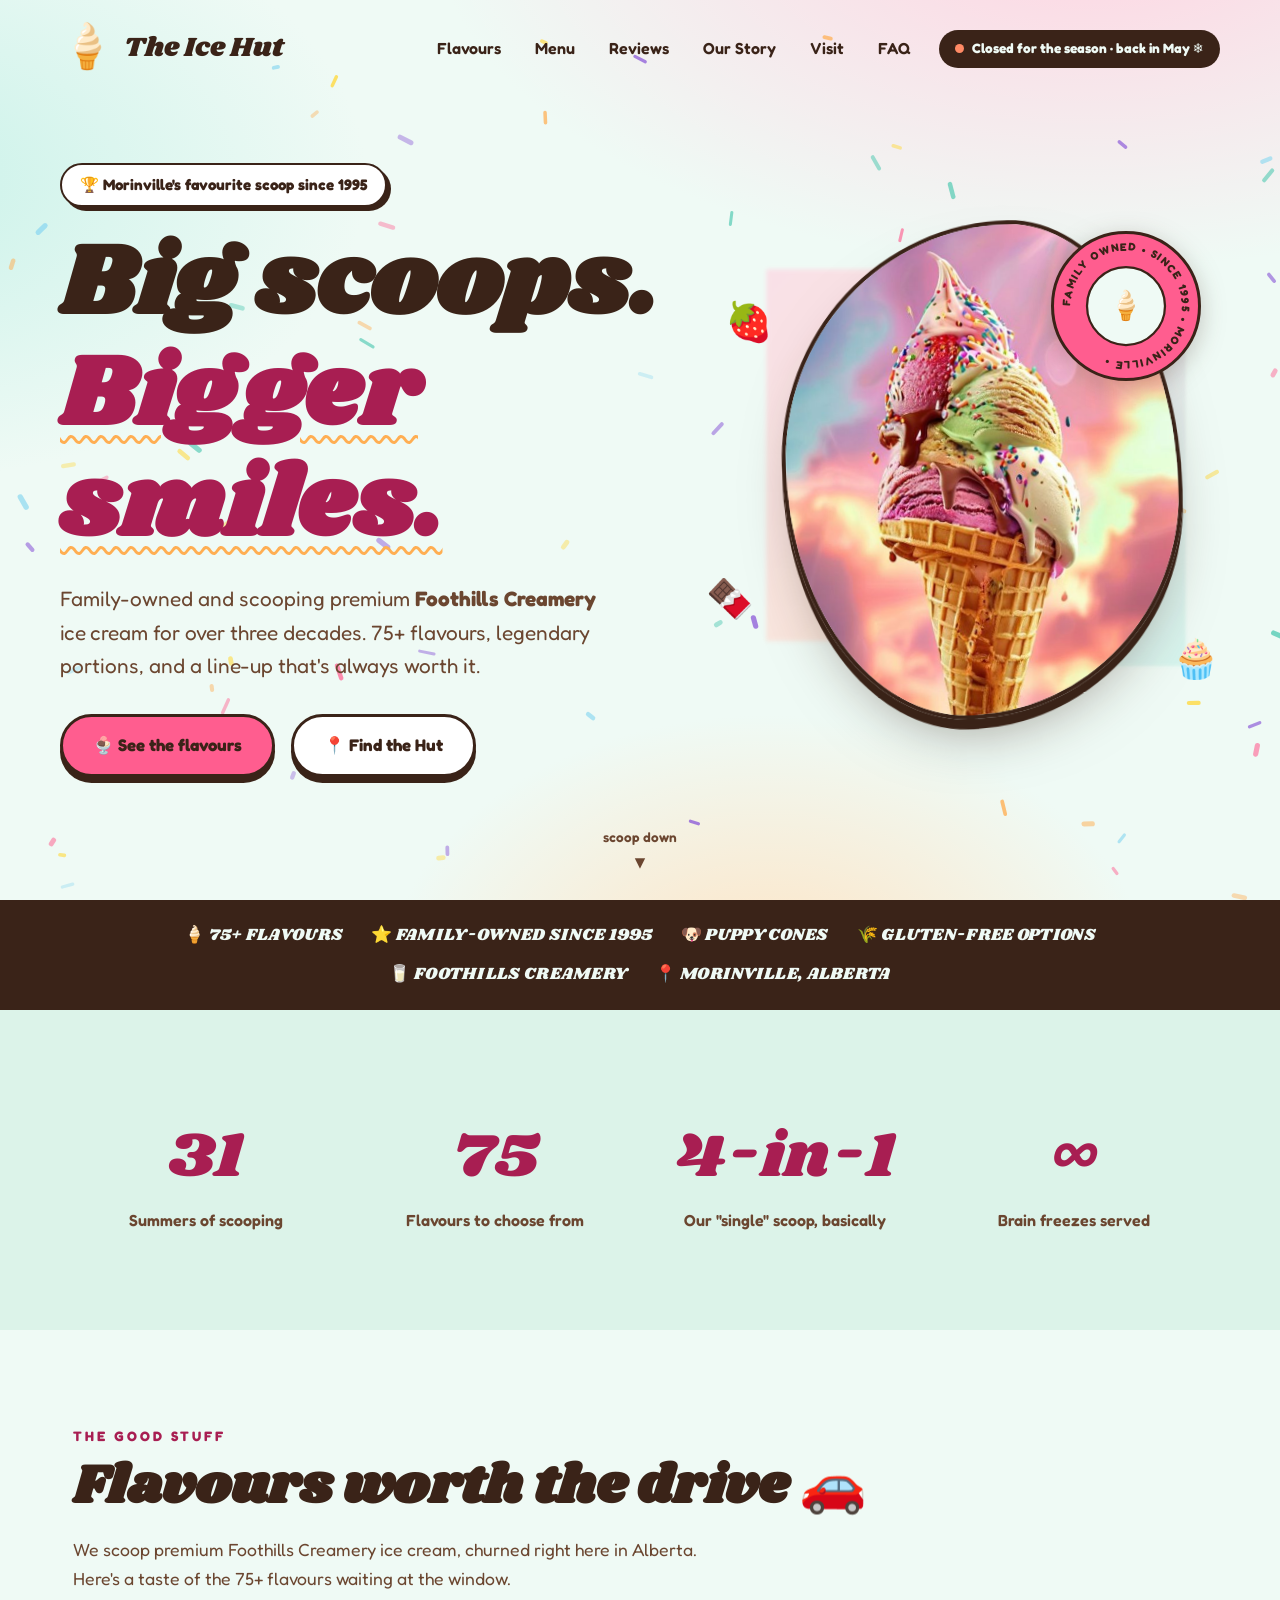
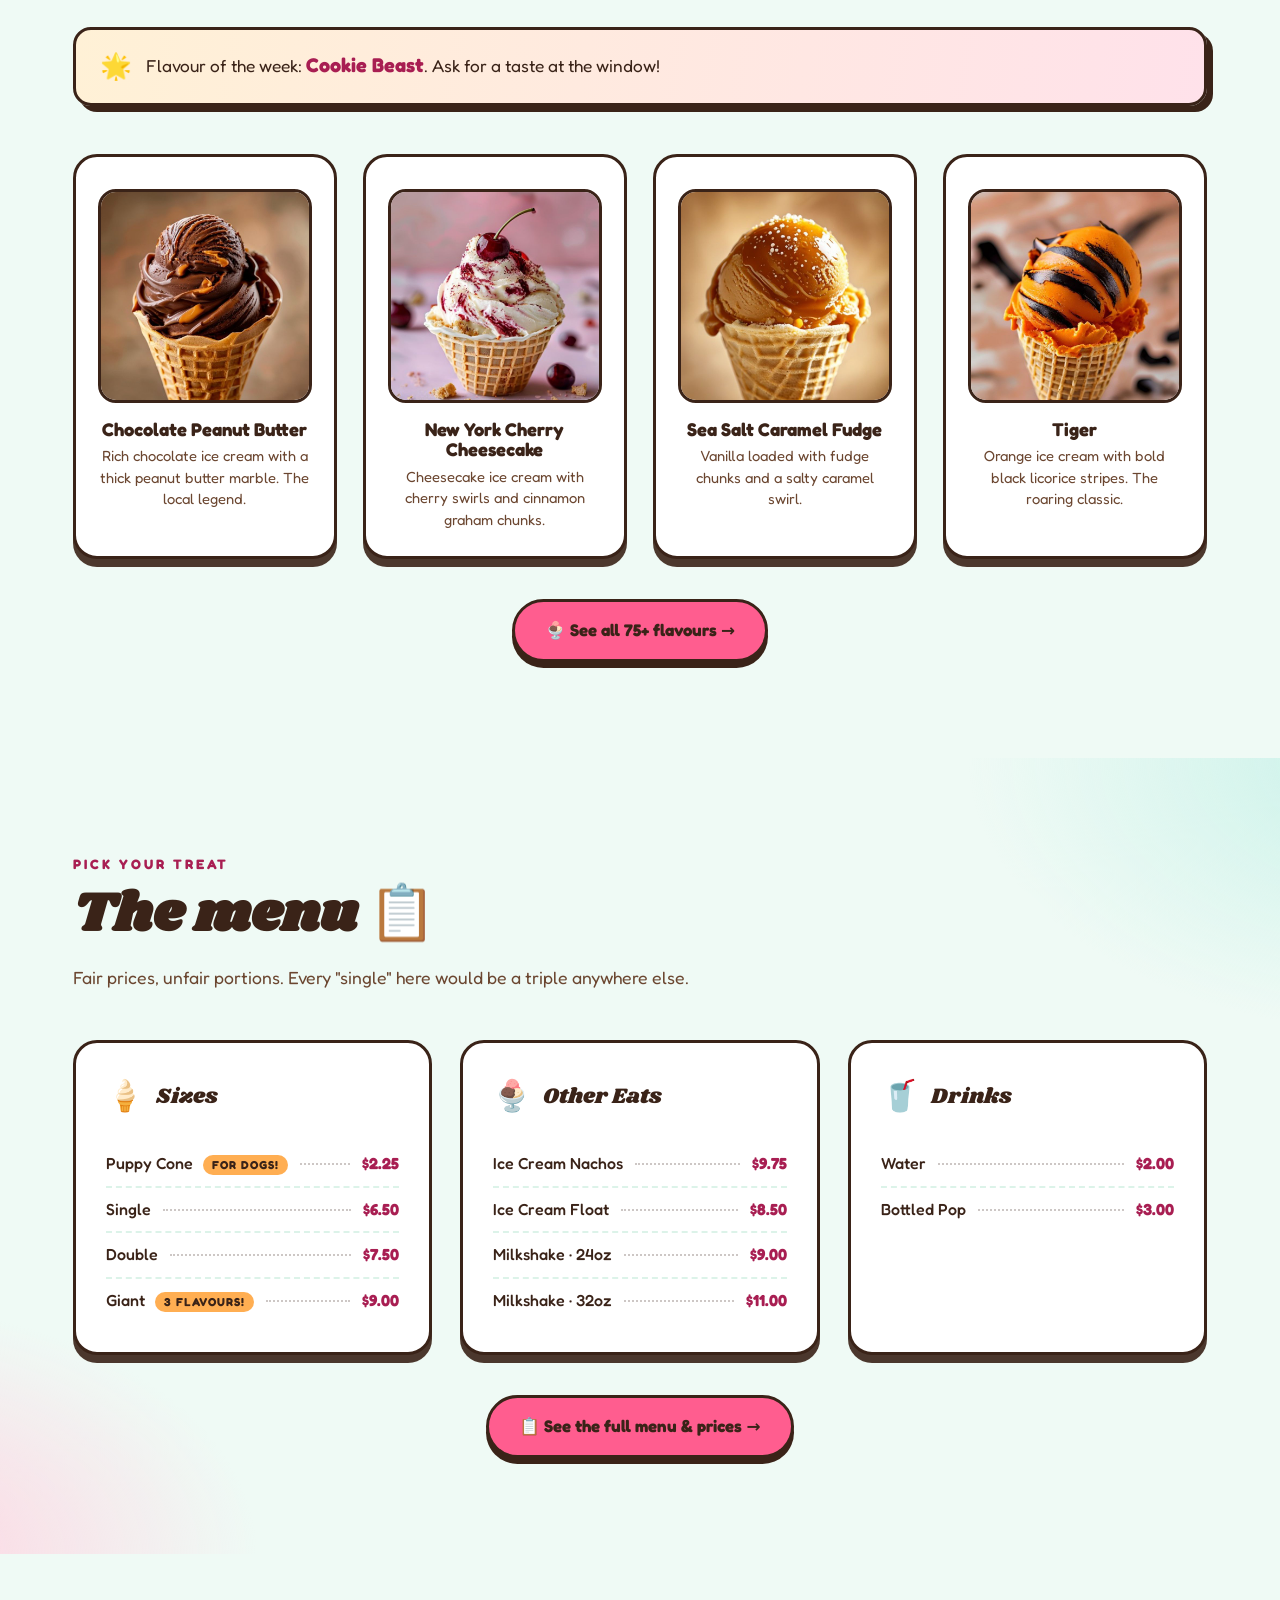
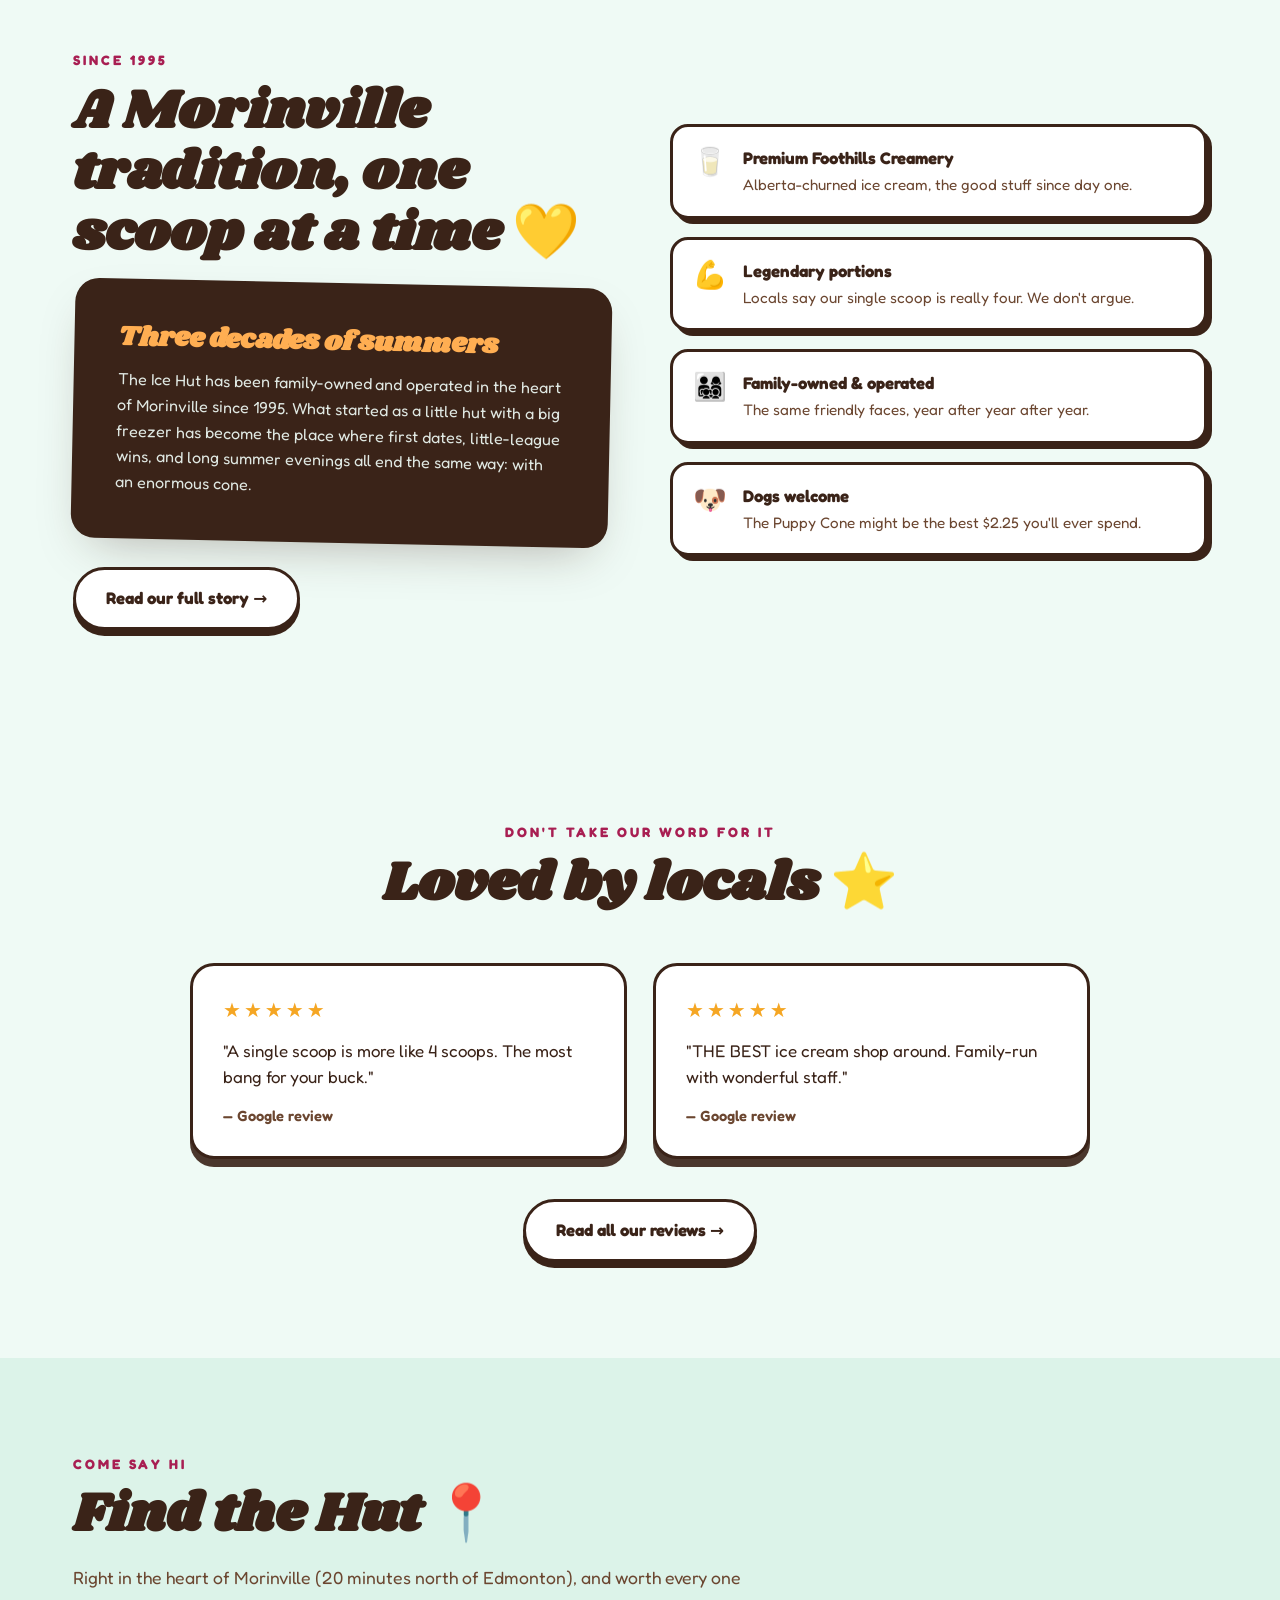
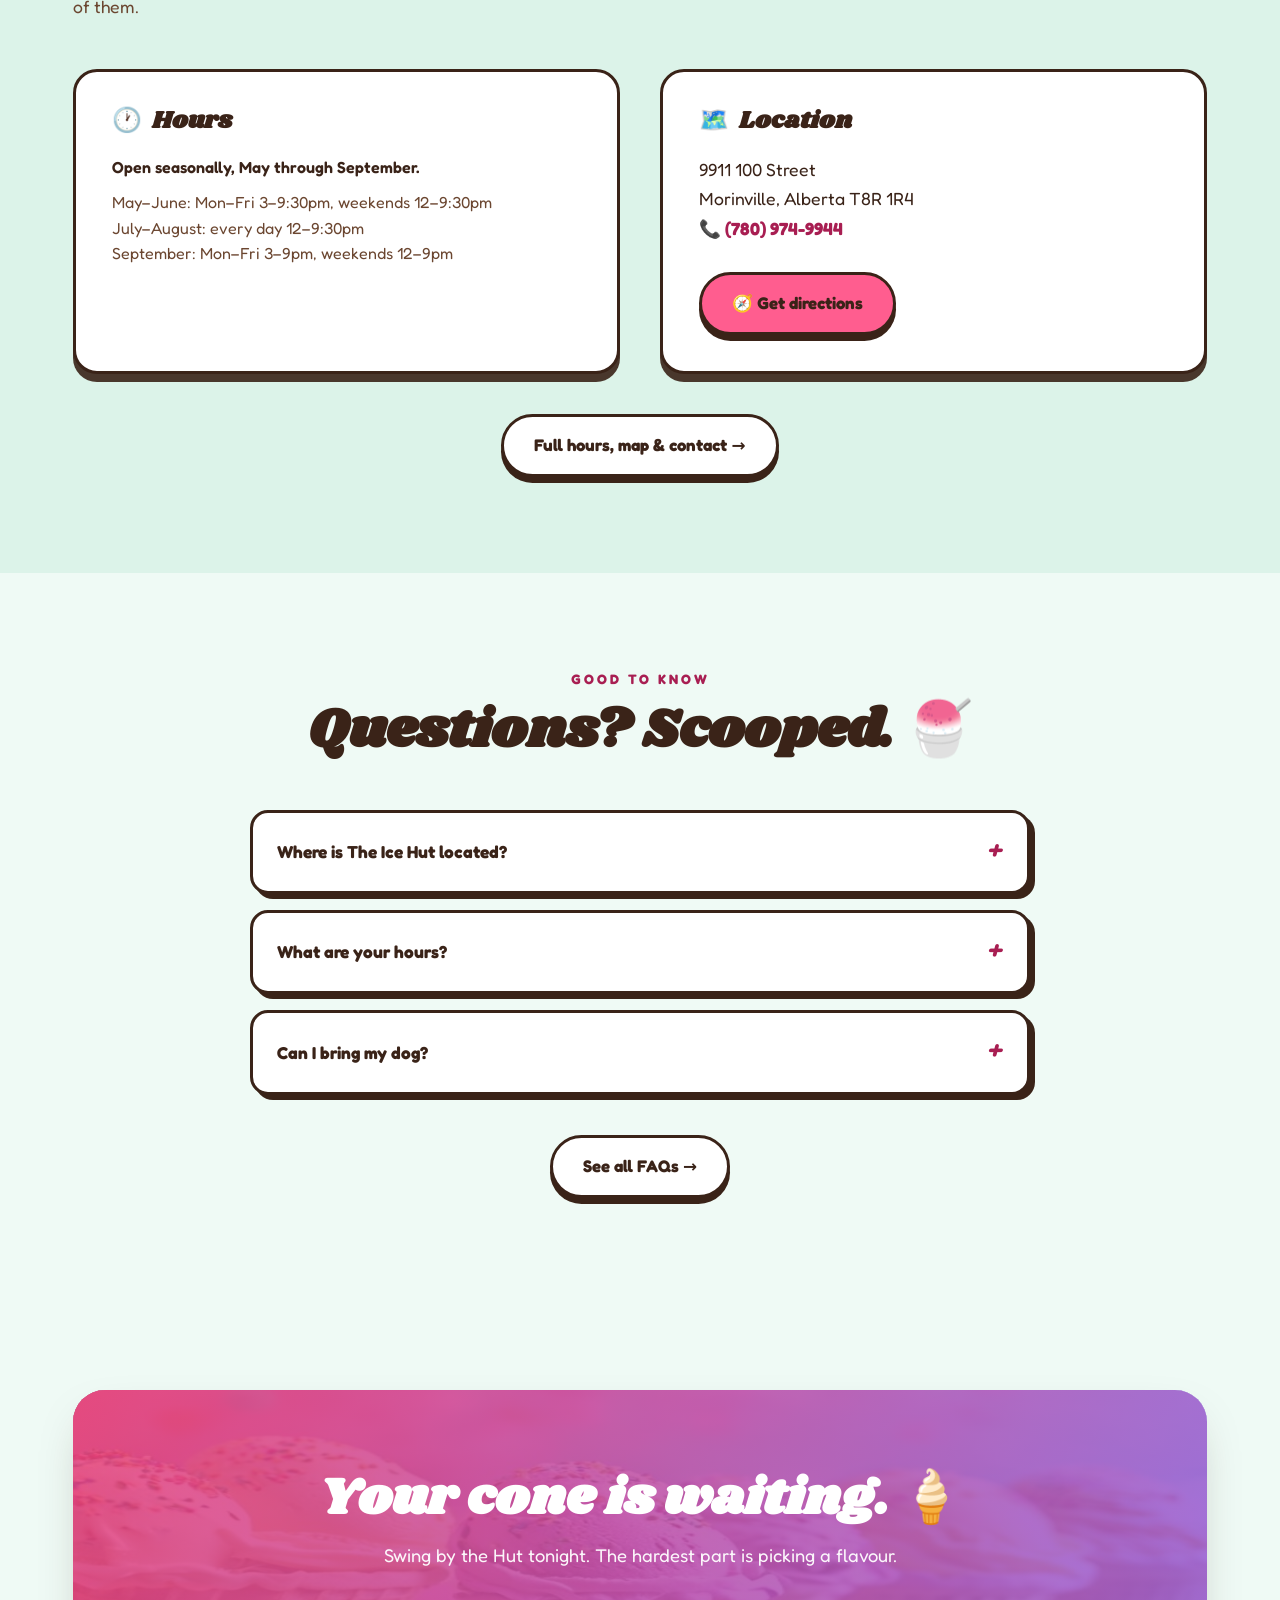
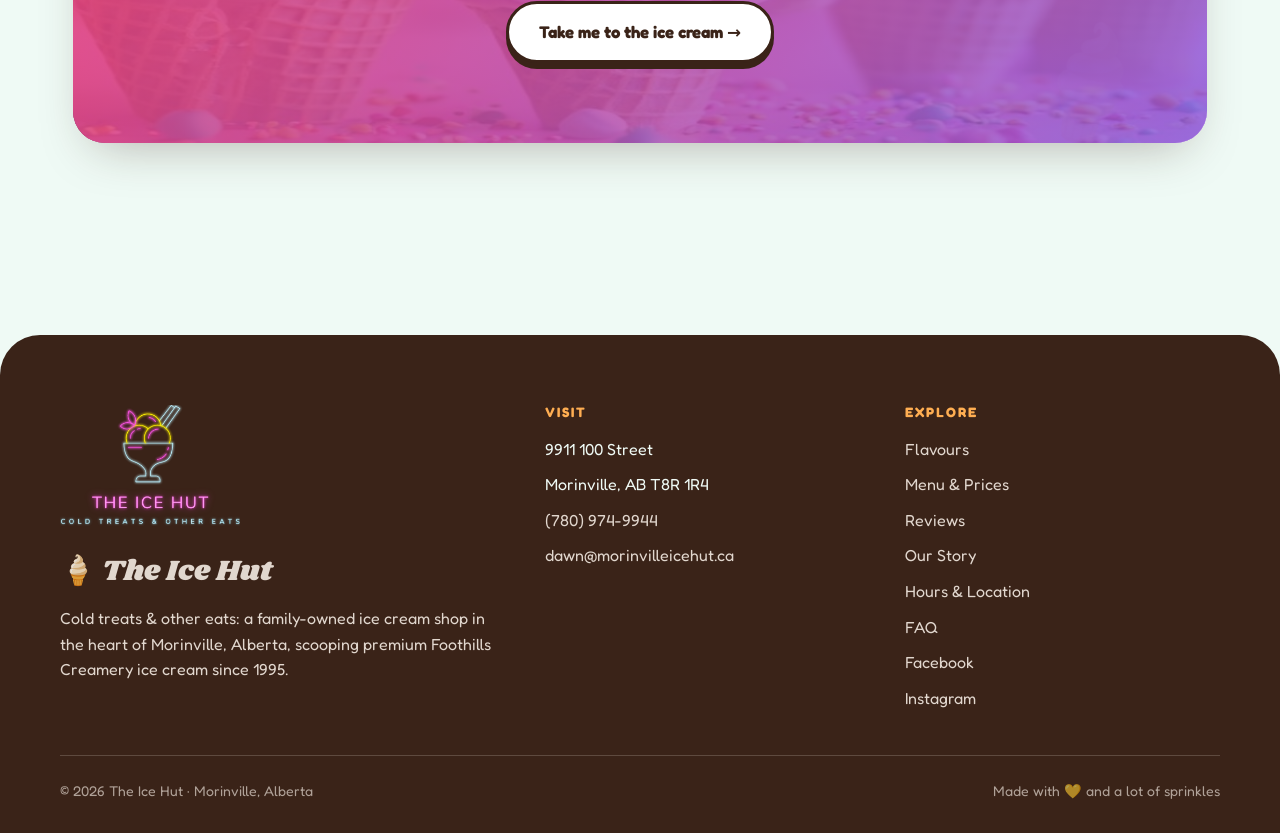
==== commit b8b946ac: "Split into 7 pages, each targeting its own search query, for real multi-page SEO Previously a single" ====
--- a/index.html
+++ b/index.html
@@ -3,17 +3,25 @@
 <head>
   <meta charset="UTF-8" />
   <meta name="viewport" content="width=device-width, initial-scale=1.0" />
-
-  <!-- Primary SEO -->
+  <meta name="theme-color" content="#FF5D8F" />
+  <meta name="geo.region" content="CA-AB" />
+  <meta name="geo.placename" content="Morinville" />
+
+  <link rel="icon" type="image/png" sizes="32x32" href="images/icon-32.png" />
+  <link rel="icon" type="image/png" sizes="16x16" href="images/icon-16.png" />
+  <link rel="apple-touch-icon" sizes="180x180" href="images/icon-180.png" />
+  <link rel="manifest" href="manifest.webmanifest" />
+
+  <link rel="preconnect" href="https://fonts.googleapis.com" />
+  <link rel="preconnect" href="https://fonts.gstatic.com" crossorigin />
+  <link href="https://fonts.googleapis.com/css2?family=Shrikhand&family=Fredoka:wght@400;500;600;700&display=swap" rel="stylesheet" />
+
+  <link rel="stylesheet" href="styles.css" />
   <title>The Ice Hut | Ice Cream Shop in Morinville, Alberta, Family-Owned Since 1995</title>
   <meta name="description" content="The Ice Hut is Morinville's family-owned ice cream shop, scooping premium Foothills Creamery ice cream since 1995. Cold treats & other eats: 75+ flavours, legendary big scoops, milkshakes, floats & Puppy Cones. Visit us at 9911 100 Street, Morinville, AB." />
   <link rel="canonical" href="https://morinvilleicehut.ca/" />
   <meta name="robots" content="index, follow, max-image-preview:large" />
-  <meta name="geo.region" content="CA-AB" />
-  <meta name="geo.placename" content="Morinville" />
-  <meta name="theme-color" content="#FF5D8F" />
-
-  <!-- Open Graph -->
+
   <meta property="og:type" content="website" />
   <meta property="og:site_name" content="The Ice Hut" />
   <meta property="og:title" content="The Ice Hut: Morinville's Ice Cream Shop Since 1995" />
@@ -25,891 +33,171 @@
   <meta property="og:image:alt" content="A towering triple-scoop ice cream cone from The Ice Hut" />
   <meta property="og:locale" content="en_CA" />
 
-  <!-- Twitter -->
   <meta name="twitter:card" content="summary_large_image" />
   <meta name="twitter:title" content="The Ice Hut: Morinville's Ice Cream Shop Since 1995" />
-  <meta name="twitter:description" content="75+ flavours. Legendary scoops. Family-owned since 1995. Morinville, Alberta." />
+  <meta name="twitter:description" content="75+ flavours of premium Foothills Creamery ice cream, scooped big. Family-owned in Morinville, Alberta since 1995." />
   <meta name="twitter:image" content="https://morinvilleicehut.ca/og-image.png" />
   <meta name="twitter:image:alt" content="A towering triple-scoop ice cream cone from The Ice Hut" />
-
-  <!-- Icons & PWA manifest (generated from the shop's real logo) -->
-  <link rel="icon" type="image/png" sizes="32x32" href="images/icon-32.png" />
-  <link rel="icon" type="image/png" sizes="16x16" href="images/icon-16.png" />
-  <link rel="apple-touch-icon" sizes="180x180" href="images/icon-180.png" />
-  <link rel="manifest" href="manifest.webmanifest" />
-
-  <link rel="preload" as="image" href="images/hero.jpg" />
-
-  <!-- Fonts (graceful fallbacks if offline) -->
-  <link rel="preconnect" href="https://fonts.googleapis.com" />
-  <link rel="preconnect" href="https://fonts.gstatic.com" crossorigin />
-  <link href="https://fonts.googleapis.com/css2?family=Shrikhand&family=Fredoka:wght@400;500;600;700&display=swap" rel="stylesheet" />
-
-  <!-- Structured data: IceCreamShop + Menu + FAQPage + WebPage/Speakable, as one linked graph -->
   <script type="application/ld+json">
-  {
-    "@context": "https://schema.org",
-    "@graph": [
-      {
-        "@type": "IceCreamShop",
-        "@id": "https://morinvilleicehut.ca/#business",
-        "name": "The Ice Hut",
-        "alternateName": "Morinville Ice Hut",
-        "slogan": "Cold Treats & Other Eats",
-        "description": "Family-owned ice cream shop in Morinville, Alberta, serving premium Foothills Creamery ice cream since 1995. Known for 75+ flavours, generous scoops, milkshakes, ice cream nachos and Puppy Cones for dogs. Cold treats & other eats, open seasonally May through September.",
-        "url": "https://morinvilleicehut.ca/",
-        "telephone": "+1-780-974-9944",
-        "email": "dawn@morinvilleicehut.ca",
-        "foundingDate": "1995",
-        "priceRange": "$",
-        "servesCuisine": "Ice Cream",
-        "currenciesAccepted": "CAD",
-        "paymentAccepted": "Cash, Credit Card, Debit Card",
-        "publicAccess": true,
-        "isAccessibleForFree": false,
-        "smokingAllowed": false,
-        "petsAllowed": true,
-        "image": [
-          "https://morinvilleicehut.ca/og-image.png",
-          "https://morinvilleicehut.ca/images/hero.jpg",
-          "https://morinvilleicehut.ca/images/real-fb-cones.jpg"
-        ],
-        "logo": "https://morinvilleicehut.ca/images/logo.png",
-        "address": {
-          "@type": "PostalAddress",
-          "streetAddress": "9911 100 Street",
-          "addressLocality": "Morinville",
-          "addressRegion": "AB",
-          "postalCode": "T8R 1R4",
-          "addressCountry": "CA"
-        },
-        "geo": {
+{
+  "@context": "https://schema.org",
+  "@graph": [
+    {
+      "@type": "IceCreamShop",
+      "@id": "https://morinvilleicehut.ca/#business",
+      "name": "The Ice Hut",
+      "alternateName": "Morinville Ice Hut",
+      "slogan": "Cold Treats & Other Eats",
+      "description": "Family-owned ice cream shop in Morinville, Alberta, serving premium Foothills Creamery ice cream since 1995. Known for 75+ flavours, generous scoops, milkshakes, ice cream nachos and Puppy Cones for dogs. Cold treats & other eats, open seasonally May through September.",
+      "url": "https://morinvilleicehut.ca/",
+      "telephone": "+1-780-974-9944",
+      "email": "dawn@morinvilleicehut.ca",
+      "foundingDate": "1995",
+      "priceRange": "$",
+      "servesCuisine": "Ice Cream",
+      "currenciesAccepted": "CAD",
+      "paymentAccepted": "Cash, Credit Card, Debit Card",
+      "publicAccess": true,
+      "petsAllowed": true,
+      "smokingAllowed": false,
+      "image": [
+        "https://morinvilleicehut.ca/og-image.png",
+        "https://morinvilleicehut.ca/images/hero.jpg",
+        "https://morinvilleicehut.ca/images/real-fb-cones.jpg"
+      ],
+      "logo": "https://morinvilleicehut.ca/images/logo.png",
+      "address": {
+        "@type": "PostalAddress",
+        "streetAddress": "9911 100 Street",
+        "addressLocality": "Morinville",
+        "addressRegion": "AB",
+        "postalCode": "T8R 1R4",
+        "addressCountry": "CA"
+      },
+      "geo": {
+        "@type": "GeoCoordinates",
+        "latitude": 53.7909,
+        "longitude": -113.6497
+      },
+      "hasMap": "https://www.google.com/maps/search/?api=1&query=The+Ice+Hut+9911+100+Street+Morinville+AB",
+      "areaServed": {
+        "@type": "GeoCircle",
+        "geoMidpoint": {
           "@type": "GeoCoordinates",
           "latitude": 53.7909,
           "longitude": -113.6497
         },
-        "hasMap": "https://www.google.com/maps/search/?api=1&query=The+Ice+Hut+9911+100+Street+Morinville+AB",
-        "areaServed": {
-          "@type": "GeoCircle",
-          "geoMidpoint": { "@type": "GeoCoordinates", "latitude": 53.7909, "longitude": -113.6497 },
-          "geoRadius": "40000"
+        "geoRadius": "40000"
+      },
+      "openingHoursSpecification": [
+        {
+          "@type": "OpeningHoursSpecification",
+          "dayOfWeek": [
+            "Monday",
+            "Tuesday",
+            "Wednesday",
+            "Thursday",
+            "Friday"
+          ],
+          "opens": "15:00",
+          "closes": "21:30",
+          "validFrom": "2026-05-01",
+          "validThrough": "2026-06-30"
         },
-        "openingHoursSpecification": [
-          {
-            "@type": "OpeningHoursSpecification",
-            "dayOfWeek": ["Monday", "Tuesday", "Wednesday", "Thursday", "Friday"],
-            "opens": "15:00",
-            "closes": "21:30",
-            "validFrom": "2026-05-01",
-            "validThrough": "2026-06-30"
-          },
-          {
-            "@type": "OpeningHoursSpecification",
-            "dayOfWeek": ["Saturday", "Sunday"],
-            "opens": "12:00",
-            "closes": "21:30",
-            "validFrom": "2026-05-01",
-            "validThrough": "2026-06-30"
-          },
-          {
-            "@type": "OpeningHoursSpecification",
-            "dayOfWeek": ["Monday", "Tuesday", "Wednesday", "Thursday", "Friday", "Saturday", "Sunday"],
-            "opens": "12:00",
-            "closes": "21:30",
-            "validFrom": "2026-07-01",
-            "validThrough": "2026-08-31"
-          },
-          {
-            "@type": "OpeningHoursSpecification",
-            "dayOfWeek": ["Monday", "Tuesday", "Wednesday", "Thursday", "Friday"],
-            "opens": "15:00",
-            "closes": "21:00",
-            "validFrom": "2026-09-01",
-            "validThrough": "2026-09-30"
-          },
-          {
-            "@type": "OpeningHoursSpecification",
-            "dayOfWeek": ["Saturday", "Sunday"],
-            "opens": "12:00",
-            "closes": "21:00",
-            "validFrom": "2026-09-01",
-            "validThrough": "2026-09-30"
-          }
-        ],
-        "sameAs": [
-          "https://www.facebook.com/morinvilleicehut/",
-          "https://www.instagram.com/morinvilleicehut/"
-        ],
-        "hasMenu": { "@id": "https://morinvilleicehut.ca/#menu" }
+        {
+          "@type": "OpeningHoursSpecification",
+          "dayOfWeek": [
+            "Saturday",
+            "Sunday"
+          ],
+          "opens": "12:00",
+          "closes": "21:30",
+          "validFrom": "2026-05-01",
+          "validThrough": "2026-06-30"
+        },
+        {
+          "@type": "OpeningHoursSpecification",
+          "dayOfWeek": [
+            "Monday",
+            "Tuesday",
+            "Wednesday",
+            "Thursday",
+            "Friday",
+            "Saturday",
+            "Sunday"
+          ],
+          "opens": "12:00",
+          "closes": "21:30",
+          "validFrom": "2026-07-01",
+          "validThrough": "2026-08-31"
+        },
+        {
+          "@type": "OpeningHoursSpecification",
+          "dayOfWeek": [
+            "Monday",
+            "Tuesday",
+            "Wednesday",
+            "Thursday",
+            "Friday"
+          ],
+          "opens": "15:00",
+          "closes": "21:00",
+          "validFrom": "2026-09-01",
+          "validThrough": "2026-09-30"
+        },
+        {
+          "@type": "OpeningHoursSpecification",
+          "dayOfWeek": [
+            "Saturday",
+            "Sunday"
+          ],
+          "opens": "12:00",
+          "closes": "21:00",
+          "validFrom": "2026-09-01",
+          "validThrough": "2026-09-30"
+        }
+      ],
+      "sameAs": [
+        "https://www.facebook.com/morinvilleicehut/",
+        "https://www.instagram.com/morinvilleicehut/"
+      ],
+      "hasMenu": {
+        "@id": "https://morinvilleicehut.ca/menu.html#menu"
+      }
+    },
+    {
+      "@type": "WebPage",
+      "@id": "https://morinvilleicehut.ca/#webpage",
+      "url": "https://morinvilleicehut.ca/",
+      "name": "The Ice Hut | Ice Cream Shop in Morinville, Alberta, Family-Owned Since 1995",
+      "isPartOf": {
+        "@id": "https://morinvilleicehut.ca/#website"
       },
-      {
-        "@type": "Menu",
-        "@id": "https://morinvilleicehut.ca/#menu",
-        "name": "The Ice Hut Menu",
-        "inLanguage": "en-CA",
-        "hasMenuSection": [
-          {
-            "@type": "MenuSection",
-            "name": "Sizes & Pricing",
-            "description": "Regular cone or paper bowl included in scoop pricing. Prices before GST.",
-            "hasMenuItem": [
-              { "@type": "MenuItem", "name": "Puppy Cone", "description": "A small plain cone made just for dogs.", "offers": { "@type": "Offer", "price": "2.25", "priceCurrency": "CAD" } },
-              { "@type": "MenuItem", "name": "Kids Single", "description": "One scoop, kid-sized.", "offers": { "@type": "Offer", "price": "4.50", "priceCurrency": "CAD" } },
-              { "@type": "MenuItem", "name": "Kids Double", "description": "Two scoops, kid-sized.", "offers": { "@type": "Offer", "price": "5.50", "priceCurrency": "CAD" } },
-              { "@type": "MenuItem", "name": "Single", "description": "One generous scoop, any flavour.", "offers": { "@type": "Offer", "price": "6.50", "priceCurrency": "CAD" } },
-              { "@type": "MenuItem", "name": "Double", "description": "Two generous scoops.", "offers": { "@type": "Offer", "price": "7.50", "priceCurrency": "CAD" } },
-              { "@type": "MenuItem", "name": "Giant", "description": "Three scoops, three flavours.", "offers": { "@type": "Offer", "price": "9.00", "priceCurrency": "CAD" } },
-              { "@type": "MenuItem", "name": "Waffle or Gluten-Free Cone Upgrade", "description": "Upgrade any size to a waffle cone or a gluten-free cone.", "offers": { "@type": "Offer", "price": "1.50", "priceCurrency": "CAD" }, "suitableForDiet": "https://schema.org/GlutenFreeDiet" }
-            ]
-          },
-          {
-            "@type": "MenuSection",
-            "name": "Other Eats",
-            "hasMenuItem": [
-              { "@type": "MenuItem", "name": "Ice Cream Nachos", "description": "A shareable plate of ice cream loaded with toppings.", "offers": { "@type": "Offer", "price": "9.75", "priceCurrency": "CAD" } },
-              { "@type": "MenuItem", "name": "Ice Cream Float", "offers": { "@type": "Offer", "price": "8.50", "priceCurrency": "CAD" } },
-              { "@type": "MenuItem", "name": "Milkshake 24oz", "offers": { "@type": "Offer", "price": "9.00", "priceCurrency": "CAD" } },
-              { "@type": "MenuItem", "name": "Milkshake 32oz", "offers": { "@type": "Offer", "price": "11.00", "priceCurrency": "CAD" } },
-              { "@type": "MenuItem", "name": "Sprinkles", "offers": { "@type": "Offer", "price": "0.50", "priceCurrency": "CAD" } },
-              { "@type": "MenuItem", "name": "Crumble Topping", "offers": { "@type": "Offer", "price": "1.00", "priceCurrency": "CAD" } }
-            ]
-          },
-          {
-            "@type": "MenuSection",
-            "name": "Drinks",
-            "hasMenuItem": [
-              { "@type": "MenuItem", "name": "Water", "offers": { "@type": "Offer", "price": "2.00", "priceCurrency": "CAD" } },
-              { "@type": "MenuItem", "name": "Bottled Pop", "description": "Berry Lemonade, Coke, Cream Soda, Orange Cream, Rootbeer, Strawberry Lime, Iced Tea, or Lemonade.", "offers": { "@type": "Offer", "price": "3.00", "priceCurrency": "CAD" } }
-            ]
-          },
-          {
-            "@type": "MenuSection",
-            "name": "Featured Flavours",
-            "description": "A sample of 75+ rotating flavours; price follows the size ordered, not the flavour.",
-            "hasMenuItem": [
-              { "@type": "MenuItem", "name": "Chocolate Peanut Butter", "description": "Rich chocolate ice cream with a thick peanut butter marble." },
-              { "@type": "MenuItem", "name": "New York Cherry Cheesecake", "description": "Cheesecake ice cream with cherry swirls and cinnamon graham chunks." },
-              { "@type": "MenuItem", "name": "Sea Salt Caramel Fudge", "description": "Vanilla loaded with fudge chunks and a salty caramel swirl." },
-              { "@type": "MenuItem", "name": "Tiger", "description": "Orange ice cream with bold black licorice stripes.", "suitableForDiet": "https://schema.org/GlutenFreeDiet" },
-              { "@type": "MenuItem", "name": "All Canadian Moose", "description": "Vanilla with chocolate marble and peanut butter cups." },
-              { "@type": "MenuItem", "name": "Mint Chocolate Chip", "description": "Bright green mint packed with chocolate chips." },
-              { "@type": "MenuItem", "name": "Bubble Gum", "description": "Blue bubble gum ice cream with real gumball pieces." },
-              { "@type": "MenuItem", "name": "Cotton Candy", "description": "Pink cotton candy swirled with blue marshmallow ribbon." },
-              { "@type": "MenuItem", "name": "Haskap Prairie Berry", "description": "Vanilla ice cream blended with locally grown Haskap berries." },
-              { "@type": "MenuItem", "name": "Saskatoon Pie", "description": "Old-fashioned Saskatoon berry ice cream with real berries and graham crunch." }
-            ]
-          }
+      "about": {
+        "@id": "https://morinvilleicehut.ca/#business"
+      },
+      "inLanguage": "en-CA",
+      "dateModified": "2026-07-25",
+      "speakable": {
+        "@type": "SpeakableSpecification",
+        "cssSelector": [
+          ".hero-sub"
         ]
+      }
+    },
+    {
+      "@type": "WebSite",
+      "@id": "https://morinvilleicehut.ca/#website",
+      "url": "https://morinvilleicehut.ca/",
+      "name": "The Ice Hut",
+      "publisher": {
+        "@id": "https://morinvilleicehut.ca/#business"
       },
-      {
-        "@type": "FAQPage",
-        "@id": "https://morinvilleicehut.ca/#faq",
-        "mainEntity": [
-          {
-            "@type": "Question",
-            "name": "Where is The Ice Hut located?",
-            "acceptedAnswer": { "@type": "Answer", "text": "The Ice Hut is at 9911 100 Street, Morinville, Alberta, T8R 1R4, right in the heart of town (about 20 minutes north of Edmonton)." }
-          },
-          {
-            "@type": "Question",
-            "name": "What are The Ice Hut's hours?",
-            "acceptedAnswer": { "@type": "Answer", "text": "We scoop May through September. May–June: Monday–Friday 3:00pm–9:30pm, weekends 12:00pm–9:30pm. July–August: every day 12:00pm–9:30pm. September: Monday–Friday 3:00pm–9:00pm, weekends 12:00pm–9:00pm. Closed October–April." }
-          },
-          {
-            "@type": "Question",
-            "name": "What kind of ice cream does The Ice Hut serve?",
-            "acceptedAnswer": { "@type": "Answer", "text": "We scoop premium Foothills Creamery ice cream, an Alberta favourite, with 75+ rotating flavours: from classics like Chocolate and Tiger to Sea Salt Caramel Fudge and New York Cherry Cheesecake." }
-          },
-          {
-            "@type": "Question",
-            "name": "Does The Ice Hut have gluten-free options?",
-            "acceptedAnswer": { "@type": "Answer", "text": "Yes! The flavour board flags no-nuts, no-gluten, no-eggs, no-lactose and no-dairy options, there are sorbets and no-sugar-added flavours, and gluten-free cones are available for $1.50." }
-          },
-          {
-            "@type": "Question",
-            "name": "Can I bring my dog to The Ice Hut?",
-            "acceptedAnswer": { "@type": "Answer", "text": "Absolutely, four-legged friends are welcome, and we serve a Puppy Cone made just for them for $2.25." }
-          },
-          {
-            "@type": "Question",
-            "name": "How long has The Ice Hut been open?",
-            "acceptedAnswer": { "@type": "Answer", "text": "The Ice Hut has been family-owned and scooping in Morinville since 1995, over three decades of summers." }
-          },
-          {
-            "@type": "Question",
-            "name": "How much is a milkshake at The Ice Hut?",
-            "acceptedAnswer": { "@type": "Answer", "text": "Milkshakes are $9.00 for 24oz or $11.00 for 32oz, in any flavour." }
-          },
-          {
-            "@type": "Question",
-            "name": "Does The Ice Hut have outdoor seating?",
-            "acceptedAnswer": { "@type": "Answer", "text": "Yes, there's a grassy area with picnic benches right at the Hut, perfect for enjoying a cone outside on a summer evening." }
-          },
-          {
-            "@type": "Question",
-            "name": "What payment methods does The Ice Hut accept?",
-            "acceptedAnswer": { "@type": "Answer", "text": "The Ice Hut accepts cash, credit card, and debit card." }
-          }
-        ]
-      },
-      {
-        "@type": "WebPage",
-        "@id": "https://morinvilleicehut.ca/#webpage",
-        "url": "https://morinvilleicehut.ca/",
-        "name": "The Ice Hut | Ice Cream Shop in Morinville, Alberta, Family-Owned Since 1995",
-        "isPartOf": { "@id": "https://morinvilleicehut.ca/#website" },
-        "about": { "@id": "https://morinvilleicehut.ca/#business" },
-        "inLanguage": "en-CA",
-        "dateModified": "2026-07-25",
-        "speakable": {
-          "@type": "SpeakableSpecification",
-          "cssSelector": [".hero-sub", "#faq", "#visit"]
-        }
-      },
-      {
-        "@type": "WebSite",
-        "@id": "https://morinvilleicehut.ca/#website",
-        "url": "https://morinvilleicehut.ca/",
-        "name": "The Ice Hut",
-        "publisher": { "@id": "https://morinvilleicehut.ca/#business" },
-        "inLanguage": "en-CA"
-      }
-    ]
-  }
+      "inLanguage": "en-CA"
+    }
+  ]
+}
   </script>
-
-  <style>
-    /* ============ Design tokens ============ */
-    :root {
-      --cream: #EFFAF5;
-      --cream-2: #DCF3E9;
-      --choc: #3A2318;
-      --choc-soft: #6B4630;
-      --pink: #FF5D8F;
-      --pink-deep: #A81E52;
-      --pink-soft: #FFD3E1;
-      --mint: #4FC9B1;
-      --mint-soft: #C9F2E9;
-      --caramel: #FFAE52;
-      --caramel-soft: #FFE3C2;
-      --berry: #8C5BD8;
-      --sky: #8ED8F0;
-      --font-display: 'Shrikhand', 'Fredoka', 'Comic Sans MS', cursive;
-      --font-body: 'Fredoka', 'Trebuchet MS', system-ui, sans-serif;
-      --radius: 24px;
-      --shadow-pop: 0 8px 0 rgba(58, 35, 24, 0.9);
-      --shadow-soft: 0 20px 50px -20px rgba(58, 35, 24, 0.35);
-      --ease-bounce: cubic-bezier(0.34, 1.56, 0.64, 1);
-    }
-
-    * { margin: 0; padding: 0; box-sizing: border-box; }
-    html { scroll-behavior: smooth; }
-
-    body {
-      font-family: var(--font-body);
-      background: var(--cream);
-      color: var(--choc);
-      line-height: 1.6;
-    }
-
-    ::selection { background: var(--pink); color: var(--choc); }
-
-    .skip-link {
-      position: absolute; left: -9999px; top: 0;
-      background: var(--choc); color: #fff; padding: 12px 20px;
-      border-radius: 0 0 12px 0; z-index: 999;
-    }
-    .skip-link:focus { left: 0; }
-
-    a:focus-visible, button:focus-visible, summary:focus-visible {
-      outline: 3px solid var(--berry); outline-offset: 3px; border-radius: 6px;
-    }
-
-    .wrap { width: min(1160px, 92%); margin-inline: auto; }
-
-    h1, h2, h3 { line-height: 1.12; }
-
-    /* ============ Header ============ */
-    .site-header {
-      position: fixed; inset: 0 0 auto 0; z-index: 100;
-      transition: background 0.35s ease, box-shadow 0.35s ease;
-      padding: 14px 0;
-    }
-    .site-header.scrolled {
-      background: rgba(239, 250, 245, 0.85);
-      backdrop-filter: blur(14px);
-      -webkit-backdrop-filter: blur(14px);
-      box-shadow: 0 4px 30px -10px rgba(58, 35, 24, 0.25);
-    }
-    .nav { display: flex; align-items: center; justify-content: space-between; gap: 16px; }
-    .brand {
-      font-family: var(--font-display);
-      font-size: clamp(1.3rem, 3vw, 1.7rem);
-      color: var(--choc); text-decoration: none;
-      display: flex; align-items: center; gap: 10px;
-      transition: transform 0.3s var(--ease-bounce);
-    }
-    .brand:hover { transform: rotate(-2deg) scale(1.04); }
-    .brand .cone-mark { font-size: 1.6em; display: inline-block; animation: bob 3s ease-in-out infinite; }
-
-    .nav-links { display: flex; align-items: center; gap: 6px; list-style: none; }
-    .nav-links a {
-      text-decoration: none; color: var(--choc); font-weight: 600;
-      padding: 8px 14px; border-radius: 999px; transition: background 0.25s, transform 0.25s;
-    }
-    .nav-links a:hover { background: var(--pink-soft); transform: translateY(-2px); }
-
-    .status-pill {
-      display: inline-flex; align-items: center; gap: 8px;
-      font-weight: 700; font-size: 0.85rem;
-      background: var(--choc); color: var(--cream);
-      padding: 8px 16px; border-radius: 999px; white-space: nowrap;
-    }
-    .status-dot {
-      width: 9px; height: 9px; border-radius: 50%;
-      background: #62D98A; animation: pulse-dot 1.8s ease-in-out infinite;
-    }
-    .status-dot.closed { background: #FF8A65; animation: none; }
-    @keyframes pulse-dot {
-      0%, 100% { box-shadow: 0 0 0 0 rgba(98, 217, 138, 0.7); }
-      55% { box-shadow: 0 0 0 7px rgba(98, 217, 138, 0); }
-    }
-
-    .menu-toggle { display: none; }
-
-    /* ============ Hero ============ */
-    .hero {
-      position: relative;
-      min-height: 100svh;
-      display: grid; place-items: center;
-      padding: 130px 0 90px;
-      background:
-        radial-gradient(1100px 600px at 85% -10%, var(--pink-soft) 0%, transparent 60%),
-        radial-gradient(900px 550px at -10% 20%, var(--mint-soft) 0%, transparent 55%),
-        radial-gradient(700px 500px at 60% 110%, var(--caramel-soft) 0%, transparent 55%),
-        var(--cream);
-      overflow: hidden;
-    }
-    #sprinkles {
-      position: absolute; inset: 0; width: 100%; height: 100%;
-      pointer-events: none;
-    }
-    .hero-grid {
-      position: relative; z-index: 2;
-      display: grid; grid-template-columns: 1.15fr 0.85fr;
-      align-items: center; gap: 40px;
-    }
-    .hero-kicker {
-      display: inline-flex; align-items: center; gap: 10px;
-      background: #fff; border: 2px solid var(--choc);
-      box-shadow: 4px 4px 0 var(--choc);
-      padding: 8px 18px; border-radius: 999px;
-      font-weight: 700; font-size: 0.95rem;
-      transform: rotate(-1.5deg);
-      margin-bottom: 22px;
-      animation: drop-in 0.8s var(--ease-bounce) both;
-    }
-    .hero h1 {
-      font-family: var(--font-display);
-      font-size: clamp(3rem, 8.5vw, 6.2rem);
-      letter-spacing: 0.5px;
-      animation: drop-in 0.8s 0.1s var(--ease-bounce) both;
-    }
-    .hero h1 .gradient-word {
-      color: var(--pink-deep);
-      text-decoration: underline;
-      text-decoration-style: wavy;
-      text-decoration-color: var(--caramel);
-      text-decoration-thickness: 3px;
-      text-underline-offset: 10px;
-    }
-    @keyframes gradient-slide {
-      0% { background-position: 0% 50%; }
-      100% { background-position: 300% 50%; }
-    }
-    .hero-sub {
-      font-size: clamp(1.05rem, 2vw, 1.3rem);
-      color: var(--choc-soft); max-width: 34rem;
-      margin: 20px 0 32px;
-      animation: drop-in 0.8s 0.2s var(--ease-bounce) both;
-    }
-    .hero-ctas { display: flex; flex-wrap: wrap; gap: 16px; animation: drop-in 0.8s 0.3s var(--ease-bounce) both; }
-
-    .btn {
-      display: inline-flex; align-items: center; gap: 10px;
-      font-family: var(--font-body); font-weight: 700;
-      font-size: 1.05rem; text-decoration: none;
-      padding: 15px 30px; border-radius: 999px;
-      border: 3px solid var(--choc); cursor: pointer;
-      transition: transform 0.25s var(--ease-bounce), box-shadow 0.25s;
-      box-shadow: 0 6px 0 var(--choc);
-    }
-    .btn:hover { transform: translateY(-4px); box-shadow: 0 10px 0 var(--choc); }
-    .btn:active { transform: translateY(2px); box-shadow: 0 3px 0 var(--choc); }
-    .btn-primary { background: var(--pink); color: var(--choc); }
-    .btn-ghost { background: #fff; color: var(--choc); }
-
-    @keyframes drop-in {
-      from { opacity: 0; transform: translateY(35px); }
-      to { opacity: 1; transform: translateY(0); }
-    }
-
-    /* Hero cone illustration */
-    .hero-art { position: relative; display: grid; place-items: center; }
-    .hero-art > * { grid-area: 1 / 1; }
-    .hero-photo {
-      width: min(400px, 88%);
-      border: 4px solid var(--choc);
-      border-radius: 58% 42% 55% 45% / 48% 55% 45% 52%;
-      overflow: hidden;
-      box-shadow: 0 30px 60px -25px rgba(58, 35, 24, 0.5), 0 10px 0 var(--choc);
-      animation: blob-morph 16s ease-in-out infinite;
-      transform: perspective(900px) rotate(-1.5deg) rotateY(var(--tilt-y, 0deg)) rotateX(var(--tilt-x, 0deg));
-      transition: transform 0.25s ease-out;
-      will-change: transform;
-    }
-    .hero-photo img {
-      display: block; width: 100%; height: 100%; object-fit: cover;
-      aspect-ratio: 4 / 5;
-      animation: kenburns 16s ease-in-out infinite alternate;
-    }
-    @keyframes kenburns {
-      from { transform: scale(1) translate(0, 0); }
-      to { transform: scale(1.14) translate(2%, -3%); }
-    }
-    /* when the photo exists, the illustrated cone steps aside */
-    .hero-photo ~ .cone-float { display: none; }
-    .blob {
-      width: 78%; aspect-ratio: 1; z-index: -1;
-      filter: blur(2px); opacity: 0.65;
-      animation: blob-morph 12s ease-in-out infinite;
-    }
-    .blob-1 {
-      background: linear-gradient(135deg, var(--pink-soft), var(--caramel-soft));
-      transform: translate(-8%, -4%);
-    }
-    .blob-2 {
-      background: linear-gradient(315deg, var(--mint-soft), var(--pink-soft));
-      transform: translate(10%, 8%) scale(0.9);
-      animation-delay: -6s; animation-duration: 15s;
-    }
-    @keyframes blob-morph {
-      0%, 100% { border-radius: 58% 42% 55% 45% / 48% 55% 45% 52%; }
-      33% { border-radius: 45% 55% 40% 60% / 60% 42% 58% 40%; }
-      66% { border-radius: 60% 40% 58% 42% / 42% 58% 42% 58%; }
-    }
-    .cone-float { animation: bob 4.5s ease-in-out infinite; width: min(360px, 80%); }
-    @keyframes bob {
-      0%, 100% { transform: translateY(0) rotate(-2deg); }
-      50% { transform: translateY(-18px) rotate(2deg); }
-    }
-    .drip-drop { animation: drip-fall 2.6s ease-in infinite; opacity: 0; }
-    .drip-drop.d2 { animation-delay: 0.9s; }
-    .drip-drop.d3 { animation-delay: 1.7s; }
-    @keyframes drip-fall {
-      0% { transform: translateY(0); opacity: 0; }
-      15% { opacity: 1; }
-      80% { opacity: 1; }
-      100% { transform: translateY(120px); opacity: 0; }
-    }
-
-    .badge-spin {
-      position: absolute; top: 2%; right: 4%;
-      width: clamp(110px, 14vw, 150px); height: auto;
-      animation: spin 16s linear infinite;
-      filter: drop-shadow(0 6px 12px rgba(58,35,24,0.25));
-      z-index: 3;
-    }
-    @keyframes spin { to { transform: rotate(360deg); } }
-
-    .float-emoji {
-      position: absolute; font-size: clamp(1.6rem, 3vw, 2.6rem);
-      animation: bob 5s ease-in-out infinite;
-      user-select: none; pointer-events: none;
-    }
-
-    .scroll-hint {
-      position: absolute; bottom: 26px; left: 50%; transform: translateX(-50%);
-      z-index: 2; color: var(--choc-soft); font-weight: 600; font-size: 0.85rem;
-      display: flex; flex-direction: column; align-items: center; gap: 4px;
-      animation: bob 2.4s ease-in-out infinite;
-    }
-
-    /* ============ Facts strip ============ */
-    .facts-strip {
-      background: var(--choc); color: var(--cream);
-      padding: 22px 24px;
-    }
-    .facts-row {
-      display: flex; flex-wrap: wrap; justify-content: center;
-      gap: 12px 28px; max-width: 1160px; margin-inline: auto;
-      font-family: var(--font-display);
-      font-size: clamp(0.85rem, 1.6vw, 1.05rem);
-      letter-spacing: 0.3px;
-    }
-    .facts-row span { white-space: nowrap; }
-
-    /* ============ Sections ============ */
-    section { padding: 96px 24px; position: relative; }
-    .section-kicker {
-      font-weight: 700; text-transform: uppercase; letter-spacing: 3px;
-      font-size: 0.85rem; color: var(--pink-deep); margin-bottom: 10px;
-    }
-    .section-title {
-      font-family: var(--font-display);
-      font-size: clamp(2rem, 5vw, 3.4rem);
-      margin-bottom: 18px;
-    }
-    .section-sub { color: var(--choc-soft); max-width: 42rem; font-size: 1.1rem; }
-
-    /* Scroll reveal */
-    .reveal { opacity: 0; transform: translateY(45px); transition: opacity 0.7s ease, transform 0.7s var(--ease-bounce); }
-    .reveal.in-view { opacity: 1; transform: translateY(0); }
-    .reveal-stagger > * { opacity: 0; transform: translateY(45px) scale(0.96); transition: opacity 0.6s ease, transform 0.6s var(--ease-bounce); }
-    .reveal-stagger.in-view > * { opacity: 1; transform: translateY(0) scale(1); }
-
-    /* ============ Stats ============ */
-    .stats { background: var(--cream-2); }
-    .stats-grid {
-      display: grid; grid-template-columns: repeat(4, 1fr); gap: 24px; text-align: center;
-    }
-    .stat-num {
-      font-family: var(--font-display);
-      font-size: clamp(2.4rem, 5.5vw, 4rem);
-      color: var(--pink-deep); display: block;
-    }
-    .stat-label { font-weight: 600; color: var(--choc-soft); }
-
-    /* ============ Flavours ============ */
-    .flavours-grid {
-      display: grid; grid-template-columns: repeat(4, 1fr); gap: 26px; margin-top: 48px;
-    }
-    .flavour-card {
-      background: #fff; border: 3px solid var(--choc); border-radius: var(--radius);
-      padding: 30px 22px 26px; text-align: center;
-      box-shadow: var(--shadow-pop);
-      transition: transform 0.2s ease, box-shadow 0.2s ease;
-      transform-style: preserve-3d; will-change: transform;
-      position: relative; overflow: hidden;
-    }
-    .flavour-art {
-      width: 104px; height: auto; display: block;
-      margin: 2px auto 14px;
-      filter: drop-shadow(0 8px 10px rgba(58,35,24,0.18));
-      transition: transform 0.35s var(--ease-bounce);
-    }
-    .flavour-card:hover .flavour-art { transform: scale(1.12) rotate(-5deg); }
-
-    .flavour-photo {
-      margin: 2px auto 16px; width: 100%; aspect-ratio: 1;
-      border-radius: 18px; overflow: hidden;
-      border: 3px solid var(--choc);
-      box-shadow: inset 0 0 0 3px #fff;
-    }
-    .flavour-photo img {
-      width: 100%; height: 100%; object-fit: cover; display: block;
-      transition: transform 0.6s var(--ease-bounce), filter 0.4s;
-    }
-    .flavour-card:hover .flavour-photo img { transform: scale(1.12) rotate(-1.5deg); filter: saturate(1.15); }
-    /* when the photo exists, the illustrated scoop steps aside */
-    .flavour-photo ~ .flavour-art { display: none; }
-
-    .menu-photo {
-      width: 100%; height: 160px; object-fit: cover; display: block;
-      border-radius: 16px; border: 3px solid var(--choc);
-      margin-bottom: 20px;
-      transition: transform 0.4s var(--ease-bounce);
-    }
-    .menu-card:hover .menu-photo { transform: scale(1.03) rotate(-0.8deg); }
-
-    .story-photo {
-      margin-top: 26px; transform: rotate(-1.6deg);
-      border: 4px solid var(--choc); border-radius: 20px;
-      overflow: hidden; box-shadow: 8px 8px 0 var(--choc);
-      background: #fff;
-    }
-    .story-photo img { display: block; width: 100%; height: auto; }
-    .story-photo figcaption {
-      padding: 12px 18px; font-weight: 600; font-size: 0.95rem;
-      color: var(--choc-soft); background: #fff; text-align: center;
-    }
-
-    .cta-bg {
-      position: absolute; inset: 0; width: 100%; height: 100%;
-      object-fit: cover; z-index: 0;
-      animation: kenburns 18s ease-in-out infinite alternate;
-    }
-    .cta-overlay {
-      position: absolute; inset: 0; z-index: 1;
-      background: linear-gradient(120deg, rgba(232, 67, 122, 0.88) 0%, rgba(140, 91, 216, 0.85) 100%);
-    }
-    .cta-banner > :not(.cta-bg):not(.cta-overlay) { position: relative; z-index: 2; }
-
-    .fotw-banner {
-      margin-top: 34px;
-      display: flex; align-items: center; gap: 14px; flex-wrap: wrap;
-      background: linear-gradient(100deg, #FFF1D6, #FFE0EC, #D9F6EF);
-      background-size: 220% 100%;
-      animation: gradient-slide 8s linear infinite alternate;
-      border: 3px solid var(--choc); border-radius: 18px;
-      box-shadow: 6px 6px 0 var(--choc);
-      padding: 16px 24px; font-size: 1.08rem;
-    }
-    .fotw-banner .fotw-star { font-size: 1.6rem; animation: bob 2.6s ease-in-out infinite; }
-    .fotw-banner strong { color: var(--pink-deep); font-size: 1.15em; }
-    .flavour-card h3 { font-size: 1.15rem; margin-bottom: 6px; }
-    .flavour-card p { font-size: 0.92rem; color: var(--choc-soft); line-height: 1.45; }
-
-    .flavour-note {
-      margin-top: 40px; text-align: center; font-size: 1.15rem; font-weight: 600;
-    }
-    .flavour-note .count { color: var(--pink-deep); font-family: var(--font-display); font-size: 1.5em; }
-
-    /* ============ Menu ============ */
-    .menu-section {
-      background:
-        radial-gradient(800px 500px at 110% 0%, var(--mint-soft) 0%, transparent 55%),
-        radial-gradient(700px 450px at -10% 100%, var(--pink-soft) 0%, transparent 55%),
-        var(--cream);
-    }
-    .menu-grid { display: grid; grid-template-columns: repeat(3, 1fr); gap: 28px; margin-top: 48px; }
-    .menu-card {
-      background: #fff; border: 3px solid var(--choc); border-radius: var(--radius);
-      padding: 30px; box-shadow: var(--shadow-pop);
-      transition: transform 0.3s var(--ease-bounce);
-    }
-    .menu-card:hover { transform: translateY(-8px) rotate(-0.6deg); }
-    .menu-card-head {
-      display: flex; align-items: center; gap: 12px; margin-bottom: 20px;
-      font-family: var(--font-display); font-size: 1.35rem;
-    }
-    .menu-card-head .emoji { font-size: 1.9rem; }
-    .menu-item {
-      display: flex; justify-content: space-between; align-items: baseline;
-      gap: 12px; padding: 9px 0; border-bottom: 2px dashed var(--cream-2);
-      font-weight: 500;
-    }
-    .menu-item:last-child { border-bottom: none; }
-    .menu-item .dots { flex: 1; border-bottom: 2px dotted rgba(58,35,24,0.25); transform: translateY(-4px); }
-    .menu-item .price { font-weight: 700; color: var(--pink-deep); white-space: nowrap; }
-    .menu-item .fav {
-      font-size: 0.72rem; background: var(--caramel); color: var(--choc);
-      border-radius: 999px; padding: 3px 9px; font-weight: 700;
-      text-transform: uppercase; letter-spacing: 1px; margin-left: 6px;
-      vertical-align: middle;
-    }
-    .menu-fineprint { margin-top: 26px; text-align: center; color: var(--choc-soft); font-size: 0.9rem; }
-
-    /* ============ Story ============ */
-    .story-grid { display: grid; grid-template-columns: 1fr 1fr; gap: 60px; align-items: center; }
-    .story-card {
-      background: var(--choc); color: var(--cream);
-      border-radius: var(--radius); padding: 44px;
-      box-shadow: var(--shadow-soft);
-      transform: rotate(1.2deg);
-    }
-    .story-card h3 { font-family: var(--font-display); font-size: 1.7rem; margin-bottom: 14px; color: var(--caramel); }
-    .story-card p { opacity: 0.92; margin-bottom: 14px; }
-    .story-card p:last-child { margin-bottom: 0; }
-    .story-points { list-style: none; display: grid; gap: 18px; }
-    .story-points li {
-      display: flex; gap: 16px; align-items: flex-start;
-      background: #fff; border: 3px solid var(--choc); border-radius: 18px;
-      padding: 18px 20px; box-shadow: 5px 5px 0 var(--choc);
-      transition: transform 0.3s var(--ease-bounce);
-    }
-    .story-points li:hover { transform: translateX(8px); }
-    .story-points .pt-emoji { font-size: 1.7rem; line-height: 1.2; }
-    .story-points strong { display: block; font-size: 1.05rem; }
-    .story-points span.desc { color: var(--choc-soft); font-size: 0.95rem; }
-
-    .social-photo { width: min(260px, 60%); margin: 34px auto 0; }
-    .social-photo-frame {
-      border: 4px solid var(--choc); border-radius: 50%;
-      overflow: hidden; box-shadow: var(--shadow-pop);
-      transition: transform 0.35s var(--ease-bounce);
-    }
-    .social-photo-frame:hover { transform: scale(1.04) rotate(-2deg); }
-    .social-photo-frame img { display: block; width: 100%; height: 100%; object-fit: cover; aspect-ratio: 1; }
-    .social-photo figcaption {
-      margin-top: 12px; text-align: center;
-      font-size: 0.9rem; font-weight: 600; color: var(--choc-soft);
-    }
-    .social-photo figcaption a { color: var(--pink-deep); }
-
-    /* ============ Reviews ============ */
-    .reviews-grid {
-      display: grid; grid-template-columns: repeat(2, 1fr); gap: 26px;
-      max-width: 900px; margin: 48px auto 0;
-    }
-    .review-card {
-      background: #fff; border: 3px solid var(--choc); border-radius: var(--radius);
-      box-shadow: var(--shadow-pop); padding: 28px 30px; margin: 0;
-      transition: transform 0.3s var(--ease-bounce);
-    }
-    .review-card:hover { transform: translateY(-6px) rotate(-0.5deg); }
-    .review-stars { color: #F5A623; font-size: 1.25rem; letter-spacing: 3px; margin-bottom: 12px; }
-    .review-card p { font-size: 1.06rem; line-height: 1.55; }
-    .review-card footer { margin-top: 14px; font-weight: 600; color: var(--choc-soft); font-size: 0.92rem; }
-    .reviews-cta { text-align: center; margin-top: 40px; }
-    @media (max-width: 700px) { .reviews-grid { grid-template-columns: 1fr; } }
-
-    /* ============ Visit ============ */
-    .visit { background: var(--cream-2); }
-    .visit-grid { display: grid; grid-template-columns: 1fr 1fr; gap: 40px; margin-top: 48px; }
-    .visit-card {
-      background: #fff; border: 3px solid var(--choc); border-radius: var(--radius);
-      padding: 36px; box-shadow: var(--shadow-pop);
-    }
-    .visit-card h3 {
-      font-family: var(--font-display); font-size: 1.5rem; margin-bottom: 20px;
-      display: flex; align-items: center; gap: 10px;
-    }
-    .hours-table { width: 100%; border-collapse: collapse; }
-    .hours-table td { padding: 10px 6px; border-bottom: 2px dashed var(--cream-2); font-weight: 500; }
-    .hours-table tr:last-child td { border-bottom: none; }
-    .hours-table td:last-child { text-align: right; font-weight: 700; }
-    .hours-table tr.season-row td {
-      font-weight: 700; text-transform: uppercase; letter-spacing: 2px;
-      font-size: 0.8rem; color: var(--pink-deep); padding-top: 16px;
-      border-bottom: none;
-    }
-    .hours-table tr.today td {
-      background: var(--pink-soft); font-weight: 700;
-    }
-    .hours-table tr.today td:first-child { border-radius: 12px 0 0 12px; }
-    .hours-table tr.today td:last-child { border-radius: 0 12px 12px 0; color: var(--pink-deep); }
-    .address-lines { font-size: 1.1rem; line-height: 1.7; margin-bottom: 22px; }
-    .address-lines a { color: var(--pink-deep); font-weight: 700; text-decoration: none; }
-    .address-lines a:hover { text-decoration: underline; }
-    .visit-card .btn { margin-top: 6px; }
-    .map-embed {
-      margin-top: 20px; border-radius: 16px; overflow: hidden;
-      border: 3px solid var(--choc); aspect-ratio: 16 / 10; background: var(--cream-2);
-    }
-    .map-embed iframe { width: 100%; height: 100%; border: 0; display: block; }
-
-    /* ============ FAQ ============ */
-    .faq-list { max-width: 780px; margin: 48px auto 0; display: grid; gap: 16px; }
-    .faq-list details {
-      background: #fff; border: 3px solid var(--choc); border-radius: 18px;
-      box-shadow: 5px 5px 0 var(--choc); overflow: hidden;
-      transition: transform 0.25s var(--ease-bounce);
-    }
-    .faq-list details:hover { transform: translateY(-3px); }
-    .faq-list summary {
-      cursor: pointer; font-weight: 700; font-size: 1.08rem;
-      padding: 20px 24px; list-style: none;
-      display: flex; justify-content: space-between; align-items: center; gap: 16px;
-    }
-    .faq-list summary::-webkit-details-marker { display: none; }
-    .faq-list summary::after {
-      content: '+'; font-family: var(--font-display); font-size: 1.5rem;
-      color: var(--pink-deep); transition: transform 0.3s var(--ease-bounce);
-    }
-    .faq-list details[open] summary::after { transform: rotate(45deg); }
-    .faq-list details p { padding: 0 24px 22px; color: var(--choc-soft); }
-
-    /* ============ CTA banner ============ */
-    .cta-banner {
-      background: linear-gradient(120deg, var(--pink-deep) 0%, var(--berry) 100%);
-      color: #fff; text-align: center;
-      border-radius: 32px; padding: clamp(48px, 7vw, 80px) 32px;
-      position: relative; overflow: hidden;
-      box-shadow: var(--shadow-soft);
-    }
-    .cta-banner::before, .cta-banner::after {
-      content: '🍦'; position: absolute; font-size: 7rem; opacity: 0.16;
-      animation: bob 6s ease-in-out infinite;
-    }
-    .cta-banner::before { top: -22px; left: 4%; transform: rotate(-18deg); }
-    .cta-banner::after { bottom: -26px; right: 4%; transform: rotate(14deg); animation-delay: 2s; }
-    .cta-banner h2 { font-family: var(--font-display); font-size: clamp(2rem, 5vw, 3.2rem); margin-bottom: 14px; }
-    .cta-banner p { font-size: 1.15rem; opacity: 0.95; margin-bottom: 30px; }
-    .cta-banner .btn { background: #fff; color: var(--choc); border-color: var(--choc); }
-
-    /* ============ Footer ============ */
-    .site-footer {
-      background: var(--choc); color: var(--cream);
-      padding: 70px 0 30px; margin-top: 96px;
-      border-radius: 40px 40px 0 0;
-    }
-    .footer-grid { display: grid; grid-template-columns: 1.4fr 1fr 1fr; gap: 44px; margin-bottom: 44px; }
-    .footer-brand { font-family: var(--font-display); font-size: 1.8rem; margin-bottom: 12px; }
-    .site-footer p, .site-footer a { color: rgba(255, 247, 238, 0.85); }
-    .site-footer a { text-decoration: none; }
-    .site-footer a:hover { color: var(--caramel); }
-    .site-footer h3 {
-      font-size: 0.85rem; text-transform: uppercase; letter-spacing: 2px;
-      color: var(--caramel); margin-bottom: 16px;
-    }
-    .site-footer ul { list-style: none; display: grid; gap: 10px; }
-    .footer-bottom {
-      border-top: 1px solid rgba(255, 247, 238, 0.18);
-      padding-top: 24px; display: flex; flex-wrap: wrap; gap: 12px;
-      justify-content: space-between; font-size: 0.88rem;
-      color: rgba(255, 247, 238, 0.6);
-    }
-
-    .back-top {
-      position: fixed; bottom: 26px; right: 26px; z-index: 90;
-      width: 56px; height: 56px; border-radius: 50%;
-      background: var(--pink); border: 3px solid var(--choc);
-      box-shadow: 0 5px 0 var(--choc);
-      font-size: 1.5rem; cursor: pointer; display: grid; place-items: center;
-      opacity: 0; pointer-events: none; transform: translateY(20px);
-      transition: opacity 0.3s, transform 0.3s var(--ease-bounce);
-    }
-    .back-top.show { opacity: 1; pointer-events: auto; transform: translateY(0); }
-    .back-top:hover { transform: translateY(-4px); }
-
-    /* ============ Responsive ============ */
-    @media (max-width: 960px) {
-      .hero-grid { grid-template-columns: 1fr; text-align: center; }
-      .hero-ctas { justify-content: center; }
-      .hero-sub { margin-inline: auto; }
-      .hero-art { order: -1; margin-bottom: -10px; }
-      .cone-float { width: min(240px, 60%); }
-      .badge-spin { top: 0; right: 8%; }
-      .flavours-grid { grid-template-columns: repeat(2, 1fr); }
-      .menu-grid { grid-template-columns: 1fr; max-width: 560px; margin-inline: auto; }
-      .story-grid, .visit-grid { grid-template-columns: 1fr; }
-      .stats-grid { grid-template-columns: repeat(2, 1fr); }
-      .footer-grid { grid-template-columns: 1fr; gap: 32px; }
-
-      .menu-toggle {
-        display: grid; place-items: center;
-        background: #fff; border: 3px solid var(--choc); border-radius: 12px;
-        width: 46px; height: 46px; cursor: pointer; font-size: 1.3rem;
-        box-shadow: 3px 3px 0 var(--choc);
-      }
-      .nav-links {
-        position: absolute; top: calc(100% + 10px); right: 4%;
-        flex-direction: column; align-items: stretch;
-        background: #fff; border: 3px solid var(--choc); border-radius: 18px;
-        box-shadow: 6px 6px 0 var(--choc); padding: 14px;
-        display: none; min-width: 210px;
-      }
-      .nav-links.open { display: flex; }
-      .nav-links a { text-align: center; }
-      .status-pill { display: none; }
-    }
-    @media (max-width: 560px) {
-      .flavours-grid { grid-template-columns: 1fr; max-width: 340px; margin-inline: auto; }
-      section { padding: 72px 20px; }
-    }
-
-    /* ============ Reduced motion ============ */
-    @media (prefers-reduced-motion: reduce) {
-      *, *::before, *::after {
-        animation-duration: 0.01ms !important;
-        animation-iteration-count: 1 !important;
-        transition-duration: 0.01ms !important;
-      }
-      html { scroll-behavior: auto; }
-      .reveal, .reveal-stagger > * { opacity: 1; transform: none; }
-    }
-  </style>
 </head>
 <body>
   <a class="skip-link" href="#main">Skip to content</a>
@@ -917,17 +205,17 @@
   <!-- ============ Header ============ -->
   <header class="site-header" id="header">
     <div class="wrap nav">
-      <a class="brand" href="#top" aria-label="The Ice Hut, home">
+      <a class="brand" href="index.html" aria-label="The Ice Hut, home">
         <span class="cone-mark" aria-hidden="true">🍦</span> The Ice Hut
       </a>
       <nav aria-label="Main navigation" style="display:flex;align-items:center;gap:14px;">
         <ul class="nav-links" id="navLinks">
-          <li><a href="#flavours">Flavours</a></li>
-          <li><a href="#menu">Menu</a></li>
-          <li><a href="#reviews">Reviews</a></li>
-          <li><a href="#story">Our Story</a></li>
-          <li><a href="#visit">Visit</a></li>
-          <li><a href="#faq">FAQ</a></li>
+          <li><a href="flavours.html">Flavours</a></li>
+          <li><a href="menu.html">Menu</a></li>
+          <li><a href="reviews.html">Reviews</a></li>
+          <li><a href="story.html">Our Story</a></li>
+          <li><a href="visit.html">Visit</a></li>
+          <li><a href="faq.html">FAQ</a></li>
         </ul>
         <span class="status-pill" id="statusPill" role="status">
           <span class="status-dot" id="statusDot"></span>
@@ -953,13 +241,12 @@
             that's always worth it.
           </p>
           <div class="hero-ctas">
-            <a class="btn btn-primary" href="#flavours">🍨 See the flavours</a>
-            <a class="btn btn-ghost" href="#visit">📍 Find the Hut</a>
+            <a class="btn btn-primary" href="flavours.html">🍨 See the flavours</a>
+            <a class="btn btn-ghost" href="visit.html">📍 Find the Hut</a>
           </div>
         </div>
 
         <div class="hero-art" aria-hidden="true">
-          <!-- Spinning badge -->
           <svg class="badge-spin" viewBox="0 0 200 200">
             <defs>
               <path id="circlePath" d="M 100,100 m -74,0 a 74,74 0 1,1 148,0 a 74,74 0 1,1 -148,0" />
@@ -972,18 +259,15 @@
             <text x="100" y="112" text-anchor="middle" font-size="38">🍦</text>
           </svg>
 
-          <!-- Ambient morphing blobs -->
           <div class="blob blob-1" aria-hidden="true"></div>
           <div class="blob blob-2" aria-hidden="true"></div>
 
-          <!-- Hero photograph (falls back to the illustrated cone below if missing) -->
           <div class="hero-photo">
             <img src="images/hero.jpg" alt="Towering triple-scoop ice cream cone with melting drips against a summer sky"
                  width="1024" height="1280" fetchpriority="high"
                  onerror="this.parentElement.remove()" />
           </div>
 
-          <!-- Triple-scoop cone -->
           <svg class="cone-float" viewBox="0 0 320 520" role="img" aria-label="Triple scoop ice cream cone">
             <defs>
               <pattern id="waffle" width="26" height="26" patternUnits="userSpaceOnUse" patternTransform="rotate(45)">
@@ -996,73 +280,44 @@
                 <stop offset="1" stop-color="#8A5A2E" stop-opacity="0.35" />
               </linearGradient>
               <radialGradient id="mintGrad" cx="0.35" cy="0.28" r="1">
-                <stop offset="0" stop-color="#A8EEDD" />
-                <stop offset="0.55" stop-color="#4FC9B1" />
-                <stop offset="1" stop-color="#2E9E88" />
+                <stop offset="0" stop-color="#A8EEDD" /><stop offset="0.55" stop-color="#4FC9B1" /><stop offset="1" stop-color="#2E9E88" />
               </radialGradient>
               <radialGradient id="pinkGrad" cx="0.35" cy="0.28" r="1">
-                <stop offset="0" stop-color="#FFA5C2" />
-                <stop offset="0.55" stop-color="#FF5D8F" />
-                <stop offset="1" stop-color="#D63A72" />
+                <stop offset="0" stop-color="#FFA5C2" /><stop offset="0.55" stop-color="#FF5D8F" /><stop offset="1" stop-color="#D63A72" />
               </radialGradient>
               <radialGradient id="carGrad" cx="0.35" cy="0.28" r="1">
-                <stop offset="0" stop-color="#FFD59B" />
-                <stop offset="0.55" stop-color="#FFAE52" />
-                <stop offset="1" stop-color="#E08A2E" />
+                <stop offset="0" stop-color="#FFD59B" /><stop offset="0.55" stop-color="#FFAE52" /><stop offset="1" stop-color="#E08A2E" />
               </radialGradient>
               <radialGradient id="cherryGrad" cx="0.35" cy="0.3" r="1">
-                <stop offset="0" stop-color="#FF7FA8" />
-                <stop offset="1" stop-color="#C92B60" />
+                <stop offset="0" stop-color="#FF7FA8" /><stop offset="1" stop-color="#C92B60" />
               </radialGradient>
               <filter id="softGlow" x="-30%" y="-30%" width="160%" height="160%">
                 <feDropShadow dx="0" dy="14" stdDeviation="14" flood-color="#3A2318" flood-opacity="0.22" />
               </filter>
             </defs>
-
-            <!-- ground shadow -->
             <ellipse cx="160" cy="500" rx="92" ry="14" fill="#3A2318" opacity="0.14">
               <animate attributeName="rx" values="92;78;92" dur="4.5s" repeatCount="indefinite" />
             </ellipse>
-
-            <!-- drips falling -->
             <circle class="drip-drop" cx="120" cy="330" r="7" fill="#FFAE52" />
             <circle class="drip-drop d2" cx="200" cy="335" r="6" fill="#FF5D8F" />
             <circle class="drip-drop d3" cx="160" cy="340" r="8" fill="#4FC9B1" />
-
             <g filter="url(#softGlow)">
-              <!-- cone -->
               <path d="M96 268 L224 268 L165 478 Q160 490 155 478 Z" fill="url(#waffle)" stroke="#3A2318" stroke-width="6" stroke-linejoin="round" />
               <path d="M96 268 L224 268 L165 478 Q160 490 155 478 Z" fill="url(#coneShine)" stroke="none" />
-
-              <!-- bottom scoop: caramel -->
               <circle cx="160" cy="240" r="76" fill="url(#carGrad)" stroke="#3A2318" stroke-width="6" />
-              <!-- caramel melt over cone -->
               <path d="M103 265 q6 24 17 8 q9 22 20 6 q9 20 20 5 q10 18 20 4 q10 16 19 2 q9 13 16 -3 l2 -18 l-112 0 Z" fill="url(#carGrad)" stroke="#3A2318" stroke-width="5" stroke-linejoin="round" />
-
-              <!-- middle scoop: strawberry -->
               <circle cx="160" cy="164" r="66" fill="url(#pinkGrad)" stroke="#3A2318" stroke-width="6" />
-              <!-- strawberry melt over caramel -->
               <path d="M112 185 q7 22 17 7 q9 19 19 5 q10 18 20 4 q10 16 19 3 q9 12 15 -4 l2 -16 l-92 0 Z" fill="url(#pinkGrad)" stroke="#3A2318" stroke-width="5" stroke-linejoin="round" />
-
-              <!-- top scoop: mint -->
               <circle cx="160" cy="96" r="56" fill="url(#mintGrad)" stroke="#3A2318" stroke-width="6" />
-              <!-- mint melt over strawberry -->
               <path d="M120 112 q6 20 15 6 q8 17 17 4 q9 16 18 3 q9 13 15 -2 l2 -13 l-67 0 Z" fill="url(#mintGrad)" stroke="#3A2318" stroke-width="5" stroke-linejoin="round" />
-              <!-- chocolate chips on mint -->
               <circle cx="146" cy="72" r="4.5" fill="#3A2318" /><circle cx="178" cy="88" r="4" fill="#3A2318" /><circle cx="158" cy="108" r="4" fill="#3A2318" /><circle cx="188" cy="66" r="3.5" fill="#3A2318" />
-
-              <!-- highlights -->
               <ellipse cx="138" cy="76" rx="15" ry="9" fill="#fff" opacity="0.6" transform="rotate(-24 138 76)" />
               <ellipse cx="132" cy="148" rx="16" ry="9" fill="#fff" opacity="0.5" transform="rotate(-24 132 148)" />
               <ellipse cx="128" cy="224" rx="17" ry="10" fill="#fff" opacity="0.5" transform="rotate(-24 128 224)" />
-
-              <!-- cherry -->
               <path d="M172 34 Q186 12 204 10" fill="none" stroke="#3A2318" stroke-width="5" stroke-linecap="round" />
               <circle cx="170" cy="42" r="15" fill="url(#cherryGrad)" stroke="#3A2318" stroke-width="5" />
               <ellipse cx="165" cy="37" rx="5" ry="3" fill="#fff" opacity="0.65" />
             </g>
-
-            <!-- sparkles -->
             <g fill="#FFD93D" class="sparkles">
               <path d="M62 120 l4 10 10 4 -10 4 -4 10 -4 -10 -10 -4 10 -4 Z"><animate attributeName="opacity" values="1;0.15;1" dur="2.2s" repeatCount="indefinite" /></path>
               <path d="M258 190 l3 8 8 3 -8 3 -3 8 -3 -8 -8 -3 8 -3 Z"><animate attributeName="opacity" values="0.2;1;0.2" dur="2.8s" repeatCount="indefinite" /></path>
@@ -1113,16 +368,13 @@
       </div>
     </section>
 
-    <!-- ============ Flavours ============ -->
-    <section id="flavours" aria-labelledby="flavours-title">
+    <!-- ============ Flavours teaser ============ -->
+    <section aria-labelledby="flavours-title">
       <div class="wrap">
         <div class="reveal">
           <p class="section-kicker">The good stuff</p>
           <h2 class="section-title" id="flavours-title">Flavours worth the drive 🚗</h2>
-          <p class="section-sub">
-            We scoop premium Foothills Creamery ice cream, churned right here in Alberta.
-            Here are a few crowd favourites, with 65+ more waiting at the window.
-          </p>
+          <p class="section-sub">We scoop premium Foothills Creamery ice cream, churned right here in Alberta. Here's a taste of the 75+ flavours waiting at the window.</p>
         </div>
 
         <div class="fotw-banner reveal" role="note">
@@ -1133,169 +385,65 @@
         <div class="flavours-grid reveal-stagger">
           <article class="flavour-card">
             <figure class="flavour-photo"><img loading="lazy" src="images/flavour-pb-chocolate.jpg" alt="Scoop of chocolate peanut butter swirl ice cream in a waffle cone" width="800" height="800" onerror="this.parentElement.remove()" /></figure>
-            <svg class="flavour-art" viewBox="0 0 120 136" aria-hidden="true">
-              <defs><radialGradient id="fg1" cx="0.35" cy="0.28" r="1"><stop offset="0" stop-color="#A97A50"/><stop offset="0.55" stop-color="#8B5E3C"/><stop offset="1" stop-color="#5E3A21"/></radialGradient></defs>
-              <path d="M38 76 L82 76 L63 124 Q60 130 57 124 Z" fill="url(#waffle)" stroke="#3A2318" stroke-width="5" stroke-linejoin="round"/>
-              <circle cx="60" cy="52" r="32" fill="url(#fg1)" stroke="#3A2318" stroke-width="5"/>
-              <path d="M32 70 q5 14 12 4 q6 12 13 3 q7 11 13 2 q7 9 12 1 q6 7 10 -3 l0 -14 l-60 0 Z" fill="url(#fg1)" stroke="#3A2318" stroke-width="4" stroke-linejoin="round"/>
-              <path d="M40 50 q20 -18 40 -4" stroke="#E0A968" stroke-width="5" fill="none" stroke-linecap="round"/>
-              <path d="M46 62 q14 -10 28 -2" stroke="#E0A968" stroke-width="4" fill="none" stroke-linecap="round"/>
-              <ellipse cx="46" cy="36" rx="8" ry="5" fill="#fff" opacity="0.5" transform="rotate(-24 46 36)"/>
-            </svg>
             <h3>Chocolate Peanut Butter</h3>
             <p>Rich chocolate ice cream with a thick peanut butter marble. The local legend.</p>
           </article>
           <article class="flavour-card">
             <figure class="flavour-photo"><img loading="lazy" src="images/flavour-cherry-cheesecake.jpg" alt="Scoop of cherry cheesecake ice cream with graham crumble in a waffle cone" width="800" height="800" onerror="this.parentElement.remove()" /></figure>
-            <svg class="flavour-art" viewBox="0 0 120 136" aria-hidden="true">
-              <defs><radialGradient id="fg2" cx="0.35" cy="0.28" r="1"><stop offset="0" stop-color="#FFF4DE"/><stop offset="0.55" stop-color="#F5E3C0"/><stop offset="1" stop-color="#D9B98C"/></radialGradient></defs>
-              <path d="M38 76 L82 76 L63 124 Q60 130 57 124 Z" fill="url(#waffle)" stroke="#3A2318" stroke-width="5" stroke-linejoin="round"/>
-              <circle cx="60" cy="52" r="32" fill="url(#fg2)" stroke="#3A2318" stroke-width="5"/>
-              <path d="M32 70 q5 14 12 4 q6 12 13 3 q7 11 13 2 q7 9 12 1 q6 7 10 -3 l0 -14 l-60 0 Z" fill="url(#fg2)" stroke="#3A2318" stroke-width="4" stroke-linejoin="round"/>
-              <circle cx="50" cy="46" r="5" fill="#D6335F"/><circle cx="70" cy="58" r="4.5" fill="#D6335F"/><circle cx="66" cy="36" r="4" fill="#D6335F"/>
-              <rect x="42" y="60" width="6" height="4" rx="1" fill="#B98A4E" transform="rotate(18 45 62)"/>
-              <rect x="58" y="66" width="5" height="4" rx="1" fill="#B98A4E" transform="rotate(-14 60 68)"/>
-              <ellipse cx="46" cy="34" rx="8" ry="5" fill="#fff" opacity="0.6" transform="rotate(-24 46 34)"/>
-            </svg>
             <h3>New York Cherry Cheesecake</h3>
             <p>Cheesecake ice cream with cherry swirls and cinnamon graham chunks.</p>
           </article>
           <article class="flavour-card">
             <figure class="flavour-photo"><img loading="lazy" src="images/flavour-salted-caramel.jpg" alt="Scoop of salted caramel ice cream with caramel drizzle in a waffle cone" width="800" height="800" onerror="this.parentElement.remove()" /></figure>
-            <svg class="flavour-art" viewBox="0 0 120 136" aria-hidden="true">
-              <defs><radialGradient id="fg3" cx="0.35" cy="0.28" r="1"><stop offset="0" stop-color="#FFCF8A"/><stop offset="0.55" stop-color="#E8A94E"/><stop offset="1" stop-color="#B87A2A"/></radialGradient></defs>
-              <path d="M38 76 L82 76 L63 124 Q60 130 57 124 Z" fill="url(#waffle)" stroke="#3A2318" stroke-width="5" stroke-linejoin="round"/>
-              <circle cx="60" cy="52" r="32" fill="url(#fg3)" stroke="#3A2318" stroke-width="5"/>
-              <path d="M32 70 q5 14 12 4 q6 12 13 3 q7 11 13 2 q7 9 12 1 q6 7 10 -3 l0 -14 l-60 0 Z" fill="url(#fg3)" stroke="#3A2318" stroke-width="4" stroke-linejoin="round"/>
-              <path d="M38 44 q22 -14 44 2 M44 58 q16 -8 32 0" stroke="#7A4A1E" stroke-width="4" fill="none" stroke-linecap="round" opacity="0.7"/>
-              <circle cx="52" cy="38" r="1.8" fill="#fff"/><circle cx="68" cy="48" r="1.8" fill="#fff"/><circle cx="58" cy="64" r="1.8" fill="#fff"/><circle cx="74" cy="60" r="1.6" fill="#fff"/>
-              <ellipse cx="46" cy="34" rx="8" ry="5" fill="#fff" opacity="0.5" transform="rotate(-24 46 34)"/>
-            </svg>
             <h3>Sea Salt Caramel Fudge</h3>
             <p>Vanilla loaded with fudge chunks and a salty caramel swirl.</p>
           </article>
           <article class="flavour-card">
             <figure class="flavour-photo"><img loading="lazy" src="images/flavour-tiger-tail.jpg" alt="Scoop of orange and black licorice tiger tail ice cream in a waffle cone" width="800" height="800" onerror="this.parentElement.remove()" /></figure>
-            <svg class="flavour-art" viewBox="0 0 120 136" aria-hidden="true">
-              <defs><radialGradient id="fg4" cx="0.35" cy="0.28" r="1"><stop offset="0" stop-color="#FFC078"/><stop offset="0.55" stop-color="#FF9E3D"/><stop offset="1" stop-color="#E67614"/></radialGradient></defs>
-              <path d="M38 76 L82 76 L63 124 Q60 130 57 124 Z" fill="url(#waffle)" stroke="#3A2318" stroke-width="5" stroke-linejoin="round"/>
-              <circle cx="60" cy="52" r="32" fill="url(#fg4)" stroke="#3A2318" stroke-width="5"/>
-              <path d="M32 70 q5 14 12 4 q6 12 13 3 q7 11 13 2 q7 9 12 1 q6 7 10 -3 l0 -14 l-60 0 Z" fill="url(#fg4)" stroke="#3A2318" stroke-width="4" stroke-linejoin="round"/>
-              <path d="M34 48 q26 -16 52 0" stroke="#2B1B12" stroke-width="6" fill="none" stroke-linecap="round"/>
-              <path d="M40 62 q20 -10 40 -1" stroke="#2B1B12" stroke-width="5" fill="none" stroke-linecap="round"/>
-              <ellipse cx="46" cy="33" rx="8" ry="5" fill="#fff" opacity="0.5" transform="rotate(-24 46 33)"/>
-            </svg>
             <h3>Tiger</h3>
             <p>Orange ice cream with bold black licorice stripes. The roaring classic.</p>
           </article>
-          <article class="flavour-card">
-            <figure class="flavour-photo"><img loading="lazy" src="images/flavour-moose-tracks.jpg" alt="Scoop of moose tracks ice cream with fudge and peanut butter cups" width="800" height="800" onerror="this.parentElement.remove()" /></figure>
-            <svg class="flavour-art" viewBox="0 0 120 136" aria-hidden="true">
-              <defs><radialGradient id="fg5" cx="0.35" cy="0.28" r="1"><stop offset="0" stop-color="#FFFBEE"/><stop offset="0.55" stop-color="#FFF3DC"/><stop offset="1" stop-color="#E8D2A8"/></radialGradient></defs>
-              <path d="M38 76 L82 76 L63 124 Q60 130 57 124 Z" fill="url(#waffle)" stroke="#3A2318" stroke-width="5" stroke-linejoin="round"/>
-              <circle cx="60" cy="52" r="32" fill="url(#fg5)" stroke="#3A2318" stroke-width="5"/>
-              <path d="M32 70 q5 14 12 4 q6 12 13 3 q7 11 13 2 q7 9 12 1 q6 7 10 -3 l0 -14 l-60 0 Z" fill="url(#fg5)" stroke="#3A2318" stroke-width="4" stroke-linejoin="round"/>
-              <path d="M36 46 q24 -14 48 4 M42 60 q18 -8 36 2" stroke="#5A3A22" stroke-width="4.5" fill="none" stroke-linecap="round"/>
-              <circle cx="52" cy="40" r="5.5" fill="#C98A3B" stroke="#8B5E3C" stroke-width="2"/>
-              <circle cx="72" cy="56" r="5" fill="#C98A3B" stroke="#8B5E3C" stroke-width="2"/>
-              <ellipse cx="46" cy="33" rx="8" ry="5" fill="#fff" opacity="0.7" transform="rotate(-24 46 33)"/>
-            </svg>
-            <h3>All Canadian Moose</h3>
-            <p>Vanilla with chocolate marble and peanut butter cups. Moose-alicious.</p>
-          </article>
-          <article class="flavour-card">
-            <figure class="flavour-photo"><img loading="lazy" src="images/flavour-mint-chip.jpg" alt="Scoop of mint chocolate chip ice cream in a waffle cone" width="800" height="800" onerror="this.parentElement.remove()" /></figure>
-            <svg class="flavour-art" viewBox="0 0 120 136" aria-hidden="true">
-              <defs><radialGradient id="fg6" cx="0.35" cy="0.28" r="1"><stop offset="0" stop-color="#B8F2E3"/><stop offset="0.55" stop-color="#7FD8C4"/><stop offset="1" stop-color="#46B49B"/></radialGradient></defs>
-              <path d="M38 76 L82 76 L63 124 Q60 130 57 124 Z" fill="url(#waffle)" stroke="#3A2318" stroke-width="5" stroke-linejoin="round"/>
-              <circle cx="60" cy="52" r="32" fill="url(#fg6)" stroke="#3A2318" stroke-width="5"/>
-              <path d="M32 70 q5 14 12 4 q6 12 13 3 q7 11 13 2 q7 9 12 1 q6 7 10 -3 l0 -14 l-60 0 Z" fill="url(#fg6)" stroke="#3A2318" stroke-width="4" stroke-linejoin="round"/>
-              <circle cx="50" cy="42" r="3.5" fill="#3A2318"/><circle cx="68" cy="38" r="3" fill="#3A2318"/><circle cx="60" cy="56" r="3.2" fill="#3A2318"/><circle cx="74" cy="52" r="2.8" fill="#3A2318"/><circle cx="44" cy="58" r="2.6" fill="#3A2318"/>
-              <ellipse cx="46" cy="33" rx="8" ry="5" fill="#fff" opacity="0.6" transform="rotate(-24 46 33)"/>
-            </svg>
-            <h3>Mint Chocolate Chip</h3>
-            <p>Bright green mint packed with chocolate chips.</p>
-          </article>
-          <article class="flavour-card">
-            <figure class="flavour-photo"><img loading="lazy" src="images/flavour-bubblegum.jpg" alt="Scoop of bright blue bubblegum ice cream with gumballs" width="800" height="800" onerror="this.parentElement.remove()" /></figure>
-            <svg class="flavour-art" viewBox="0 0 120 136" aria-hidden="true">
-              <defs><radialGradient id="fg7" cx="0.35" cy="0.28" r="1"><stop offset="0" stop-color="#C4E3FB"/><stop offset="0.55" stop-color="#8FC7F5"/><stop offset="1" stop-color="#5B9FD8"/></radialGradient></defs>
-              <path d="M38 76 L82 76 L63 124 Q60 130 57 124 Z" fill="url(#waffle)" stroke="#3A2318" stroke-width="5" stroke-linejoin="round"/>
-              <circle cx="60" cy="52" r="32" fill="url(#fg7)" stroke="#3A2318" stroke-width="5"/>
-              <path d="M32 70 q5 14 12 4 q6 12 13 3 q7 11 13 2 q7 9 12 1 q6 7 10 -3 l0 -14 l-60 0 Z" fill="url(#fg7)" stroke="#3A2318" stroke-width="4" stroke-linejoin="round"/>
-              <circle cx="50" cy="42" r="4.5" fill="#FF5D8F"/><circle cx="68" cy="38" r="4.5" fill="#FFD93D"/><circle cx="60" cy="58" r="4.5" fill="#62D98A"/><circle cx="74" cy="54" r="4" fill="#C9A0FF"/>
-              <ellipse cx="46" cy="33" rx="8" ry="5" fill="#fff" opacity="0.6" transform="rotate(-24 46 33)"/>
-            </svg>
-            <h3>Bubble Gum</h3>
-            <p>Blue bubble gum ice cream with real gumball pieces, so every scoop lasts longer.</p>
-          </article>
-          <article class="flavour-card">
-            <figure class="flavour-photo"><img loading="lazy" src="images/flavour-cotton-candy.jpg" alt="Scoop of pink and blue swirled cotton candy ice cream" width="800" height="800" onerror="this.parentElement.remove()" /></figure>
-            <svg class="flavour-art" viewBox="0 0 120 136" aria-hidden="true">
-              <defs><radialGradient id="fg8" cx="0.35" cy="0.28" r="1"><stop offset="0" stop-color="#FFD3EA"/><stop offset="0.55" stop-color="#FFB3D9"/><stop offset="1" stop-color="#F286BE"/></radialGradient></defs>
-              <path d="M38 76 L82 76 L63 124 Q60 130 57 124 Z" fill="url(#waffle)" stroke="#3A2318" stroke-width="5" stroke-linejoin="round"/>
-              <circle cx="60" cy="52" r="32" fill="url(#fg8)" stroke="#3A2318" stroke-width="5"/>
-              <path d="M32 70 q5 14 12 4 q6 12 13 3 q7 11 13 2 q7 9 12 1 q6 7 10 -3 l0 -14 l-60 0 Z" fill="url(#fg8)" stroke="#3A2318" stroke-width="4" stroke-linejoin="round"/>
-              <path d="M36 46 q24 -16 48 -2 M42 60 q18 -10 36 -2" stroke="#A5D8FF" stroke-width="5" fill="none" stroke-linecap="round" opacity="0.9"/>
-              <ellipse cx="46" cy="33" rx="8" ry="5" fill="#fff" opacity="0.6" transform="rotate(-24 46 33)"/>
-            </svg>
-            <h3>Cotton Candy</h3>
-            <p>Pink cotton candy swirled with blue marshmallow ribbon. Carnival in a cone.</p>
-          </article>
-        </div>
-
-        <p class="flavour-note reveal">…plus <span class="count">65+</span> more on the board, from Saskatoon Pie to locally-grown Haskap Prairie Berry. Sorbets, sherbets, lactose-free and no-sugar-added, too. 🎡</p>
-      </div>
-    </section>
-
-    <!-- ============ Menu ============ -->
-    <section id="menu" class="menu-section" aria-labelledby="menu-title">
+        </div>
+
+        <p class="teaser-cta reveal"><a class="btn btn-primary" href="flavours.html">🍨 See all 75+ flavours →</a></p>
+      </div>
+    </section>
+
+    <!-- ============ Menu teaser ============ -->
+    <section class="menu-section" aria-labelledby="menu-title">
       <div class="wrap">
         <div class="reveal">
           <p class="section-kicker">Pick your treat</p>
           <h2 class="section-title" id="menu-title">The menu 📋</h2>
-          <p class="section-sub">
-            Fair prices, unfair portions. Every "single" here would be a triple anywhere else.
-          </p>
-        </div>
-
+          <p class="section-sub">Fair prices, unfair portions. Every "single" here would be a triple anywhere else.</p>
+        </div>
         <div class="menu-grid reveal-stagger">
           <div class="menu-card">
-            <div class="menu-card-head"><span class="emoji" aria-hidden="true">🍦</span> Sizes &amp; Pricing</div>
-            <img class="menu-photo" loading="lazy" src="images/menu-cones.jpg" alt="Hand holding a huge double scoop waffle cone" width="900" height="700" onerror="this.remove()" />
+            <div class="menu-card-head"><span class="emoji" aria-hidden="true">🍦</span> Sizes</div>
             <div class="menu-item"><span>Puppy Cone <span class="fav">for dogs!</span></span><span class="dots"></span><span class="price">$2.25</span></div>
-            <div class="menu-item"><span>Kids Single</span><span class="dots"></span><span class="price">$4.50</span></div>
-            <div class="menu-item"><span>Kids Double</span><span class="dots"></span><span class="price">$5.50</span></div>
             <div class="menu-item"><span>Single</span><span class="dots"></span><span class="price">$6.50</span></div>
             <div class="menu-item"><span>Double</span><span class="dots"></span><span class="price">$7.50</span></div>
             <div class="menu-item"><span>Giant <span class="fav">3 flavours!</span></span><span class="dots"></span><span class="price">$9.00</span></div>
-            <div class="menu-item"><span>Waffle or Gluten-Free Cone</span><span class="dots"></span><span class="price">+$1.50</span></div>
           </div>
           <div class="menu-card">
             <div class="menu-card-head"><span class="emoji" aria-hidden="true">🍨</span> Other Eats</div>
-            <img class="menu-photo" loading="lazy" src="images/menu-sundaes.jpg" alt="Loaded ice cream sundae with whipped cream, sprinkles and cherries" width="900" height="700" onerror="this.remove()" />
-            <div class="menu-item"><span>Ice Cream Nachos <span class="fav">share it</span></span><span class="dots"></span><span class="price">$9.75</span></div>
+            <div class="menu-item"><span>Ice Cream Nachos</span><span class="dots"></span><span class="price">$9.75</span></div>
             <div class="menu-item"><span>Ice Cream Float</span><span class="dots"></span><span class="price">$8.50</span></div>
-            <div class="menu-item"><span>Milkshake · 24&nbsp;oz</span><span class="dots"></span><span class="price">$9.00</span></div>
-            <div class="menu-item"><span>Milkshake · 32&nbsp;oz</span><span class="dots"></span><span class="price">$11.00</span></div>
-            <div class="menu-item"><span>Sprinkles</span><span class="dots"></span><span class="price">+$0.50</span></div>
-            <div class="menu-item"><span>Crumble</span><span class="dots"></span><span class="price">+$1.00</span></div>
+            <div class="menu-item"><span>Milkshake · 24oz</span><span class="dots"></span><span class="price">$9.00</span></div>
+            <div class="menu-item"><span>Milkshake · 32oz</span><span class="dots"></span><span class="price">$11.00</span></div>
           </div>
           <div class="menu-card">
             <div class="menu-card-head"><span class="emoji" aria-hidden="true">🥤</span> Drinks</div>
-            <img class="menu-photo" loading="lazy" src="images/menu-shakes.jpg" alt="Strawberry milkshake with whipped cream and a float" width="900" height="700" onerror="this.remove()" />
             <div class="menu-item"><span>Water</span><span class="dots"></span><span class="price">$2.00</span></div>
             <div class="menu-item"><span>Bottled Pop</span><span class="dots"></span><span class="price">$3.00</span></div>
-            <p style="margin-top:14px; font-size:0.92rem; color:var(--choc-soft);">Berry Lemonade · Coke · Cream Soda · Orange Cream · Rootbeer · Strawberry Lime · Iced Tea · Lemonade</p>
-          </div>
-        </div>
-
-        <p class="menu-fineprint">Regular cone or paper bowl included in scoop pricing. Prices before GST. Gluten-free, lactose-free &amp; no-sugar-added options available! 🌾</p>
-      </div>
-    </section>
-
-    <!-- ============ Story ============ -->
-    <section id="story" aria-labelledby="story-title">
+          </div>
+        </div>
+        <p class="teaser-cta reveal"><a class="btn btn-primary" href="menu.html">📋 See the full menu &amp; prices →</a></p>
+      </div>
+    </section>
+
+    <!-- ============ Story teaser ============ -->
+    <section aria-labelledby="story-title">
       <div class="wrap">
         <div class="story-grid">
           <div class="reveal">
@@ -1303,60 +451,27 @@
             <h2 class="section-title" id="story-title">A Morinville tradition, one scoop at a time 💛</h2>
             <div class="story-card">
               <h3>Three decades of summers</h3>
-              <p>
-                The Ice Hut has been family-owned and operated in the heart of Morinville
-                since 1995. What started as a little hut with a big freezer has become the
-                place where first dates, little-league wins, and long summer evenings all
-                end the same way: with an enormous cone.
-              </p>
-              <p>
-                We keep it simple: premium Alberta-made Foothills Creamery ice cream,
-                scooped generously, served with a smile. We source locally where we can
-                (hello, Haskap berries) and love supporting neighbourhood events.
-              </p>
+              <p>The Ice Hut has been family-owned and operated in the heart of Morinville since 1995. What started as a little hut with a big freezer has become the place where first dates, little-league wins, and long summer evenings all end the same way: with an enormous cone.</p>
             </div>
-            <figure class="story-photo reveal">
-              <img loading="lazy" src="images/story-hut.jpg" alt="Small-town ice cream stand glowing at golden hour on a summer evening" width="1000" height="750" onerror="this.closest('figure').remove()" />
-              <figcaption>Golden hour at the Hut 🌅</figcaption>
-            </figure>
+            <p class="teaser-cta reveal" style="text-align:left; margin-top:24px;"><a class="btn btn-ghost" href="story.html">Read our full story →</a></p>
           </div>
           <ul class="story-points reveal-stagger">
-            <li>
-              <span class="pt-emoji" aria-hidden="true">🥛</span>
-              <div><strong>Premium Foothills Creamery</strong><span class="desc">Alberta-churned ice cream, the good stuff since day one.</span></div>
-            </li>
-            <li>
-              <span class="pt-emoji" aria-hidden="true">💪</span>
-              <div><strong>Legendary portions</strong><span class="desc">Locals say our single scoop is really four. We don't argue.</span></div>
-            </li>
-            <li>
-              <span class="pt-emoji" aria-hidden="true">👨‍👩‍👧‍👦</span>
-              <div><strong>Family-owned &amp; operated</strong><span class="desc">The same friendly faces, year after year after year.</span></div>
-            </li>
-            <li>
-              <span class="pt-emoji" aria-hidden="true">🐶</span>
-              <div><strong>Dogs welcome</strong><span class="desc">The Puppy Cone might be the best $2.25 you'll ever spend.</span></div>
-            </li>
+            <li><span class="pt-emoji" aria-hidden="true">🥛</span><div><strong>Premium Foothills Creamery</strong><span class="desc">Alberta-churned ice cream, the good stuff since day one.</span></div></li>
+            <li><span class="pt-emoji" aria-hidden="true">💪</span><div><strong>Legendary portions</strong><span class="desc">Locals say our single scoop is really four. We don't argue.</span></div></li>
+            <li><span class="pt-emoji" aria-hidden="true">👨‍👩‍👧‍👦</span><div><strong>Family-owned &amp; operated</strong><span class="desc">The same friendly faces, year after year after year.</span></div></li>
+            <li><span class="pt-emoji" aria-hidden="true">🐶</span><div><strong>Dogs welcome</strong><span class="desc">The Puppy Cone might be the best $2.25 you'll ever spend.</span></div></li>
           </ul>
         </div>
       </div>
     </section>
 
-    <!-- ============ Reviews ============ -->
-    <section id="reviews" aria-labelledby="reviews-title">
+    <!-- ============ Reviews teaser ============ -->
+    <section aria-labelledby="reviews-title">
       <div class="wrap">
         <div class="reveal" style="text-align:center;">
           <p class="section-kicker">Don't take our word for it</p>
           <h2 class="section-title" id="reviews-title">Loved by locals ⭐</h2>
         </div>
-
-        <figure class="social-photo reveal">
-          <div class="social-photo-frame">
-            <img src="images/real-fb-cones.jpg" alt="Five colourful ice cream scoops in waffle cones, shared on The Ice Hut's Facebook page" width="800" height="750" loading="lazy" onerror="this.closest('figure').remove()" />
-          </div>
-          <figcaption>📸 Straight from our <a href="https://www.facebook.com/morinvilleicehut/" target="_blank" rel="noopener">Facebook page</a></figcaption>
-        </figure>
-
         <div class="reviews-grid reveal-stagger">
           <blockquote class="review-card">
             <div class="review-stars" aria-label="5 stars">★★★★★</div>
@@ -1368,80 +483,45 @@
             <p>"THE BEST ice cream shop around. Family-run with wonderful staff."</p>
             <footer>— Google review</footer>
           </blockquote>
-          <blockquote class="review-card">
-            <div class="review-stars" aria-label="5 stars">★★★★★</div>
-            <p>"The amount of unique flavours is remarkable, and they're great with gluten-free needs."</p>
-            <footer>— Google review</footer>
-          </blockquote>
-          <blockquote class="review-card">
-            <div class="review-stars" aria-label="5 stars">★★★★★</div>
-            <p>"Adorable spot with a big grassy area and picnic benches under umbrellas."</p>
-            <footer>— Google review</footer>
-          </blockquote>
-        </div>
-        <p class="reviews-cta reveal">
-          <a class="btn btn-ghost" href="https://www.google.com/maps/search/?api=1&amp;query=The+Ice+Hut+9911+100+Street+Morinville+AB" target="_blank" rel="noopener">Read all our Google reviews →</a>
-        </p>
-      </div>
-    </section>
-
-    <!-- ============ Visit ============ -->
-    <section id="visit" class="visit" aria-labelledby="visit-title">
+        </div>
+        <p class="teaser-cta reveal"><a class="btn btn-ghost" href="reviews.html">Read all our reviews →</a></p>
+      </div>
+    </section>
+
+    <!-- ============ Visit teaser ============ -->
+    <section class="visit" aria-labelledby="visit-title">
       <div class="wrap">
         <div class="reveal">
           <p class="section-kicker">Come say hi</p>
           <h2 class="section-title" id="visit-title">Find the Hut 📍</h2>
           <p class="section-sub">Right in the heart of Morinville (20 minutes north of Edmonton), and worth every one of them.</p>
         </div>
-
         <div class="visit-grid reveal-stagger">
           <div class="visit-card">
             <h3><span aria-hidden="true">🕐</span> Hours</h3>
-            <table class="hours-table" id="hoursTable">
-              <tbody>
-                <tr class="season-row" data-season="mj"><td colspan="2">May – June</td></tr>
-                <tr data-season="mj"><td>Monday – Friday</td><td>3:00pm – 9:30pm</td></tr>
-                <tr data-season="mj"><td>Saturday &amp; Sunday</td><td>12:00pm – 9:30pm</td></tr>
-                <tr class="season-row" data-season="ja"><td colspan="2">July – August</td></tr>
-                <tr data-season="ja"><td>Monday – Sunday</td><td>12:00pm – 9:30pm</td></tr>
-                <tr class="season-row" data-season="sep"><td colspan="2">September</td></tr>
-                <tr data-season="sep"><td>Monday – Friday</td><td>3:00pm – 9:00pm</td></tr>
-                <tr data-season="sep"><td>Saturday &amp; Sunday</td><td>12:00pm – 9:00pm</td></tr>
-              </tbody>
-            </table>
-            <p style="margin-top:16px; font-weight:600; color:var(--choc-soft); font-size:0.95rem;">❄️ Closed for the season October – April. See you in May!</p>
+            <p style="font-weight:600;">Open seasonally, May through September.</p>
+            <p style="margin-top:10px; color:var(--choc-soft);">May–June: Mon–Fri 3–9:30pm, weekends 12–9:30pm<br />July–August: every day 12–9:30pm<br />September: Mon–Fri 3–9pm, weekends 12–9pm</p>
           </div>
           <div class="visit-card">
-            <h3><span aria-hidden="true">🗺️</span> Location &amp; Contact</h3>
+            <h3><span aria-hidden="true">🗺️</span> Location</h3>
             <address class="address-lines" style="font-style: normal;">
-              <strong>The Ice Hut</strong><br />
-              9911 100 Street<br />
-              Morinville, Alberta T8R 1R4<br /><br />
-              📞 <a href="tel:+17809749944">(780) 974-9944</a><br />
-              ✉️ <a href="mailto:dawn@morinvilleicehut.ca">dawn@morinvilleicehut.ca</a><br />
-              👍 <a href="https://www.facebook.com/morinvilleicehut/" rel="noopener" target="_blank">@morinvilleicehut on Facebook</a><br />
-              📸 <a href="https://www.instagram.com/morinvilleicehut/" rel="noopener" target="_blank">@morinvilleicehut on Instagram</a>
+              9911 100 Street<br />Morinville, Alberta T8R 1R4<br />
+              📞 <a href="tel:+17809749944">(780) 974-9944</a>
             </address>
             <a class="btn btn-primary" href="https://maps.google.com/?q=The+Ice+Hut,+9911+100+Street,+Morinville,+AB" target="_blank" rel="noopener">🧭 Get directions</a>
-            <div class="map-embed">
-              <iframe
-                src="https://maps.google.com/maps?q=The%20Ice%20Hut%2C9911%20100%20Street%2CMorinville%2CAB%20T8R%201R4&amp;output=embed"
-                title="Map showing The Ice Hut at 9911 100 Street, Morinville, Alberta"
-                loading="lazy" referrerpolicy="no-referrer-when-downgrade"></iframe>
-            </div>
-          </div>
-        </div>
-      </div>
-    </section>
-
-    <!-- ============ FAQ ============ -->
-    <section id="faq" aria-labelledby="faq-title">
+          </div>
+        </div>
+        <p class="teaser-cta reveal"><a class="btn btn-ghost" href="visit.html">Full hours, map &amp; contact →</a></p>
+      </div>
+    </section>
+
+    <!-- ============ FAQ teaser ============ -->
+    <section aria-labelledby="faq-title">
       <div class="wrap">
         <div class="reveal" style="text-align:center;">
           <p class="section-kicker">Good to know</p>
           <h2 class="section-title" id="faq-title">Questions? Scooped. 🍧</h2>
         </div>
-
         <div class="faq-list reveal-stagger">
           <details>
             <summary>Where is The Ice Hut located?</summary>
@@ -1449,37 +529,14 @@
           </details>
           <details>
             <summary>What are your hours?</summary>
-            <p>We scoop May through September! May–June: Mon–Fri 3:00pm–9:30pm, weekends 12:00pm–9:30pm. July–August: every day 12:00pm–9:30pm. September: Mon–Fri 3:00pm–9:00pm, weekends 12:00pm–9:00pm. Closed for the season October–April.</p>
-          </details>
-          <details>
-            <summary>What kind of ice cream do you serve?</summary>
-            <p>Premium Foothills Creamery ice cream, an Alberta favourite, with 75+ rotating flavours: from timeless classics to fan favourites like Sea Salt Caramel Fudge and New York Cherry Cheesecake. Sorbets, sherbets, lactose-free and no-sugar-added options too.</p>
-          </details>
-          <details>
-            <summary>Do you have gluten-free options?</summary>
-            <p>Yes! Our flavour board flags no-nuts, no-gluten, no-eggs, no-lactose and no-dairy options, we carry sorbets and no-sugar-added flavours, and you can even get a gluten-free cone for $1.50. Just ask at the window.</p>
+            <p>We scoop May through September! May–June: Mon–Fri 3:00pm–9:30pm, weekends 12:00pm–9:30pm. July–August: every day 12:00pm–9:30pm. September: Mon–Fri 3:00pm–9:00pm, weekends 12:00pm–9:00pm.</p>
           </details>
           <details>
             <summary>Can I bring my dog?</summary>
             <p>Absolutely, four-legged customers are some of our favourites. Treat them to a Puppy Cone for $2.25 and watch the tail go.</p>
           </details>
-          <details>
-            <summary>How long has The Ice Hut been around?</summary>
-            <p>We've been family-owned and scooping in Morinville since 1995, over three decades of summers and counting.</p>
-          </details>
-          <details>
-            <summary>How much is a milkshake?</summary>
-            <p>Milkshakes are $9.00 for 24oz or $11.00 for 32oz, in any flavour you like.</p>
-          </details>
-          <details>
-            <summary>Is there somewhere to sit?</summary>
-            <p>Yes, there's a grassy area with picnic benches right at the Hut, perfect for enjoying a cone outside on a summer evening.</p>
-          </details>
-          <details>
-            <summary>What payment methods do you accept?</summary>
-            <p>We accept cash, credit card, and debit card.</p>
-          </details>
-        </div>
+        </div>
+        <p class="teaser-cta reveal"><a class="btn btn-ghost" href="faq.html">See all FAQs →</a></p>
       </div>
     </section>
 
@@ -1518,10 +575,14 @@
         <div>
           <h3>Explore</h3>
           <ul>
-            <li><a href="#flavours">Flavours</a></li>
-            <li><a href="#menu">Menu</a></li>
-            <li><a href="#visit">Hours &amp; location</a></li>
+            <li><a href="flavours.html">Flavours</a></li>
+            <li><a href="menu.html">Menu &amp; Prices</a></li>
+            <li><a href="reviews.html">Reviews</a></li>
+            <li><a href="story.html">Our Story</a></li>
+            <li><a href="visit.html">Hours &amp; Location</a></li>
+            <li><a href="faq.html">FAQ</a></li>
             <li><a href="https://www.facebook.com/morinvilleicehut/" rel="noopener" target="_blank">Facebook</a></li>
+            <li><a href="https://www.instagram.com/morinvilleicehut/" rel="noopener" target="_blank">Instagram</a></li>
           </ul>
         </div>
       </div>
@@ -1534,253 +595,7 @@
 
   <button class="back-top" id="backTop" aria-label="Back to top">🍦</button>
 
-  <script>
-    (function () {
-      'use strict';
-      var reducedMotion = window.matchMedia('(prefers-reduced-motion: reduce)').matches;
-
-      /* ---------- Header scroll state + back-to-top ---------- */
-      var header = document.getElementById('header');
-      var backTop = document.getElementById('backTop');
-      function onScroll() {
-        var y = window.scrollY;
-        header.classList.toggle('scrolled', y > 30);
-        backTop.classList.toggle('show', y > 700);
-      }
-      window.addEventListener('scroll', onScroll, { passive: true });
-      onScroll();
-      backTop.addEventListener('click', function () {
-        window.scrollTo({ top: 0, behavior: reducedMotion ? 'auto' : 'smooth' });
-      });
-
-      /* ---------- Mobile menu ---------- */
-      var toggle = document.getElementById('menuToggle');
-      var links = document.getElementById('navLinks');
-      toggle.addEventListener('click', function () {
-        var open = links.classList.toggle('open');
-        toggle.setAttribute('aria-expanded', String(open));
-      });
-      links.addEventListener('click', function (e) {
-        if (e.target.tagName === 'A') {
-          links.classList.remove('open');
-          toggle.setAttribute('aria-expanded', 'false');
-        }
-      });
-
-      /* ---------- Open/closed status (America/Edmonton, seasonal) ---------- */
-      // May–Jun: M–F 3–9:30, S–S 12–9:30 · Jul–Aug: daily 12–9:30 · Sep: M–F 3–9, S–S 12–9 · Oct–Apr closed
-      function hoursFor(month, day) {
-        var wk = day >= 1 && day <= 5;
-        if (month === 4 || month === 5) return wk ? [900, 1290] : [720, 1290];
-        if (month === 6 || month === 7) return [720, 1290];
-        if (month === 8) return wk ? [900, 1260] : [720, 1260];
-        return null;
-      }
-      function seasonKey(month) {
-        if (month === 4 || month === 5) return 'mj';
-        if (month === 6 || month === 7) return 'ja';
-        if (month === 8) return 'sep';
-        return null;
-      }
-      function edmontonNow() {
-        try {
-          var parts = new Intl.DateTimeFormat('en-CA', {
-            timeZone: 'America/Edmonton', weekday: 'short', month: 'numeric', hour: 'numeric', minute: 'numeric', hour12: false
-          }).formatToParts(new Date());
-          var map = {};
-          parts.forEach(function (p) { map[p.type] = p.value; });
-          var days = { Sun: 0, Mon: 1, Tue: 2, Wed: 3, Thu: 4, Fri: 5, Sat: 6 };
-          return { day: days[map.weekday], month: parseInt(map.month, 10) - 1, mins: parseInt(map.hour, 10) * 60 + parseInt(map.minute, 10) };
-        } catch (e) {
-          var d = new Date();
-          return { day: d.getDay(), month: d.getMonth(), mins: d.getHours() * 60 + d.getMinutes() };
-        }
-      }
-      function fmt(mins) {
-        var h = Math.floor(mins / 60), m = mins % 60;
-        var ampm = h >= 12 ? 'pm' : 'am';
-        var hr = h % 12 === 0 ? 12 : h % 12;
-        return hr + ':' + (m < 10 ? '0' : '') + m + ampm;
-      }
-      function updateStatus() {
-        var now = edmontonNow();
-        var todays = hoursFor(now.month, now.day);
-        var dot = document.getElementById('statusDot');
-        var text = document.getElementById('statusText');
-        if (!todays) {
-          dot.classList.add('closed');
-          text.textContent = 'Closed for the season · back in May ❄️';
-        } else if (now.mins >= todays[0] && now.mins < todays[1]) {
-          dot.classList.remove('closed');
-          text.textContent = 'Open now · until ' + fmt(todays[1]);
-        } else {
-          dot.classList.add('closed');
-          if (now.mins < todays[0]) {
-            text.textContent = 'Opens today at ' + fmt(todays[0]);
-          } else {
-            var tm = hoursFor(now.day === 6 ? now.month : now.month, (now.day + 1) % 7);
-            text.textContent = tm ? 'Opens tomorrow at ' + fmt(tm[0]) : 'Closed for the season · back in May ❄️';
-          }
-        }
-        var season = seasonKey(now.month);
-        document.querySelectorAll('#hoursTable tr').forEach(function (r) {
-          r.classList.toggle('today', season !== null && r.getAttribute('data-season') === season && !r.classList.contains('season-row'));
-        });
-      }
-      updateStatus();
-      setInterval(updateStatus, 60000);
-
-      /* ---------- Flavour of the week (rotates automatically every Monday) ---------- */
-      var FLAVOURS = [
-        'Chocolate Peanut Butter', 'New York Cherry Cheesecake', 'Sea Salt Caramel Fudge',
-        'Tiger', 'All Canadian Moose', 'Mint Chocolate Chip', 'Bubble Gum', 'Cotton Candy',
-        'Saskatoon Pie', 'Haskap Prairie Berry', 'Cookie Beast', 'Birthday Cake',
-        'Campfire Smores', 'Nanaimo Brownie', 'Moon Mist', 'Shark Attack'
-      ];
-      var weekIndex = Math.floor(Date.now() / (7 * 24 * 60 * 60 * 1000));
-      document.getElementById('fotw').textContent = FLAVOURS[weekIndex % FLAVOURS.length];
-
-      /* ---------- Dynamic year + years-scooping ---------- */
-      var yr = new Date().getFullYear();
-      document.getElementById('year').textContent = yr;
-      document.getElementById('yearsStat').setAttribute('data-count', Math.max(1, yr - 1995));
-
-      /* ---------- Scroll reveal ---------- */
-      var revealEls = document.querySelectorAll('.reveal, .reveal-stagger');
-      if ('IntersectionObserver' in window && !reducedMotion) {
-        var io = new IntersectionObserver(function (entries) {
-          entries.forEach(function (entry) {
-            if (!entry.isIntersecting) return;
-            var el = entry.target;
-            el.classList.add('in-view');
-            if (el.classList.contains('reveal-stagger')) {
-              Array.prototype.forEach.call(el.children, function (child, i) {
-                child.style.transitionDelay = (i * 90) + 'ms';
-              });
-            }
-            el.querySelectorAll('.count-up').forEach(startCount);
-            io.unobserve(el);
-          });
-        }, { threshold: 0.18 });
-        revealEls.forEach(function (el) { io.observe(el); });
-      } else {
-        revealEls.forEach(function (el) { el.classList.add('in-view'); });
-        document.querySelectorAll('.count-up').forEach(function (el) {
-          el.textContent = el.getAttribute('data-count');
-        });
-      }
-
-      /* ---------- Count-up ---------- */
-      function startCount(el) {
-        if (el.dataset.done) return;
-        el.dataset.done = '1';
-        var target = parseInt(el.getAttribute('data-count'), 10);
-        var dur = 1400, t0 = null;
-        function step(t) {
-          if (!t0) t0 = t;
-          var p = Math.min((t - t0) / dur, 1);
-          var eased = 1 - Math.pow(1 - p, 3);
-          el.textContent = Math.round(eased * target);
-          if (p < 1) requestAnimationFrame(step);
-        }
-        requestAnimationFrame(step);
-      }
-
-      /* ---------- Flavour card 3D tilt (fine pointers only) ---------- */
-      if (!reducedMotion && window.matchMedia('(pointer: fine)').matches) {
-        document.querySelectorAll('.flavour-card').forEach(function (card) {
-          card.addEventListener('mousemove', function (e) {
-            var r = card.getBoundingClientRect();
-            var x = (e.clientX - r.left) / r.width - 0.5;
-            var y = (e.clientY - r.top) / r.height - 0.5;
-            card.style.transform = 'perspective(700px) rotateY(' + (x * 10) + 'deg) rotateX(' + (-y * 10) + 'deg) translateY(-6px)';
-            card.style.boxShadow = '0 14px 0 rgba(58,35,24,0.9)';
-          });
-          card.addEventListener('mouseleave', function () {
-            card.style.transform = '';
-            card.style.boxShadow = '';
-          });
-        });
-      }
-
-      /* ---------- Hero photo 3D tilt (fine pointers only) ---------- */
-      var heroPhoto = document.querySelector('.hero-photo');
-      var heroSection = document.querySelector('.hero');
-      if (heroPhoto && heroSection && !reducedMotion && window.matchMedia('(pointer: fine)').matches) {
-        heroSection.addEventListener('mousemove', function (e) {
-          var r = heroSection.getBoundingClientRect();
-          var x = (e.clientX - r.left) / r.width - 0.5;
-          var y = (e.clientY - r.top) / r.height - 0.5;
-          heroPhoto.style.setProperty('--tilt-y', (x * 9) + 'deg');
-          heroPhoto.style.setProperty('--tilt-x', (-y * 7) + 'deg');
-        });
-        heroSection.addEventListener('mouseleave', function () {
-          heroPhoto.style.setProperty('--tilt-y', '0deg');
-          heroPhoto.style.setProperty('--tilt-x', '0deg');
-        });
-      }
-
-      /* ---------- Sprinkles canvas ---------- */
-      var canvas = document.getElementById('sprinkles');
-      if (canvas && !reducedMotion) {
-        var ctx = canvas.getContext('2d');
-        var colors = ['#FF5D8F', '#4FC9B1', '#FFAE52', '#8C5BD8', '#8ED8F0', '#FFD93D'];
-        var sprinkles = [];
-        var W, H;
-        function resize() {
-          var rect = canvas.parentElement.getBoundingClientRect();
-          var dpr = Math.min(window.devicePixelRatio || 1, 2);
-          W = rect.width; H = rect.height;
-          canvas.width = W * dpr; canvas.height = H * dpr;
-          ctx.setTransform(dpr, 0, 0, dpr, 0, 0);
-        }
-        resize();
-        window.addEventListener('resize', resize);
-        var COUNT = Math.min(70, Math.floor(window.innerWidth / 18));
-        for (var i = 0; i < COUNT; i++) {
-          sprinkles.push({
-            x: Math.random(), y: Math.random(),
-            len: 8 + Math.random() * 10,
-            w: 3 + Math.random() * 2.4,
-            angle: Math.random() * Math.PI * 2,
-            spin: (Math.random() - 0.5) * 0.02,
-            vy: 0.0002 + Math.random() * 0.00045,
-            vx: (Math.random() - 0.5) * 0.00018,
-            color: colors[Math.floor(Math.random() * colors.length)],
-            alpha: 0.35 + Math.random() * 0.45
-          });
-        }
-        var running = true;
-        if ('IntersectionObserver' in window) {
-          new IntersectionObserver(function (entries) {
-            running = entries[0].isIntersecting;
-          }).observe(canvas);
-        }
-        function draw() {
-          if (running) {
-            ctx.clearRect(0, 0, W, H);
-            sprinkles.forEach(function (s) {
-              s.y += s.vy; s.x += s.vx; s.angle += s.spin;
-              if (s.y > 1.05) { s.y = -0.05; s.x = Math.random(); }
-              if (s.x > 1.05) s.x = -0.05;
-              if (s.x < -0.05) s.x = 1.05;
-              ctx.save();
-              ctx.translate(s.x * W, s.y * H);
-              ctx.rotate(s.angle);
-              ctx.globalAlpha = s.alpha;
-              ctx.fillStyle = s.color;
-              ctx.beginPath();
-              if (ctx.roundRect) ctx.roundRect(-s.len / 2, -s.w / 2, s.len, s.w, s.w / 2);
-              else ctx.rect(-s.len / 2, -s.w / 2, s.len, s.w);
-              ctx.fill();
-              ctx.restore();
-            });
-          }
-          requestAnimationFrame(draw);
-        }
-        requestAnimationFrame(draw);
-      }
-    })();
-  </script>
+  <script src="script.js"></script>
+
 </body>
 </html>
--- a/styles.css
+++ b/styles.css
@@ -0,0 +1,694 @@
+/* ============ Design tokens ============ */
+:root {
+  --cream: #EFFAF5;
+  --cream-2: #DCF3E9;
+  --choc: #3A2318;
+  --choc-soft: #6B4630;
+  --pink: #FF5D8F;
+  --pink-deep: #A81E52;
+  --pink-soft: #FFD3E1;
+  --mint: #4FC9B1;
+  --mint-soft: #C9F2E9;
+  --caramel: #FFAE52;
+  --caramel-soft: #FFE3C2;
+  --berry: #8C5BD8;
+  --sky: #8ED8F0;
+  --font-display: 'Shrikhand', 'Fredoka', 'Comic Sans MS', cursive;
+  --font-body: 'Fredoka', 'Trebuchet MS', system-ui, sans-serif;
+  --radius: 24px;
+  --shadow-pop: 0 8px 0 rgba(58, 35, 24, 0.9);
+  --shadow-soft: 0 20px 50px -20px rgba(58, 35, 24, 0.35);
+  --ease-bounce: cubic-bezier(0.34, 1.56, 0.64, 1);
+}
+
+* { margin: 0; padding: 0; box-sizing: border-box; }
+html { scroll-behavior: smooth; }
+
+body {
+  font-family: var(--font-body);
+  background: var(--cream);
+  color: var(--choc);
+  line-height: 1.6;
+}
+
+::selection { background: var(--pink); color: var(--choc); }
+
+.skip-link {
+  position: absolute; left: -9999px; top: 0;
+  background: var(--choc); color: #fff; padding: 12px 20px;
+  border-radius: 0 0 12px 0; z-index: 999;
+}
+.skip-link:focus { left: 0; }
+
+a:focus-visible, button:focus-visible, summary:focus-visible {
+  outline: 3px solid var(--berry); outline-offset: 3px; border-radius: 6px;
+}
+
+.wrap { width: min(1160px, 92%); margin-inline: auto; }
+
+h1, h2, h3 { line-height: 1.12; }
+
+/* ============ Header ============ */
+.site-header {
+  position: fixed; inset: 0 0 auto 0; z-index: 100;
+  transition: background 0.35s ease, box-shadow 0.35s ease;
+  padding: 14px 0;
+}
+.site-header.scrolled {
+  background: rgba(239, 250, 245, 0.85);
+  backdrop-filter: blur(14px);
+  -webkit-backdrop-filter: blur(14px);
+  box-shadow: 0 4px 30px -10px rgba(58, 35, 24, 0.25);
+}
+.nav { display: flex; align-items: center; justify-content: space-between; gap: 16px; }
+.brand {
+  font-family: var(--font-display);
+  font-size: clamp(1.3rem, 3vw, 1.7rem);
+  color: var(--choc); text-decoration: none;
+  display: flex; align-items: center; gap: 10px;
+  transition: transform 0.3s var(--ease-bounce);
+}
+.brand:hover { transform: rotate(-2deg) scale(1.04); }
+.brand .cone-mark { font-size: 1.6em; display: inline-block; animation: bob 3s ease-in-out infinite; }
+
+.nav-links { display: flex; align-items: center; gap: 6px; list-style: none; }
+.nav-links a {
+  text-decoration: none; color: var(--choc); font-weight: 600;
+  padding: 8px 14px; border-radius: 999px; transition: background 0.25s, transform 0.25s;
+}
+.nav-links a:hover { background: var(--pink-soft); transform: translateY(-2px); }
+
+.status-pill {
+  display: inline-flex; align-items: center; gap: 8px;
+  font-weight: 700; font-size: 0.85rem;
+  background: var(--choc); color: var(--cream);
+  padding: 8px 16px; border-radius: 999px; white-space: nowrap;
+}
+.status-dot {
+  width: 9px; height: 9px; border-radius: 50%;
+  background: #62D98A; animation: pulse-dot 1.8s ease-in-out infinite;
+}
+.status-dot.closed { background: #FF8A65; animation: none; }
+@keyframes pulse-dot {
+  0%, 100% { box-shadow: 0 0 0 0 rgba(98, 217, 138, 0.7); }
+  55% { box-shadow: 0 0 0 7px rgba(98, 217, 138, 0); }
+}
+
+.menu-toggle { display: none; }
+
+/* ============ Hero ============ */
+.hero {
+  position: relative;
+  min-height: 100svh;
+  display: grid; place-items: center;
+  padding: 130px 0 90px;
+  background:
+    radial-gradient(1100px 600px at 85% -10%, var(--pink-soft) 0%, transparent 60%),
+    radial-gradient(900px 550px at -10% 20%, var(--mint-soft) 0%, transparent 55%),
+    radial-gradient(700px 500px at 60% 110%, var(--caramel-soft) 0%, transparent 55%),
+    var(--cream);
+  overflow: hidden;
+}
+#sprinkles {
+  position: absolute; inset: 0; width: 100%; height: 100%;
+  pointer-events: none;
+}
+.hero-grid {
+  position: relative; z-index: 2;
+  display: grid; grid-template-columns: 1.15fr 0.85fr;
+  align-items: center; gap: 40px;
+}
+.hero-kicker {
+  display: inline-flex; align-items: center; gap: 10px;
+  background: #fff; border: 2px solid var(--choc);
+  box-shadow: 4px 4px 0 var(--choc);
+  padding: 8px 18px; border-radius: 999px;
+  font-weight: 700; font-size: 0.95rem;
+  transform: rotate(-1.5deg);
+  margin-bottom: 22px;
+  animation: drop-in 0.8s var(--ease-bounce) both;
+}
+.hero h1 {
+  font-family: var(--font-display);
+  font-size: clamp(3rem, 8.5vw, 6.2rem);
+  letter-spacing: 0.5px;
+  animation: drop-in 0.8s 0.1s var(--ease-bounce) both;
+}
+.hero h1 .gradient-word {
+  color: var(--pink-deep);
+  text-decoration: underline;
+  text-decoration-style: wavy;
+  text-decoration-color: var(--caramel);
+  text-decoration-thickness: 3px;
+  text-underline-offset: 10px;
+}
+@keyframes gradient-slide {
+  0% { background-position: 0% 50%; }
+  100% { background-position: 300% 50%; }
+}
+.hero-sub {
+  font-size: clamp(1.05rem, 2vw, 1.3rem);
+  color: var(--choc-soft); max-width: 34rem;
+  margin: 20px 0 32px;
+  animation: drop-in 0.8s 0.2s var(--ease-bounce) both;
+}
+.hero-ctas { display: flex; flex-wrap: wrap; gap: 16px; animation: drop-in 0.8s 0.3s var(--ease-bounce) both; }
+
+.btn {
+  display: inline-flex; align-items: center; gap: 10px;
+  font-family: var(--font-body); font-weight: 700;
+  font-size: 1.05rem; text-decoration: none;
+  padding: 15px 30px; border-radius: 999px;
+  border: 3px solid var(--choc); cursor: pointer;
+  transition: transform 0.25s var(--ease-bounce), box-shadow 0.25s;
+  box-shadow: 0 6px 0 var(--choc);
+}
+.btn:hover { transform: translateY(-4px); box-shadow: 0 10px 0 var(--choc); }
+.btn:active { transform: translateY(2px); box-shadow: 0 3px 0 var(--choc); }
+.btn-primary { background: var(--pink); color: var(--choc); }
+.btn-ghost { background: #fff; color: var(--choc); }
+
+@keyframes drop-in {
+  from { opacity: 0; transform: translateY(35px); }
+  to { opacity: 1; transform: translateY(0); }
+}
+
+/* Hero cone illustration */
+.hero-art { position: relative; display: grid; place-items: center; }
+.hero-art > * { grid-area: 1 / 1; }
+.hero-photo {
+  width: min(400px, 88%);
+  border: 4px solid var(--choc);
+  border-radius: 58% 42% 55% 45% / 48% 55% 45% 52%;
+  overflow: hidden;
+  box-shadow: 0 30px 60px -25px rgba(58, 35, 24, 0.5), 0 10px 0 var(--choc);
+  animation: blob-morph 16s ease-in-out infinite;
+  transform: perspective(900px) rotate(-1.5deg) rotateY(var(--tilt-y, 0deg)) rotateX(var(--tilt-x, 0deg));
+  transition: transform 0.25s ease-out;
+  will-change: transform;
+}
+.hero-photo img {
+  display: block; width: 100%; height: 100%; object-fit: cover;
+  aspect-ratio: 4 / 5;
+  animation: kenburns 16s ease-in-out infinite alternate;
+}
+@keyframes kenburns {
+  from { transform: scale(1) translate(0, 0); }
+  to { transform: scale(1.14) translate(2%, -3%); }
+}
+/* when the photo exists, the illustrated cone steps aside */
+.hero-photo ~ .cone-float { display: none; }
+.blob {
+  width: 78%; aspect-ratio: 1; z-index: -1;
+  filter: blur(2px); opacity: 0.65;
+  animation: blob-morph 12s ease-in-out infinite;
+}
+.blob-1 {
+  background: linear-gradient(135deg, var(--pink-soft), var(--caramel-soft));
+  transform: translate(-8%, -4%);
+}
+.blob-2 {
+  background: linear-gradient(315deg, var(--mint-soft), var(--pink-soft));
+  transform: translate(10%, 8%) scale(0.9);
+  animation-delay: -6s; animation-duration: 15s;
+}
+@keyframes blob-morph {
+  0%, 100% { border-radius: 58% 42% 55% 45% / 48% 55% 45% 52%; }
+  33% { border-radius: 45% 55% 40% 60% / 60% 42% 58% 40%; }
+  66% { border-radius: 60% 40% 58% 42% / 42% 58% 42% 58%; }
+}
+.cone-float { animation: bob 4.5s ease-in-out infinite; width: min(360px, 80%); }
+@keyframes bob {
+  0%, 100% { transform: translateY(0) rotate(-2deg); }
+  50% { transform: translateY(-18px) rotate(2deg); }
+}
+.drip-drop { animation: drip-fall 2.6s ease-in infinite; opacity: 0; }
+.drip-drop.d2 { animation-delay: 0.9s; }
+.drip-drop.d3 { animation-delay: 1.7s; }
+@keyframes drip-fall {
+  0% { transform: translateY(0); opacity: 0; }
+  15% { opacity: 1; }
+  80% { opacity: 1; }
+  100% { transform: translateY(120px); opacity: 0; }
+}
+
+.badge-spin {
+  position: absolute; top: 2%; right: 4%;
+  width: clamp(110px, 14vw, 150px); height: auto;
+  animation: spin 16s linear infinite;
+  filter: drop-shadow(0 6px 12px rgba(58,35,24,0.25));
+  z-index: 3;
+}
+@keyframes spin { to { transform: rotate(360deg); } }
+
+.float-emoji {
+  position: absolute; font-size: clamp(1.6rem, 3vw, 2.6rem);
+  animation: bob 5s ease-in-out infinite;
+  user-select: none; pointer-events: none;
+}
+
+.scroll-hint {
+  position: absolute; bottom: 26px; left: 50%; transform: translateX(-50%);
+  z-index: 2; color: var(--choc-soft); font-weight: 600; font-size: 0.85rem;
+  display: flex; flex-direction: column; align-items: center; gap: 4px;
+  animation: bob 2.4s ease-in-out infinite;
+}
+
+/* ============ Facts strip ============ */
+.facts-strip {
+  background: var(--choc); color: var(--cream);
+  padding: 22px 24px;
+}
+.facts-row {
+  display: flex; flex-wrap: wrap; justify-content: center;
+  gap: 12px 28px; max-width: 1160px; margin-inline: auto;
+  font-family: var(--font-display);
+  font-size: clamp(0.85rem, 1.6vw, 1.05rem);
+  letter-spacing: 0.3px;
+}
+.facts-row span { white-space: nowrap; }
+
+/* ============ Sections ============ */
+section { padding: 96px 24px; position: relative; }
+.section-kicker {
+  font-weight: 700; text-transform: uppercase; letter-spacing: 3px;
+  font-size: 0.85rem; color: var(--pink-deep); margin-bottom: 10px;
+}
+.section-title {
+  font-family: var(--font-display);
+  font-size: clamp(2rem, 5vw, 3.4rem);
+  margin-bottom: 18px;
+}
+.section-sub { color: var(--choc-soft); max-width: 42rem; font-size: 1.1rem; }
+
+/* Scroll reveal */
+.reveal { opacity: 0; transform: translateY(45px); transition: opacity 0.7s ease, transform 0.7s var(--ease-bounce); }
+.reveal.in-view { opacity: 1; transform: translateY(0); }
+.reveal-stagger > * { opacity: 0; transform: translateY(45px) scale(0.96); transition: opacity 0.6s ease, transform 0.6s var(--ease-bounce); }
+.reveal-stagger.in-view > * { opacity: 1; transform: translateY(0) scale(1); }
+
+/* ============ Stats ============ */
+.stats { background: var(--cream-2); }
+.stats-grid {
+  display: grid; grid-template-columns: repeat(4, 1fr); gap: 24px; text-align: center;
+}
+.stat-num {
+  font-family: var(--font-display);
+  font-size: clamp(2.4rem, 5.5vw, 4rem);
+  color: var(--pink-deep); display: block;
+}
+.stat-label { font-weight: 600; color: var(--choc-soft); }
+
+/* ============ Flavours ============ */
+.flavours-grid {
+  display: grid; grid-template-columns: repeat(4, 1fr); gap: 26px; margin-top: 48px;
+}
+.flavour-card {
+  background: #fff; border: 3px solid var(--choc); border-radius: var(--radius);
+  padding: 30px 22px 26px; text-align: center;
+  box-shadow: var(--shadow-pop);
+  transition: transform 0.2s ease, box-shadow 0.2s ease;
+  transform-style: preserve-3d; will-change: transform;
+  position: relative; overflow: hidden;
+}
+.flavour-art {
+  width: 104px; height: auto; display: block;
+  margin: 2px auto 14px;
+  filter: drop-shadow(0 8px 10px rgba(58,35,24,0.18));
+  transition: transform 0.35s var(--ease-bounce);
+}
+.flavour-card:hover .flavour-art { transform: scale(1.12) rotate(-5deg); }
+
+.flavour-photo {
+  margin: 2px auto 16px; width: 100%; aspect-ratio: 1;
+  border-radius: 18px; overflow: hidden;
+  border: 3px solid var(--choc);
+  box-shadow: inset 0 0 0 3px #fff;
+}
+.flavour-photo img {
+  width: 100%; height: 100%; object-fit: cover; display: block;
+  transition: transform 0.6s var(--ease-bounce), filter 0.4s;
+}
+.flavour-card:hover .flavour-photo img { transform: scale(1.12) rotate(-1.5deg); filter: saturate(1.15); }
+/* when the photo exists, the illustrated scoop steps aside */
+.flavour-photo ~ .flavour-art { display: none; }
+
+.menu-photo {
+  width: 100%; height: 160px; object-fit: cover; display: block;
+  border-radius: 16px; border: 3px solid var(--choc);
+  margin-bottom: 20px;
+  transition: transform 0.4s var(--ease-bounce);
+}
+.menu-card:hover .menu-photo { transform: scale(1.03) rotate(-0.8deg); }
+
+.story-photo {
+  margin-top: 26px; transform: rotate(-1.6deg);
+  border: 4px solid var(--choc); border-radius: 20px;
+  overflow: hidden; box-shadow: 8px 8px 0 var(--choc);
+  background: #fff;
+}
+.story-photo img { display: block; width: 100%; height: auto; }
+.story-photo figcaption {
+  padding: 12px 18px; font-weight: 600; font-size: 0.95rem;
+  color: var(--choc-soft); background: #fff; text-align: center;
+}
+
+.cta-bg {
+  position: absolute; inset: 0; width: 100%; height: 100%;
+  object-fit: cover; z-index: 0;
+  animation: kenburns 18s ease-in-out infinite alternate;
+}
+.cta-overlay {
+  position: absolute; inset: 0; z-index: 1;
+  background: linear-gradient(120deg, rgba(232, 67, 122, 0.88) 0%, rgba(140, 91, 216, 0.85) 100%);
+}
+.cta-banner > :not(.cta-bg):not(.cta-overlay) { position: relative; z-index: 2; }
+
+.fotw-banner {
+  margin-top: 34px;
+  display: flex; align-items: center; gap: 14px; flex-wrap: wrap;
+  background: linear-gradient(100deg, #FFF1D6, #FFE0EC, #D9F6EF);
+  background-size: 220% 100%;
+  animation: gradient-slide 8s linear infinite alternate;
+  border: 3px solid var(--choc); border-radius: 18px;
+  box-shadow: 6px 6px 0 var(--choc);
+  padding: 16px 24px; font-size: 1.08rem;
+}
+.fotw-banner .fotw-star { font-size: 1.6rem; animation: bob 2.6s ease-in-out infinite; }
+.fotw-banner strong { color: var(--pink-deep); font-size: 1.15em; }
+.flavour-card h3 { font-size: 1.15rem; margin-bottom: 6px; }
+.flavour-card p { font-size: 0.92rem; color: var(--choc-soft); line-height: 1.45; }
+
+.flavour-note {
+  margin-top: 40px; text-align: center; font-size: 1.15rem; font-weight: 600;
+}
+.flavour-note .count { color: var(--pink-deep); font-family: var(--font-display); font-size: 1.5em; }
+
+/* ============ Menu ============ */
+.menu-section {
+  background:
+    radial-gradient(800px 500px at 110% 0%, var(--mint-soft) 0%, transparent 55%),
+    radial-gradient(700px 450px at -10% 100%, var(--pink-soft) 0%, transparent 55%),
+    var(--cream);
+}
+.menu-grid { display: grid; grid-template-columns: repeat(3, 1fr); gap: 28px; margin-top: 48px; }
+.menu-card {
+  background: #fff; border: 3px solid var(--choc); border-radius: var(--radius);
+  padding: 30px; box-shadow: var(--shadow-pop);
+  transition: transform 0.3s var(--ease-bounce);
+}
+.menu-card:hover { transform: translateY(-8px) rotate(-0.6deg); }
+.menu-card-head {
+  display: flex; align-items: center; gap: 12px; margin-bottom: 20px;
+  font-family: var(--font-display); font-size: 1.35rem;
+}
+.menu-card-head .emoji { font-size: 1.9rem; }
+.menu-item {
+  display: flex; justify-content: space-between; align-items: baseline;
+  gap: 12px; padding: 9px 0; border-bottom: 2px dashed var(--cream-2);
+  font-weight: 500;
+}
+.menu-item:last-child { border-bottom: none; }
+.menu-item .dots { flex: 1; border-bottom: 2px dotted rgba(58,35,24,0.25); transform: translateY(-4px); }
+.menu-item .price { font-weight: 700; color: var(--pink-deep); white-space: nowrap; }
+.menu-item .fav {
+  font-size: 0.72rem; background: var(--caramel); color: var(--choc);
+  border-radius: 999px; padding: 3px 9px; font-weight: 700;
+  text-transform: uppercase; letter-spacing: 1px; margin-left: 6px;
+  vertical-align: middle;
+}
+.menu-fineprint { margin-top: 26px; text-align: center; color: var(--choc-soft); font-size: 0.9rem; }
+
+/* ============ Story ============ */
+.story-grid { display: grid; grid-template-columns: 1fr 1fr; gap: 60px; align-items: center; }
+.story-card {
+  background: var(--choc); color: var(--cream);
+  border-radius: var(--radius); padding: 44px;
+  box-shadow: var(--shadow-soft);
+  transform: rotate(1.2deg);
+}
+.story-card h3 { font-family: var(--font-display); font-size: 1.7rem; margin-bottom: 14px; color: var(--caramel); }
+.story-card p { opacity: 0.92; margin-bottom: 14px; }
+.story-card p:last-child { margin-bottom: 0; }
+.story-points { list-style: none; display: grid; gap: 18px; }
+.story-points li {
+  display: flex; gap: 16px; align-items: flex-start;
+  background: #fff; border: 3px solid var(--choc); border-radius: 18px;
+  padding: 18px 20px; box-shadow: 5px 5px 0 var(--choc);
+  transition: transform 0.3s var(--ease-bounce);
+}
+.story-points li:hover { transform: translateX(8px); }
+.story-points .pt-emoji { font-size: 1.7rem; line-height: 1.2; }
+.story-points strong { display: block; font-size: 1.05rem; }
+.story-points span.desc { color: var(--choc-soft); font-size: 0.95rem; }
+
+.social-photo { width: min(260px, 60%); margin: 34px auto 0; }
+.social-photo-frame {
+  border: 4px solid var(--choc); border-radius: 50%;
+  overflow: hidden; box-shadow: var(--shadow-pop);
+  transition: transform 0.35s var(--ease-bounce);
+}
+.social-photo-frame:hover { transform: scale(1.04) rotate(-2deg); }
+.social-photo-frame img { display: block; width: 100%; height: 100%; object-fit: cover; aspect-ratio: 1; }
+.social-photo figcaption {
+  margin-top: 12px; text-align: center;
+  font-size: 0.9rem; font-weight: 600; color: var(--choc-soft);
+}
+.social-photo figcaption a { color: var(--pink-deep); }
+
+/* ============ Reviews ============ */
+.reviews-grid {
+  display: grid; grid-template-columns: repeat(2, 1fr); gap: 26px;
+  max-width: 900px; margin: 48px auto 0;
+}
+.review-card {
+  background: #fff; border: 3px solid var(--choc); border-radius: var(--radius);
+  box-shadow: var(--shadow-pop); padding: 28px 30px; margin: 0;
+  transition: transform 0.3s var(--ease-bounce);
+}
+.review-card:hover { transform: translateY(-6px) rotate(-0.5deg); }
+.review-stars { color: #F5A623; font-size: 1.25rem; letter-spacing: 3px; margin-bottom: 12px; }
+.review-card p { font-size: 1.06rem; line-height: 1.55; }
+.review-card footer { margin-top: 14px; font-weight: 600; color: var(--choc-soft); font-size: 0.92rem; }
+.reviews-cta { text-align: center; margin-top: 40px; }
+@media (max-width: 700px) { .reviews-grid { grid-template-columns: 1fr; } }
+
+/* ============ Visit ============ */
+.visit { background: var(--cream-2); }
+.visit-grid { display: grid; grid-template-columns: 1fr 1fr; gap: 40px; margin-top: 48px; }
+.visit-card {
+  background: #fff; border: 3px solid var(--choc); border-radius: var(--radius);
+  padding: 36px; box-shadow: var(--shadow-pop);
+}
+.visit-card h2, .visit-card h3 {
+  font-family: var(--font-display); font-size: 1.5rem; margin-bottom: 20px;
+  display: flex; align-items: center; gap: 10px;
+}
+.hours-table { width: 100%; border-collapse: collapse; }
+.hours-table td { padding: 10px 6px; border-bottom: 2px dashed var(--cream-2); font-weight: 500; }
+.hours-table tr:last-child td { border-bottom: none; }
+.hours-table td:last-child { text-align: right; font-weight: 700; }
+.hours-table tr.season-row td {
+  font-weight: 700; text-transform: uppercase; letter-spacing: 2px;
+  font-size: 0.8rem; color: var(--pink-deep); padding-top: 16px;
+  border-bottom: none;
+}
+.hours-table tr.today td {
+  background: var(--pink-soft); font-weight: 700;
+}
+.hours-table tr.today td:first-child { border-radius: 12px 0 0 12px; }
+.hours-table tr.today td:last-child { border-radius: 0 12px 12px 0; color: var(--pink-deep); }
+.address-lines { font-size: 1.1rem; line-height: 1.7; margin-bottom: 22px; }
+.address-lines a { color: var(--pink-deep); font-weight: 700; text-decoration: none; }
+.address-lines a:hover { text-decoration: underline; }
+.visit-card .btn { margin-top: 6px; }
+.map-embed {
+  margin-top: 20px; border-radius: 16px; overflow: hidden;
+  border: 3px solid var(--choc); aspect-ratio: 16 / 10; background: var(--cream-2);
+}
+.map-embed iframe { width: 100%; height: 100%; border: 0; display: block; }
+
+/* ============ FAQ ============ */
+.faq-list { max-width: 780px; margin: 48px auto 0; display: grid; gap: 16px; }
+.faq-list details {
+  background: #fff; border: 3px solid var(--choc); border-radius: 18px;
+  box-shadow: 5px 5px 0 var(--choc); overflow: hidden;
+  transition: transform 0.25s var(--ease-bounce);
+}
+.faq-list details:hover { transform: translateY(-3px); }
+.faq-list summary {
+  cursor: pointer; font-weight: 700; font-size: 1.08rem;
+  padding: 20px 24px; list-style: none;
+  display: flex; justify-content: space-between; align-items: center; gap: 16px;
+}
+.faq-list summary::-webkit-details-marker { display: none; }
+.faq-list summary::after {
+  content: '+'; font-family: var(--font-display); font-size: 1.5rem;
+  color: var(--pink-deep); transition: transform 0.3s var(--ease-bounce);
+}
+.faq-list details[open] summary::after { transform: rotate(45deg); }
+.faq-list details p { padding: 0 24px 22px; color: var(--choc-soft); }
+
+/* ============ CTA banner ============ */
+.cta-banner {
+  background: linear-gradient(120deg, var(--pink-deep) 0%, var(--berry) 100%);
+  color: #fff; text-align: center;
+  border-radius: 32px; padding: clamp(48px, 7vw, 80px) 32px;
+  position: relative; overflow: hidden;
+  box-shadow: var(--shadow-soft);
+}
+.cta-banner::before, .cta-banner::after {
+  content: '🍦'; position: absolute; font-size: 7rem; opacity: 0.16;
+  animation: bob 6s ease-in-out infinite;
+}
+.cta-banner::before { top: -22px; left: 4%; transform: rotate(-18deg); }
+.cta-banner::after { bottom: -26px; right: 4%; transform: rotate(14deg); animation-delay: 2s; }
+.cta-banner h2 { font-family: var(--font-display); font-size: clamp(2rem, 5vw, 3.2rem); margin-bottom: 14px; }
+.cta-banner p { font-size: 1.15rem; opacity: 0.95; margin-bottom: 30px; }
+.cta-banner .btn { background: #fff; color: var(--choc); border-color: var(--choc); }
+
+/* ============ Footer ============ */
+.site-footer {
+  background: var(--choc); color: var(--cream);
+  padding: 70px 0 30px; margin-top: 96px;
+  border-radius: 40px 40px 0 0;
+}
+.footer-grid { display: grid; grid-template-columns: 1.4fr 1fr 1fr; gap: 44px; margin-bottom: 44px; }
+.footer-brand { font-family: var(--font-display); font-size: 1.8rem; margin-bottom: 12px; }
+.site-footer p, .site-footer a { color: rgba(255, 247, 238, 0.85); }
+.site-footer a { text-decoration: none; }
+.site-footer a:hover { color: var(--caramel); }
+.site-footer h3 {
+  font-size: 0.85rem; text-transform: uppercase; letter-spacing: 2px;
+  color: var(--caramel); margin-bottom: 16px;
+}
+.site-footer ul { list-style: none; display: grid; gap: 10px; }
+.footer-bottom {
+  border-top: 1px solid rgba(255, 247, 238, 0.18);
+  padding-top: 24px; display: flex; flex-wrap: wrap; gap: 12px;
+  justify-content: space-between; font-size: 0.88rem;
+  color: rgba(255, 247, 238, 0.6);
+}
+
+.back-top {
+  position: fixed; bottom: 26px; right: 26px; z-index: 90;
+  width: 56px; height: 56px; border-radius: 50%;
+  background: var(--pink); border: 3px solid var(--choc);
+  box-shadow: 0 5px 0 var(--choc);
+  font-size: 1.5rem; cursor: pointer; display: grid; place-items: center;
+  opacity: 0; pointer-events: none; transform: translateY(20px);
+  transition: opacity 0.3s, transform 0.3s var(--ease-bounce);
+}
+.back-top.show { opacity: 1; pointer-events: auto; transform: translateY(0); }
+.back-top:hover { transform: translateY(-4px); }
+
+/* ============ Multi-page nav/breadcrumbs ============ */
+.nav-links a[aria-current="page"] {
+  background: var(--pink); color: var(--choc);
+}
+.breadcrumb-nav {
+  padding: 118px 24px 0; font-size: 0.92rem; font-weight: 600;
+  color: var(--choc-soft);
+}
+.breadcrumb-nav a { color: var(--pink-deep); text-decoration: none; }
+.breadcrumb-nav a:hover { text-decoration: underline; }
+.breadcrumb-nav span[aria-hidden] { margin: 0 6px; opacity: 0.6; }
+.breadcrumb-nav span[aria-current] { color: var(--choc); }
+
+/* ============ Subpage hero ============ */
+.page-hero {
+  padding: 46px 24px 70px;
+  text-align: center;
+  background:
+    radial-gradient(900px 500px at 90% -10%, var(--pink-soft) 0%, transparent 55%),
+    radial-gradient(700px 450px at 5% 100%, var(--mint-soft) 0%, transparent 55%),
+    var(--cream);
+}
+.page-hero h1 {
+  font-family: var(--font-display);
+  font-size: clamp(2.4rem, 6vw, 4rem);
+  margin-bottom: 14px;
+}
+.page-hero p { color: var(--choc-soft); font-size: 1.1rem; max-width: 42rem; margin-inline: auto; }
+
+/* ============ Home teasers (condensed sections linking to subpages) ============ */
+.teaser-cta { text-align: center; margin-top: 40px; }
+
+/* ============ Full flavour glossary (flavours.html) ============ */
+.flavour-index {
+  margin-top: 56px; column-count: 3; column-gap: 40px;
+}
+.flavour-index-item {
+  break-inside: avoid; margin-bottom: 22px; display: block;
+}
+.flavour-index-item dt {
+  font-weight: 700; font-size: 1.02rem; margin-bottom: 3px;
+}
+.flavour-index-item dd {
+  color: var(--choc-soft); font-size: 0.92rem; line-height: 1.4; margin: 0;
+}
+.diet-tag {
+  display: inline-block; font-size: 0.72rem; font-weight: 700;
+  text-transform: uppercase; letter-spacing: 0.5px;
+  background: var(--mint-soft); color: var(--choc);
+  border-radius: 999px; padding: 2px 8px; margin-left: 6px;
+  vertical-align: middle;
+}
+.flavour-filter-note {
+  margin-top: 40px; text-align: center; color: var(--choc-soft); font-size: 0.95rem;
+}
+
+@media (max-width: 900px) {
+  .flavour-index { column-count: 2; }
+}
+@media (max-width: 560px) {
+  .flavour-index { column-count: 1; }
+  .breadcrumb-nav { padding-top: 100px; }
+}
+
+/* ============ Responsive ============ */
+@media (max-width: 960px) {
+  .hero-grid { grid-template-columns: 1fr; text-align: center; }
+  .hero-ctas { justify-content: center; }
+  .hero-sub { margin-inline: auto; }
+  .hero-art { order: -1; margin-bottom: -10px; }
+  .cone-float { width: min(240px, 60%); }
+  .badge-spin { top: 0; right: 8%; }
+  .flavours-grid { grid-template-columns: repeat(2, 1fr); }
+  .menu-grid { grid-template-columns: 1fr; max-width: 560px; margin-inline: auto; }
+  .story-grid, .visit-grid { grid-template-columns: 1fr; }
+  .stats-grid { grid-template-columns: repeat(2, 1fr); }
+  .footer-grid { grid-template-columns: 1fr; gap: 32px; }
+
+  .menu-toggle {
+    display: grid; place-items: center;
+    background: #fff; border: 3px solid var(--choc); border-radius: 12px;
+    width: 46px; height: 46px; cursor: pointer; font-size: 1.3rem;
+    box-shadow: 3px 3px 0 var(--choc);
+  }
+  .nav-links {
+    position: absolute; top: calc(100% + 10px); right: 4%;
+    flex-direction: column; align-items: stretch;
+    background: #fff; border: 3px solid var(--choc); border-radius: 18px;
+    box-shadow: 6px 6px 0 var(--choc); padding: 14px;
+    display: none; min-width: 210px;
+  }
+  .nav-links.open { display: flex; }
+  .nav-links a { text-align: center; }
+  .status-pill { display: none; }
+}
+@media (max-width: 560px) {
+  .flavours-grid { grid-template-columns: 1fr; max-width: 340px; margin-inline: auto; }
+  section { padding: 72px 20px; }
+}
+
+/* ============ Reduced motion ============ */
+@media (prefers-reduced-motion: reduce) {
+  *, *::before, *::after {
+    animation-duration: 0.01ms !important;
+    animation-iteration-count: 1 !important;
+    transition-duration: 0.01ms !important;
+  }
+  html { scroll-behavior: auto; }
+  .reveal, .reveal-stagger > * { opacity: 1; transform: none; }
+}
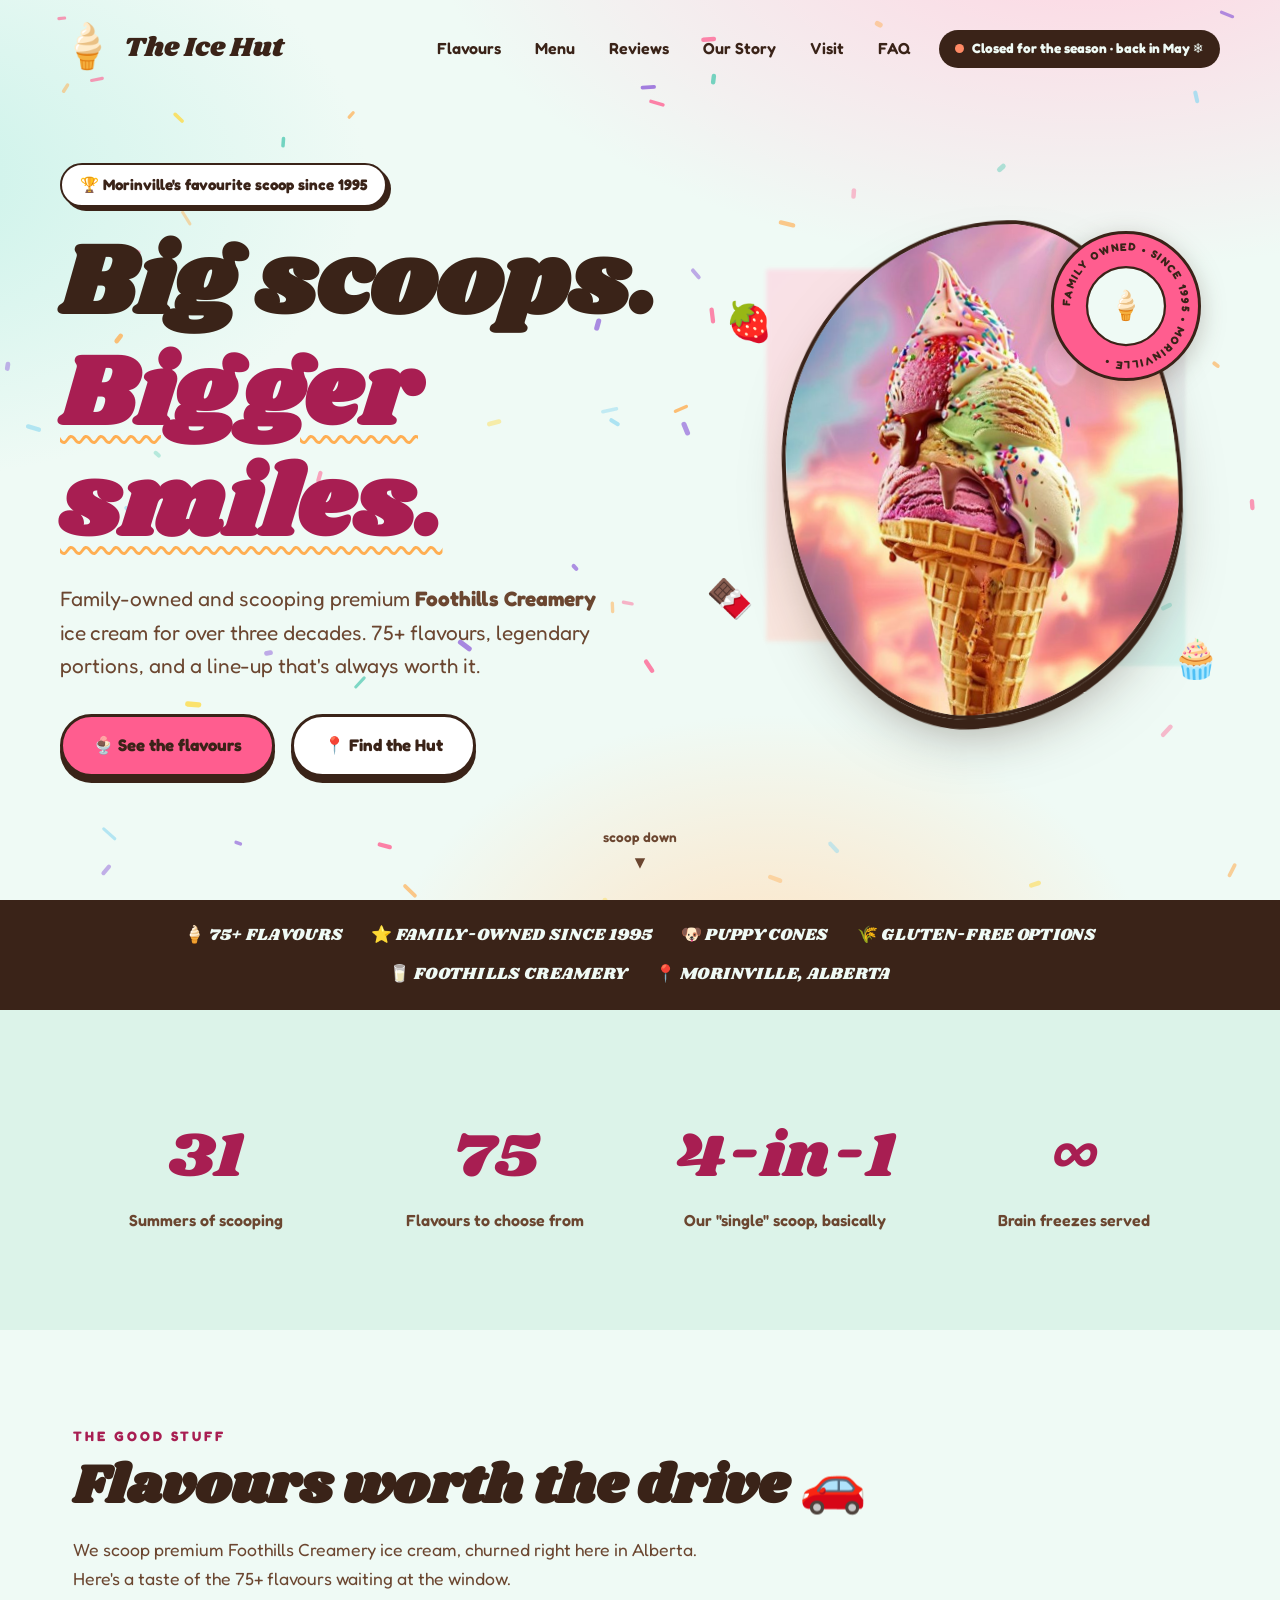
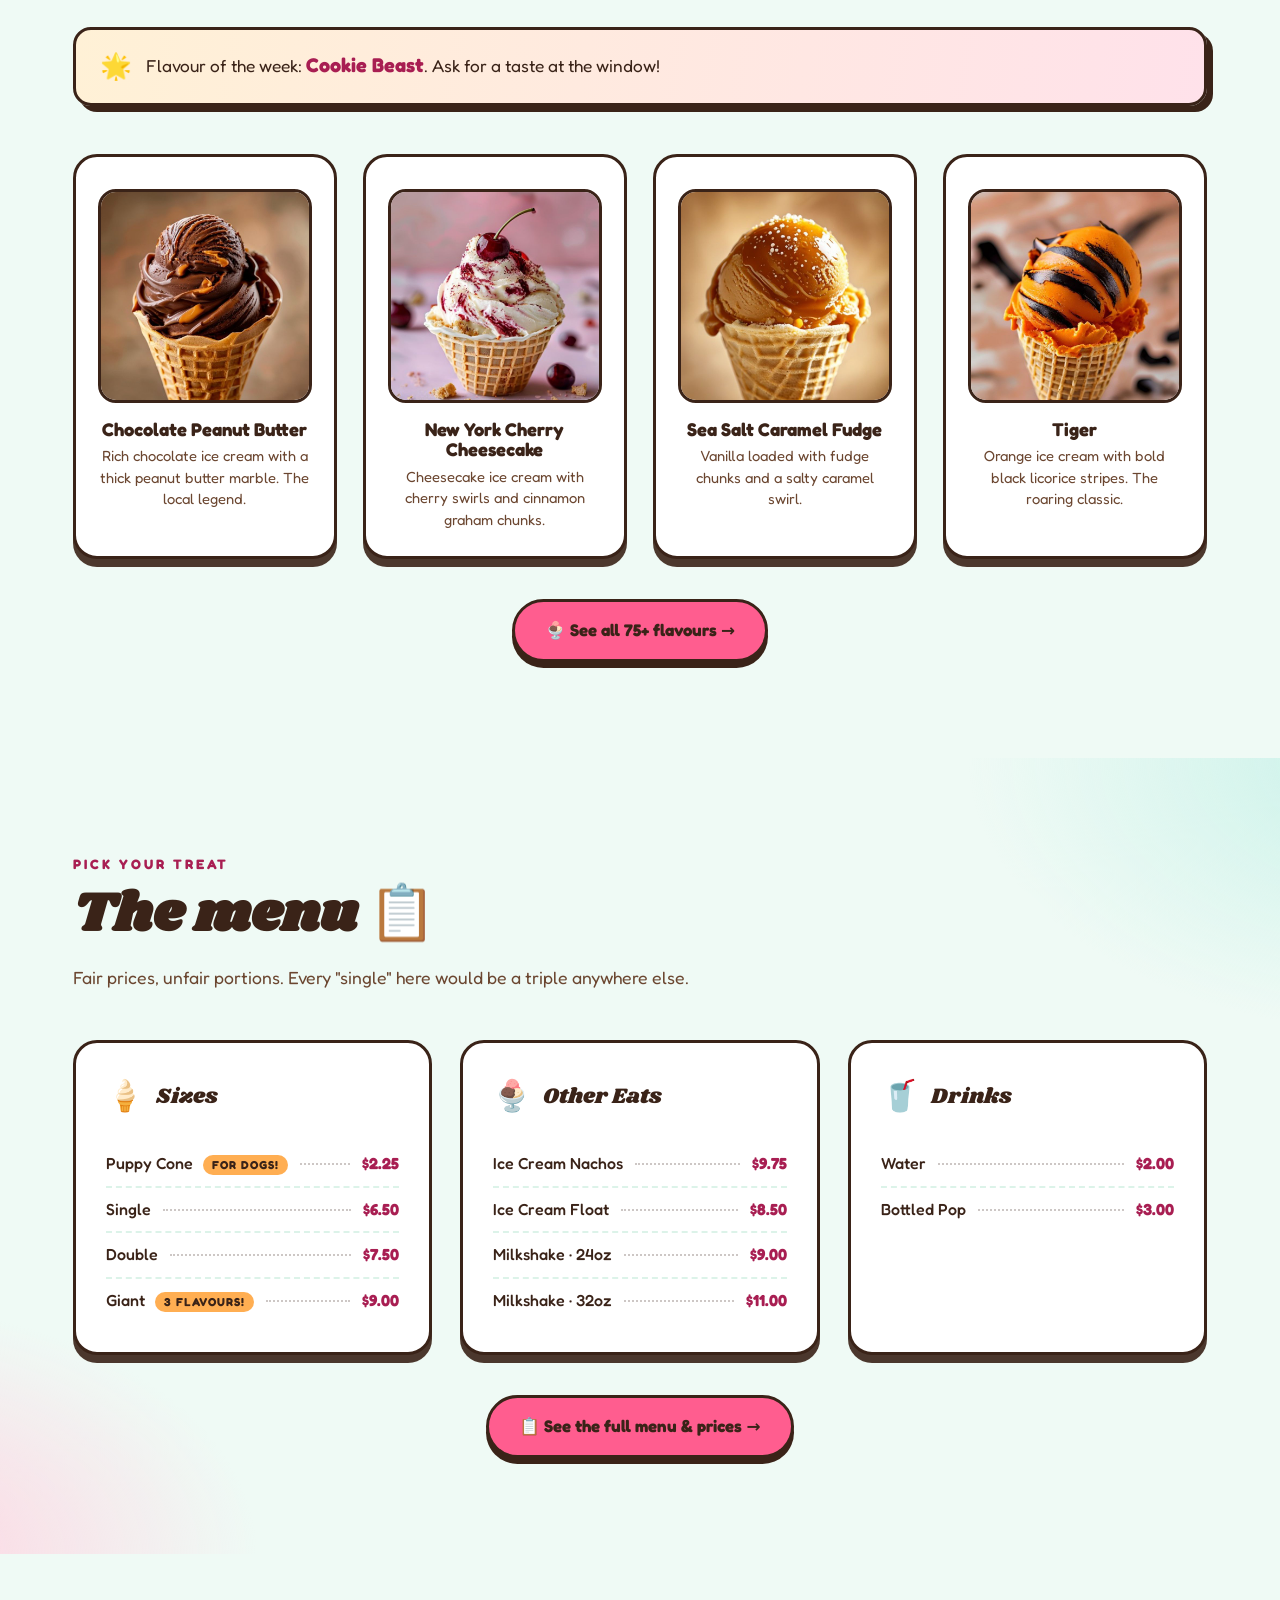
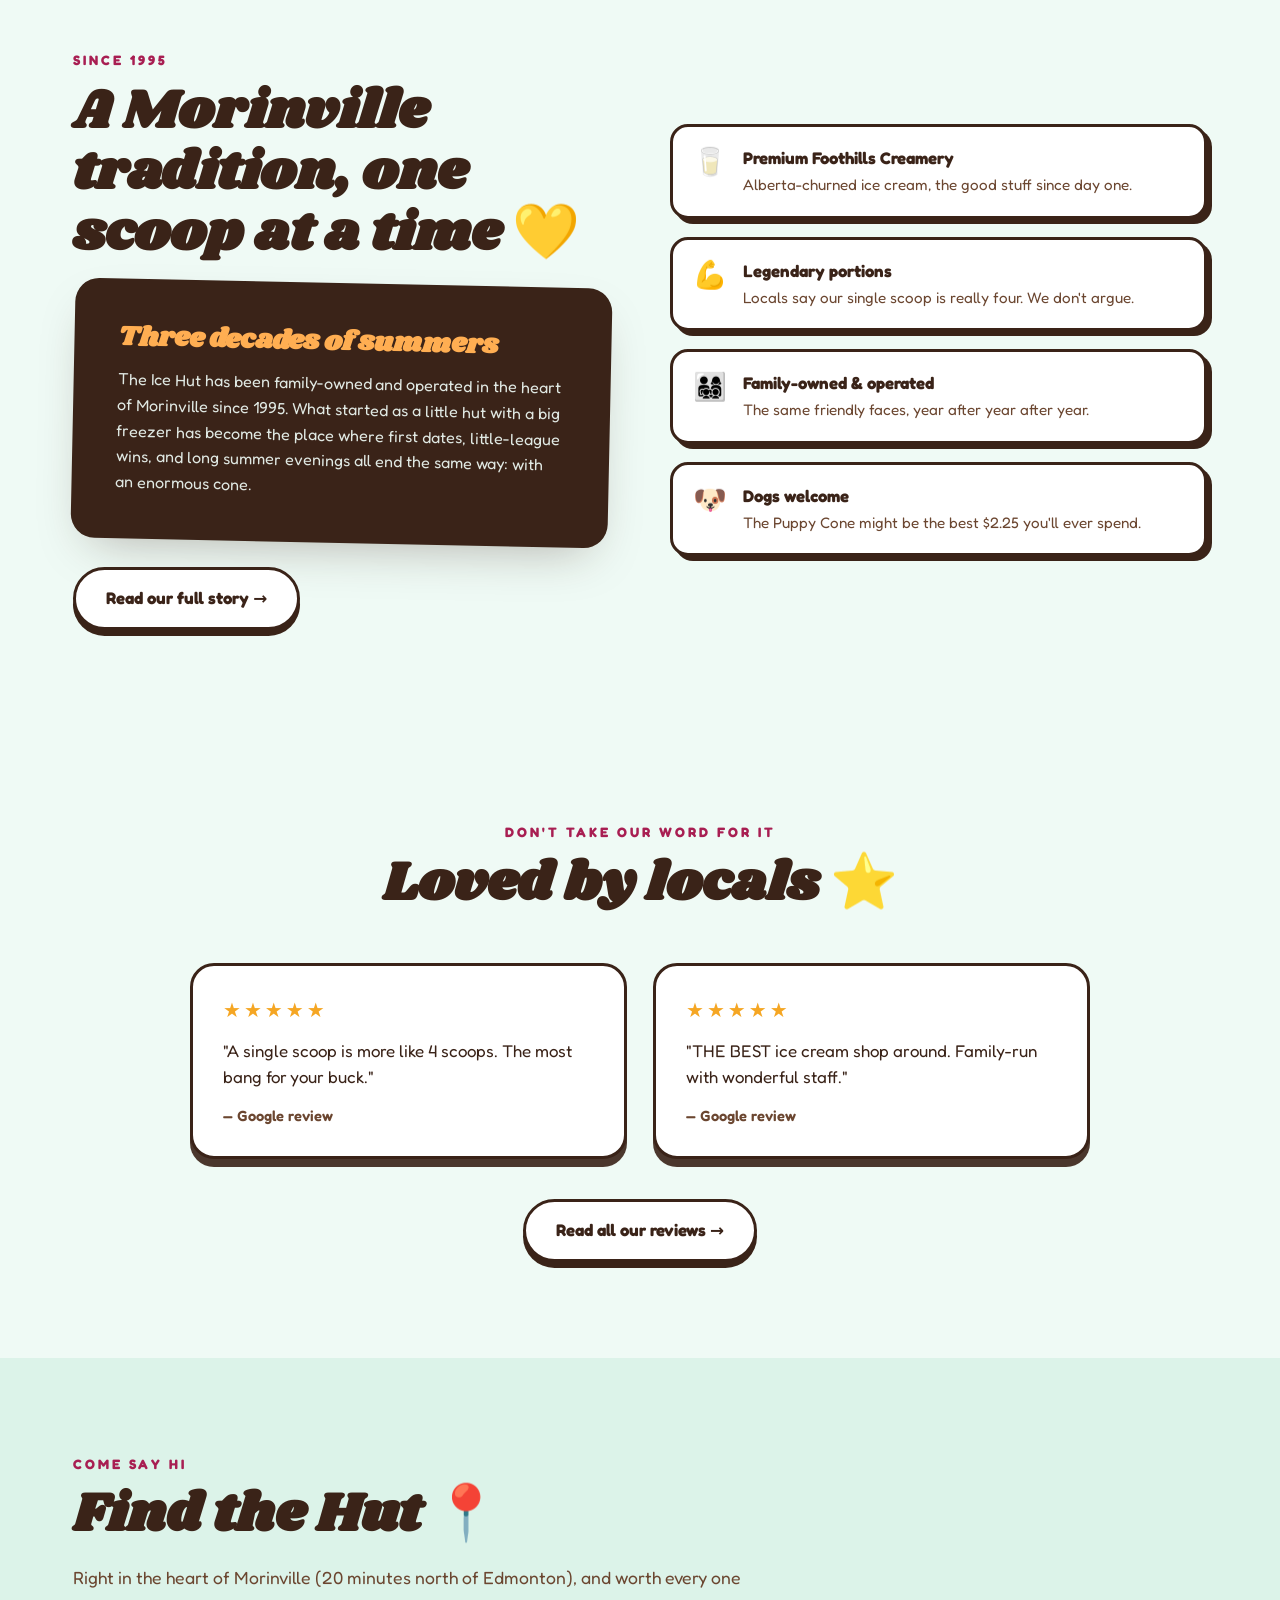
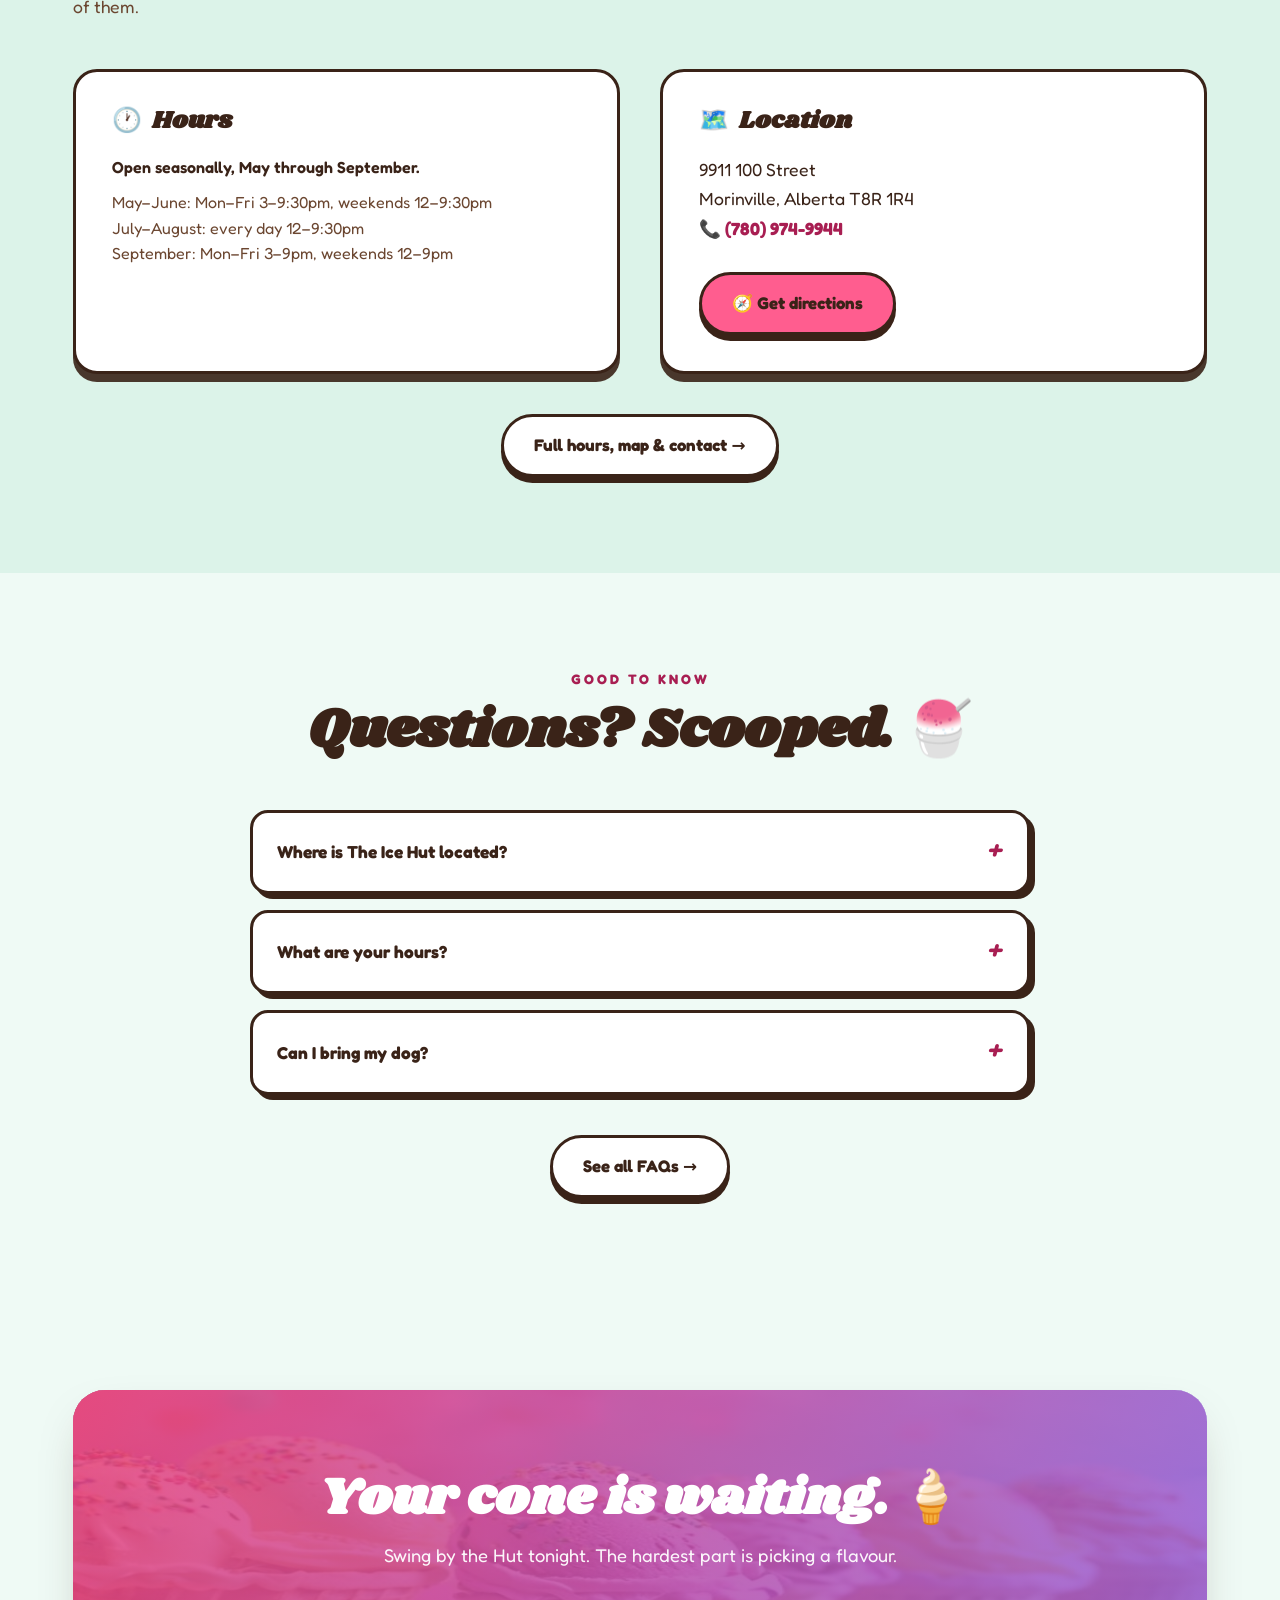
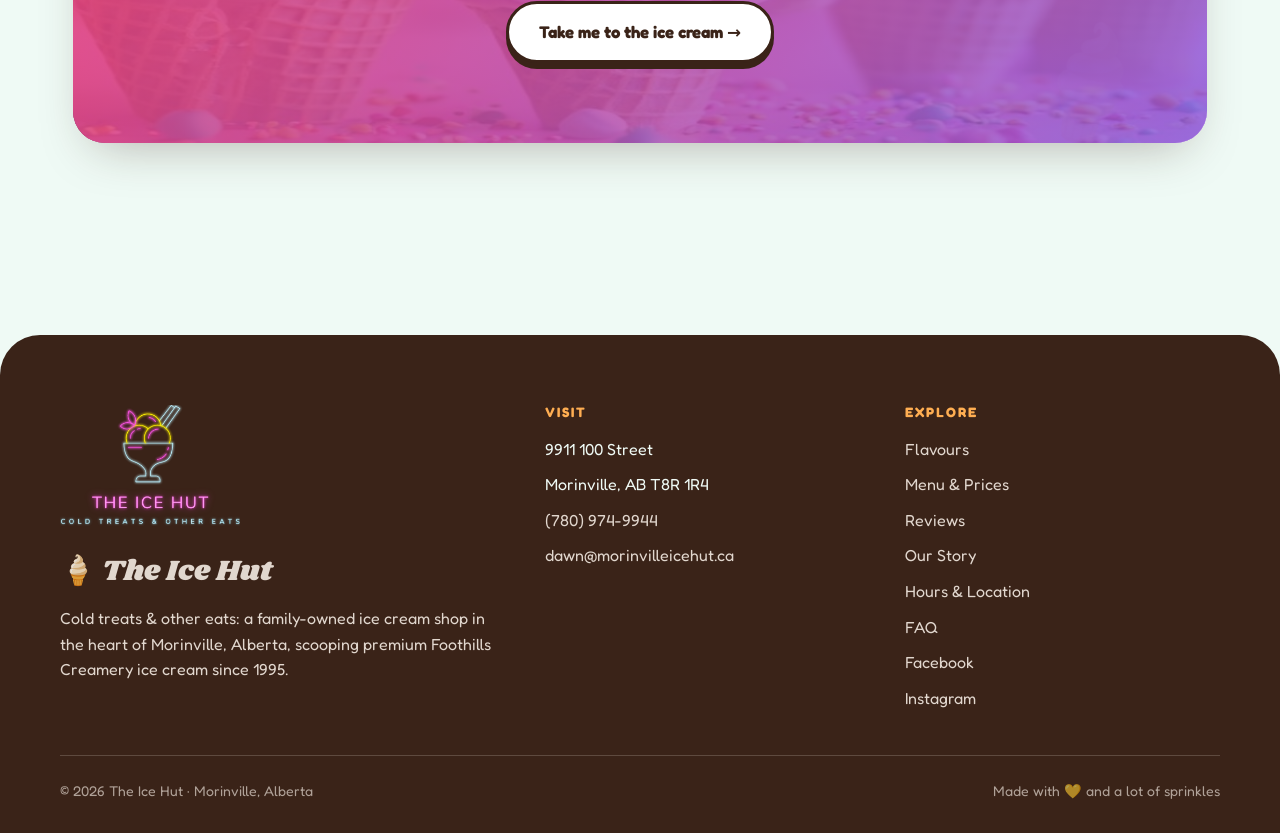
==== commit 0da0454b: "Add staff flavour board: mark flavours in stock, low, or out Staff can now set each flavour's availa" ====
--- a/index.html
+++ b/index.html
@@ -383,22 +383,22 @@
         </div>
 
         <div class="flavours-grid reveal-stagger">
-          <article class="flavour-card">
+          <article class="flavour-card" data-flavour="chocolate-peanut-butter">
             <figure class="flavour-photo"><img loading="lazy" src="images/flavour-pb-chocolate.jpg" alt="Scoop of chocolate peanut butter swirl ice cream in a waffle cone" width="800" height="800" onerror="this.parentElement.remove()" /></figure>
             <h3>Chocolate Peanut Butter</h3>
             <p>Rich chocolate ice cream with a thick peanut butter marble. The local legend.</p>
           </article>
-          <article class="flavour-card">
+          <article class="flavour-card" data-flavour="new-york-cherry-cheesecake">
             <figure class="flavour-photo"><img loading="lazy" src="images/flavour-cherry-cheesecake.jpg" alt="Scoop of cherry cheesecake ice cream with graham crumble in a waffle cone" width="800" height="800" onerror="this.parentElement.remove()" /></figure>
             <h3>New York Cherry Cheesecake</h3>
             <p>Cheesecake ice cream with cherry swirls and cinnamon graham chunks.</p>
           </article>
-          <article class="flavour-card">
+          <article class="flavour-card" data-flavour="sea-salt-caramel-fudge">
             <figure class="flavour-photo"><img loading="lazy" src="images/flavour-salted-caramel.jpg" alt="Scoop of salted caramel ice cream with caramel drizzle in a waffle cone" width="800" height="800" onerror="this.parentElement.remove()" /></figure>
             <h3>Sea Salt Caramel Fudge</h3>
             <p>Vanilla loaded with fudge chunks and a salty caramel swirl.</p>
           </article>
-          <article class="flavour-card">
+          <article class="flavour-card" data-flavour="tiger">
             <figure class="flavour-photo"><img loading="lazy" src="images/flavour-tiger-tail.jpg" alt="Scoop of orange and black licorice tiger tail ice cream in a waffle cone" width="800" height="800" onerror="this.parentElement.remove()" /></figure>
             <h3>Tiger</h3>
             <p>Orange ice cream with bold black licorice stripes. The roaring classic.</p>
@@ -595,6 +595,7 @@
 
   <button class="back-top" id="backTop" aria-label="Back to top">🍦</button>
 
+  <script src="firebase-config.js"></script>
   <script src="script.js"></script>
 
 </body>
--- a/styles.css
+++ b/styles.css
@@ -638,6 +638,35 @@
   margin-top: 40px; text-align: center; color: var(--choc-soft); font-size: 0.95rem;
 }
 
+/* ============ Live stock status (set by staff in admin.html) ============ */
+.stock-badge {
+  display: inline-block; font-size: 0.72rem; font-weight: 700;
+  text-transform: uppercase; letter-spacing: 0.5px;
+  border-radius: 999px; padding: 2px 8px; margin-left: 6px;
+  vertical-align: middle; white-space: nowrap;
+  border: 2px solid var(--choc);
+}
+.stock-badge--out { background: var(--choc); color: #fff; }
+.stock-badge--low { background: var(--caramel); color: var(--choc); }
+
+/* A–Z entries: dim the whole entry so the board reads at a glance */
+.flavour-index-item.flavour-out dt { color: var(--choc-soft); text-decoration: line-through; }
+.flavour-index-item.flavour-out dt .stock-badge { text-decoration: none; }
+.flavour-index-item.flavour-out dd { opacity: 0.6; }
+
+/* Cards: badge sits in the corner, artwork steps back */
+.flavour-card .stock-badge {
+  position: absolute; top: 14px; right: 14px; z-index: 2; margin: 0;
+  box-shadow: 0 3px 0 rgba(58, 35, 24, 0.5);
+}
+.flavour-card.flavour-out .flavour-photo img { filter: grayscale(0.85) brightness(0.95); }
+.flavour-card.flavour-out h3 { color: var(--choc-soft); }
+.flavour-card.flavour-out .flavour-art { opacity: 0.45; filter: grayscale(0.7); }
+
+#stockNote {
+  margin-top: 14px; font-weight: 600; color: var(--choc-soft);
+}
+
 @media (max-width: 900px) {
   .flavour-index { column-count: 2; }
 }
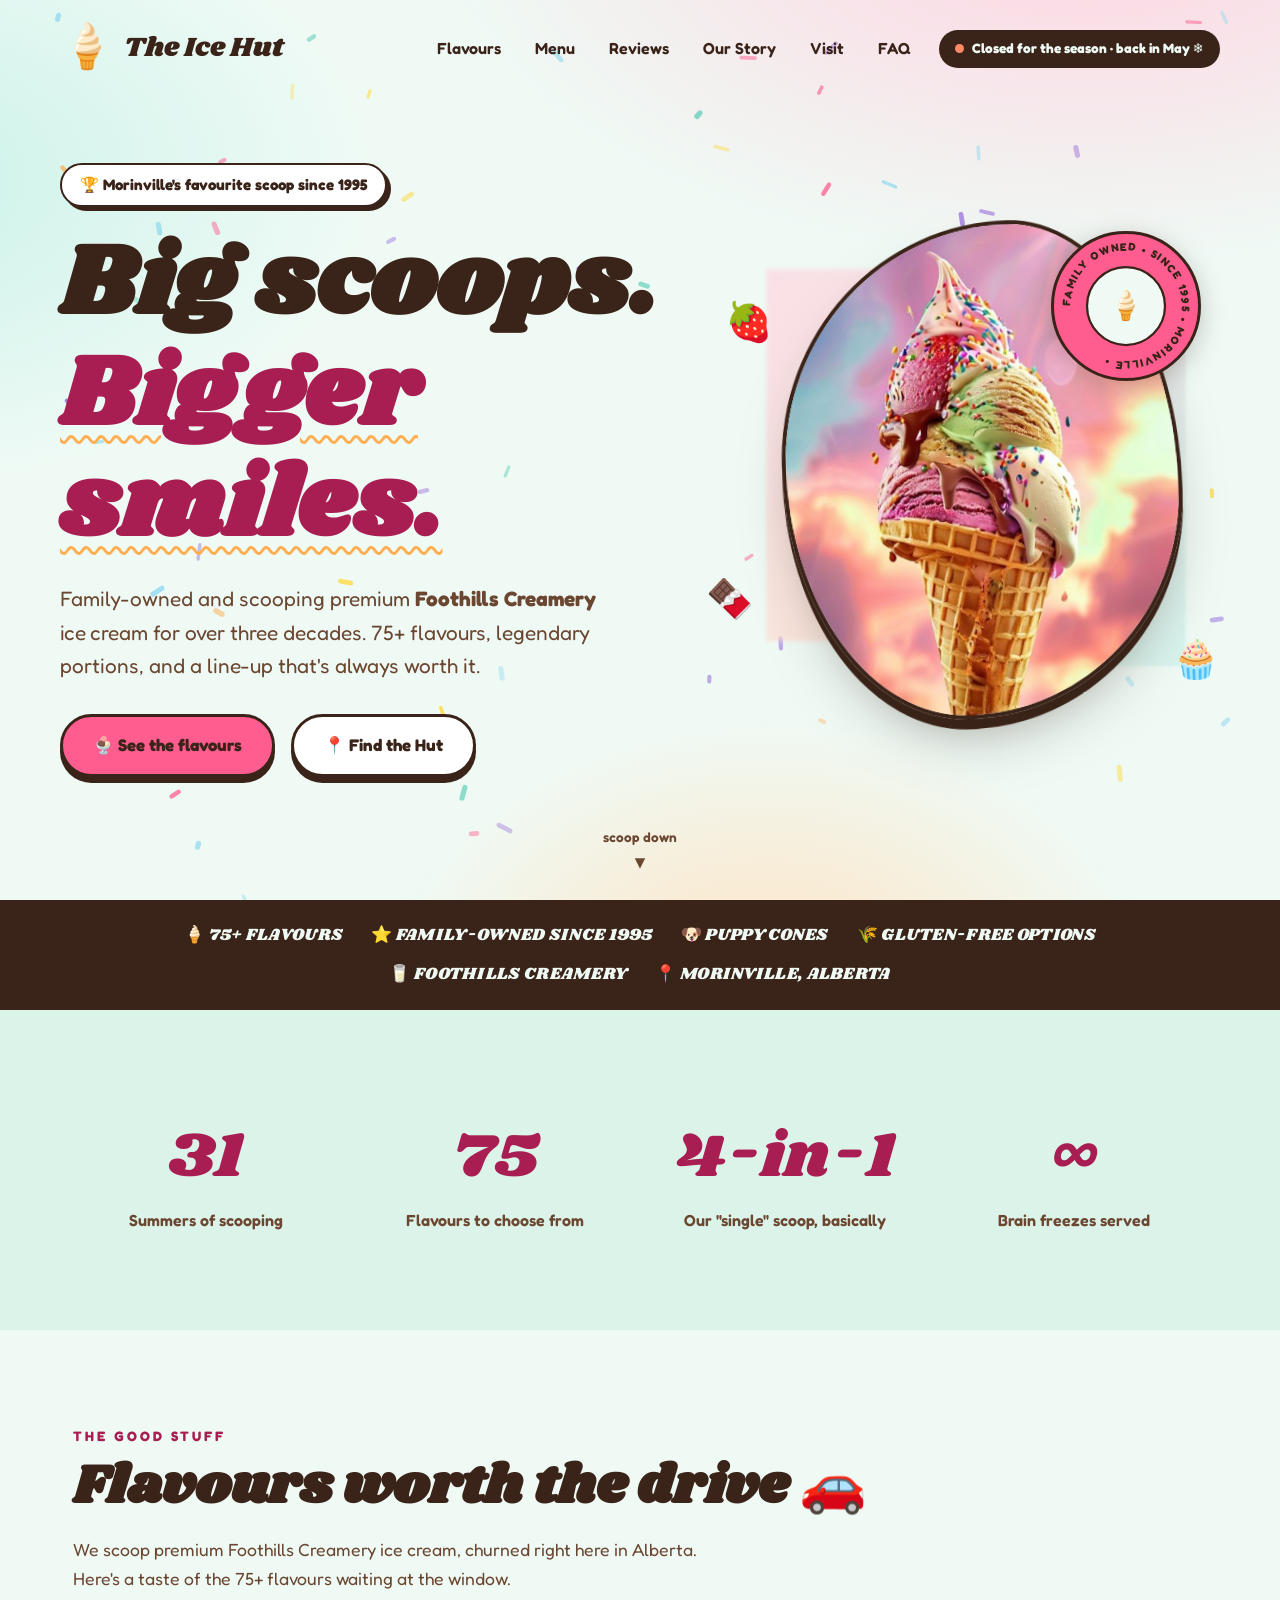
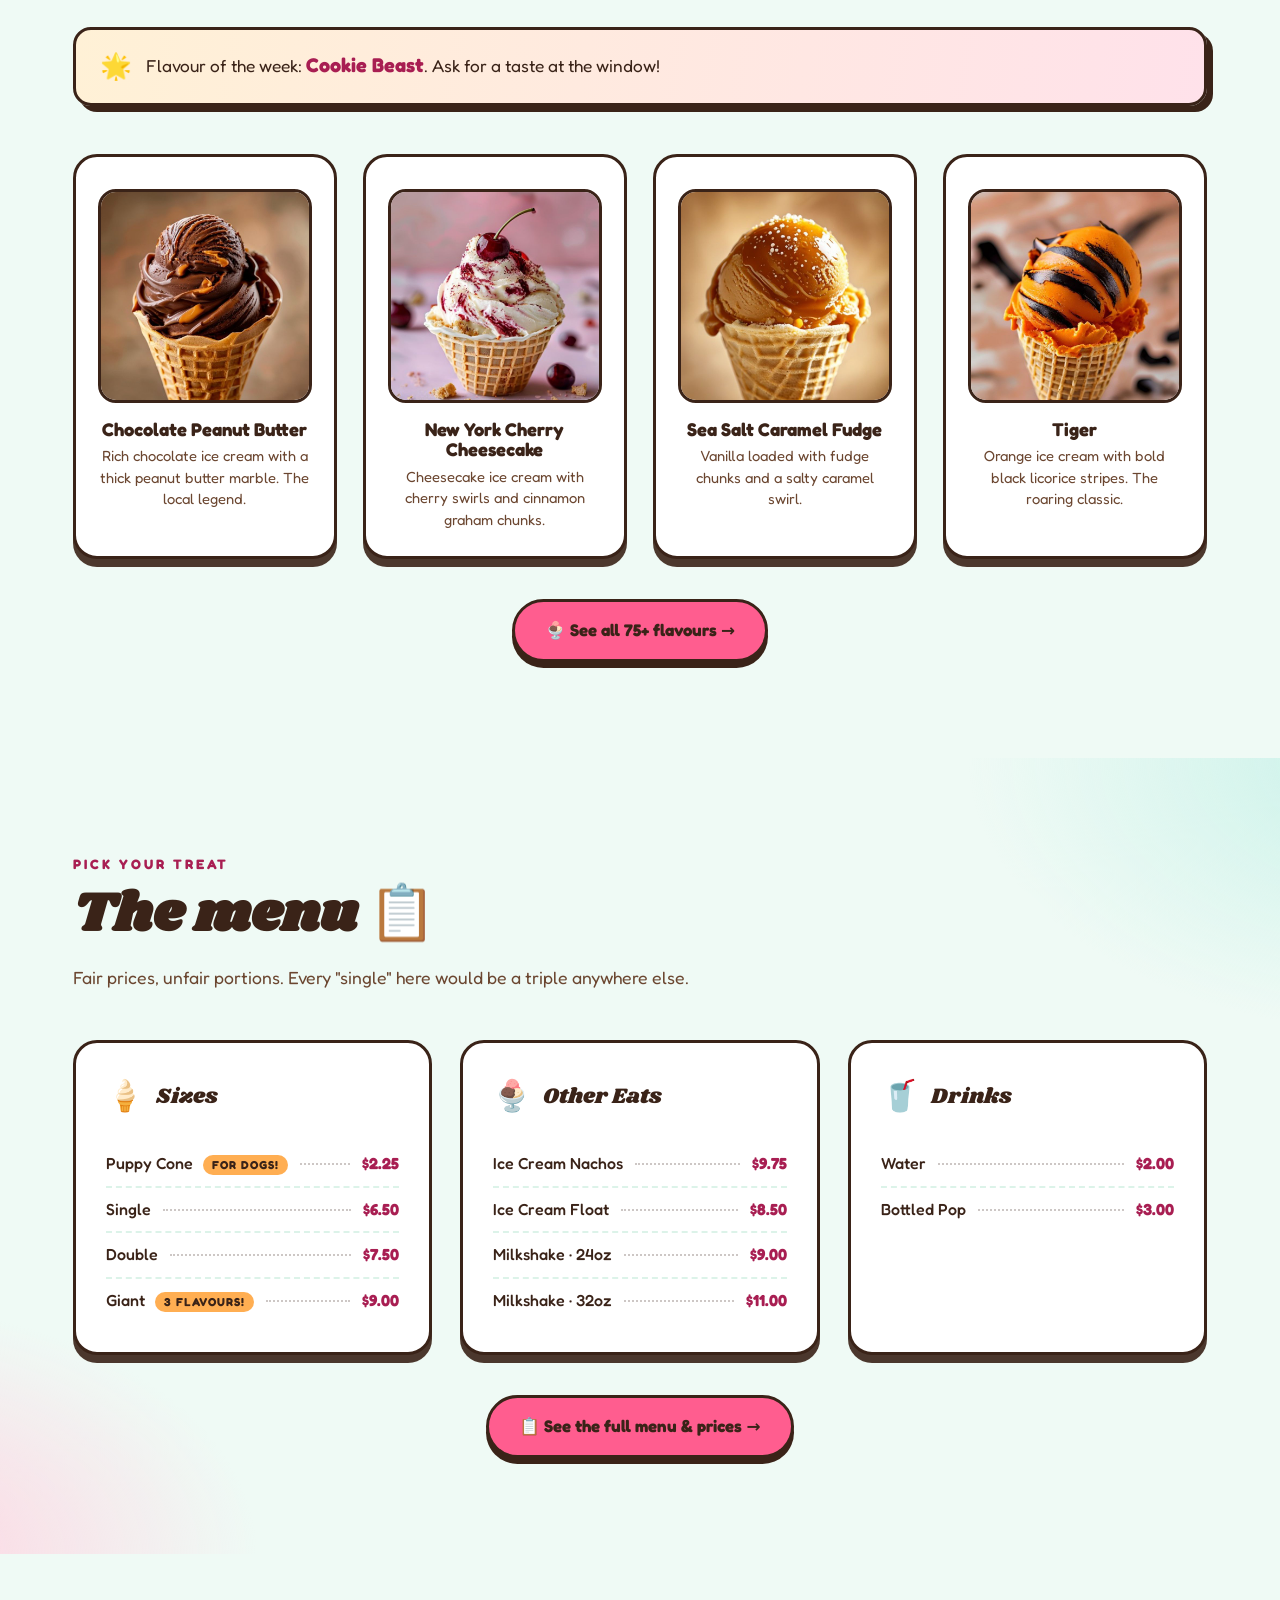
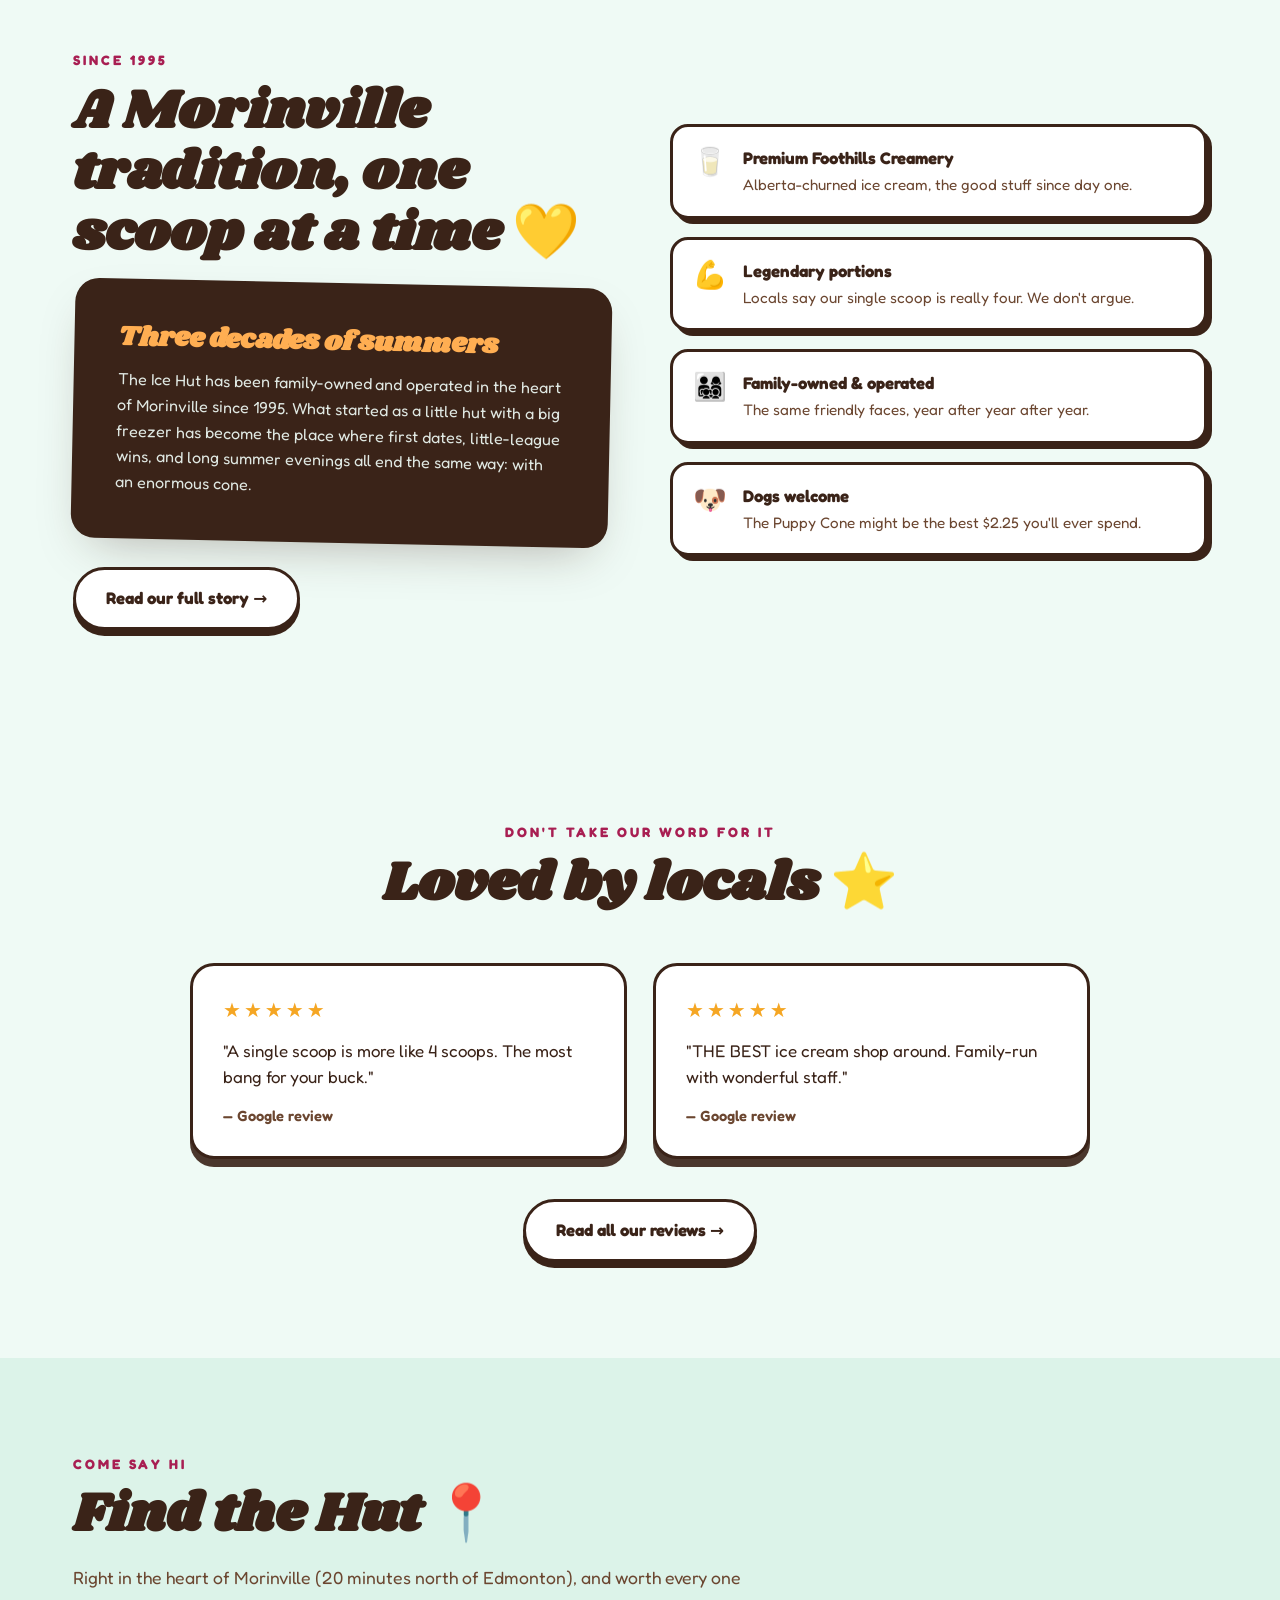
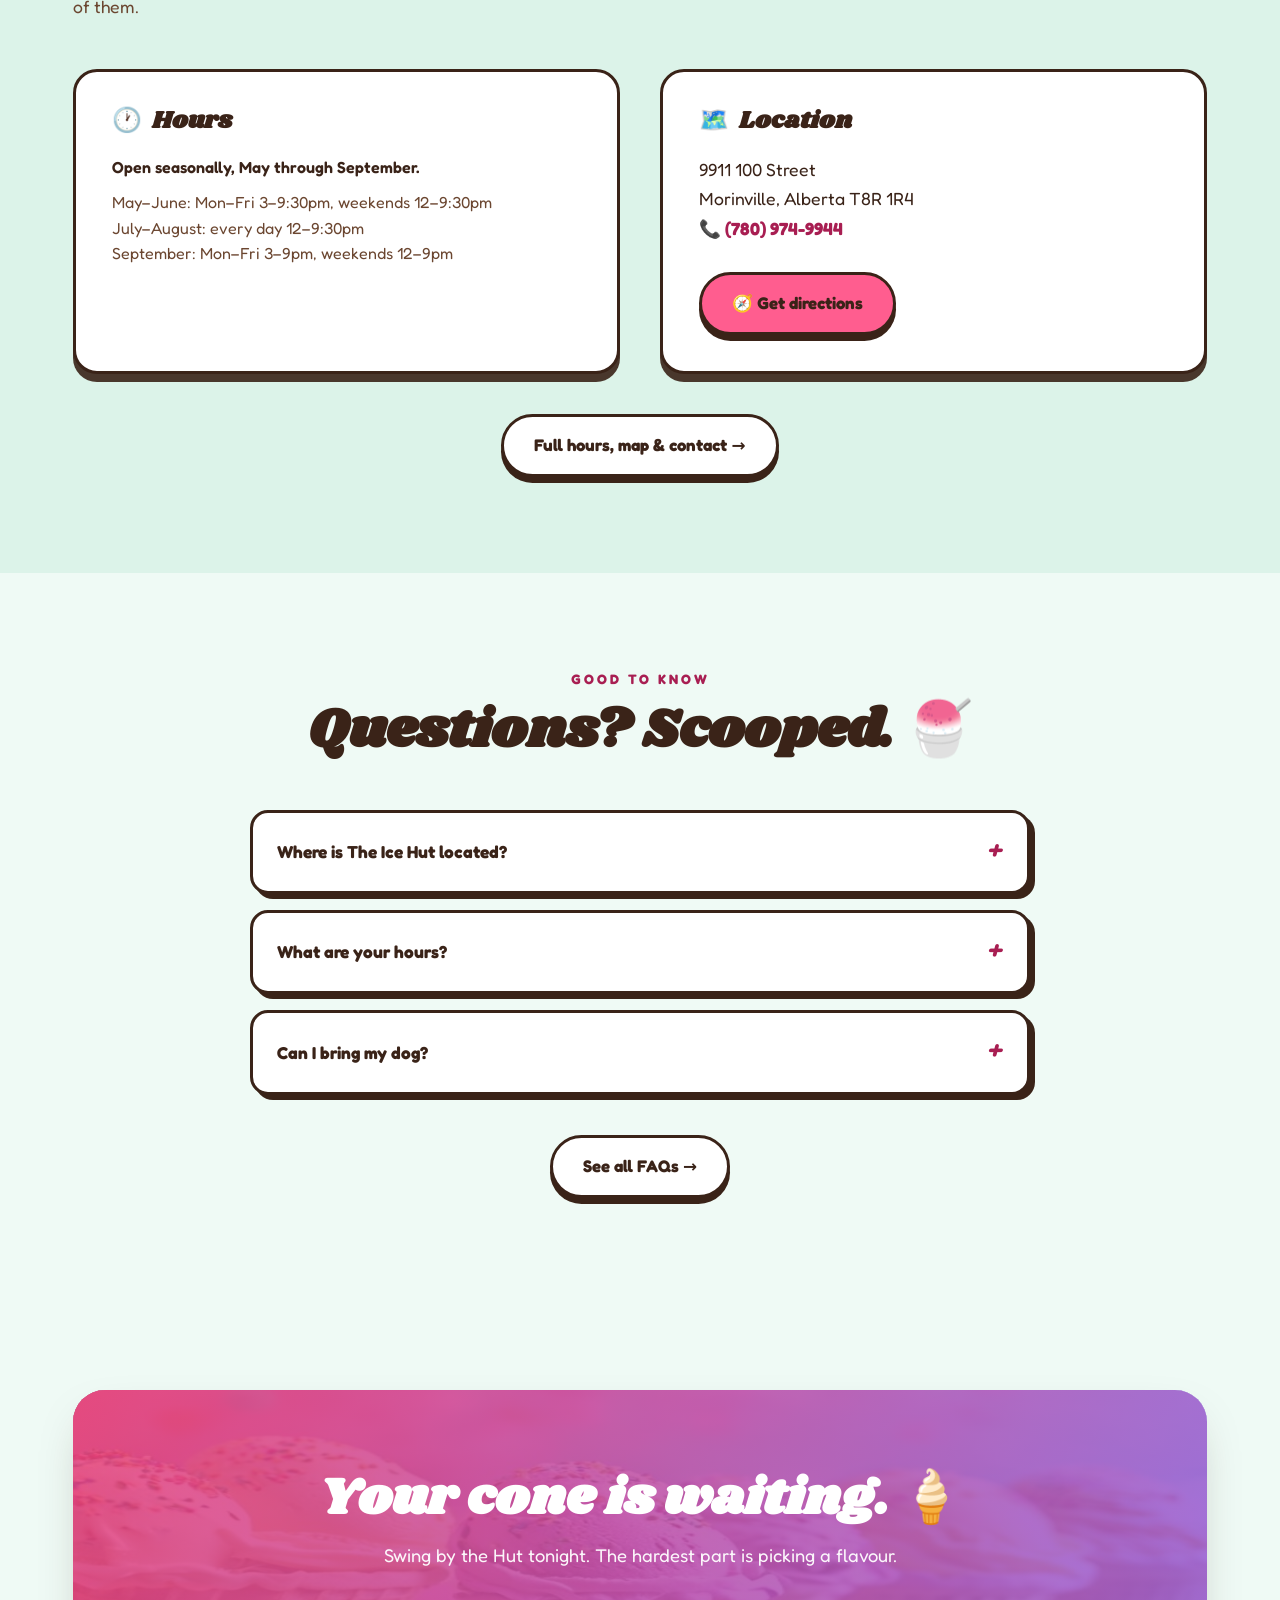
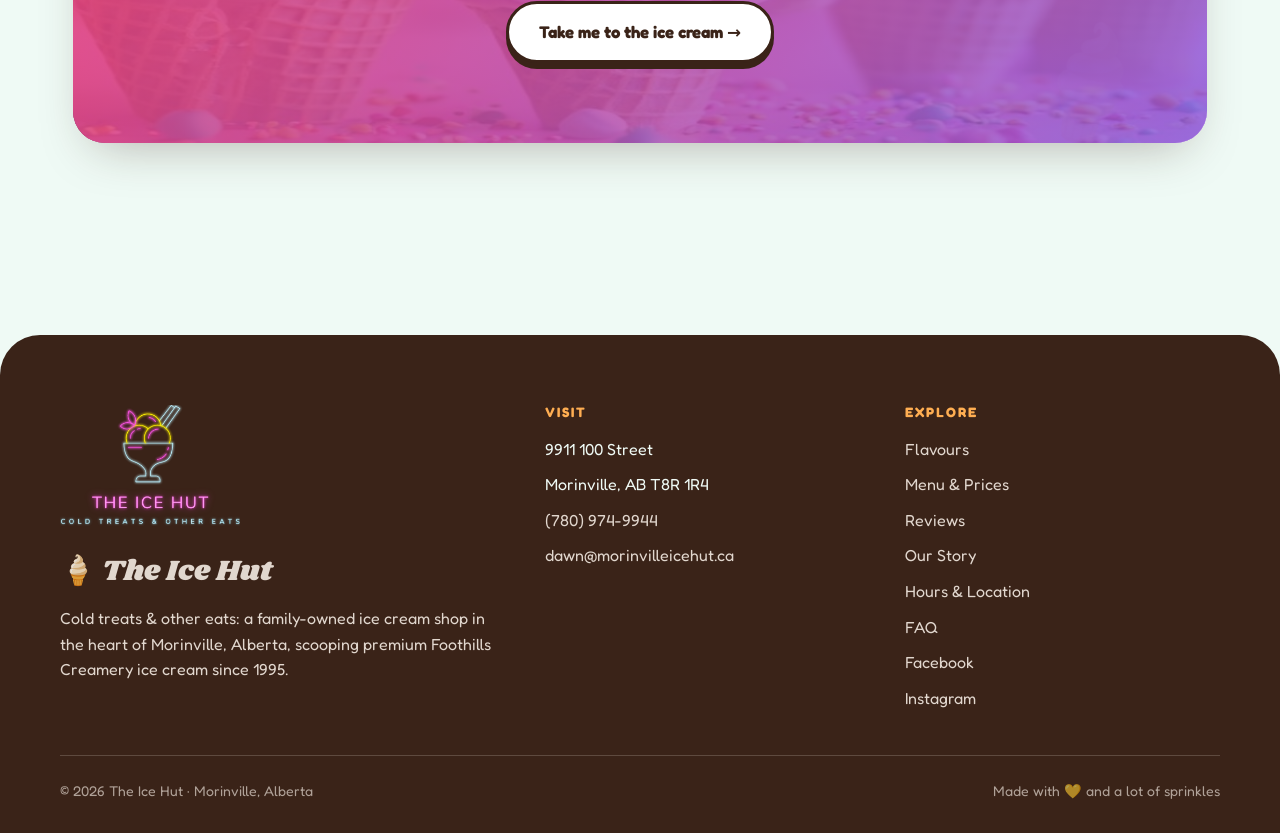
==== commit 42c5a6ae: "Move the flavour board from Firebase to Supabase Firebase needed a Google console login that could n" ====
--- a/index.html
+++ b/index.html
@@ -596,6 +596,7 @@
   <button class="back-top" id="backTop" aria-label="Back to top">🍦</button>
 
   <script src="firebase-config.js"></script>
+  <script src="supabase-config.js"></script>
   <script src="script.js"></script>
 
 </body>
--- a/styles.css
+++ b/styles.css
@@ -720,4 +720,10 @@
   }
   html { scroll-behavior: auto; }
   .reveal, .reveal-stagger > * { opacity: 1; transform: none; }
-}+}
+/* ============ Type ramp utilities ============ */
+/* Documented in DESIGN.md typography as the `small` and `fine` roles. */
+.text-small { font-size: 0.95rem; line-height: 1.5; color: var(--choc-soft); }
+.text-fine  { font-size: 0.92rem; line-height: 1.45; color: var(--choc-soft); }
+.note-seasonal { margin-top: 16px; font-weight: 600; }
+.note-drinks { margin-top: 14px; }
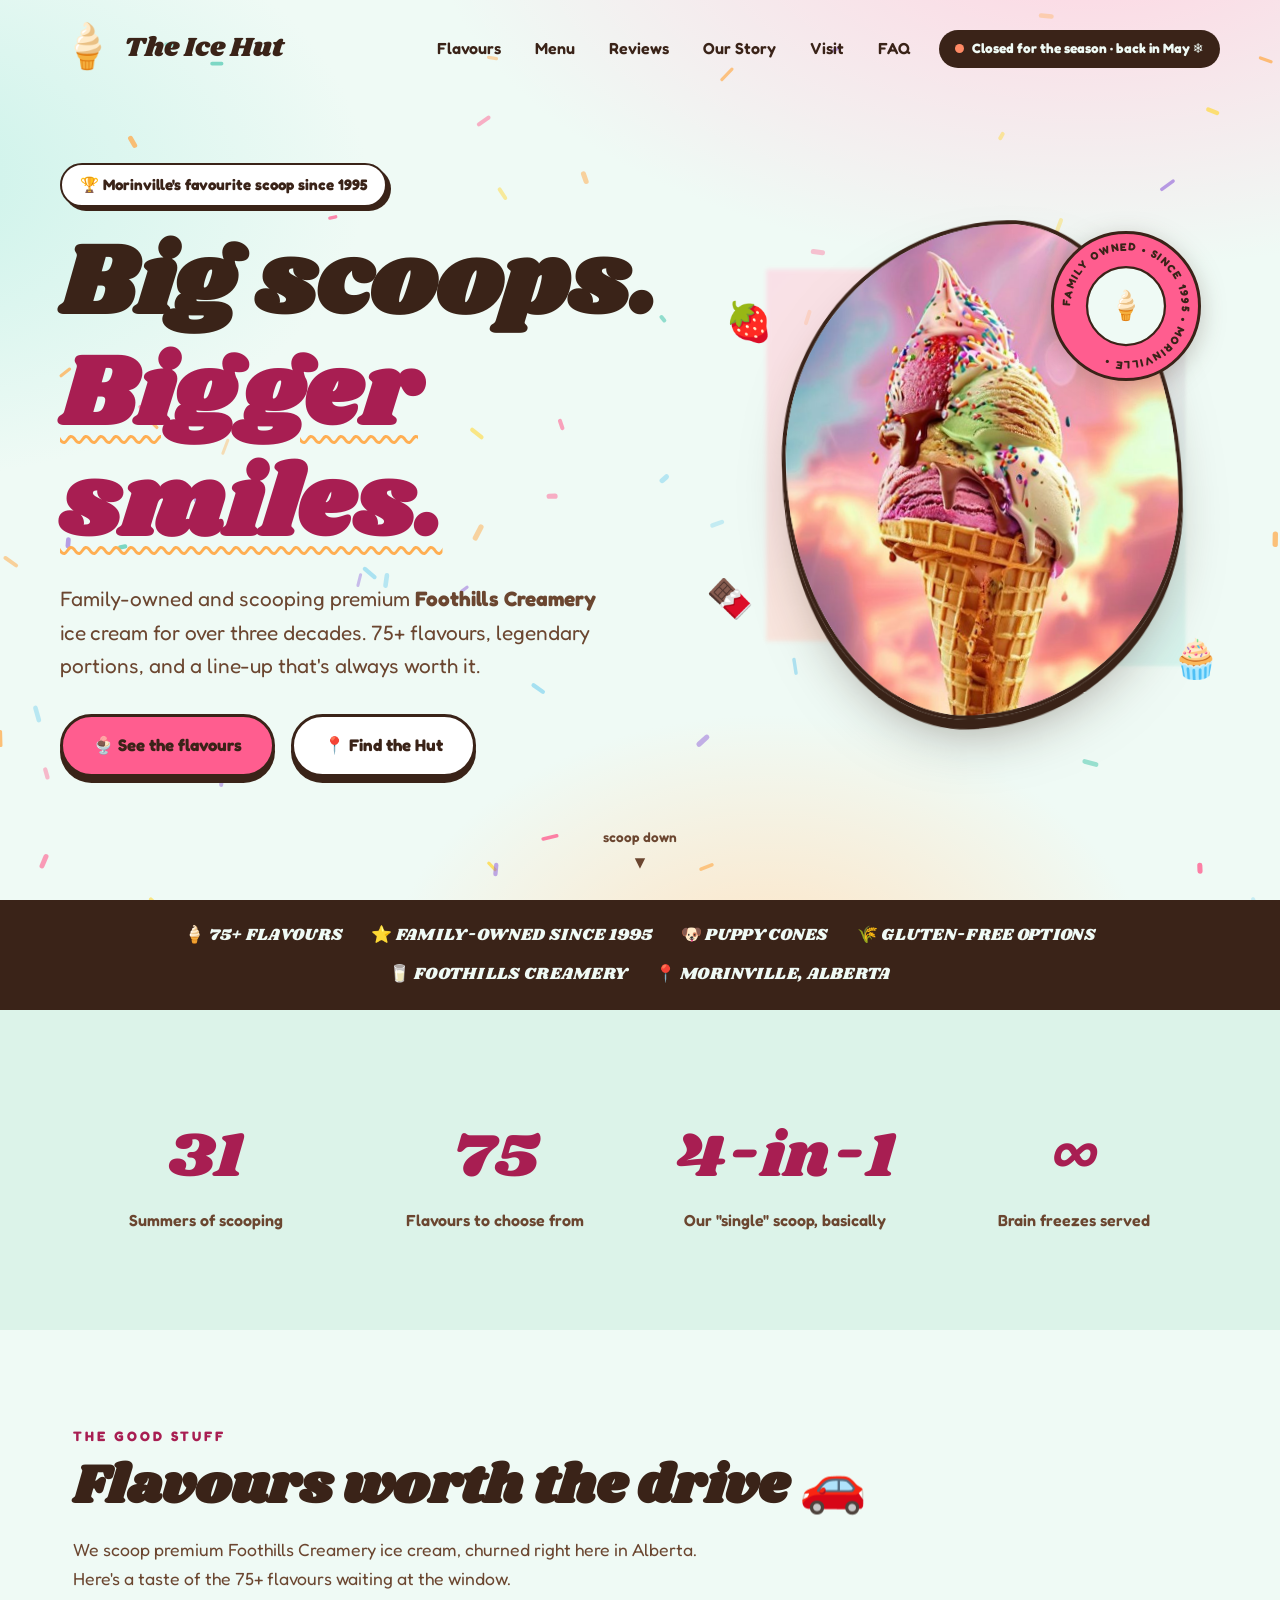
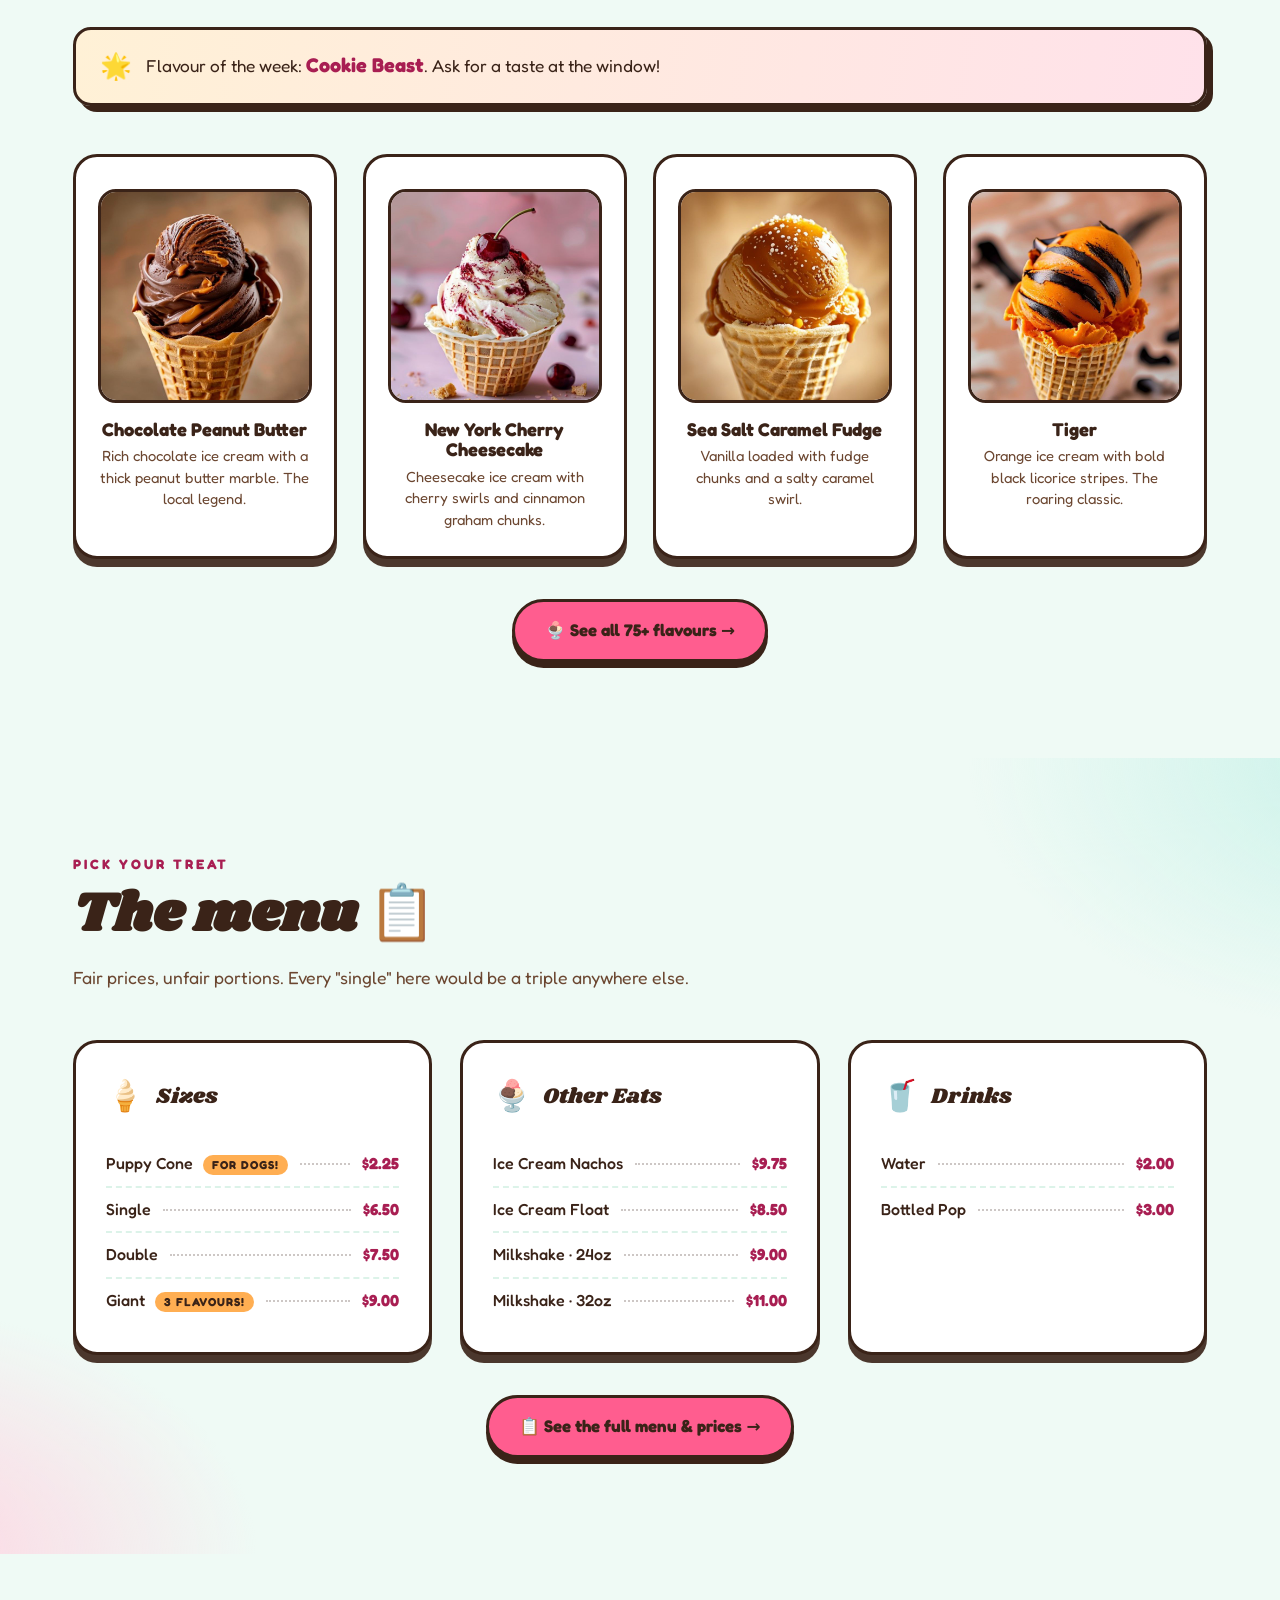
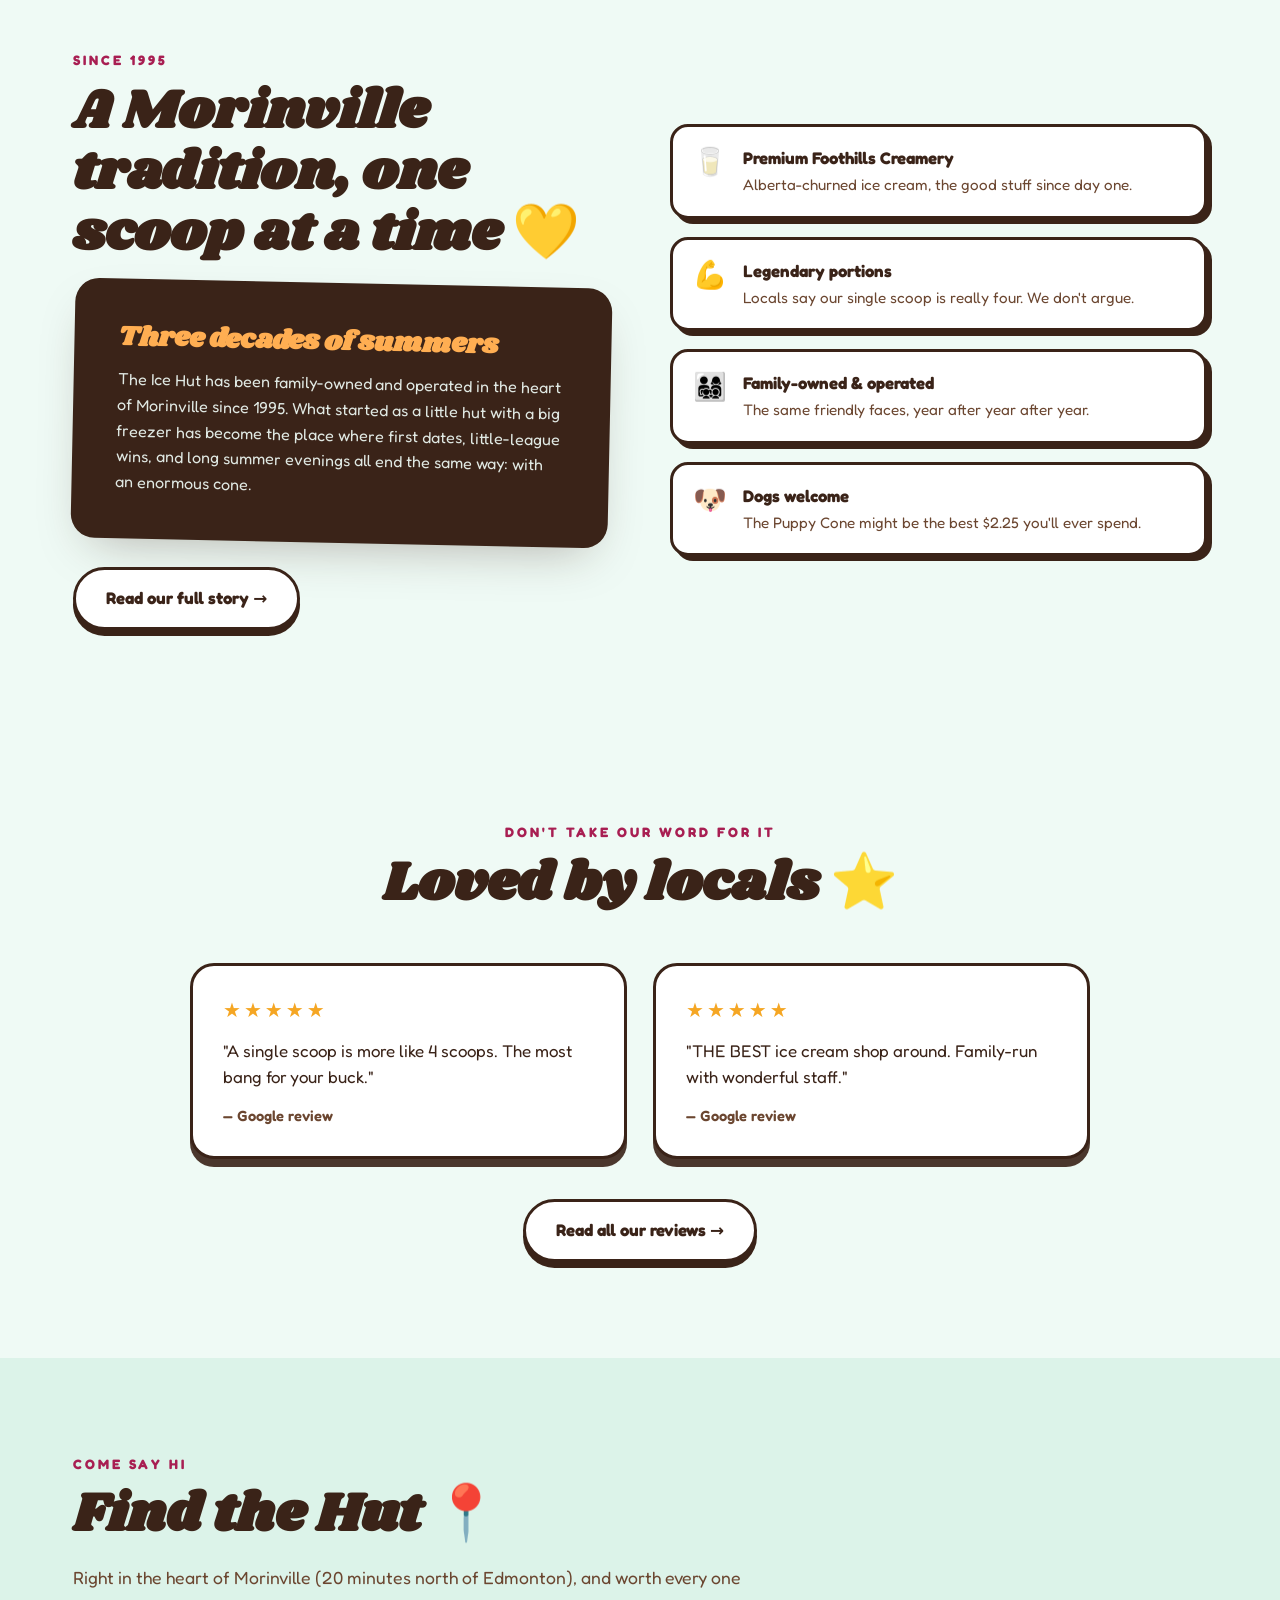
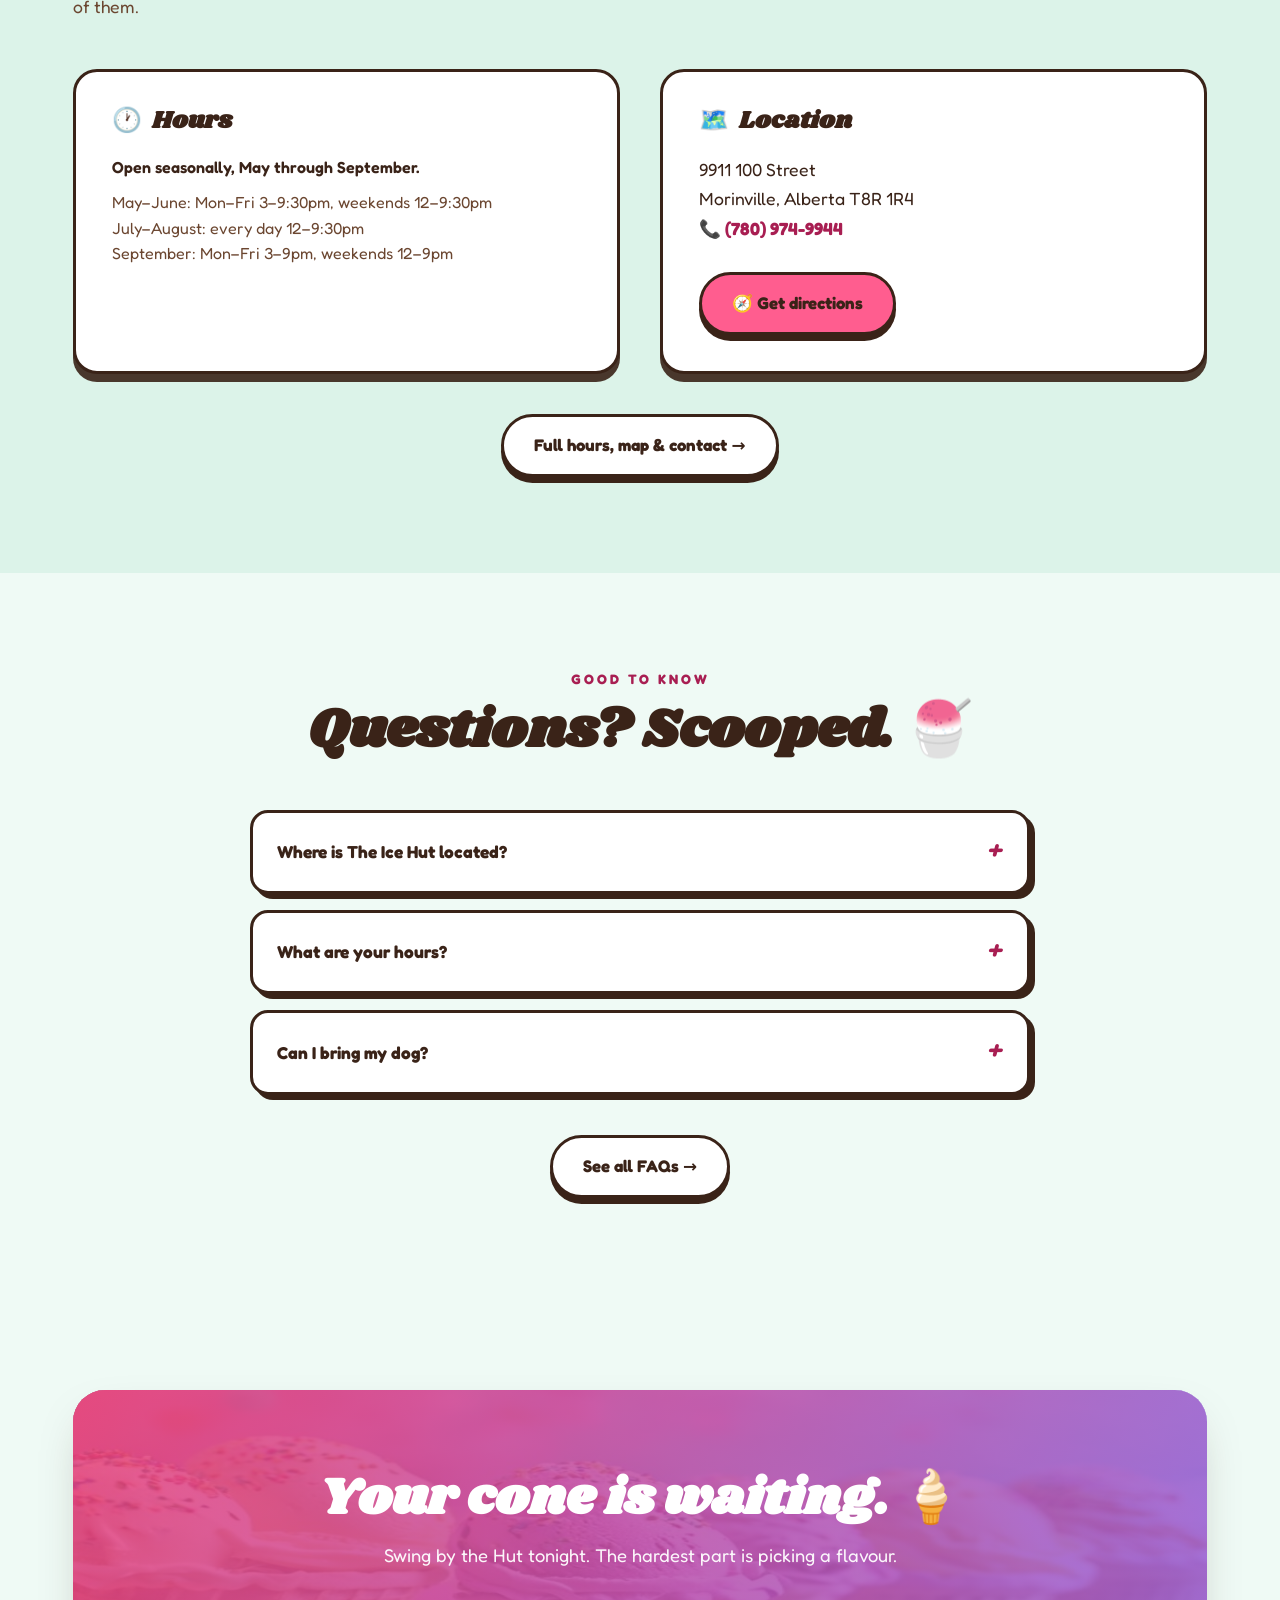
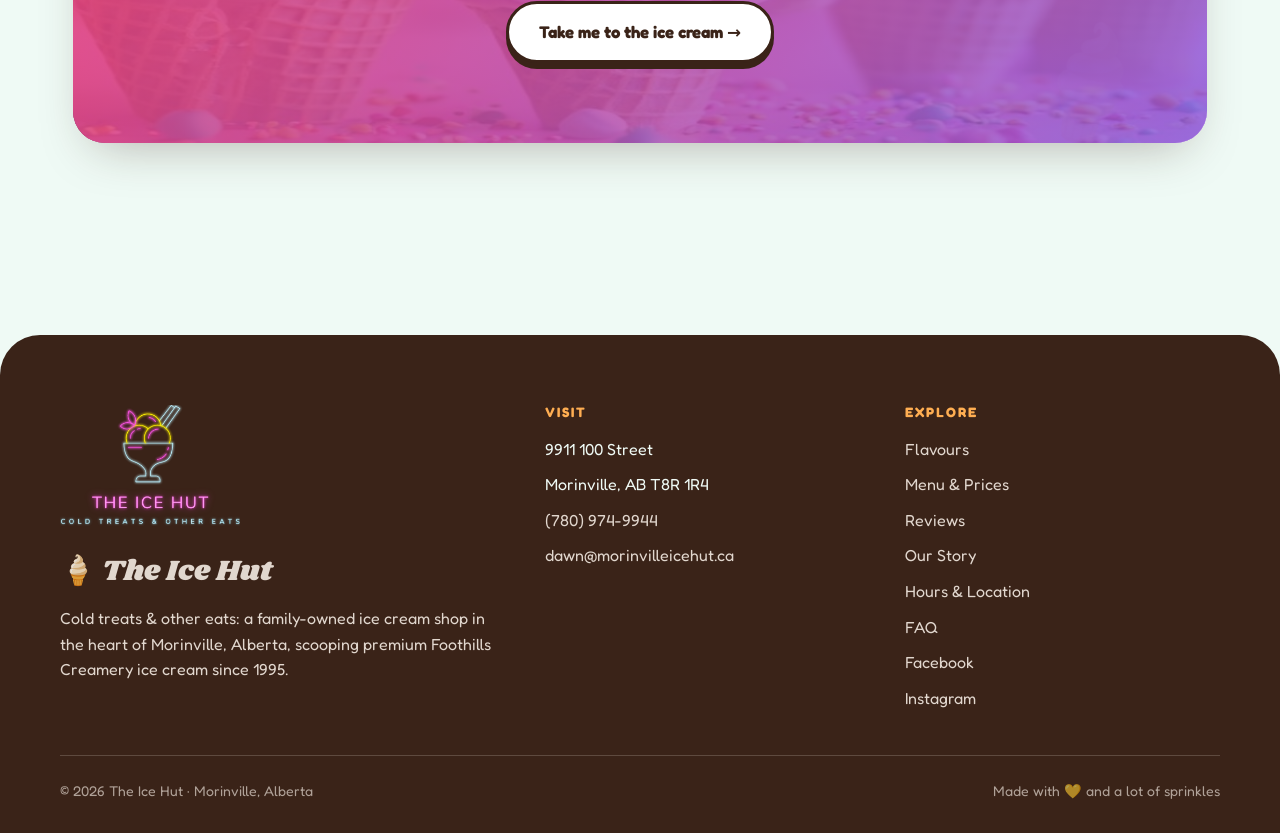
==== commit 752eb7f2: "Remove stale firebase-config.js script tags index.html and flavours.html still loaded firebase-confi" ====
--- a/index.html
+++ b/index.html
@@ -595,7 +595,6 @@
 
   <button class="back-top" id="backTop" aria-label="Back to top">🍦</button>
 
-  <script src="firebase-config.js"></script>
   <script src="supabase-config.js"></script>
   <script src="script.js"></script>
 
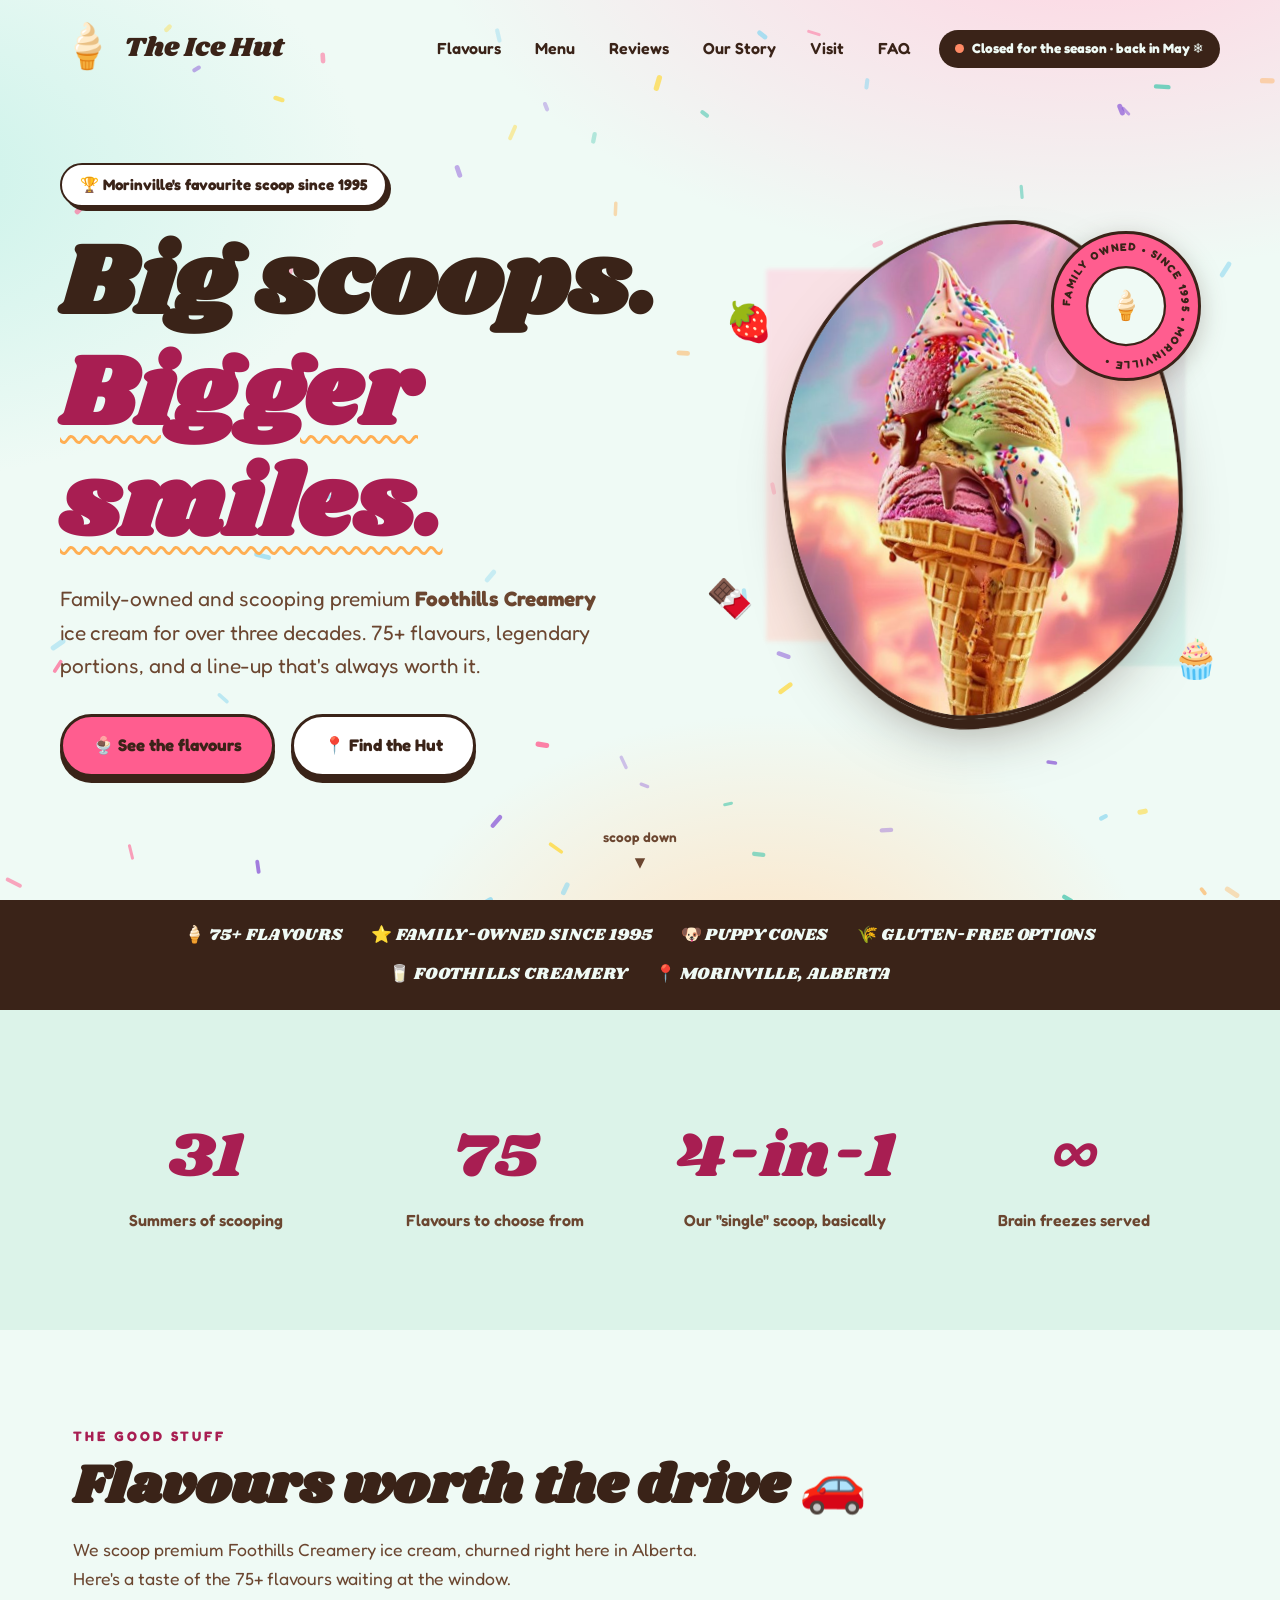
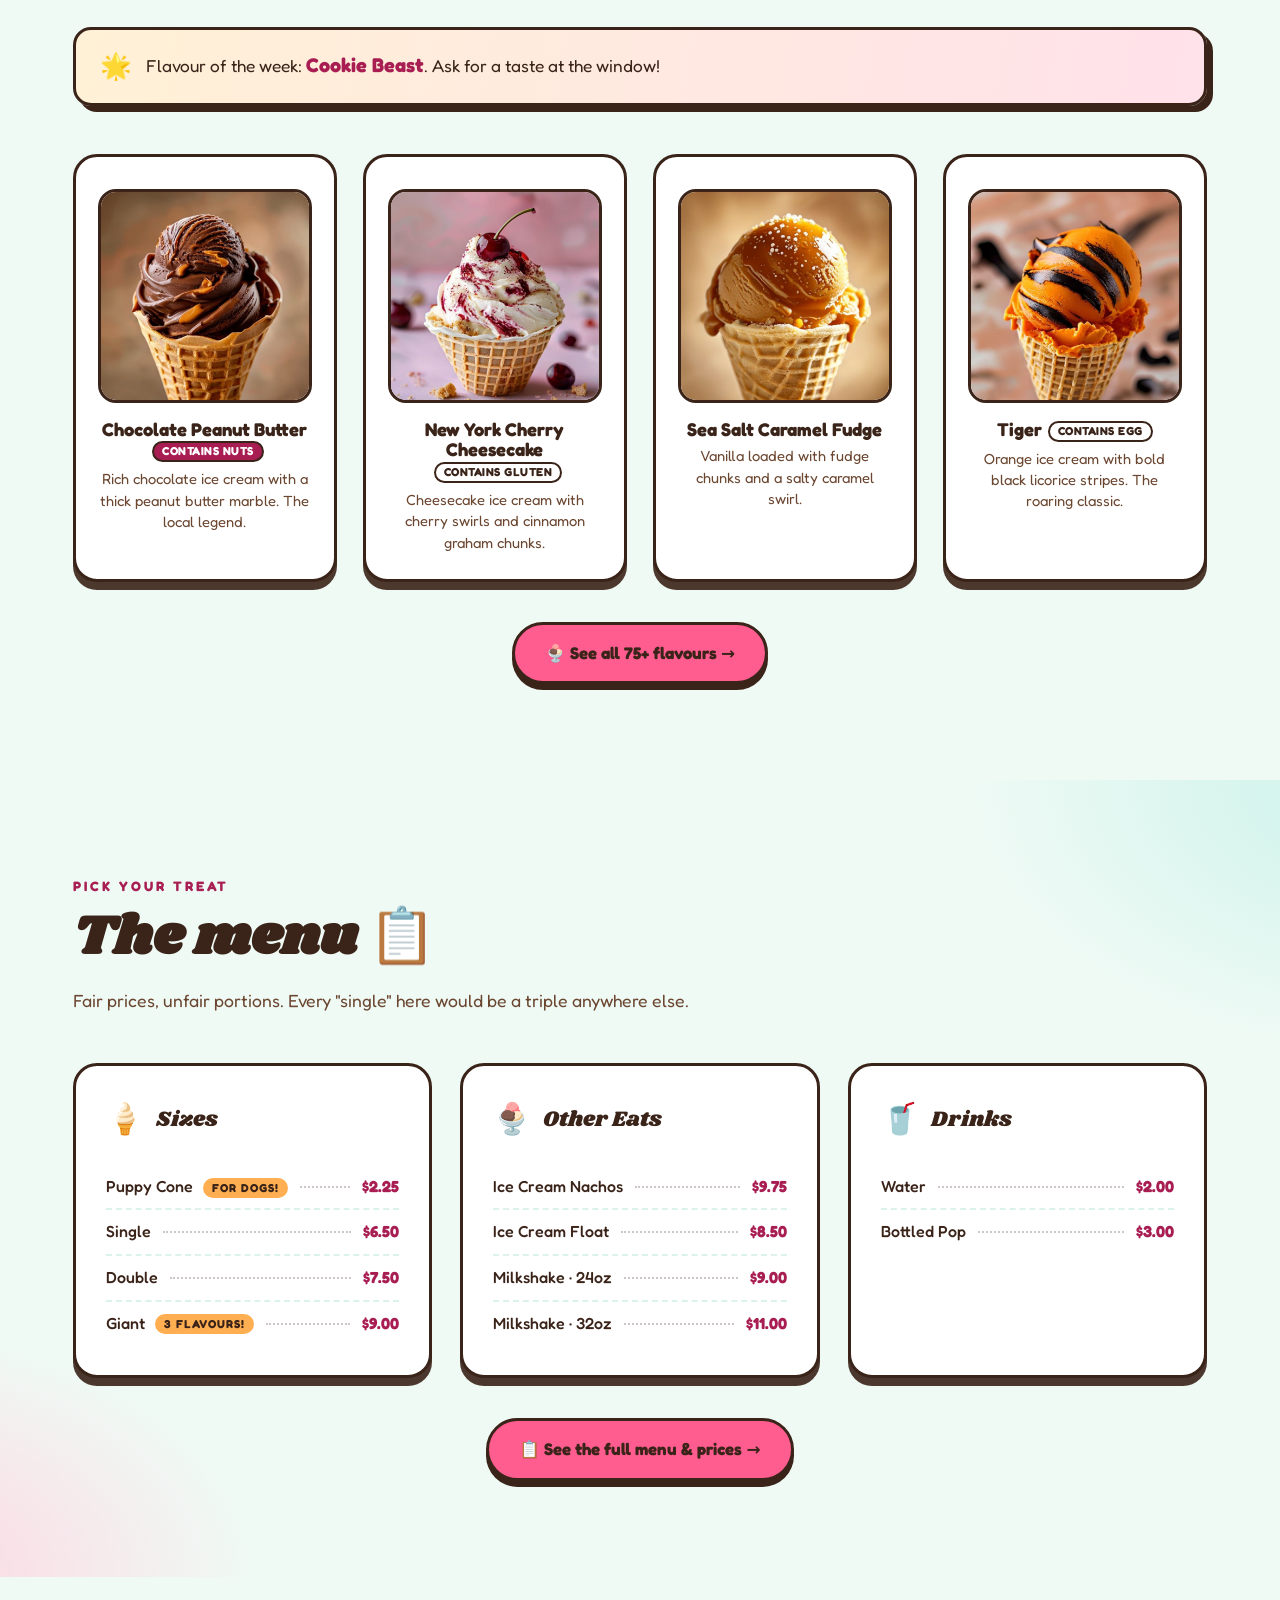
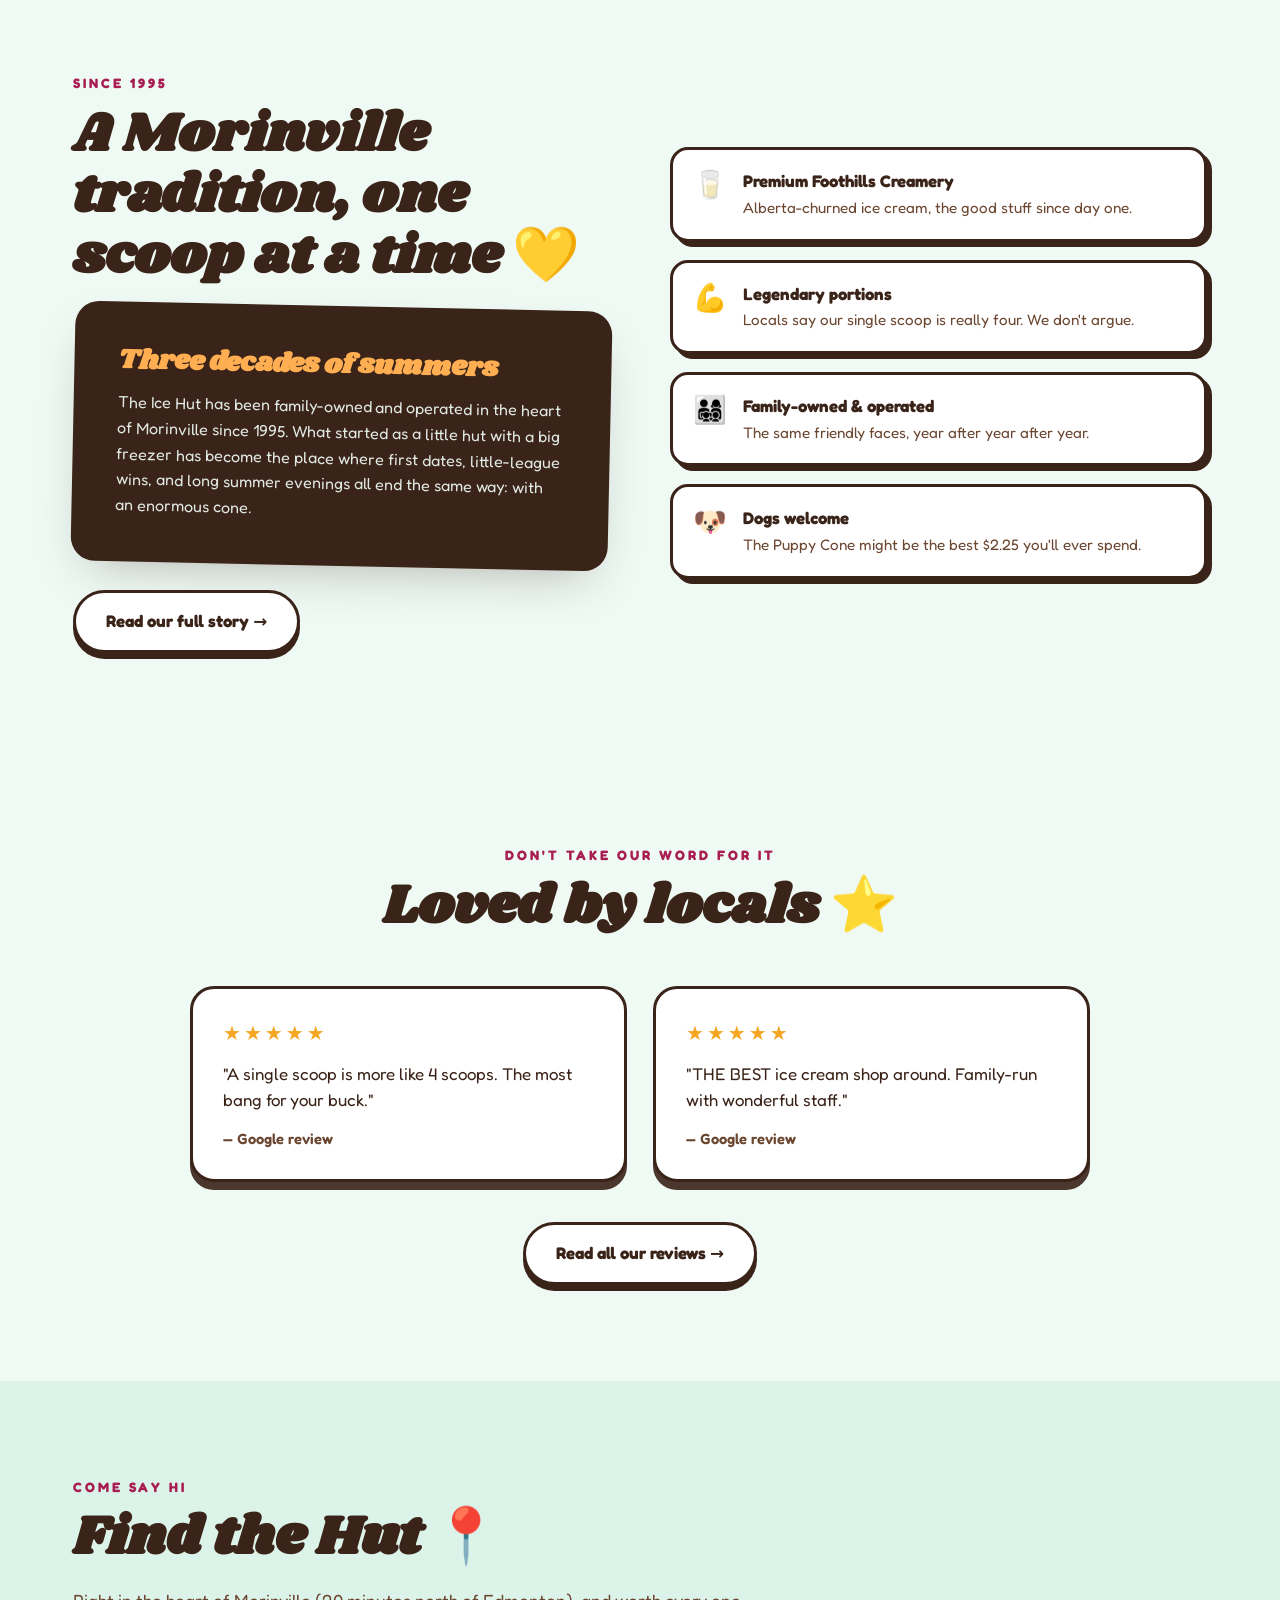
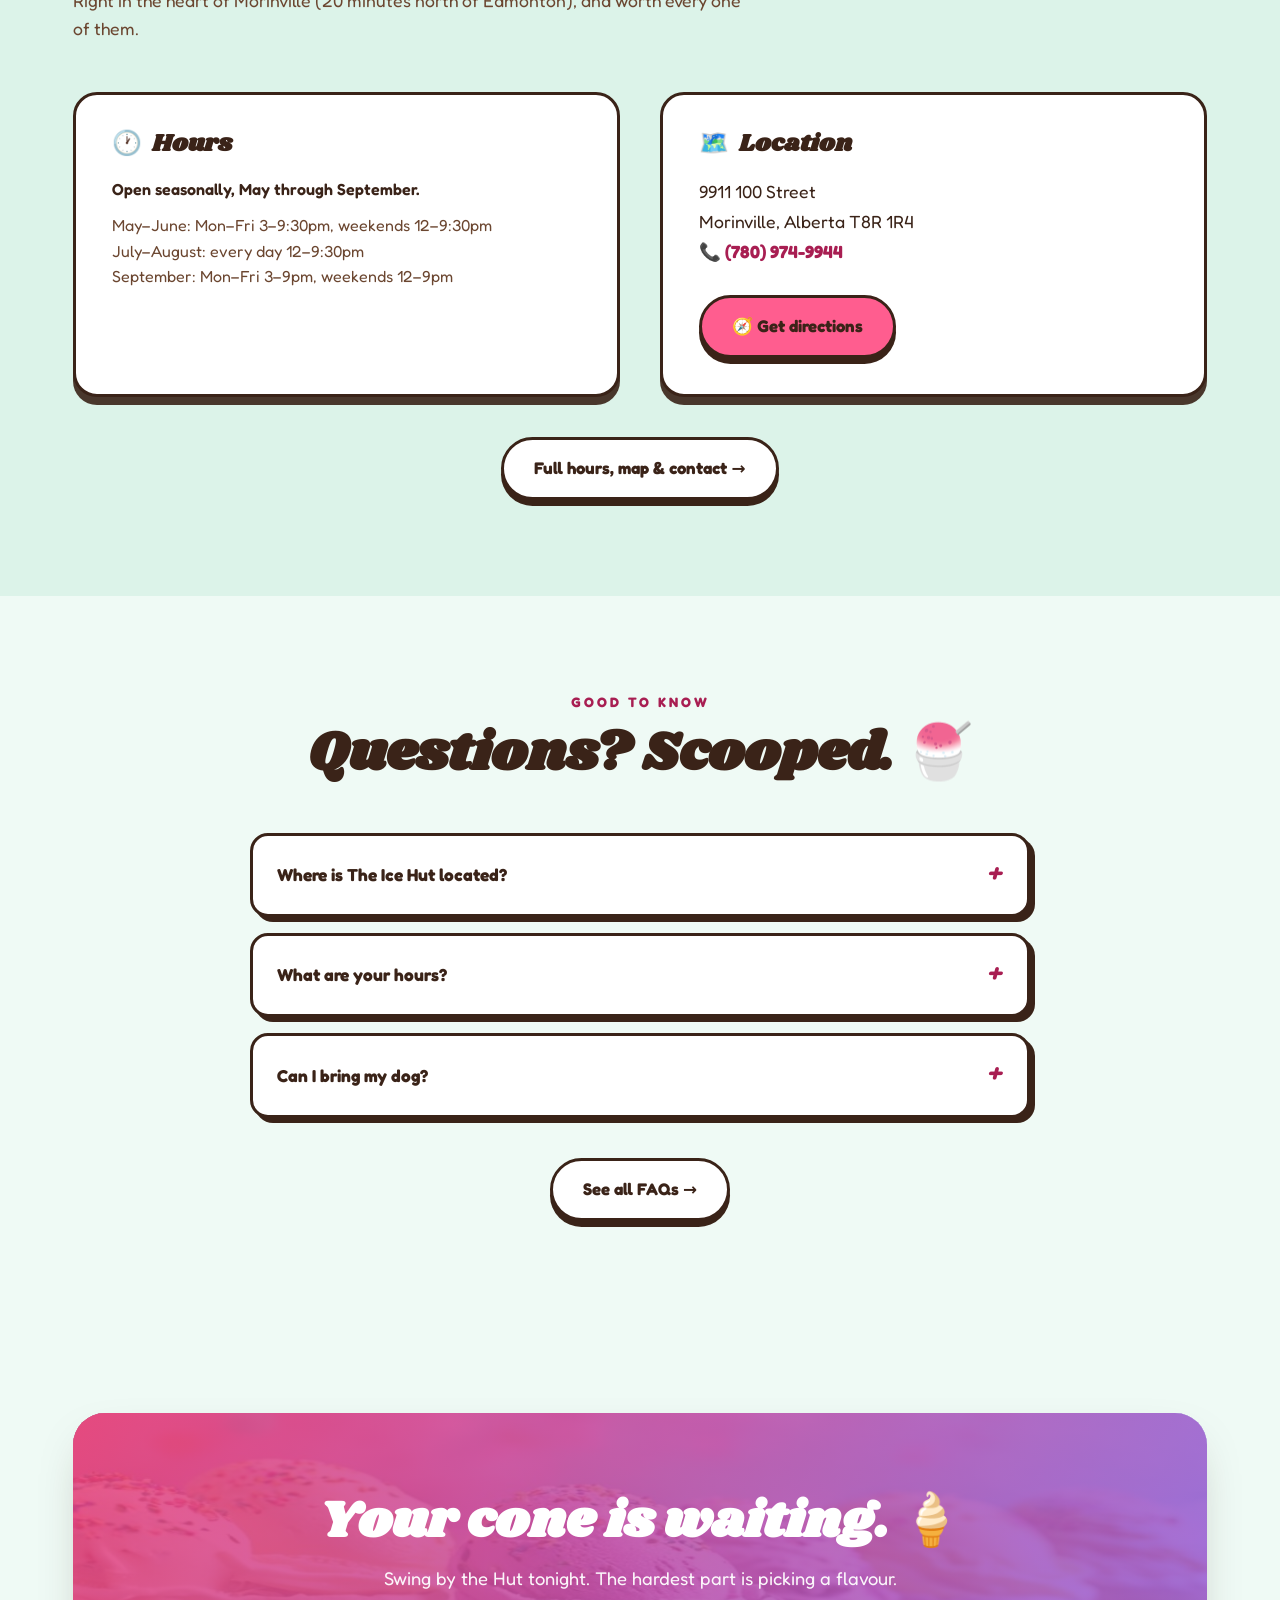
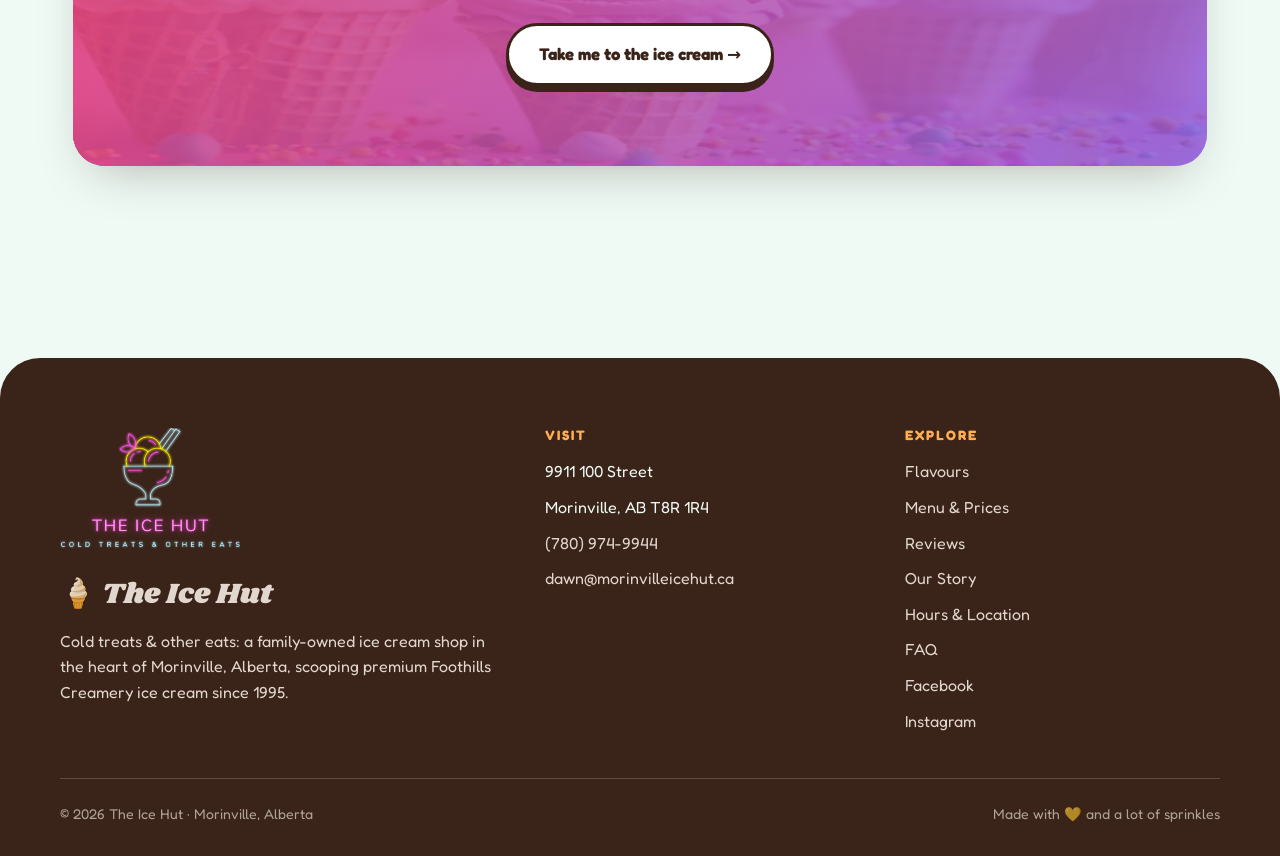
==== commit e1236c84: "Label flavours that contain nuts, gluten or egg Adds per-flavour allergen tags to the flavour board," ====
--- a/index.html
+++ b/index.html
@@ -385,12 +385,12 @@
         <div class="flavours-grid reveal-stagger">
           <article class="flavour-card" data-flavour="chocolate-peanut-butter">
             <figure class="flavour-photo"><img loading="lazy" src="images/flavour-pb-chocolate.jpg" alt="Scoop of chocolate peanut butter swirl ice cream in a waffle cone" width="800" height="800" onerror="this.parentElement.remove()" /></figure>
-            <h3>Chocolate Peanut Butter</h3>
+            <h3>Chocolate Peanut Butter<span class="diet-tag diet-tag--nuts">Contains nuts</span></h3>
             <p>Rich chocolate ice cream with a thick peanut butter marble. The local legend.</p>
           </article>
           <article class="flavour-card" data-flavour="new-york-cherry-cheesecake">
             <figure class="flavour-photo"><img loading="lazy" src="images/flavour-cherry-cheesecake.jpg" alt="Scoop of cherry cheesecake ice cream with graham crumble in a waffle cone" width="800" height="800" onerror="this.parentElement.remove()" /></figure>
-            <h3>New York Cherry Cheesecake</h3>
+            <h3>New York Cherry Cheesecake<span class="diet-tag diet-tag--gluten">Contains gluten</span></h3>
             <p>Cheesecake ice cream with cherry swirls and cinnamon graham chunks.</p>
           </article>
           <article class="flavour-card" data-flavour="sea-salt-caramel-fudge">
@@ -400,7 +400,7 @@
           </article>
           <article class="flavour-card" data-flavour="tiger">
             <figure class="flavour-photo"><img loading="lazy" src="images/flavour-tiger-tail.jpg" alt="Scoop of orange and black licorice tiger tail ice cream in a waffle cone" width="800" height="800" onerror="this.parentElement.remove()" /></figure>
-            <h3>Tiger</h3>
+            <h3>Tiger<span class="diet-tag diet-tag--eggs">Contains egg</span></h3>
             <p>Orange ice cream with bold black licorice stripes. The roaring classic.</p>
           </article>
         </div>
--- a/styles.css
+++ b/styles.css
@@ -634,9 +634,30 @@
   border-radius: 999px; padding: 2px 8px; margin-left: 6px;
   vertical-align: middle;
 }
+/* Allergen tags. These state what a flavour CONTAINS, never what it's free of —
+   a missing tag is not a safety claim, and the note under the board says so.
+   Source: the allergen classes on the shop's own menu (site-reference/menu.html). */
+.diet-tag--nuts, .diet-tag--gluten, .diet-tag--eggs { border: 2px solid var(--choc); }
+
+/* Nuts carries the most weight of the three: solid fill, white on Cherry (7.06:1). */
+.diet-tag--nuts { background: var(--pink-deep); color: #fff; }
+.diet-tag--gluten, .diet-tag--eggs { background: #fff; color: var(--choc); }
+
+/* An out-of-stock flavour strikes through its name. Allergen text must stay
+   legible and unstruck — a crossed-out "Contains nuts" is worse than no tag. */
+.flavour-index-item.flavour-out dt .diet-tag { text-decoration: none; }
+
 .flavour-filter-note {
   margin-top: 40px; text-align: center; color: var(--choc-soft); font-size: 0.95rem;
 }
+.allergen-note {
+  max-width: 60ch; margin: 18px auto 0; text-align: center;
+  color: var(--choc); font-size: 0.95rem; line-height: 1.55;
+  background: var(--caramel-soft); border: 3px solid var(--choc);
+  border-radius: var(--radius); padding: 16px 20px;
+  box-shadow: 0 6px 0 rgba(58, 35, 24, 0.9);
+}
+.allergen-note strong { font-weight: 700; }
 
 /* ============ Live stock status (set by staff in admin.html) ============ */
 .stock-badge {
